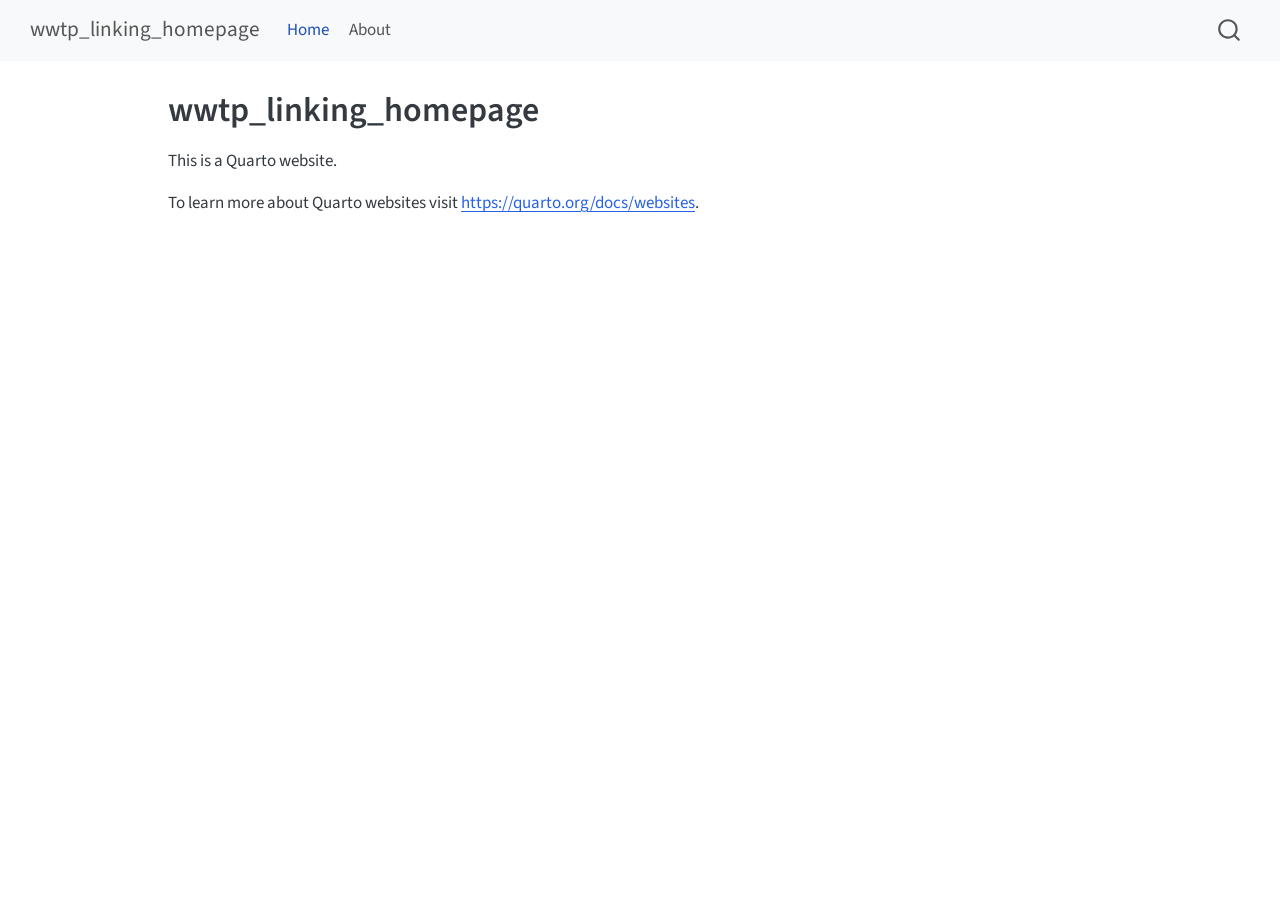
==== docs/index.html @ 34b21058 "docs created" ====
<!DOCTYPE html>
<html xmlns="http://www.w3.org/1999/xhtml" lang="en" xml:lang="en"><head>

<meta charset="utf-8">
<meta name="generator" content="quarto-1.5.57">

<meta name="viewport" content="width=device-width, initial-scale=1.0, user-scalable=yes">


<title>wwtp_linking_homepage</title>
<style>
code{white-space: pre-wrap;}
span.smallcaps{font-variant: small-caps;}
div.columns{display: flex; gap: min(4vw, 1.5em);}
div.column{flex: auto; overflow-x: auto;}
div.hanging-indent{margin-left: 1.5em; text-indent: -1.5em;}
ul.task-list{list-style: none;}
ul.task-list li input[type="checkbox"] {
  width: 0.8em;
  margin: 0 0.8em 0.2em -1em; /* quarto-specific, see https://github.com/quarto-dev/quarto-cli/issues/4556 */ 
  vertical-align: middle;
}
</style>


<script src="site_libs/quarto-nav/quarto-nav.js"></script>
<script src="site_libs/quarto-nav/headroom.min.js"></script>
<script src="site_libs/clipboard/clipboard.min.js"></script>
<script src="site_libs/quarto-search/autocomplete.umd.js"></script>
<script src="site_libs/quarto-search/fuse.min.js"></script>
<script src="site_libs/quarto-search/quarto-search.js"></script>
<meta name="quarto:offset" content="./">
<script src="site_libs/quarto-html/quarto.js"></script>
<script src="site_libs/quarto-html/popper.min.js"></script>
<script src="site_libs/quarto-html/tippy.umd.min.js"></script>
<script src="site_libs/quarto-html/anchor.min.js"></script>
<link href="site_libs/quarto-html/tippy.css" rel="stylesheet">
<link href="site_libs/quarto-html/quarto-syntax-highlighting.css" rel="stylesheet" id="quarto-text-highlighting-styles">
<script src="site_libs/bootstrap/bootstrap.min.js"></script>
<link href="site_libs/bootstrap/bootstrap-icons.css" rel="stylesheet">
<link href="site_libs/bootstrap/bootstrap.min.css" rel="stylesheet" id="quarto-bootstrap" data-mode="light">
<script id="quarto-search-options" type="application/json">{
  "location": "navbar",
  "copy-button": false,
  "collapse-after": 3,
  "panel-placement": "end",
  "type": "overlay",
  "limit": 50,
  "keyboard-shortcut": [
    "f",
    "/",
    "s"
  ],
  "show-item-context": false,
  "language": {
    "search-no-results-text": "No results",
    "search-matching-documents-text": "matching documents",
    "search-copy-link-title": "Copy link to search",
    "search-hide-matches-text": "Hide additional matches",
    "search-more-match-text": "more match in this document",
    "search-more-matches-text": "more matches in this document",
    "search-clear-button-title": "Clear",
    "search-text-placeholder": "",
    "search-detached-cancel-button-title": "Cancel",
    "search-submit-button-title": "Submit",
    "search-label": "Search"
  }
}</script>


<link rel="stylesheet" href="styles.css">
</head>

<body class="nav-fixed">

<div id="quarto-search-results"></div>
  <header id="quarto-header" class="headroom fixed-top">
    <nav class="navbar navbar-expand-lg " data-bs-theme="dark">
      <div class="navbar-container container-fluid">
      <div class="navbar-brand-container mx-auto">
    <a class="navbar-brand" href="./index.html">
    <span class="navbar-title">wwtp_linking_homepage</span>
    </a>
  </div>
            <div id="quarto-search" class="" title="Search"></div>
          <button class="navbar-toggler" type="button" data-bs-toggle="collapse" data-bs-target="#navbarCollapse" aria-controls="navbarCollapse" role="menu" aria-expanded="false" aria-label="Toggle navigation" onclick="if (window.quartoToggleHeadroom) { window.quartoToggleHeadroom(); }">
  <span class="navbar-toggler-icon"></span>
</button>
          <div class="collapse navbar-collapse" id="navbarCollapse">
            <ul class="navbar-nav navbar-nav-scroll me-auto">
  <li class="nav-item">
    <a class="nav-link active" href="./index.html" aria-current="page"> 
<span class="menu-text">Home</span></a>
  </li>  
  <li class="nav-item">
    <a class="nav-link" href="./about.html"> 
<span class="menu-text">About</span></a>
  </li>  
</ul>
          </div> <!-- /navcollapse -->
            <div class="quarto-navbar-tools">
</div>
      </div> <!-- /container-fluid -->
    </nav>
</header>
<!-- content -->
<div id="quarto-content" class="quarto-container page-columns page-rows-contents page-layout-article page-navbar">
<!-- sidebar -->
<!-- margin-sidebar -->
    <div id="quarto-margin-sidebar" class="sidebar margin-sidebar zindex-bottom">
        
    </div>
<!-- main -->
<main class="content" id="quarto-document-content">

<header id="title-block-header" class="quarto-title-block default">
<div class="quarto-title">
<h1 class="title">wwtp_linking_homepage</h1>
</div>



<div class="quarto-title-meta">

    
  
    
  </div>
  


</header>


<p>This is a Quarto website.</p>
<p>To learn more about Quarto websites visit <a href="https://quarto.org/docs/websites" class="uri">https://quarto.org/docs/websites</a>.</p>



</main> <!-- /main -->
<script id="quarto-html-after-body" type="application/javascript">
window.document.addEventListener("DOMContentLoaded", function (event) {
  const toggleBodyColorMode = (bsSheetEl) => {
    const mode = bsSheetEl.getAttribute("data-mode");
    const bodyEl = window.document.querySelector("body");
    if (mode === "dark") {
      bodyEl.classList.add("quarto-dark");
      bodyEl.classList.remove("quarto-light");
    } else {
      bodyEl.classList.add("quarto-light");
      bodyEl.classList.remove("quarto-dark");
    }
  }
  const toggleBodyColorPrimary = () => {
    const bsSheetEl = window.document.querySelector("link#quarto-bootstrap");
    if (bsSheetEl) {
      toggleBodyColorMode(bsSheetEl);
    }
  }
  toggleBodyColorPrimary();  
  const icon = "";
  const anchorJS = new window.AnchorJS();
  anchorJS.options = {
    placement: 'right',
    icon: icon
  };
  anchorJS.add('.anchored');
  const isCodeAnnotation = (el) => {
    for (const clz of el.classList) {
      if (clz.startsWith('code-annotation-')) {                     
        return true;
      }
    }
    return false;
  }
  const onCopySuccess = function(e) {
    // button target
    const button = e.trigger;
    // don't keep focus
    button.blur();
    // flash "checked"
    button.classList.add('code-copy-button-checked');
    var currentTitle = button.getAttribute("title");
    button.setAttribute("title", "Copied!");
    let tooltip;
    if (window.bootstrap) {
      button.setAttribute("data-bs-toggle", "tooltip");
      button.setAttribute("data-bs-placement", "left");
      button.setAttribute("data-bs-title", "Copied!");
      tooltip = new bootstrap.Tooltip(button, 
        { trigger: "manual", 
          customClass: "code-copy-button-tooltip",
          offset: [0, -8]});
      tooltip.show();    
    }
    setTimeout(function() {
      if (tooltip) {
        tooltip.hide();
        button.removeAttribute("data-bs-title");
        button.removeAttribute("data-bs-toggle");
        button.removeAttribute("data-bs-placement");
      }
      button.setAttribute("title", currentTitle);
      button.classList.remove('code-copy-button-checked');
    }, 1000);
    // clear code selection
    e.clearSelection();
  }
  const getTextToCopy = function(trigger) {
      const codeEl = trigger.previousElementSibling.cloneNode(true);
      for (const childEl of codeEl.children) {
        if (isCodeAnnotation(childEl)) {
          childEl.remove();
        }
      }
      return codeEl.innerText;
  }
  const clipboard = new window.ClipboardJS('.code-copy-button:not([data-in-quarto-modal])', {
    text: getTextToCopy
  });
  clipboard.on('success', onCopySuccess);
  if (window.document.getElementById('quarto-embedded-source-code-modal')) {
    // For code content inside modals, clipBoardJS needs to be initialized with a container option
    // TODO: Check when it could be a function (https://github.com/zenorocha/clipboard.js/issues/860)
    const clipboardModal = new window.ClipboardJS('.code-copy-button[data-in-quarto-modal]', {
      text: getTextToCopy,
      container: window.document.getElementById('quarto-embedded-source-code-modal')
    });
    clipboardModal.on('success', onCopySuccess);
  }
    var localhostRegex = new RegExp(/^(?:http|https):\/\/localhost\:?[0-9]*\//);
    var mailtoRegex = new RegExp(/^mailto:/);
      var filterRegex = new RegExp('/' + window.location.host + '/');
    var isInternal = (href) => {
        return filterRegex.test(href) || localhostRegex.test(href) || mailtoRegex.test(href);
    }
    // Inspect non-navigation links and adorn them if external
 	var links = window.document.querySelectorAll('a[href]:not(.nav-link):not(.navbar-brand):not(.toc-action):not(.sidebar-link):not(.sidebar-item-toggle):not(.pagination-link):not(.no-external):not([aria-hidden]):not(.dropdown-item):not(.quarto-navigation-tool):not(.about-link)');
    for (var i=0; i<links.length; i++) {
      const link = links[i];
      if (!isInternal(link.href)) {
        // undo the damage that might have been done by quarto-nav.js in the case of
        // links that we want to consider external
        if (link.dataset.originalHref !== undefined) {
          link.href = link.dataset.originalHref;
        }
      }
    }
  function tippyHover(el, contentFn, onTriggerFn, onUntriggerFn) {
    const config = {
      allowHTML: true,
      maxWidth: 500,
      delay: 100,
      arrow: false,
      appendTo: function(el) {
          return el.parentElement;
      },
      interactive: true,
      interactiveBorder: 10,
      theme: 'quarto',
      placement: 'bottom-start',
    };
    if (contentFn) {
      config.content = contentFn;
    }
    if (onTriggerFn) {
      config.onTrigger = onTriggerFn;
    }
    if (onUntriggerFn) {
      config.onUntrigger = onUntriggerFn;
    }
    window.tippy(el, config); 
  }
  const noterefs = window.document.querySelectorAll('a[role="doc-noteref"]');
  for (var i=0; i<noterefs.length; i++) {
    const ref = noterefs[i];
    tippyHover(ref, function() {
      // use id or data attribute instead here
      let href = ref.getAttribute('data-footnote-href') || ref.getAttribute('href');
      try { href = new URL(href).hash; } catch {}
      const id = href.replace(/^#\/?/, "");
      const note = window.document.getElementById(id);
      if (note) {
        return note.innerHTML;
      } else {
        return "";
      }
    });
  }
  const xrefs = window.document.querySelectorAll('a.quarto-xref');
  const processXRef = (id, note) => {
    // Strip column container classes
    const stripColumnClz = (el) => {
      el.classList.remove("page-full", "page-columns");
      if (el.children) {
        for (const child of el.children) {
          stripColumnClz(child);
        }
      }
    }
    stripColumnClz(note)
    if (id === null || id.startsWith('sec-')) {
      // Special case sections, only their first couple elements
      const container = document.createElement("div");
      if (note.children && note.children.length > 2) {
        container.appendChild(note.children[0].cloneNode(true));
        for (let i = 1; i < note.children.length; i++) {
          const child = note.children[i];
          if (child.tagName === "P" && child.innerText === "") {
            continue;
          } else {
            container.appendChild(child.cloneNode(true));
            break;
          }
        }
        if (window.Quarto?.typesetMath) {
          window.Quarto.typesetMath(container);
        }
        return container.innerHTML
      } else {
        if (window.Quarto?.typesetMath) {
          window.Quarto.typesetMath(note);
        }
        return note.innerHTML;
      }
    } else {
      // Remove any anchor links if they are present
      const anchorLink = note.querySelector('a.anchorjs-link');
      if (anchorLink) {
        anchorLink.remove();
      }
      if (window.Quarto?.typesetMath) {
        window.Quarto.typesetMath(note);
      }
      // TODO in 1.5, we should make sure this works without a callout special case
      if (note.classList.contains("callout")) {
        return note.outerHTML;
      } else {
        return note.innerHTML;
      }
    }
  }
  for (var i=0; i<xrefs.length; i++) {
    const xref = xrefs[i];
    tippyHover(xref, undefined, function(instance) {
      instance.disable();
      let url = xref.getAttribute('href');
      let hash = undefined; 
      if (url.startsWith('#')) {
        hash = url;
      } else {
        try { hash = new URL(url).hash; } catch {}
      }
      if (hash) {
        const id = hash.replace(/^#\/?/, "");
        const note = window.document.getElementById(id);
        if (note !== null) {
          try {
            const html = processXRef(id, note.cloneNode(true));
            instance.setContent(html);
          } finally {
            instance.enable();
            instance.show();
          }
        } else {
          // See if we can fetch this
          fetch(url.split('#')[0])
          .then(res => res.text())
          .then(html => {
            const parser = new DOMParser();
            const htmlDoc = parser.parseFromString(html, "text/html");
            const note = htmlDoc.getElementById(id);
            if (note !== null) {
              const html = processXRef(id, note);
              instance.setContent(html);
            } 
          }).finally(() => {
            instance.enable();
            instance.show();
          });
        }
      } else {
        // See if we can fetch a full url (with no hash to target)
        // This is a special case and we should probably do some content thinning / targeting
        fetch(url)
        .then(res => res.text())
        .then(html => {
          const parser = new DOMParser();
          const htmlDoc = parser.parseFromString(html, "text/html");
          const note = htmlDoc.querySelector('main.content');
          if (note !== null) {
            // This should only happen for chapter cross references
            // (since there is no id in the URL)
            // remove the first header
            if (note.children.length > 0 && note.children[0].tagName === "HEADER") {
              note.children[0].remove();
            }
            const html = processXRef(null, note);
            instance.setContent(html);
          } 
        }).finally(() => {
          instance.enable();
          instance.show();
        });
      }
    }, function(instance) {
    });
  }
      let selectedAnnoteEl;
      const selectorForAnnotation = ( cell, annotation) => {
        let cellAttr = 'data-code-cell="' + cell + '"';
        let lineAttr = 'data-code-annotation="' +  annotation + '"';
        const selector = 'span[' + cellAttr + '][' + lineAttr + ']';
        return selector;
      }
      const selectCodeLines = (annoteEl) => {
        const doc = window.document;
        const targetCell = annoteEl.getAttribute("data-target-cell");
        const targetAnnotation = annoteEl.getAttribute("data-target-annotation");
        const annoteSpan = window.document.querySelector(selectorForAnnotation(targetCell, targetAnnotation));
        const lines = annoteSpan.getAttribute("data-code-lines").split(",");
        const lineIds = lines.map((line) => {
          return targetCell + "-" + line;
        })
        let top = null;
        let height = null;
        let parent = null;
        if (lineIds.length > 0) {
            //compute the position of the single el (top and bottom and make a div)
            const el = window.document.getElementById(lineIds[0]);
            top = el.offsetTop;
            height = el.offsetHeight;
            parent = el.parentElement.parentElement;
          if (lineIds.length > 1) {
            const lastEl = window.document.getElementById(lineIds[lineIds.length - 1]);
            const bottom = lastEl.offsetTop + lastEl.offsetHeight;
            height = bottom - top;
          }
          if (top !== null && height !== null && parent !== null) {
            // cook up a div (if necessary) and position it 
            let div = window.document.getElementById("code-annotation-line-highlight");
            if (div === null) {
              div = window.document.createElement("div");
              div.setAttribute("id", "code-annotation-line-highlight");
              div.style.position = 'absolute';
              parent.appendChild(div);
            }
            div.style.top = top - 2 + "px";
            div.style.height = height + 4 + "px";
            div.style.left = 0;
            let gutterDiv = window.document.getElementById("code-annotation-line-highlight-gutter");
            if (gutterDiv === null) {
              gutterDiv = window.document.createElement("div");
              gutterDiv.setAttribute("id", "code-annotation-line-highlight-gutter");
              gutterDiv.style.position = 'absolute';
              const codeCell = window.document.getElementById(targetCell);
              const gutter = codeCell.querySelector('.code-annotation-gutter');
              gutter.appendChild(gutterDiv);
            }
            gutterDiv.style.top = top - 2 + "px";
            gutterDiv.style.height = height + 4 + "px";
          }
          selectedAnnoteEl = annoteEl;
        }
      };
      const unselectCodeLines = () => {
        const elementsIds = ["code-annotation-line-highlight", "code-annotation-line-highlight-gutter"];
        elementsIds.forEach((elId) => {
          const div = window.document.getElementById(elId);
          if (div) {
            div.remove();
          }
        });
        selectedAnnoteEl = undefined;
      };
        // Handle positioning of the toggle
    window.addEventListener(
      "resize",
      throttle(() => {
        elRect = undefined;
        if (selectedAnnoteEl) {
          selectCodeLines(selectedAnnoteEl);
        }
      }, 10)
    );
    function throttle(fn, ms) {
    let throttle = false;
    let timer;
      return (...args) => {
        if(!throttle) { // first call gets through
            fn.apply(this, args);
            throttle = true;
        } else { // all the others get throttled
            if(timer) clearTimeout(timer); // cancel #2
            timer = setTimeout(() => {
              fn.apply(this, args);
              timer = throttle = false;
            }, ms);
        }
      };
    }
      // Attach click handler to the DT
      const annoteDls = window.document.querySelectorAll('dt[data-target-cell]');
      for (const annoteDlNode of annoteDls) {
        annoteDlNode.addEventListener('click', (event) => {
          const clickedEl = event.target;
          if (clickedEl !== selectedAnnoteEl) {
            unselectCodeLines();
            const activeEl = window.document.querySelector('dt[data-target-cell].code-annotation-active');
            if (activeEl) {
              activeEl.classList.remove('code-annotation-active');
            }
            selectCodeLines(clickedEl);
            clickedEl.classList.add('code-annotation-active');
          } else {
            // Unselect the line
            unselectCodeLines();
            clickedEl.classList.remove('code-annotation-active');
          }
        });
      }
  const findCites = (el) => {
    const parentEl = el.parentElement;
    if (parentEl) {
      const cites = parentEl.dataset.cites;
      if (cites) {
        return {
          el,
          cites: cites.split(' ')
        };
      } else {
        return findCites(el.parentElement)
      }
    } else {
      return undefined;
    }
  };
  var bibliorefs = window.document.querySelectorAll('a[role="doc-biblioref"]');
  for (var i=0; i<bibliorefs.length; i++) {
    const ref = bibliorefs[i];
    const citeInfo = findCites(ref);
    if (citeInfo) {
      tippyHover(citeInfo.el, function() {
        var popup = window.document.createElement('div');
        citeInfo.cites.forEach(function(cite) {
          var citeDiv = window.document.createElement('div');
          citeDiv.classList.add('hanging-indent');
          citeDiv.classList.add('csl-entry');
          var biblioDiv = window.document.getElementById('ref-' + cite);
          if (biblioDiv) {
            citeDiv.innerHTML = biblioDiv.innerHTML;
          }
          popup.appendChild(citeDiv);
        });
        return popup.innerHTML;
      });
    }
  }
});
</script>
</div> <!-- /content -->




</body></html>
---- docs/site_libs/quarto-html/tippy.css ----
.tippy-box[data-animation=fade][data-state=hidden]{opacity:0}[data-tippy-root]{max-width:calc(100vw - 10px)}.tippy-box{position:relative;background-color:#333;color:#fff;border-radius:4px;font-size:14px;line-height:1.4;white-space:normal;outline:0;transition-property:transform,visibility,opacity}.tippy-box[data-placement^=top]>.tippy-arrow{bottom:0}.tippy-box[data-placement^=top]>.tippy-arrow:before{bottom:-7px;left:0;border-width:8px 8px 0;border-top-color:initial;transform-origin:center top}.tippy-box[data-placement^=bottom]>.tippy-arrow{top:0}.tippy-box[data-placement^=bottom]>.tippy-arrow:before{top:-7px;left:0;border-width:0 8px 8px;border-bottom-color:initial;transform-origin:center bottom}.tippy-box[data-placement^=left]>.tippy-arrow{right:0}.tippy-box[data-placement^=left]>.tippy-arrow:before{border-width:8px 0 8px 8px;border-left-color:initial;right:-7px;transform-origin:center left}.tippy-box[data-placement^=right]>.tippy-arrow{left:0}.tippy-box[data-placement^=right]>.tippy-arrow:before{left:-7px;border-width:8px 8px 8px 0;border-right-color:initial;transform-origin:center right}.tippy-box[data-inertia][data-state=visible]{transition-timing-function:cubic-bezier(.54,1.5,.38,1.11)}.tippy-arrow{width:16px;height:16px;color:#333}.tippy-arrow:before{content:"";position:absolute;border-color:transparent;border-style:solid}.tippy-content{position:relative;padding:5px 9px;z-index:1}
---- docs/site_libs/quarto-html/quarto-syntax-highlighting.css ----
/* quarto syntax highlight colors */
:root {
  --quarto-hl-ot-color: #003B4F;
  --quarto-hl-at-color: #657422;
  --quarto-hl-ss-color: #20794D;
  --quarto-hl-an-color: #5E5E5E;
  --quarto-hl-fu-color: #4758AB;
  --quarto-hl-st-color: #20794D;
  --quarto-hl-cf-color: #003B4F;
  --quarto-hl-op-color: #5E5E5E;
  --quarto-hl-er-color: #AD0000;
  --quarto-hl-bn-color: #AD0000;
  --quarto-hl-al-color: #AD0000;
  --quarto-hl-va-color: #111111;
  --quarto-hl-bu-color: inherit;
  --quarto-hl-ex-color: inherit;
  --quarto-hl-pp-color: #AD0000;
  --quarto-hl-in-color: #5E5E5E;
  --quarto-hl-vs-color: #20794D;
  --quarto-hl-wa-color: #5E5E5E;
  --quarto-hl-do-color: #5E5E5E;
  --quarto-hl-im-color: #00769E;
  --quarto-hl-ch-color: #20794D;
  --quarto-hl-dt-color: #AD0000;
  --quarto-hl-fl-color: #AD0000;
  --quarto-hl-co-color: #5E5E5E;
  --quarto-hl-cv-color: #5E5E5E;
  --quarto-hl-cn-color: #8f5902;
  --quarto-hl-sc-color: #5E5E5E;
  --quarto-hl-dv-color: #AD0000;
  --quarto-hl-kw-color: #003B4F;
}

/* other quarto variables */
:root {
  --quarto-font-monospace: SFMono-Regular, Menlo, Monaco, Consolas, "Liberation Mono", "Courier New", monospace;
}

pre > code.sourceCode > span {
  color: #003B4F;
}

code span {
  color: #003B4F;
}

code.sourceCode > span {
  color: #003B4F;
}

div.sourceCode,
div.sourceCode pre.sourceCode {
  color: #003B4F;
}

code span.ot {
  color: #003B4F;
  font-style: inherit;
}

code span.at {
  color: #657422;
  font-style: inherit;
}

code span.ss {
  color: #20794D;
  font-style: inherit;
}

code span.an {
  color: #5E5E5E;
  font-style: inherit;
}

code span.fu {
  color: #4758AB;
  font-style: inherit;
}

code span.st {
  color: #20794D;
  font-style: inherit;
}

code span.cf {
  color: #003B4F;
  font-weight: bold;
  font-style: inherit;
}

code span.op {
  color: #5E5E5E;
  font-style: inherit;
}

code span.er {
  color: #AD0000;
  font-style: inherit;
}

code span.bn {
  color: #AD0000;
  font-style: inherit;
}

code span.al {
  color: #AD0000;
  font-style: inherit;
}

code span.va {
  color: #111111;
  font-style: inherit;
}

code span.bu {
  font-style: inherit;
}

code span.ex {
  font-style: inherit;
}

code span.pp {
  color: #AD0000;
  font-style: inherit;
}

code span.in {
  color: #5E5E5E;
  font-style: inherit;
}

code span.vs {
  color: #20794D;
  font-style: inherit;
}

code span.wa {
  color: #5E5E5E;
  font-style: italic;
}

code span.do {
  color: #5E5E5E;
  font-style: italic;
}

code span.im {
  color: #00769E;
  font-style: inherit;
}

code span.ch {
  color: #20794D;
  font-style: inherit;
}

code span.dt {
  color: #AD0000;
  font-style: inherit;
}

code span.fl {
  color: #AD0000;
  font-style: inherit;
}

code span.co {
  color: #5E5E5E;
  font-style: inherit;
}

code span.cv {
  color: #5E5E5E;
  font-style: italic;
}

code span.cn {
  color: #8f5902;
  font-style: inherit;
}

code span.sc {
  color: #5E5E5E;
  font-style: inherit;
}

code span.dv {
  color: #AD0000;
  font-style: inherit;
}

code span.kw {
  color: #003B4F;
  font-weight: bold;
  font-style: inherit;
}

.prevent-inlining {
  content: "</";
}

/*# sourceMappingURL=debc5d5d77c3f9108843748ff7464032.css.map */
---- docs/styles.css ----
/* css styles */
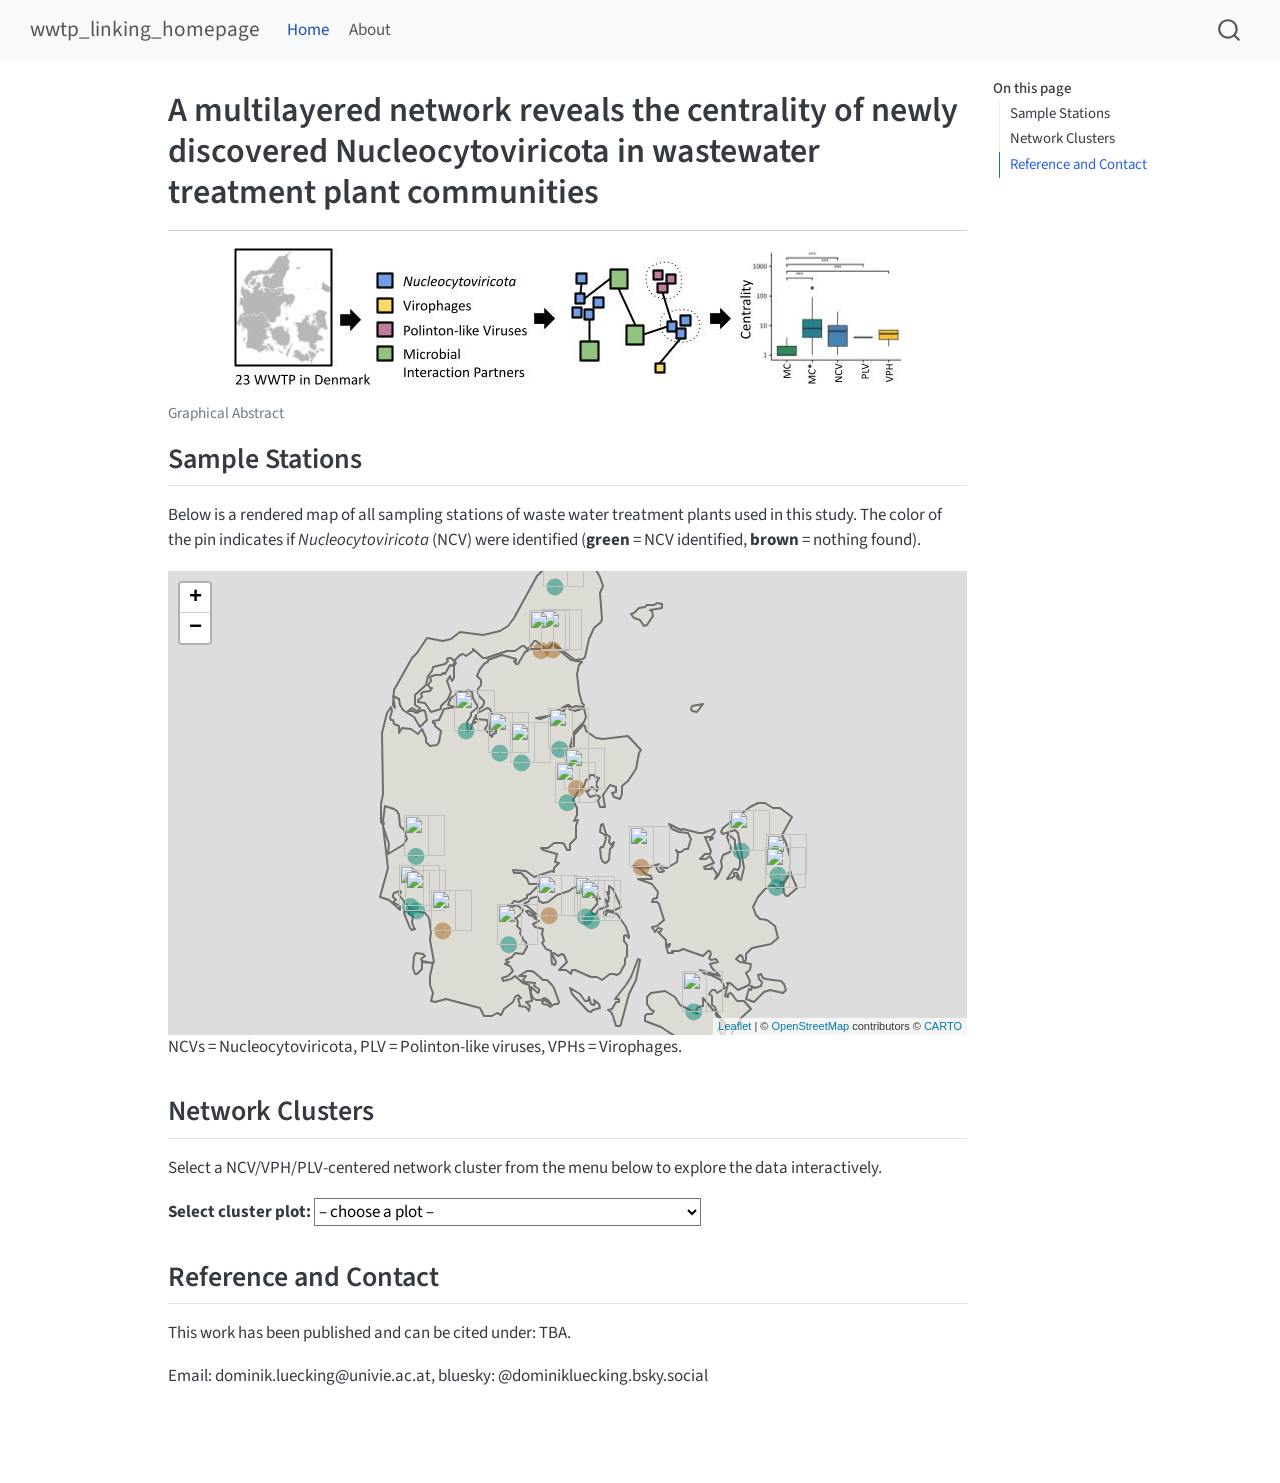
==== commit 29b48419: "included cluster plots" ====
--- a/docs/index.html
+++ b/docs/index.html
@@ -7,7 +7,7 @@
 <meta name="viewport" content="width=device-width, initial-scale=1.0, user-scalable=yes">
 
 
-<title>wwtp_linking_homepage</title>
+<title>A multilayered network reveals the centrality of newly discovered Nucleocytoviricota in wastewater treatment plant communities – wwtp_linking_homepage</title>
 <style>
 code{white-space: pre-wrap;}
 span.smallcaps{font-variant: small-caps;}
@@ -66,6 +66,18 @@
     "search-label": "Search"
   }
 }</script>
+<link href="site_libs/htmltools-fill-0.5.8.1/fill.css" rel="stylesheet">
+<script src="site_libs/htmlwidgets-1.6.4/htmlwidgets.js"></script>
+<script src="site_libs/jquery-3.6.0/jquery-3.6.0.min.js"></script>
+<link href="site_libs/leaflet-1.3.1/leaflet.css" rel="stylesheet">
+<script src="site_libs/leaflet-1.3.1/leaflet.js"></script>
+<link href="site_libs/leafletfix-1.0.0/leafletfix.css" rel="stylesheet">
+<script src="site_libs/proj4-2.6.2/proj4.min.js"></script>
+<script src="site_libs/Proj4Leaflet-1.0.1/proj4leaflet.js"></script>
+<link href="site_libs/rstudio_leaflet-1.3.1/rstudio_leaflet.css" rel="stylesheet">
+<script src="site_libs/leaflet-binding-2.2.2/leaflet.js"></script>
+<script src="site_libs/leaflet-providers-2.0.0/leaflet-providers_2.0.0.js"></script>
+<script src="site_libs/leaflet-providers-plugin-2.2.2/leaflet-providers-plugin.js"></script>
 
 
 <link rel="stylesheet" href="styles.css">
@@ -107,15 +119,23 @@
 <div id="quarto-content" class="quarto-container page-columns page-rows-contents page-layout-article page-navbar">
 <!-- sidebar -->
 <!-- margin-sidebar -->
-    <div id="quarto-margin-sidebar" class="sidebar margin-sidebar zindex-bottom">
-        
+    <div id="quarto-margin-sidebar" class="sidebar margin-sidebar">
+        <nav id="TOC" role="doc-toc" class="toc-active">
+    <h2 id="toc-title">On this page</h2>
+   
+  <ul>
+  <li><a href="#sample-stations" id="toc-sample-stations" class="nav-link active" data-scroll-target="#sample-stations">Sample Stations</a></li>
+  <li><a href="#network-clusters" id="toc-network-clusters" class="nav-link" data-scroll-target="#network-clusters">Network Clusters</a></li>
+  <li><a href="#reference-and-contact" id="toc-reference-and-contact" class="nav-link" data-scroll-target="#reference-and-contact">Reference and Contact</a></li>
+  </ul>
+</nav>
     </div>
 <!-- main -->
 <main class="content" id="quarto-document-content">
 
 <header id="title-block-header" class="quarto-title-block default">
 <div class="quarto-title">
-<h1 class="title">wwtp_linking_homepage</h1>
+<h1 class="title">A multilayered network reveals the centrality of newly discovered Nucleocytoviricota in wastewater treatment plant communities</h1>
 </div>
 
 
@@ -132,10 +152,54 @@
 </header>
 
 
-<p>This is a Quarto website.</p>
-<p>To learn more about Quarto websites visit <a href="https://quarto.org/docs/websites" class="uri">https://quarto.org/docs/websites</a>.</p>
-
-
+<hr>
+<div class="quarto-figure quarto-figure-center">
+<figure class="figure">
+<p><img src="img/Graphical Abstract.jpg" class="img-fluid figure-img"></p>
+<figcaption>Graphical Abstract</figcaption>
+</figure>
+</div>
+<section id="sample-stations" class="level2">
+<h2 class="anchored" data-anchor-id="sample-stations">Sample Stations</h2>
+<p>Below is a rendered map of all sampling stations of waste water treatment plants used in this study. The color of the pin indicates if <em>Nucleocytoviricota</em> (NCV) were identified (<strong>green</strong> = NCV identified, <strong>brown</strong> = nothing found).</p>
+<div class="cell">
+<div class="cell-output-display">
+<div class="leaflet html-widget html-fill-item" id="htmlwidget-ca2d5c9e2839600eaaa7" style="width:100%;height:464px;"></div>
+<script type="application/json" data-for="htmlwidget-ca2d5c9e2839600eaaa7">{"x":{"options":{"crs":{"crsClass":"L.CRS.EPSG3857","code":null,"proj4def":null,"projectedBounds":null,"options":{}}},"setView":[[56.12879,10.153119],7,[]],"calls":[{"method":"addMarkers","args":[[57.0527582561546,57.0476933651139,55.6055850284056,56.3716549954585,55.6828807689676,56.2156723426055,55.4313012676258,55.4601408066117,55.4882431871046,55.830814304769,55.2499408463708,57.5782804106036,57.4273995953609,55.7307331205956,55.7985073557316,54.8266672876607,55.3992822335363,55.4234773954143,56.4541135729896,55.3349946831508,56.5653049203749,56.4304696807628,56.128792701176],[9.99353217526413,9.86535315867143,12.4531804627683,9.652673595140771,12.4704261718544,10.2541400112531,9.956537732250469,8.499801156938659,8.43263104858935,12.0661360839722,9.511042286912421,10.0002986643331,10.0184130608111,10.9665538823266,8.49188321102776,11.5440079652769,10.4205337310327,10.3547622819414,10.0713675025584,8.78742097138589,9.042676474111561,9.41385526002489,10.1531187241813],null,null,null,{"interactive":true,"draggable":false,"keyboard":true,"title":"","alt":"","zIndexOffset":0,"opacity":1,"riseOnHover":false,"riseOffset":250},["<strong>Sample: <\/strong>AalE<br> \n                   <strong>Number of contigs in sample: <\/strong>61455<br> \n                   <strong>NCVs identified: <\/strong>No NCVs identified.<br> \n                   <strong>PLVs identified: <\/strong>0<br>\n                   <strong>VPHs identified: <\/strong>0<br>","<strong>Sample: <\/strong>AalW<br> \n                   <strong>Number of contigs in sample: <\/strong>99282<br> \n                   <strong>NCVs identified: <\/strong>No NCVs identified.<br> \n                   <strong>PLVs identified: <\/strong>1<br>\n                   <strong>VPHs identified: <\/strong>0<br>","<strong>Sample: <\/strong>Aved<br> \n                   <strong>Number of contigs in sample: <\/strong>92166<br> \n                   <strong>NCVs identified: <\/strong>1 (0 complete)<br> \n                   <strong>PLVs identified: <\/strong>2<br>\n                   <strong>VPHs identified: <\/strong>2<br>","<strong>Sample: <\/strong>Bjer<br> \n                   <strong>Number of contigs in sample: <\/strong>46741<br> \n                   <strong>NCVs identified: <\/strong>5 (2 complete)<br> \n                   <strong>PLVs identified: <\/strong>1<br>\n                   <strong>VPHs identified: <\/strong>0<br>","<strong>Sample: <\/strong>Damh<br> \n                   <strong>Number of contigs in sample: <\/strong>45589<br> \n                   <strong>NCVs identified: <\/strong>3 (1 complete)<br> \n                   <strong>PLVs identified: <\/strong>0<br>\n                   <strong>VPHs identified: <\/strong>3<br>","<strong>Sample: <\/strong>Ega<br> \n                   <strong>Number of contigs in sample: <\/strong>42522<br> \n                   <strong>NCVs identified: <\/strong>No NCVs identified.<br> \n                   <strong>PLVs identified: <\/strong>0<br>\n                   <strong>VPHs identified: <\/strong>0<br>","<strong>Sample: <\/strong>Ejby<br> \n                   <strong>Number of contigs in sample: <\/strong>48613<br> \n                   <strong>NCVs identified: <\/strong>No NCVs identified.<br> \n                   <strong>PLVs identified: <\/strong>1<br>\n                   <strong>VPHs identified: <\/strong>0<br>","<strong>Sample: <\/strong>EsbE<br> \n                   <strong>Number of contigs in sample: <\/strong>40649<br> \n                   <strong>NCVs identified: <\/strong>4 (3 complete)<br> \n                   <strong>PLVs identified: <\/strong>0<br>\n                   <strong>VPHs identified: <\/strong>0<br>","<strong>Sample: <\/strong>EsbW<br> \n                   <strong>Number of contigs in sample: <\/strong>61751<br> \n                   <strong>NCVs identified: <\/strong>5 (4 complete)<br> \n                   <strong>PLVs identified: <\/strong>0<br>\n                   <strong>VPHs identified: <\/strong>0<br>","<strong>Sample: <\/strong>Fred<br> \n                   <strong>Number of contigs in sample: <\/strong>85457<br> \n                   <strong>NCVs identified: <\/strong>9 (2 complete)<br> \n                   <strong>PLVs identified: <\/strong>0<br>\n                   <strong>VPHs identified: <\/strong>2<br>","<strong>Sample: <\/strong>Hade<br> \n                   <strong>Number of contigs in sample: <\/strong>95159<br> \n                   <strong>NCVs identified: <\/strong>4 (2 complete)<br> \n                   <strong>PLVs identified: <\/strong>0<br>\n                   <strong>VPHs identified: <\/strong>1<br>","<strong>Sample: <\/strong>Hirt<br> \n                   <strong>Number of contigs in sample: <\/strong>80003<br> \n                   <strong>NCVs identified: <\/strong>2 (0 complete)<br> \n                   <strong>PLVs identified: <\/strong>0<br>\n                   <strong>VPHs identified: <\/strong>0<br>","<strong>Sample: <\/strong>Hjor<br> \n                   <strong>Number of contigs in sample: <\/strong>28880<br> \n                   <strong>NCVs identified: <\/strong>4 (3 complete)<br> \n                   <strong>PLVs identified: <\/strong>0<br>\n                   <strong>VPHs identified: <\/strong>0<br>","<strong>Sample: <\/strong>Kalu<br> \n                   <strong>Number of contigs in sample: <\/strong>26033<br> \n                   <strong>NCVs identified: <\/strong>No NCVs identified.<br> \n                   <strong>PLVs identified: <\/strong>0<br>\n                   <strong>VPHs identified: <\/strong>0<br>","<strong>Sample: <\/strong>Lyne<br> \n                   <strong>Number of contigs in sample: <\/strong>79732<br> \n                   <strong>NCVs identified: <\/strong>8 (1 complete)<br> \n                   <strong>PLVs identified: <\/strong>2<br>\n                   <strong>VPHs identified: <\/strong>3<br>","<strong>Sample: <\/strong>Mari<br> \n                   <strong>Number of contigs in sample: <\/strong>50902<br> \n                   <strong>NCVs identified: <\/strong>3 (2 complete)<br> \n                   <strong>PLVs identified: <\/strong>1<br>\n                   <strong>VPHs identified: <\/strong>0<br>","<strong>Sample: <\/strong>OdNE<br> \n                   <strong>Number of contigs in sample: <\/strong>54904<br> \n                   <strong>NCVs identified: <\/strong>1 (1 complete)<br> \n                   <strong>PLVs identified: <\/strong>0<br>\n                   <strong>VPHs identified: <\/strong>0<br>","<strong>Sample: <\/strong>OdNW<br> \n                   <strong>Number of contigs in sample: <\/strong>51063<br> \n                   <strong>NCVs identified: <\/strong>4 (1 complete)<br> \n                   <strong>PLVs identified: <\/strong>0<br>\n                   <strong>VPHs identified: <\/strong>0<br>","<strong>Sample: <\/strong>Rand<br> \n                   <strong>Number of contigs in sample: <\/strong>49403<br> \n                   <strong>NCVs identified: <\/strong>2 (0 complete)<br> \n                   <strong>PLVs identified: <\/strong>3<br>\n                   <strong>VPHs identified: <\/strong>0<br>","<strong>Sample: <\/strong>Ribe<br> \n                   <strong>Number of contigs in sample: <\/strong>64558<br> \n                   <strong>NCVs identified: <\/strong>No NCVs identified.<br> \n                   <strong>PLVs identified: <\/strong>1<br>\n                   <strong>VPHs identified: <\/strong>0<br>","<strong>Sample: <\/strong>Skiv<br> \n                   <strong>Number of contigs in sample: <\/strong>71187<br> \n                   <strong>NCVs identified: <\/strong>5 (0 complete)<br> \n                   <strong>PLVs identified: <\/strong>0<br>\n                   <strong>VPHs identified: <\/strong>1<br>","<strong>Sample: <\/strong>Vibo<br> \n                   <strong>Number of contigs in sample: <\/strong>40913<br> \n                   <strong>NCVs identified: <\/strong>1 (1 complete)<br> \n                   <strong>PLVs identified: <\/strong>2<br>\n                   <strong>VPHs identified: <\/strong>1<br>","<strong>Sample: <\/strong>Viby<br> \n                   <strong>Number of contigs in sample: <\/strong>34237<br> \n                   <strong>NCVs identified: <\/strong>2 (1 complete)<br> \n                   <strong>PLVs identified: <\/strong>0<br>\n                   <strong>VPHs identified: <\/strong>1<br>"],null,null,null,["AalE","AalW","Aved","Bjer","Damh","Ega","Ejby","EsbE","EsbW","Fred","Hade","Hirt","Hjor","Kalu","Lyne","Mari","OdNE","OdNW","Rand","Ribe","Skiv","Vibo","Viby"],{"interactive":false,"permanent":false,"direction":"auto","opacity":1,"offset":[10,-10],"textsize":"14px","textOnly":false,"className":"","sticky":true},null]},{"method":"addProviderTiles","args":["CartoDB.VoyagerNoLabels",null,null,{"errorTileUrl":"","noWrap":false,"detectRetina":false}]},{"method":"addGeoJSON","args":["{\"type\":\"FeatureCollection\",\"features\":[{\"geometry\":{\"type\":\"MultiPolygon\",\"coordinates\":[[[[8.660776,54.896311],[8.668793,54.91352],[8.661388,54.920315],[8.674815,54.947943],[8.666352,54.973334],[8.650401,54.997992],[8.640961,55.023383],[8.644786,55.055732],[8.656505,55.082506],[8.670909,55.107123],[8.681895,55.133205],[8.575531,55.14411],[8.56365,55.143378],[8.559906,55.135077],[8.557384,55.096381],[8.551117,55.091376],[8.541352,55.090277],[8.528575,55.081977],[8.514822,55.070787],[8.49936,55.065579],[8.483897,55.067613],[8.470225,55.078599],[8.458832,55.103461],[8.460216,55.127387],[8.466482,55.151597],[8.470225,55.177558],[8.488943,55.19717],[8.530528,55.200751],[8.572602,55.193671],[8.593761,55.180976],[8.580333,55.178941],[8.569509,55.173774],[8.552094,55.160549],[8.555186,55.149359],[8.614757,55.144355],[8.669281,55.136908],[8.689464,55.141588],[8.687185,55.16059],[8.668793,55.194648],[8.655935,55.237494],[8.648448,55.28026],[8.650401,55.291734],[8.659353,55.305813],[8.661388,55.314439],[8.659679,55.327216],[8.648448,55.352281],[8.639415,55.397406],[8.632091,55.418769],[8.617686,55.437934],[8.59254,55.449286],[8.556651,55.454291],[8.490001,55.455308],[8.441905,55.463935],[8.401134,55.485663],[8.310395,55.56269],[8.311209,55.56977],[8.332367,55.572008],[8.332367,55.578274],[8.313162,55.582709],[8.290212,55.583808],[8.267833,55.580512],[8.250499,55.572008],[8.239024,55.557929],[8.242035,55.548529],[8.271739,55.530463],[8.262462,55.529202],[8.256358,55.526801],[8.243663,55.516791],[8.266775,55.51439],[8.293956,55.50434],[8.316742,55.489407],[8.326182,55.472113],[8.313324,55.469306],[8.193614,55.525946],[8.1692,55.534084],[8.110606,55.540229],[8.095225,55.549058],[8.094005,55.56391],[8.150238,55.649237],[8.169119,55.687934],[8.181651,55.729071],[8.18336,55.769599],[8.13559,55.96601],[8.130707,55.976142],[8.127778,55.978217],[8.126801,55.982978],[8.127778,55.987616],[8.130707,55.989732],[8.136729,55.988593],[8.139415,55.986029],[8.141124,55.983466],[8.144054,55.982327],[8.150564,55.977037],[8.175466,55.900336],[8.19337,55.873847],[8.195974,55.862779],[8.193614,55.853217],[8.183849,55.839504],[8.181651,55.828355],[8.185069,55.814643],[8.193614,55.811835],[8.238536,55.826077],[8.286306,55.84748],[8.308849,55.851996],[8.34783,55.86933],[8.387706,55.89289],[8.393321,55.909166],[8.386892,55.9265],[8.372895,55.943427],[8.356944,55.958686],[8.319509,55.986029],[8.319509,56.017035],[8.308116,56.052924],[8.2824,56.075873],[8.247732,56.08983],[8.170584,56.109565],[8.149669,56.111151],[8.140636,56.102729],[8.141612,56.060004],[8.139903,56.03974],[8.1338,56.017035],[8.137462,56.000393],[8.134776,55.993964],[8.120128,55.996568],[8.115977,56.001858],[8.111664,56.012274],[8.107921,56.024319],[8.103363,56.096869],[8.106456,56.119452],[8.130626,56.181952],[8.1338,56.205471],[8.122406,56.551663],[8.126638,56.568427],[8.1338,56.585639],[8.178722,56.672065],[8.198985,56.698879],[8.213878,56.711819],[8.219981,56.709174],[8.223969,56.700426],[8.233165,56.695461],[8.232432,56.688381],[8.209972,56.655951],[8.202159,56.64704],[8.202159,56.640204],[8.208344,56.636786],[8.215099,56.634955],[8.233165,56.633979],[8.236583,56.629706],[8.240489,56.620063],[8.245779,56.610419],[8.253917,56.606106],[8.294932,56.601996],[8.305919,56.597805],[8.291515,56.593004],[8.295177,56.583808],[8.292491,56.567694],[8.29835,56.558295],[8.307384,56.554348],[8.315196,56.556871],[8.318044,56.563625],[8.312022,56.571967],[8.312022,56.578803],[8.343516,56.58454],[8.3921,56.585273],[8.436534,56.580227],[8.455903,56.568549],[8.46518,56.566881],[8.514659,56.544664],[8.528494,56.548163],[8.541352,56.55683],[8.552094,56.56802],[8.559581,56.578803],[8.565766,56.578803],[8.596039,56.531806],[8.596853,56.524156],[8.593028,56.519924],[8.594574,56.510484],[8.601085,56.501125],[8.617442,56.493801],[8.636974,56.479722],[8.648448,56.475735],[8.665538,56.475898],[8.726573,56.483222],[8.733165,56.485053],[8.738536,56.490058],[8.742035,56.497748],[8.743419,56.507066],[8.743663,56.521674],[8.744965,56.531562],[8.750824,56.552069],[8.755138,56.557807],[8.760427,56.560126],[8.762543,56.563381],[8.757579,56.571967],[8.726573,56.585639],[8.716563,56.586168],[8.708995,56.588568],[8.704438,56.593695],[8.702973,56.602362],[8.698497,56.611233],[8.681488,56.616278],[8.681895,56.626532],[8.69516,56.633246],[8.740896,56.634955],[8.805431,56.695461],[8.820486,56.700385],[8.861583,56.707465],[8.916759,56.708808],[8.918712,56.711005],[8.894786,56.715969],[8.851085,56.716783],[8.840831,56.722357],[8.850108,56.74018],[8.864757,56.755845],[8.876638,56.764309],[8.908458,56.777411],[8.95574,56.802965],[8.974294,56.805365],[8.985199,56.804145],[9.003673,56.799058],[9.014903,56.797838],[9.026622,56.799628],[9.032725,56.803778],[9.037608,56.808539],[9.045584,56.812201],[9.063162,56.812567],[9.086111,56.808417],[9.105968,56.800116],[9.114513,56.787991],[9.120453,56.764594],[9.134451,56.750718],[9.150564,56.740912],[9.162852,56.729641],[9.176036,56.708564],[9.148204,56.704739],[9.118826,56.678778],[9.093435,56.674994],[9.093435,56.667548],[9.097504,56.658433],[9.086681,56.649604],[9.059337,56.633979],[9.049978,56.619818],[9.048839,56.607164],[9.052989,56.575385],[9.060557,56.565741],[9.076996,56.567369],[9.093435,56.57807],[9.106781,56.610785],[9.121593,56.613023],[9.139659,56.611029],[9.155447,56.612942],[9.149181,56.622504],[9.141124,56.626044],[9.131521,56.624823],[9.121349,56.620347],[9.128917,56.631252],[9.136729,56.639065],[9.143728,56.647691],[9.148611,56.661322],[9.155447,56.661322],[9.149425,56.638861],[9.175548,56.635443],[9.211192,56.638861],[9.233653,56.637152],[9.247244,56.632025],[9.262462,56.633734],[9.276215,56.632961],[9.28533,56.620347],[9.2824,56.610541],[9.259451,56.591946],[9.250336,56.578803],[9.261241,56.576361],[9.263357,56.571967],[9.264008,56.565904],[9.270844,56.558295],[9.28061,56.552802],[9.305675,56.544664],[9.309744,56.540513],[9.312185,56.535102],[9.316417,56.530829],[9.326182,56.530341],[9.340587,56.547065],[9.34669,56.552069],[9.36085,56.544745],[9.373057,56.55272],[9.372732,56.565375],[9.350352,56.571967],[9.319347,56.561713],[9.317393,56.558661],[9.312836,56.557766],[9.302257,56.558295],[9.293712,56.561021],[9.293142,56.566799],[9.296153,56.571601],[9.298839,56.571967],[9.300629,56.609117],[9.317068,56.641099],[9.32602,56.66942],[9.325938,56.669623],[9.305675,56.695461],[9.295909,56.701565],[9.290701,56.703843],[9.270844,56.702338],[9.230642,56.692084],[9.220714,56.684272],[9.199067,56.676581],[9.177908,56.675849],[9.169119,56.688666],[9.180349,56.700751],[9.22641,56.716254],[9.236827,56.733059],[9.242524,56.747056],[9.240489,56.753974],[9.215505,56.758857],[9.205251,56.763821],[9.196544,56.770453],[9.189708,56.777411],[9.184418,56.784003],[9.178722,56.794135],[9.174978,56.806057],[9.176036,56.818427],[9.181163,56.821723],[9.204112,56.84162],[9.206716,56.84634],[9.211436,56.851508],[9.210623,56.863105],[9.205903,56.874579],[9.199555,56.879828],[9.187836,56.881171],[9.178966,56.884589],[9.162852,56.89411],[9.181488,56.919094],[9.200206,56.93891],[9.22047,56.955064],[9.251475,56.972561],[9.258474,56.97484],[9.265961,56.976223],[9.274669,56.97663],[9.279959,56.979804],[9.285492,56.993964],[9.288748,56.997138],[9.437022,57.0244],[9.470063,57.02383],[9.586762,56.997138],[9.586762,56.989691],[9.573985,56.985012],[9.57309,56.978827],[9.580821,56.972968],[9.594249,56.969184],[9.607921,56.969875],[9.617686,56.975043],[9.654145,57.006781],[9.670665,57.024848],[9.688975,57.03913],[9.728201,57.047065],[9.761241,57.05858],[9.809093,57.051744],[9.915782,57.05858],[9.856619,57.08869],[9.826671,57.094875],[9.806407,57.104234],[9.795665,57.106391],[9.787608,57.103949],[9.752452,57.077786],[9.733246,57.066799],[9.711925,57.061265],[9.693207,57.069159],[9.675141,57.079169],[9.656098,57.076361],[9.621104,57.05858],[9.580821,57.049302],[9.493988,57.04857],[9.265147,57.003404],[9.245372,57.002346],[9.22641,57.007025],[9.114513,57.05858],[9.12086,57.045396],[9.112804,57.038642],[9.079845,57.031236],[9.055431,57.021145],[9.042654,57.017727],[9.025727,57.017564],[9.031993,57.02383],[9.014008,57.030178],[8.996755,57.028062],[8.979666,57.020494],[8.963145,57.010199],[8.946951,57.011176],[8.926443,57.000149],[8.909028,56.988186],[8.901622,56.986274],[8.893077,56.999661],[8.87322,57.004828],[8.850434,57.003485],[8.833344,56.997138],[8.847992,56.988471],[8.811697,56.969875],[8.762055,56.955471],[8.72641,56.961249],[8.702973,56.958441],[8.679535,56.952541],[8.668793,56.945299],[8.663341,56.92593],[8.649913,56.91413],[8.634125,56.905178],[8.621104,56.89411],[8.615408,56.865627],[8.614268,56.863349],[8.612559,56.854682],[8.607921,56.849677],[8.601329,56.845526],[8.569591,56.818427],[8.547048,56.817328],[8.536306,56.814521],[8.531749,56.808783],[8.524262,56.804755],[8.507823,56.801093],[8.491384,56.794257],[8.483897,56.781155],[8.492442,56.74726],[8.491466,56.731391],[8.47641,56.722154],[8.47641,56.715969],[8.516368,56.718207],[8.525564,56.715969],[8.533051,56.703803],[8.527029,56.695299],[8.514008,56.690253],[8.500987,56.688666],[8.489268,56.690741],[8.465831,56.700141],[8.452891,56.702338],[8.440929,56.700385],[8.420909,56.691352],[8.408214,56.688666],[8.408214,56.68122],[8.455903,56.688666],[8.470225,56.686103],[8.491222,56.676988],[8.500987,56.674994],[8.571544,56.691962],[8.586274,56.688666],[8.589041,56.681342],[8.586274,56.662299],[8.586274,56.653876],[8.601329,56.640611],[8.608084,56.631049],[8.593272,56.61636],[8.583018,56.60932],[8.569591,56.606106],[8.555431,56.604885],[8.546641,56.601711],[8.547048,56.59748],[8.559581,56.593004],[8.539317,56.59276],[8.511485,56.607001],[8.48699,56.625312],[8.47641,56.637152],[8.467296,56.652045],[8.444835,56.664049],[8.416759,56.672065],[8.391124,56.674994],[8.373383,56.680243],[8.352224,56.692939],[8.33253,56.708401],[8.319509,56.722154],[8.30836,56.758205],[8.302013,56.763739],[8.288422,56.766343],[8.260265,56.776679],[8.243663,56.777411],[8.258067,56.740546],[8.263194,56.71894],[8.260753,56.70539],[8.24586,56.704006],[8.238292,56.725043],[8.236176,56.771186],[8.247895,56.812445],[8.270356,56.843248],[8.449718,57.003974],[8.503591,57.034654],[8.586274,57.106391],[8.618012,57.12287],[8.653819,57.122504],[8.737153,57.106391],[8.783946,57.104804],[8.87436,57.116116],[8.914561,57.127427],[8.962576,57.156562],[8.980479,57.161038],[9.230642,57.141099],[9.321544,57.14704],[9.41212,57.165432],[9.497813,57.197008],[9.573253,57.242906],[9.788422,57.459296],[9.826427,57.489936],[9.895356,57.531562],[9.929861,57.56745],[9.943126,57.572496],[9.96697,57.591376],[10.015391,57.596625],[10.107677,57.592963],[10.197602,57.601223],[10.279552,57.620917],[10.350597,57.648993],[10.472504,57.716986],[10.539073,57.743842],[10.566091,57.749457],[10.596039,57.751166],[10.625011,57.747504],[10.648936,57.737006],[10.594412,57.725898],[10.542491,57.69892],[10.46046,57.630561],[10.430431,57.570543],[10.458344,57.525458],[10.508962,57.484036],[10.54656,57.435289],[10.517426,57.391303],[10.517914,57.339179],[10.539073,57.236721],[10.521983,57.221747],[10.470876,57.201158],[10.446788,57.184882],[10.411469,57.144436],[10.395518,57.117255],[10.384044,57.074205],[10.359223,57.026109],[10.347179,57.010199],[10.338715,57.003241],[10.330577,56.999335],[10.319672,56.997504],[10.272472,56.99787],[10.257986,56.995836],[10.239757,56.992825],[10.156016,57.02383],[10.094005,57.060492],[10.052745,57.069729],[10.019379,57.088446],[9.99464,57.092719],[9.974457,57.086493],[9.946137,57.061184],[9.926931,57.05858],[9.945486,57.057318],[9.966563,57.072211],[9.984141,57.079047],[10.001964,57.083889],[10.022634,57.079088],[10.121267,57.022121],[10.153982,57.013251],[10.192393,56.994045],[10.214366,56.989691],[10.295095,56.988593],[10.313731,56.982856],[10.285655,56.96369],[10.279552,56.955512],[10.27475,56.942288],[10.269298,56.915025],[10.26588,56.907701],[10.273123,56.891343],[10.284028,56.840318],[10.288341,56.800116],[10.295421,56.778876],[10.319998,56.736477],[10.328461,56.729804],[10.338227,56.723944],[10.340587,56.717353],[10.326834,56.708564],[10.318696,56.708238],[10.295177,56.714301],[10.282563,56.715969],[10.237559,56.715969],[10.221853,56.712104],[10.203868,56.702338],[10.187022,56.712226],[10.168142,56.720038],[10.146495,56.722357],[10.121267,56.715969],[10.098969,56.706122],[10.08961,56.704047],[10.073497,56.702338],[10.05836,56.698228],[10.027517,56.684272],[9.990896,56.676947],[9.945567,56.658149],[9.805919,56.64704],[9.805919,56.640204],[9.851329,56.635728],[10.001475,56.661322],[10.034923,56.672838],[10.049571,56.674994],[10.052908,56.677151],[10.053477,56.68183],[10.055431,56.68651],[10.062836,56.688666],[10.070974,56.687486],[10.084321,56.682359],[10.090587,56.68122],[10.101329,56.682685],[10.113617,56.686713],[10.12379,56.692328],[10.128103,56.698879],[10.134776,56.712388],[10.150564,56.714423],[10.18336,56.708564],[10.180837,56.704901],[10.175792,56.695461],[10.193207,56.69359],[10.241954,56.688381],[10.283539,56.689765],[10.310313,56.698879],[10.334239,56.703843],[10.352794,56.68183],[10.357677,56.648749],[10.340343,56.620347],[10.27296,56.591702],[10.223318,56.560614],[10.214366,56.558295],[10.207286,56.525784],[10.203868,56.516669],[10.211436,56.505316],[10.206798,56.490953],[10.195486,56.477688],[10.18336,56.46955],[10.214122,56.470445],[10.225597,56.475735],[10.224376,56.513617],[10.22755,56.541083],[10.237641,56.554389],[10.279552,56.571967],[10.312673,56.596625],[10.330333,56.603217],[10.350922,56.595893],[10.354503,56.589545],[10.359874,56.568101],[10.36085,56.561713],[10.365245,56.558417],[10.394867,56.544664],[10.4699,56.520901],[10.551524,56.51557],[10.789073,56.536363],[10.822276,56.534247],[10.854991,56.524156],[10.869884,56.514716],[10.90211,56.483222],[10.964122,56.448432],[10.964122,56.442206],[10.940929,56.429511],[10.928477,56.40648],[10.923513,56.379869],[10.922618,56.356269],[10.911632,56.334052],[10.819591,56.260932],[10.77296,56.242987],[10.755382,56.229315],[10.750011,56.216051],[10.752615,56.184963],[10.738617,56.154527],[10.707042,56.150865],[10.672211,56.165188],[10.648936,56.188381],[10.674653,56.190823],[10.685232,56.196234],[10.69044,56.208889],[10.687673,56.222235],[10.677582,56.226304],[10.664561,56.227607],[10.652599,56.232733],[10.628591,56.237535],[10.60377,56.221015],[10.581228,56.199205],[10.549164,56.178209],[10.556163,56.154934],[10.569347,56.129462],[10.573741,56.112616],[10.563975,56.105618],[10.548025,56.101264],[10.531016,56.100165],[10.518565,56.102729],[10.508474,56.111029],[10.498546,56.130194],[10.491222,56.13996],[10.499197,56.144721],[10.516124,56.151597],[10.525401,56.153632],[10.51824,56.164781],[10.509451,56.170111],[10.46811,56.177069],[10.458995,56.176093],[10.436697,56.167914],[10.408702,56.164862],[10.391449,56.172675],[10.376231,56.186672],[10.354666,56.202053],[10.376964,56.203315],[10.410411,56.218492],[10.42921,56.22248],[10.44337,56.21662],[10.460704,56.206204],[10.477794,56.202338],[10.491222,56.216295],[10.474294,56.232245],[10.475434,56.244696],[10.504731,56.277777],[10.491222,56.277655],[10.476817,56.280911],[10.463634,56.286851],[10.453624,56.294501],[10.442638,56.298651],[10.416759,56.291897],[10.403005,56.298245],[10.399262,56.284857],[10.393809,56.276516],[10.38502,56.272162],[10.371104,56.270941],[10.36378,56.26557],[10.336925,56.232733],[10.312511,56.215155],[10.258474,56.190253],[10.234223,56.171332],[10.220225,56.147895],[10.226899,56.133246],[10.243419,56.119574],[10.259044,56.099026],[10.265636,56.073717],[10.261485,56.054429],[10.249197,56.036933],[10.23113,56.017035],[10.255138,56.023627],[10.272716,56.024848],[10.277517,56.017768],[10.252452,55.986233],[10.250011,55.973456],[10.251638,55.948188],[10.250743,55.930732],[10.249278,55.923041],[10.245372,55.914618],[10.221365,55.896918],[10.21754,55.889838],[10.212657,55.889879],[10.201834,55.885891],[10.190196,55.879706],[10.18336,55.873725],[10.188324,55.871161],[10.195567,55.861314],[10.199392,55.850735],[10.190603,55.843492],[10.187348,55.838609],[10.18214,55.833686],[10.172699,55.831488],[10.160411,55.833319],[10.151052,55.838121],[10.135509,55.851996],[10.131033,55.858466],[10.128103,55.865871],[10.12379,55.873277],[10.114513,55.879869],[10.101817,55.882392],[10.004649,55.879869],[9.99171,55.877346],[9.983653,55.871405],[9.977387,55.864569],[9.97047,55.859442],[9.944509,55.853583],[9.891775,55.855373],[9.867442,55.851996],[9.892589,55.836249],[10.035655,55.818427],[10.045746,55.813951],[10.042166,55.803412],[10.025645,55.783026],[10.017345,55.76557],[10.019786,55.75788],[10.033702,55.756049],[10.059825,55.756415],[10.059825,55.749498],[10.018809,55.736274],[10.006847,55.725043],[10.01824,55.708564],[10.014496,55.706855],[10.005219,55.701117],[9.9817,55.709418],[9.871837,55.69123],[9.821788,55.675971],[9.792247,55.674465],[9.730968,55.688137],[9.695649,55.705797],[9.686534,55.708564],[9.583018,55.708889],[9.559581,55.715399],[9.556407,55.711575],[9.554535,55.708808],[9.553477,55.705797],[9.552745,55.701117],[9.573578,55.695461],[9.645518,55.694892],[9.658539,55.690375],[9.710297,55.660142],[9.720958,55.648261],[9.728201,55.637519],[9.738292,55.629706],[9.758149,55.626654],[9.85377,55.626654],[9.837413,55.61522],[9.785492,55.591946],[9.75766,55.571601],[9.744151,55.566352],[9.720876,55.564602],[9.712413,55.560289],[9.710623,55.55093],[9.710297,55.541571],[9.706879,55.537299],[9.643891,55.528306],[9.621104,55.518948],[9.60727,55.516791],[9.595225,55.518378],[9.572765,55.523912],[9.559581,55.523627],[9.562185,55.519517],[9.566417,55.516791],[9.551931,55.505113],[9.514903,55.498196],[9.498057,55.489447],[9.515636,55.48314],[9.534434,55.483832],[9.583669,55.491156],[9.592784,55.494289],[9.602387,55.495795],[9.660167,55.477973],[9.664236,55.466702],[9.659923,55.45303],[9.648936,55.441067],[9.635265,55.435736],[9.60141,55.43183],[9.586762,55.427436],[9.592052,55.416327],[9.60434,55.40119],[9.607921,55.393256],[9.605154,55.382025],[9.599294,55.373358],[9.600841,55.365912],[9.621104,55.358547],[9.633474,55.351996],[9.645274,55.342719],[9.648285,55.332913],[9.634613,55.325019],[9.634613,55.317572],[9.644867,55.31094],[9.681895,55.274644],[9.694184,55.271633],[9.706065,55.265082],[9.710297,55.248684],[9.706554,55.237006],[9.699474,55.229804],[9.692882,55.221015],[9.689789,55.204901],[9.684418,55.197577],[9.67156,55.19245],[9.655772,55.189439],[9.6421,55.188422],[9.583344,55.194648],[9.569835,55.192532],[9.561534,55.187201],[9.554942,55.180569],[9.545909,55.17414],[9.521821,55.165432],[9.507172,55.161933],[9.494395,55.160549],[9.486339,55.156236],[9.486339,55.147406],[9.49464,55.140082],[9.511892,55.140082],[9.511892,55.133205],[9.482432,55.133775],[9.468761,55.131781],[9.456554,55.125718],[9.466645,55.121405],[9.479177,55.119696],[9.508067,55.119534],[9.521332,55.115871],[9.535818,55.106879],[9.559581,55.085395],[9.533702,55.065823],[9.516612,55.056545],[9.498057,55.050686],[9.452403,55.045356],[9.434337,55.037543],[9.442882,55.023383],[9.455251,55.023179],[9.511892,55.036363],[9.537364,55.035386],[9.545909,55.036363],[9.553233,55.039618],[9.560232,55.04442],[9.568533,55.048774],[9.579926,55.050686],[9.601573,55.045396],[9.641856,55.019721],[9.662608,55.009711],[9.71754,55.001166],[9.730968,54.995429],[9.738617,54.980862],[9.760753,54.904975],[9.763194,54.900458],[9.761567,54.897406],[9.751964,54.893012],[9.737071,54.892768],[9.722992,54.89765],[9.711436,54.898586],[9.703461,54.886176],[9.715994,54.883775],[9.727875,54.879462],[9.737804,54.873521],[9.744477,54.866278],[9.748302,54.857856],[9.750255,54.846259],[9.745942,54.836005],[9.731212,54.831529],[9.719574,54.835842],[9.705333,54.85456],[9.696625,54.858873],[9.65504,54.857082],[9.6421,54.858873],[9.623302,54.865302],[9.624685,54.869289],[9.632823,54.873114],[9.634613,54.87934],[9.616954,54.894232],[9.610362,54.903225],[9.617524,54.907294],[9.644216,54.913275],[9.638845,54.92475],[9.615001,54.932685],[9.586762,54.92772],[9.581228,54.92178],[9.568044,54.901435],[9.556814,54.890326],[9.550548,54.882717],[9.545909,54.87934],[9.538341,54.877916],[9.522146,54.879299],[9.515147,54.875922],[9.498057,54.864325],[9.456391,54.843817],[9.442882,54.831529],[9.43629,54.810452],[9.437503,54.810411],[9.436922,54.810144],[9.422143,54.80725],[9.405193,54.808387],[9.385039,54.819394],[9.366952,54.817017],[9.355997,54.811332],[9.341734,54.809059],[9.332019,54.803219],[9.317033,54.801617],[9.244066,54.801772],[9.226392,54.805906],[9.219054,54.817792],[9.216057,54.831745],[9.21151,54.841822],[9.194766,54.8504],[8.982686,54.879339],[8.904138,54.897942],[8.824246,54.9059],[8.800889,54.903833],[8.732779,54.889054],[8.695882,54.889984],[8.660776,54.896311]]],[[[11.845225,54.73192],[11.833832,54.724555],[11.823578,54.722113],[11.814708,54.718695],[11.806977,54.707994],[11.846446,54.697821],[11.842621,54.676215],[11.81072,54.655097],[11.766124,54.646552],[11.610525,54.666409],[11.560069,54.659613],[11.512218,54.646552],[11.474376,54.626125],[11.451834,54.628363],[11.358735,54.660549],[11.297699,54.691555],[11.187755,54.732245],[11.138194,54.738593],[11.084646,54.753119],[11.030528,54.760647],[11.009288,54.771633],[10.999197,54.78677],[11.005707,54.803656],[11.030772,54.812161],[11.06129,54.809312],[11.089692,54.810614],[11.108165,54.831529],[11.09197,54.835028],[11.07838,54.841132],[11.025238,54.879462],[11.018809,54.886176],[11.018809,54.903388],[11.0324,54.919257],[11.073985,54.948188],[11.088145,54.944159],[11.2317,54.961249],[11.256033,54.954576],[11.303477,54.93244],[11.321056,54.92772],[11.338878,54.919135],[11.368907,54.88109],[11.392751,54.872504],[11.416759,54.86933],[11.594737,54.811103],[11.585134,54.828518],[11.573578,54.839342],[11.572765,54.847968],[11.594737,54.858873],[11.622081,54.858873],[11.646332,54.865383],[11.656261,54.866278],[11.647227,54.877143],[11.644786,54.889635],[11.646332,54.902289],[11.649425,54.91352],[11.725759,54.873358],[11.731944,54.858873],[11.755626,54.841132],[11.770681,54.834296],[11.787283,54.831529],[11.777192,54.825995],[11.77296,54.824693],[11.787608,54.806871],[11.837738,54.782782],[11.848643,54.773179],[11.851329,54.756822],[11.855479,54.749457],[11.855479,54.743598],[11.845225,54.73192]]],[[[10.450206,54.899807],[10.466645,54.89057],[10.485688,54.883694],[10.499197,54.874579],[10.498709,54.858873],[10.508149,54.854926],[10.518565,54.851996],[10.440115,54.841498],[10.41863,54.827826],[10.406261,54.824693],[10.383474,54.830756],[10.211436,54.939358],[10.19516,54.961859],[10.18922,54.977484],[10.203868,54.968085],[10.288748,54.940741],[10.313731,54.92772],[10.33725,54.905911],[10.34962,54.896715],[10.364268,54.893012],[10.379405,54.893052],[10.391368,54.895453],[10.395844,54.903469],[10.388845,54.920315],[10.403087,54.908393],[10.415212,54.878485],[10.426036,54.872504],[10.446788,54.872382],[10.460948,54.874498],[10.463634,54.882473],[10.450206,54.899807]]],[[[12.417166,55.030219],[12.504731,55.019761],[12.537608,55.002387],[12.553722,54.968085],[12.551768,54.95718],[12.542654,54.951158],[12.526215,54.948676],[12.502778,54.948188],[12.384613,54.96308],[12.348399,54.960028],[12.313975,54.950873],[12.28004,54.934556],[12.226817,54.892646],[12.207774,54.886176],[12.178722,54.888983],[12.115001,54.907294],[12.115001,54.91352],[12.129161,54.91352],[12.124685,54.923733],[12.128917,54.931627],[12.138194,54.937242],[12.149099,54.940823],[12.144054,54.943793],[12.134532,54.951606],[12.129161,54.954413],[12.151378,54.968899],[12.164399,54.972642],[12.177013,54.968085],[12.184337,54.975531],[12.177013,54.989203],[12.193126,54.988349],[12.217296,54.978664],[12.232188,54.975531],[12.242198,54.97663],[12.27475,54.984442],[12.286876,54.989203],[12.281505,54.999091],[12.281261,55.007148],[12.285655,55.013129],[12.2942,55.016547],[12.2942,55.023383],[12.261567,55.036811],[12.252696,55.04385],[12.247569,55.05386],[12.250987,55.060736],[12.261974,55.064276],[12.28004,55.064276],[12.301768,55.04206],[12.335297,55.033271],[12.417166,55.030219]]],[[[10.011404,54.975531],[10.02589,54.959784],[10.065115,54.890815],[10.064464,54.881008],[10.050466,54.878852],[10.021983,54.87934],[10.007091,54.874823],[9.987559,54.865912],[9.968028,54.859524],[9.953624,54.862616],[9.937185,54.870917],[9.891124,54.879299],[9.874278,54.886176],[9.874278,54.893012],[9.90089,54.900702],[9.932302,54.892808],[9.963878,54.87995],[9.991547,54.872504],[9.991547,54.87934],[9.943696,54.903632],[9.898285,54.912991],[9.88795,54.91352],[9.87794,54.911322],[9.863536,54.903062],[9.85377,54.899807],[9.814708,54.901068],[9.780935,54.916815],[9.761241,54.943061],[9.764415,54.975531],[9.758149,54.975531],[9.758149,54.981757],[9.780284,54.972846],[9.804047,54.95718],[9.827403,54.945461],[9.847504,54.948188],[9.843272,54.951728],[9.836681,54.958564],[9.832774,54.965155],[9.836681,54.968085],[9.842133,54.970282],[9.835216,54.975165],[9.793712,54.992174],[9.786794,55.000149],[9.799083,55.009711],[9.799083,55.016547],[9.720551,55.012274],[9.706879,55.013129],[9.696951,55.017524],[9.684825,55.018541],[9.674164,55.021064],[9.668793,55.030219],[9.672374,55.034654],[9.691254,55.042792],[9.696625,55.050686],[9.678233,55.050198],[9.661632,55.046536],[9.645518,55.044867],[9.628429,55.050686],[9.628429,55.058051],[9.716645,55.082221],[9.751964,55.085395],[9.793468,55.080756],[9.853038,55.040107],[9.884776,55.030219],[9.929047,55.02619],[9.960948,55.015041],[9.986583,54.997748],[10.011404,54.975531]]],[[[10.854991,55.04385],[10.86199,55.072089],[10.895518,55.121527],[10.934255,55.159654],[10.956716,55.153713],[10.908946,55.030219],[10.889903,54.997382],[10.837738,54.937242],[10.741059,54.752387],[10.731293,54.740058],[10.71754,54.735785],[10.693858,54.735297],[10.681895,54.744818],[10.656423,54.803656],[10.645518,54.814602],[10.632091,54.823432],[10.601085,54.838324],[10.625336,54.839301],[10.64088,54.843207],[10.653494,54.85163],[10.669281,54.866278],[10.678559,54.883043],[10.684418,54.887844],[10.693858,54.882758],[10.698904,54.881171],[10.724457,54.886176],[10.722179,54.896064],[10.717784,54.907294],[10.708995,54.902981],[10.700369,54.901557],[10.691905,54.902981],[10.682953,54.907294],[10.697032,54.931342],[10.718272,54.949164],[10.774099,54.986558],[10.798188,54.996568],[10.854991,55.04385]]],[[[15.151378,55.133205],[15.146658,55.128241],[15.144542,55.124823],[15.142345,55.122138],[15.137706,55.119534],[15.14503,55.104885],[15.147716,55.095608],[15.144705,55.087104],[15.134288,55.074856],[15.112804,55.054633],[15.106619,55.044664],[15.110362,55.036363],[15.110362,55.030219],[15.113242,55.018295],[15.097353,55.007823],[15.086686,54.999213],[15.072666,54.991638],[15.023664,54.999339],[14.98287,55.001013],[14.927265,55.013692],[14.858607,55.038226],[14.780833,55.051128],[14.699555,55.089179],[14.684173,55.101347],[14.697045,55.122654],[14.701427,55.1647],[14.70574,55.225653],[14.709239,55.235826],[14.71754,55.246772],[14.737071,55.266669],[14.745128,55.281562],[14.752126,55.298774],[14.760916,55.309272],[14.774587,55.3039],[14.814952,55.270413],[14.828949,55.261705],[14.851422,55.2482],[14.889008,55.233222],[14.926799,55.215799],[14.954354,55.219254],[14.973399,55.216132],[14.989757,55.196031],[15.000499,55.188422],[15.012869,55.183824],[15.084543,55.154579],[15.131602,55.145453],[15.151378,55.133205]]],[[[8.47641,55.345445],[8.451671,55.339748],[8.425304,55.355536],[8.402354,55.380032],[8.370942,55.427436],[8.364268,55.449042],[8.37436,55.463284],[8.408214,55.468411],[8.411957,55.438707],[8.428559,55.433539],[8.448904,55.435533],[8.46339,55.427436],[8.463064,55.415717],[8.450206,55.393378],[8.452891,55.383368],[8.46046,55.372382],[8.467459,55.353705],[8.47641,55.345445]]],[[[10.66627,55.064276],[10.62143,55.064276],[10.604747,55.062567],[10.586111,55.057522],[10.568858,55.049872],[10.556407,55.040107],[10.538259,55.029731],[10.516856,55.031317],[10.47755,55.04385],[10.410655,55.046942],[10.388845,55.050686],[10.379161,55.054511],[10.371349,55.059027],[10.362559,55.06273],[10.350922,55.064276],[10.325938,55.062893],[10.312755,55.063666],[10.234223,55.092231],[10.205251,55.093695],[10.197602,55.086086],[10.197032,55.064276],[10.181895,55.070868],[10.158376,55.086656],[10.141775,55.092231],[10.121267,55.092475],[10.083507,55.086982],[10.065929,55.092231],[10.142589,55.1258],[10.156016,55.140082],[10.138682,55.154283],[10.12615,55.17064],[10.112966,55.183783],[10.094005,55.188422],[10.078949,55.18594],[10.067556,55.182278],[10.055837,55.179755],[10.039317,55.180976],[10.016612,55.194281],[10.003591,55.197333],[9.991547,55.188422],[9.994477,55.172797],[10.029145,55.142401],[10.025645,55.125718],[10.020681,55.124457],[9.985525,55.127753],[9.982921,55.130601],[9.984386,55.13467],[9.984141,55.140082],[9.98699,55.13935],[9.989757,55.143378],[9.98878,55.151842],[9.974294,55.174018],[9.972016,55.184719],[9.974294,55.195258],[9.980724,55.204901],[9.979503,55.212836],[9.964122,55.218166],[9.924001,55.223944],[9.911388,55.228502],[9.900157,55.234117],[9.895356,55.239],[9.89324,55.244452],[9.883962,55.253485],[9.881684,55.259508],[9.883962,55.265611],[9.89324,55.274644],[9.895356,55.28026],[9.89324,55.291246],[9.883962,55.308783],[9.881684,55.314439],[9.884776,55.348863],[9.874522,55.353339],[9.858897,55.354071],[9.829845,55.352281],[9.81658,55.355211],[9.802419,55.362372],[9.778087,55.380276],[9.794932,55.383857],[9.81365,55.385159],[9.830089,55.388902],[9.840099,55.400092],[9.785492,55.413764],[9.793712,55.412787],[9.819591,55.413764],[9.809255,55.425482],[9.791026,55.43183],[9.751313,55.434882],[9.737315,55.438178],[9.703461,55.462144],[9.703461,55.468411],[9.730235,55.461493],[9.758474,55.447496],[9.786306,55.437201],[9.812185,55.441067],[9.71339,55.491034],[9.67628,55.495673],[9.68393,55.506049],[9.693533,55.510199],[9.704763,55.512397],[9.717784,55.516791],[9.755138,55.544135],[9.809093,55.550279],[9.827403,55.548407],[9.830821,55.543118],[9.831309,55.534735],[9.840099,55.523627],[9.888194,55.508694],[9.940278,55.519232],[10.039317,55.557766],[10.16863,55.582261],[10.212657,55.600653],[10.237315,55.605536],[10.264171,55.606635],[10.272146,55.605536],[10.272797,55.602525],[10.279063,55.588324],[10.279552,55.58511],[10.29363,55.58808],[10.29713,55.595649],[10.293793,55.616116],[10.307628,55.618232],[10.33839,55.610093],[10.4074,55.582953],[10.423025,55.572008],[10.435395,55.559719],[10.444184,55.553168],[10.453624,55.550279],[10.471934,55.549018],[10.488536,55.545478],[10.518809,55.533433],[10.502452,55.537177],[10.486827,55.537177],[10.475271,55.531968],[10.470714,55.520209],[10.474376,55.515815],[10.489106,55.509101],[10.491222,55.503119],[10.486013,55.494778],[10.477794,55.492499],[10.467784,55.492133],[10.457042,55.489447],[10.419607,55.458808],[10.436046,55.442125],[10.471528,55.443061],[10.491222,55.465277],[10.502452,55.463568],[10.566905,55.482652],[10.604747,55.489447],[10.609141,55.49258],[10.607188,55.499416],[10.602306,55.506252],[10.597667,55.509345],[10.588715,55.510688],[10.579112,55.514106],[10.571056,55.518704],[10.566905,55.523627],[10.569835,55.532416],[10.582286,55.52912],[10.595551,55.521389],[10.601085,55.516791],[10.61378,55.527899],[10.610525,55.543647],[10.600841,55.561225],[10.594249,55.578274],[10.599132,55.573676],[10.614594,55.564602],[10.615001,55.581448],[10.608409,55.606269],[10.608572,55.612982],[10.627615,55.613593],[10.656912,55.594875],[10.704112,55.550279],[10.706065,55.543891],[10.707042,55.53498],[10.709239,55.527045],[10.714366,55.523627],[10.716807,55.52143],[10.738129,55.509345],[10.744477,55.495551],[10.742361,55.487494],[10.733084,55.481879],[10.703949,55.471137],[10.657481,55.459703],[10.58839,55.463365],[10.5713,55.461249],[10.559418,55.455308],[10.554047,55.442572],[10.563324,55.436225],[10.579438,55.435858],[10.594249,55.441067],[10.58961,55.446234],[10.588552,55.449408],[10.595958,55.459662],[10.615733,55.456855],[10.682953,55.447903],[10.697927,55.440253],[10.796641,55.358547],[10.803071,55.349758],[10.82838,55.306586],[10.834321,55.290269],[10.826915,55.290269],[10.815115,55.300849],[10.796886,55.307685],[10.780284,55.304918],[10.77296,55.287095],[10.778656,55.274848],[10.805349,55.250434],[10.813324,55.235582],[10.815196,55.214057],[10.812673,55.194281],[10.806,55.177395],[10.790782,55.156928],[10.787852,55.149482],[10.786632,55.129462],[10.783376,55.124213],[10.7588,55.105292],[10.74936,55.093085],[10.742686,55.081692],[10.733653,55.071845],[10.717784,55.064276],[10.705577,55.062567],[10.66627,55.064276]]],[[[12.615733,55.688137],[12.673839,55.605536],[12.674571,55.601264],[12.639415,55.578274],[12.624197,55.575629],[12.605724,55.569281],[12.588878,55.561347],[12.577973,55.554023],[12.556326,55.550482],[12.534841,55.569322],[12.520518,55.596747],[12.520193,55.619208],[12.531016,55.631903],[12.543956,55.640367],[12.556814,55.646959],[12.567393,55.653998],[12.578136,55.666449],[12.595063,55.691352],[12.608409,55.701117],[12.612559,55.695136],[12.614106,55.69245],[12.615733,55.688137]]],[[[10.559418,55.866278],[10.57309,55.878852],[10.581065,55.894517],[10.580251,55.911526],[10.566905,55.92829],[10.548595,55.935736],[10.528331,55.940619],[10.515391,55.951239],[10.518565,55.976142],[10.528819,55.989203],[10.543956,55.997992],[10.556814,55.995795],[10.56422,55.953843],[10.580251,55.93651],[10.602794,55.925238],[10.628266,55.920844],[10.619395,55.910956],[10.615408,55.900336],[10.616384,55.889797],[10.62143,55.879869],[10.638682,55.866116],[10.650645,55.870103],[10.65919,55.880764],[10.66627,55.886705],[10.669281,55.880032],[10.65504,55.865383],[10.628266,55.845771],[10.623302,55.827704],[10.62436,55.794338],[10.614594,55.776842],[10.582205,55.759752],[10.54713,55.765204],[10.520274,55.78856],[10.511567,55.825263],[10.517263,55.845526],[10.52768,55.853909],[10.542166,55.85814],[10.559418,55.866278]]],[[[12.040375,54.893012],[12.05893,54.894355],[12.078298,54.897854],[12.096446,54.898098],[12.111827,54.889594],[12.139903,54.864936],[12.170177,54.84455],[12.170177,54.838324],[12.081716,54.796454],[12.067149,54.786811],[12.028005,54.743557],[12.022716,54.735297],[12.012706,54.731106],[11.98585,54.712307],[11.975271,54.707994],[11.960704,54.694078],[11.960216,54.66234],[11.971446,54.605618],[11.969005,54.56977],[11.949067,54.56859],[11.928233,54.58397],[11.923676,54.598131],[11.909353,54.609524],[11.876638,54.646959],[11.869151,54.659613],[11.870616,54.680365],[11.88266,54.696438],[11.910167,54.721666],[11.889903,54.724189],[11.875824,54.729722],[11.872325,54.739936],[11.882823,54.756415],[11.87143,54.760321],[11.865245,54.765448],[11.855479,54.776923],[11.809093,54.804918],[11.805431,54.809516],[11.800955,54.817857],[11.798839,54.825873],[11.800059,54.831204],[11.799815,54.836575],[11.793468,54.84455],[11.776052,54.856147],[11.76059,54.863227],[11.749685,54.873114],[11.745616,54.893012],[11.745372,54.911322],[11.742035,54.925442],[11.731944,54.935289],[11.711436,54.940823],[11.711436,54.948188],[11.749766,54.965725],[11.759288,54.968085],[11.773611,54.965033],[11.792979,54.951321],[11.803966,54.948188],[11.814789,54.952094],[11.837576,54.966132],[11.841807,54.964667],[11.848318,54.959133],[11.862478,54.96369],[11.882823,54.975531],[11.882823,54.981757],[11.872325,54.989569],[11.853526,55.020087],[11.841807,55.030219],[11.774669,55.04857],[11.755626,55.050686],[11.750255,55.052802],[11.73699,55.062201],[11.72877,55.064276],[11.665538,55.066392],[11.646658,55.072333],[11.630382,55.081122],[11.615896,55.092231],[11.669607,55.085639],[11.775238,55.05744],[11.827485,55.050686],[11.805349,55.073879],[11.743419,55.100531],[11.717621,55.125718],[11.803966,55.134833],[11.809581,55.138861],[11.806977,55.146877],[11.785411,55.157213],[11.728526,55.154771],[11.711436,55.167914],[11.726248,55.176947],[11.734711,55.188666],[11.733084,55.200141],[11.717621,55.208319],[11.695079,55.208075],[11.678233,55.199368],[11.663829,55.1883],[11.649425,55.180976],[11.636241,55.181627],[11.599376,55.191311],[11.524181,55.202094],[11.506033,55.208319],[11.492361,55.204169],[11.423188,55.22191],[11.41033,55.22012],[11.382986,55.211168],[11.368907,55.208319],[11.299978,55.208319],[11.299978,55.201483],[11.320486,55.194648],[11.285899,55.19538],[11.260997,55.200588],[11.245372,55.214789],[11.238536,55.242418],[11.253103,55.236274],[11.267833,55.235907],[11.28004,55.242336],[11.286306,55.25609],[11.276052,55.251614],[11.265391,55.249457],[11.241954,55.248684],[11.23878,55.254136],[11.241547,55.27851],[11.235118,55.284003],[11.217133,55.290229],[11.16212,55.319159],[11.152843,55.328437],[11.161957,55.330878],[11.176443,55.331855],[11.188243,55.335273],[11.190115,55.345445],[11.182302,55.350409],[11.167979,55.352769],[11.152599,55.353217],[11.142345,55.352281],[11.135427,55.346869],[11.13087,55.338446],[11.123546,55.331855],[11.108165,55.331855],[11.101899,55.33633],[11.087738,55.358547],[11.087738,55.365953],[11.114594,55.364407],[11.128917,55.36518],[11.138927,55.369371],[11.147716,55.375922],[11.15919,55.381293],[11.171723,55.385077],[11.183279,55.38642],[11.204356,55.391832],[11.214203,55.403795],[11.213145,55.415758],[11.200938,55.42121],[11.204845,55.431342],[11.196462,55.453843],[11.176443,55.489447],[11.16391,55.501899],[11.151134,55.510321],[11.13559,55.515123],[11.115001,55.516791],[11.097179,55.509508],[11.085785,55.507554],[11.080903,55.513088],[11.082774,55.526557],[11.088552,55.53384],[11.098155,55.536689],[11.111583,55.537299],[11.13795,55.542914],[11.148448,55.557318],[11.145681,55.576117],[11.132091,55.595282],[11.087901,55.626939],[11.039236,55.643459],[10.929942,55.660142],[10.929942,55.667629],[11.087738,55.660142],[11.071056,55.676947],[11.008637,55.692288],[10.98463,55.701117],[10.974294,55.710842],[10.968272,55.718411],[10.960216,55.724351],[10.943614,55.729071],[10.891449,55.731269],[10.875499,55.736518],[10.875499,55.742743],[11.033051,55.729071],[11.065684,55.732245],[11.128184,55.746324],[11.162771,55.749498],[11.162771,55.742743],[11.151703,55.743638],[11.141124,55.743232],[11.13087,55.741034],[11.121837,55.736518],[11.137543,55.719062],[11.163422,55.70539],[11.192638,55.700344],[11.218028,55.708564],[11.176443,55.729071],[11.190115,55.736518],[11.199474,55.731106],[11.216156,55.728746],[11.252208,55.729071],[11.268403,55.732733],[11.302419,55.746527],[11.336681,55.750922],[11.352224,55.755805],[11.364024,55.765123],[11.368907,55.779975],[11.369965,55.787787],[11.374685,55.801581],[11.375662,55.807929],[11.372081,55.815863],[11.354666,55.830227],[11.348399,55.838324],[11.373871,55.828762],[11.398448,55.826402],[11.421723,55.831977],[11.44337,55.845771],[11.47755,55.841539],[11.505219,55.86872],[11.510509,55.908271],[11.477387,55.941352],[11.448416,55.948188],[11.384288,55.950832],[11.304535,55.967841],[11.281912,55.978949],[11.272634,55.996568],[11.400564,55.961982],[11.426931,55.965522],[11.581065,55.95185],[11.599376,55.942084],[11.64088,55.943427],[11.711436,55.955634],[11.747813,55.968248],[11.768321,55.970526],[11.779796,55.961859],[11.775401,55.95185],[11.747325,55.932807],[11.73878,55.920844],[11.750499,55.910386],[11.743988,55.903754],[11.727875,55.902289],[11.711436,55.907172],[11.713552,55.910834],[11.717621,55.920844],[11.685802,55.919867],[11.672862,55.91592],[11.663097,55.907172],[11.712657,55.8581],[11.731619,55.830715],[11.717621,55.810981],[11.702403,55.809475],[11.671235,55.814276],[11.656261,55.810981],[11.63795,55.796088],[11.626231,55.790595],[11.607758,55.790473],[11.607758,55.783026],[11.624278,55.780015],[11.673595,55.783026],[11.687022,55.786444],[11.70281,55.793402],[11.720388,55.798651],[11.73878,55.797349],[11.745453,55.789374],[11.75587,55.772935],[11.763682,55.756822],[11.762706,55.749498],[11.682302,55.741278],[11.664561,55.737128],[11.657237,55.730862],[11.669932,55.722846],[11.684337,55.721625],[11.729259,55.723578],[11.73878,55.725979],[11.746349,55.731024],[11.763031,55.721381],[11.787283,55.701117],[11.794444,55.687934],[11.793793,55.68301],[11.787934,55.676947],[11.779796,55.660142],[11.797618,55.669623],[11.810557,55.679104],[11.852306,55.730902],[11.854421,55.732164],[11.855479,55.732815],[11.853282,55.739976],[11.844005,55.752672],[11.841807,55.756415],[11.844981,55.76789],[11.852712,55.782294],[11.869151,55.804755],[11.884044,55.813666],[11.919444,55.819403],[11.937348,55.825263],[11.953624,55.853502],[11.933116,55.886135],[11.909516,55.915473],[11.91684,55.934516],[11.934744,55.933661],[11.969981,55.912584],[11.988617,55.907172],[11.99822,55.902818],[11.997895,55.892768],[11.993826,55.881537],[11.992035,55.873725],[11.996349,55.86107],[12.000173,55.856513],[12.004893,55.853461],[12.012462,55.845771],[12.031261,55.816596],[12.049001,55.775336],[12.051931,55.73664],[12.026134,55.715399],[11.990001,55.722805],[11.972667,55.721422],[11.965343,55.704901],[11.958181,55.693427],[11.923025,55.67414],[11.910167,55.660142],[11.930431,55.65762],[11.959158,55.665107],[11.982188,55.6789],[11.985199,55.694892],[12.00115,55.698676],[12.017589,55.695705],[12.031912,55.687201],[12.040375,55.674465],[12.009288,55.680487],[12.005138,55.678168],[12.011404,55.669013],[12.026622,55.662055],[12.060313,55.653998],[12.069102,55.674954],[12.092052,55.706732],[12.095063,55.729071],[12.053477,55.838324],[12.053477,55.873725],[12.049815,55.888007],[12.026134,55.941352],[12.01059,55.955268],[11.992442,55.960598],[11.970714,55.959866],[11.894298,55.942288],[11.865489,55.939358],[11.848643,55.948188],[11.865571,55.972724],[11.917328,55.997626],[12.012462,56.030707],[12.165375,56.103705],[12.245128,56.12873],[12.328461,56.126899],[12.414887,56.099026],[12.486095,56.099026],[12.505382,56.093166],[12.540375,56.075385],[12.570079,56.068264],[12.621918,56.043769],[12.608409,56.028022],[12.567393,55.996568],[12.552745,55.979682],[12.525564,55.939887],[12.512706,55.92829],[12.512706,55.920844],[12.540294,55.898261],[12.554454,55.88288],[12.560557,55.86994],[12.565115,55.851142],[12.57602,55.829169],[12.589692,55.809475],[12.602224,55.797349],[12.597992,55.787584],[12.595876,55.774237],[12.594737,55.752997],[12.589041,55.735745],[12.587901,55.729071],[12.589203,55.72427],[12.592784,55.719143],[12.602224,55.708564],[12.581228,55.693061],[12.541026,55.648871],[12.503266,55.634019],[12.496755,55.621772],[12.487153,55.609849],[12.465017,55.605536],[12.448578,55.608873],[12.436778,55.614407],[12.423676,55.618842],[12.403575,55.619208],[12.331309,55.595404],[12.312022,55.58397],[12.248383,55.546251],[12.24822,55.546129],[12.19809,55.487494],[12.224864,55.434882],[12.273448,55.410224],[12.290538,55.406928],[12.352061,55.404446],[12.368826,55.400092],[12.41212,55.379136],[12.434744,55.363674],[12.444591,55.348863],[12.4463,55.331692],[12.450857,55.317206],[12.465017,55.290269],[12.450206,55.27969],[12.444591,55.276557],[12.392426,55.255316],[12.182791,55.2272],[12.167003,55.217353],[12.141368,55.207994],[12.121104,55.191067],[12.10906,55.170722],[12.115001,55.153713],[12.107432,55.145087],[12.098969,55.141425],[12.090099,55.142239],[12.08074,55.146877],[12.088145,55.168362],[12.076671,55.181952],[12.056407,55.185696],[12.036794,55.177558],[12.027843,55.172675],[12.02003,55.170966],[12.014659,55.167467],[12.012462,55.157131],[12.017914,55.153022],[12.046641,55.140082],[12.130544,55.135891],[12.16863,55.128485],[12.177013,55.105292],[12.171397,55.095445],[12.16505,55.091295],[12.157725,55.089179],[12.149099,55.085395],[12.128429,55.078843],[12.1185,55.073554],[12.125743,55.071112],[12.163341,55.023383],[12.162283,55.004381],[12.148936,54.994127],[12.128429,54.989976],[12.104991,54.989203],[12.089529,54.985663],[12.055919,54.970771],[12.03297,54.968085],[11.998057,54.976508],[11.943858,55.00609],[11.910167,55.009711],[11.909516,55.00495],[11.911143,55.003811],[11.913829,55.003852],[11.91684,55.002875],[11.911388,55.000922],[11.908376,54.998603],[11.904633,54.996568],[11.897146,54.995429],[11.901541,54.976386],[11.894379,54.964993],[11.88502,54.955146],[11.882823,54.940823],[11.890147,54.929633],[11.903331,54.923],[11.918468,54.921942],[11.931163,54.92772],[11.928559,54.931383],[11.923676,54.940823],[11.932384,54.941474],[11.957856,54.948188],[11.965994,54.942613],[11.980235,54.924262],[11.982188,54.920315],[11.991466,54.916327],[12.023936,54.898017],[12.040375,54.893012]]],[[[11.512218,56.695461],[11.509532,56.71015],[11.520844,56.715399],[11.60613,56.720404],[11.649425,56.729641],[11.649425,56.722154],[11.645193,56.721991],[11.641938,56.720649],[11.635753,56.715969],[11.618012,56.71133],[11.604259,56.701158],[11.59254,56.689846],[11.581065,56.68122],[11.56422,56.677436],[11.543712,56.678656],[11.524587,56.684719],[11.512218,56.695461]]],[[[8.825857,56.743842],[8.812673,56.734565],[8.771251,56.715969],[8.766124,56.698717],[8.686371,56.686591],[8.658376,56.678127],[8.648448,56.681057],[8.621755,56.713935],[8.61085,56.722154],[8.586274,56.736477],[8.562266,56.743232],[8.555919,56.743842],[8.524913,56.737291],[8.514659,56.738227],[8.518077,56.750067],[8.522797,56.755072],[8.530284,56.759345],[8.539236,56.762519],[8.548676,56.763739],[8.553233,56.768134],[8.551606,56.777777],[8.548025,56.787258],[8.545258,56.791083],[8.573009,56.802558],[8.643809,56.808051],[8.668793,56.825832],[8.656261,56.825141],[8.643809,56.825873],[8.632009,56.82807],[8.621104,56.832017],[8.62672,56.841539],[8.646739,56.85635],[8.655121,56.866848],[8.651866,56.866034],[8.64975,56.874254],[8.648448,56.890692],[8.651622,56.894192],[8.659353,56.894477],[8.668224,56.893785],[8.675059,56.89411],[8.703787,56.900051],[8.762462,56.905422],[8.791759,56.914537],[8.81365,56.910346],[8.833751,56.92475],[8.867442,56.962958],[8.890391,56.95482],[8.90504,56.96601],[8.91627,56.979071],[8.928884,56.97663],[8.923106,56.968573],[8.911388,56.956122],[8.908458,56.948717],[8.910411,56.944403],[8.920421,56.930487],[8.922699,56.922024],[8.920421,56.919908],[8.908458,56.887274],[8.900401,56.874823],[8.895274,56.870307],[8.88795,56.866848],[8.887706,56.87873],[8.88266,56.886379],[8.875011,56.891099],[8.867442,56.89411],[8.843761,56.88345],[8.83961,56.879828],[8.836436,56.869289],[8.839041,56.86286],[8.843598,56.858222],[8.847016,56.853095],[8.855154,56.81977],[8.863943,56.809516],[8.881114,56.805365],[8.874766,56.80036],[8.868419,56.798082],[8.861339,56.797553],[8.853282,56.797838],[8.860688,56.794908],[8.867442,56.791083],[8.854177,56.779934],[8.839122,56.75727],[8.825857,56.743842]]],[[[11.142345,57.332343],[11.169932,57.332709],[11.181488,57.330308],[11.190115,57.325507],[11.197276,57.313381],[11.196502,57.302821],[11.189113,57.294283],[11.166876,57.296775],[11.143231,57.301351],[11.06658,57.291327],[11.082693,57.283881],[11.094165,57.268996],[11.091101,57.252784],[11.067166,57.238362],[11.053517,57.226202],[11.045138,57.212715],[11.028835,57.201914],[10.997905,57.19791],[10.977962,57.206733],[10.951815,57.23373],[10.916537,57.237369],[10.888799,57.245344],[10.871104,57.254625],[10.854991,57.264635],[10.854991,57.270901],[10.888425,57.274865],[10.921263,57.29228],[10.946601,57.304643],[10.98687,57.305993],[11.010084,57.309873],[11.027723,57.320691],[11.101927,57.320417],[11.142345,57.332343]]]]},\"type\":\"Feature\",\"properties\":{\"NAME_LEN\":7,\"NAME_FR\":\"Danemark\",\"ISO_A3\":\"DNK\",\"ISO_A2\":\"DK\",\"ABBREV_LEN\":4,\"FIPS_10_\":\"DA\",\"ECONOMY\":\"2. Developed region: nonG7\",\"ADM0_A3_US\":\"DNK\",\"NAME_NL\":\"Denemarken\",\"NAME_SORT\":\"Denmark\",\"TINY\":-99,\"ADM0_DIF\":1,\"SUBREGION\":\"Northern Europe\",\"ADM0_A3_UN\":-99,\"NAME_RU\":\"Дания\",\"GDP_MD_EST\":264800,\"NAME_ES\":\"Dinamarca\",\"WIKIPEDIA\":-99,\"GDP_YEAR\":2016,\"NAME_EL\":\"Δανία\",\"NAME_EN\":\"Denmark\",\"BRK_DIFF\":0,\"NAME_VI\":\"Đan Mạch\",\"POP_RANK\":13,\"ISO_N3\":\"208\",\"BRK_NAME\":\"Denmark\",\"REGION_UN\":\"Europe\",\"REGION_WB\":\"Europe & Central Asia\",\"NOTE_BRK\":null,\"SUBUNIT\":\"Denmark\",\"GU_A3\":\"DNK\",\"NAME_HU\":\"Dánia\",\"MAPCOLOR7\":4,\"MAPCOLOR8\":1,\"MAPCOLOR9\":3,\"NAME_HI\":\"डेनमार्क\",\"FORMAL_FR\":null,\"SU_A3\":\"DNK\",\"POP_EST\":5605948,\"GEOUNIT\":\"Denmark\",\"HOMEPART\":1,\"NAME_ALT\":null,\"NAME_PL\":\"Dania\",\"BRK_A3\":\"DNK\",\"NAME_PT\":\"Dinamarca\",\"WOE_ID\":23424796,\"scalerank\":0,\"LASTCENSUS\":2011,\"UN_A3\":\"208\",\"LABELRANK\":4,\"NAME_SV\":\"Danmark\",\"NAME_BN\":\"ডেনমার্ক\",\"ABBREV\":\"Den.\",\"MIN_ZOOM\":0,\"ADM0_A3_IS\":\"DNK\",\"NAME_JA\":\"デンマーク\",\"ADMIN\":\"Denmark\",\"NAME_AR\":\"الدنمارك\",\"SOVEREIGNT\":\"Denmark\",\"ISO_A3_EH\":\"DNK\",\"MAX_LABEL\":8,\"NAME_IT\":\"Danimarca\",\"NAME\":\"Denmark\",\"INCOME_GRP\":\"1. High income: OECD\",\"SOV_A3\":\"DN1\",\"NOTE_ADM0\":null,\"NAME_ID\":\"Denmark\",\"TYPE\":\"Country\",\"NAME_CIAWF\":\"Denmark\",\"NAME_DE\":\"Dänemark\",\"ADM0_A3\":\"DNK\",\"WIKIDATAID\":\"Q35\",\"POSTAL\":\"DK\",\"LONG_LEN\":7,\"WOE_ID_EH\":23424796,\"LEVEL\":2,\"FORMAL_EN\":\"Kingdom of Denmark\",\"POP_YEAR\":2017,\"WOE_NOTE\":\"Exact WOE match as country\",\"ADM0_A3_WB\":-99,\"CONTINENT\":\"Europe\",\"NAME_TR\":\"Danimarka\",\"GEOU_DIF\":0,\"MAPCOLOR13\":12,\"BRK_GROUP\":null,\"SU_DIF\":0,\"featurecla\":\"Admin-0 country\",\"MIN_LABEL\":3,\"NAME_ZH\":\"丹麦\",\"WB_A2\":\"DK\",\"WB_A3\":\"DNK\",\"NAME_KO\":\"덴마크\",\"NE_ID\":1159320547,\"NAME_LONG\":\"Denmark\"}}],\"style\":{\"stroke\":\"#000000\",\"fill\":\"#3498DB\",\"stroke-width\":1,\"fill-opacity\":0.8}}",null,null,{"interactive":true,"className":"","stroke":true,"color":"black","weight":2,"opacity":0.5,"fill":true,"fillColor":"#DDD78D","fillOpacity":0.1,"smoothFactor":1,"noClip":false}]},{"method":"addCircles","args":[[57.0527582561546,57.0476933651139,55.6055850284056,56.3716549954585,55.6828807689676,56.2156723426055,55.4313012676258,55.4601408066117,55.4882431871046,55.830814304769,55.2499408463708,57.5782804106036,57.4273995953609,55.7307331205956,55.7985073557316,54.8266672876607,55.3992822335363,55.4234773954143,56.4541135729896,55.3349946831508,56.5653049203749,56.4304696807628,56.128792701176],[9.99353217526413,9.86535315867143,12.4531804627683,9.652673595140771,12.4704261718544,10.2541400112531,9.956537732250469,8.499801156938659,8.43263104858935,12.0661360839722,9.511042286912421,10.0002986643331,10.0184130608111,10.9665538823266,8.49188321102776,11.5440079652769,10.4205337310327,10.3547622819414,10.0713675025584,8.78742097138589,9.042676474111561,9.41385526002489,10.1531187241813],10,null,null,{"interactive":true,"className":"","stroke":true,"color":["#a6611a","#a6611a","#018571","#018571","#018571","#a6611a","#a6611a","#018571","#018571","#018571","#018571","#018571","#018571","#a6611a","#018571","#018571","#018571","#018571","#018571","#a6611a","#018571","#018571","#018571"],"weight":15,"opacity":0.5,"fill":true,"fillColor":["#a6611a","#a6611a","#018571","#018571","#018571","#a6611a","#a6611a","#018571","#018571","#018571","#018571","#018571","#018571","#a6611a","#018571","#018571","#018571","#018571","#018571","#a6611a","#018571","#018571","#018571"],"fillOpacity":0.5},["<strong>Sample: <\/strong>AalE<br> <strong>Number of contigs in sample: <\/strong>61455<br> <strong>GVs identified: <\/strong>No NCVs identified.<br> <strong>PLVs identified: <\/strong>0<br> <strong>Virophages identified: <\/strong>0<br> <strong>Recombinases (MGEs) identified: <\/strong>","<strong>Sample: <\/strong>AalW<br> <strong>Number of contigs in sample: <\/strong>99282<br> <strong>GVs identified: <\/strong>No NCVs identified.<br> <strong>PLVs identified: <\/strong>1<br> <strong>Virophages identified: <\/strong>0<br> <strong>Recombinases (MGEs) identified: <\/strong>","<strong>Sample: <\/strong>Aved<br> <strong>Number of contigs in sample: <\/strong>92166<br> <strong>GVs identified: <\/strong>1 (0 complete)<br> <strong>PLVs identified: <\/strong>2<br> <strong>Virophages identified: <\/strong>2<br> <strong>Recombinases (MGEs) identified: <\/strong>","<strong>Sample: <\/strong>Bjer<br> <strong>Number of contigs in sample: <\/strong>46741<br> <strong>GVs identified: <\/strong>5 (2 complete)<br> <strong>PLVs identified: <\/strong>1<br> <strong>Virophages identified: <\/strong>0<br> <strong>Recombinases (MGEs) identified: <\/strong>","<strong>Sample: <\/strong>Damh<br> <strong>Number of contigs in sample: <\/strong>45589<br> <strong>GVs identified: <\/strong>3 (1 complete)<br> <strong>PLVs identified: <\/strong>0<br> <strong>Virophages identified: <\/strong>3<br> <strong>Recombinases (MGEs) identified: <\/strong>","<strong>Sample: <\/strong>Ega<br> <strong>Number of contigs in sample: <\/strong>42522<br> <strong>GVs identified: <\/strong>No NCVs identified.<br> <strong>PLVs identified: <\/strong>0<br> <strong>Virophages identified: <\/strong>0<br> <strong>Recombinases (MGEs) identified: <\/strong>","<strong>Sample: <\/strong>Ejby<br> <strong>Number of contigs in sample: <\/strong>48613<br> <strong>GVs identified: <\/strong>No NCVs identified.<br> <strong>PLVs identified: <\/strong>1<br> <strong>Virophages identified: <\/strong>0<br> <strong>Recombinases (MGEs) identified: <\/strong>","<strong>Sample: <\/strong>EsbE<br> <strong>Number of contigs in sample: <\/strong>40649<br> <strong>GVs identified: <\/strong>4 (3 complete)<br> <strong>PLVs identified: <\/strong>0<br> <strong>Virophages identified: <\/strong>0<br> <strong>Recombinases (MGEs) identified: <\/strong>","<strong>Sample: <\/strong>EsbW<br> <strong>Number of contigs in sample: <\/strong>61751<br> <strong>GVs identified: <\/strong>5 (4 complete)<br> <strong>PLVs identified: <\/strong>0<br> <strong>Virophages identified: <\/strong>0<br> <strong>Recombinases (MGEs) identified: <\/strong>","<strong>Sample: <\/strong>Fred<br> <strong>Number of contigs in sample: <\/strong>85457<br> <strong>GVs identified: <\/strong>9 (2 complete)<br> <strong>PLVs identified: <\/strong>0<br> <strong>Virophages identified: <\/strong>2<br> <strong>Recombinases (MGEs) identified: <\/strong>","<strong>Sample: <\/strong>Hade<br> <strong>Number of contigs in sample: <\/strong>95159<br> <strong>GVs identified: <\/strong>4 (2 complete)<br> <strong>PLVs identified: <\/strong>0<br> <strong>Virophages identified: <\/strong>1<br> <strong>Recombinases (MGEs) identified: <\/strong>","<strong>Sample: <\/strong>Hirt<br> <strong>Number of contigs in sample: <\/strong>80003<br> <strong>GVs identified: <\/strong>2 (0 complete)<br> <strong>PLVs identified: <\/strong>0<br> <strong>Virophages identified: <\/strong>0<br> <strong>Recombinases (MGEs) identified: <\/strong>","<strong>Sample: <\/strong>Hjor<br> <strong>Number of contigs in sample: <\/strong>28880<br> <strong>GVs identified: <\/strong>4 (3 complete)<br> <strong>PLVs identified: <\/strong>0<br> <strong>Virophages identified: <\/strong>0<br> <strong>Recombinases (MGEs) identified: <\/strong>","<strong>Sample: <\/strong>Kalu<br> <strong>Number of contigs in sample: <\/strong>26033<br> <strong>GVs identified: <\/strong>No NCVs identified.<br> <strong>PLVs identified: <\/strong>0<br> <strong>Virophages identified: <\/strong>0<br> <strong>Recombinases (MGEs) identified: <\/strong>","<strong>Sample: <\/strong>Lyne<br> <strong>Number of contigs in sample: <\/strong>79732<br> <strong>GVs identified: <\/strong>8 (1 complete)<br> <strong>PLVs identified: <\/strong>2<br> <strong>Virophages identified: <\/strong>3<br> <strong>Recombinases (MGEs) identified: <\/strong>","<strong>Sample: <\/strong>Mari<br> <strong>Number of contigs in sample: <\/strong>50902<br> <strong>GVs identified: <\/strong>3 (2 complete)<br> <strong>PLVs identified: <\/strong>1<br> <strong>Virophages identified: <\/strong>0<br> <strong>Recombinases (MGEs) identified: <\/strong>","<strong>Sample: <\/strong>OdNE<br> <strong>Number of contigs in sample: <\/strong>54904<br> <strong>GVs identified: <\/strong>1 (1 complete)<br> <strong>PLVs identified: <\/strong>0<br> <strong>Virophages identified: <\/strong>0<br> <strong>Recombinases (MGEs) identified: <\/strong>","<strong>Sample: <\/strong>OdNW<br> <strong>Number of contigs in sample: <\/strong>51063<br> <strong>GVs identified: <\/strong>4 (1 complete)<br> <strong>PLVs identified: <\/strong>0<br> <strong>Virophages identified: <\/strong>0<br> <strong>Recombinases (MGEs) identified: <\/strong>","<strong>Sample: <\/strong>Rand<br> <strong>Number of contigs in sample: <\/strong>49403<br> <strong>GVs identified: <\/strong>2 (0 complete)<br> <strong>PLVs identified: <\/strong>3<br> <strong>Virophages identified: <\/strong>0<br> <strong>Recombinases (MGEs) identified: <\/strong>","<strong>Sample: <\/strong>Ribe<br> <strong>Number of contigs in sample: <\/strong>64558<br> <strong>GVs identified: <\/strong>No NCVs identified.<br> <strong>PLVs identified: <\/strong>1<br> <strong>Virophages identified: <\/strong>0<br> <strong>Recombinases (MGEs) identified: <\/strong>","<strong>Sample: <\/strong>Skiv<br> <strong>Number of contigs in sample: <\/strong>71187<br> <strong>GVs identified: <\/strong>5 (0 complete)<br> <strong>PLVs identified: <\/strong>0<br> <strong>Virophages identified: <\/strong>1<br> <strong>Recombinases (MGEs) identified: <\/strong>","<strong>Sample: <\/strong>Vibo<br> <strong>Number of contigs in sample: <\/strong>40913<br> <strong>GVs identified: <\/strong>1 (1 complete)<br> <strong>PLVs identified: <\/strong>2<br> <strong>Virophages identified: <\/strong>1<br> <strong>Recombinases (MGEs) identified: <\/strong>","<strong>Sample: <\/strong>Viby<br> <strong>Number of contigs in sample: <\/strong>34237<br> <strong>GVs identified: <\/strong>2 (1 complete)<br> <strong>PLVs identified: <\/strong>0<br> <strong>Virophages identified: <\/strong>1<br> <strong>Recombinases (MGEs) identified: <\/strong>"],null,null,{"interactive":false,"permanent":false,"direction":"auto","opacity":1,"offset":[0,0],"textsize":"10px","textOnly":false,"className":"","sticky":true},null,null]}],"limits":{"lat":[54.8266672876607,57.5782804106036],"lng":[8.43263104858935,12.4704261718544]}},"evals":[],"jsHooks":[]}</script>
+</div>
+</div>
+<p>NCVs = Nucleocytoviricota, PLV = Polinton-like viruses, VPHs = Virophages.</p>
+</section>
+<section id="network-clusters" class="level2">
+<h2 class="anchored" data-anchor-id="network-clusters">Network Clusters</h2>
+<p>Select a NCV/VPH/PLV-centered network cluster from the menu below to explore the data interactively.</p>
+<p><label for="plotSelector"><strong>Select cluster plot:</strong></label> <select id="plotSelector"> <option value="">– choose a plot –</option> <option value="AalW_tig00083928-10-131450_plv_interactive.html">AalW_tig00083928-10-131450_plv_interactive.html</option> <option value="Aved_1_interactive.html">Aved_1_interactive.html</option> <option value="Aved_tig00303955-10-54120_vph_interactive.html">Aved_tig00303955-10-54120_vph_interactive.html</option> <option value="Bjer_1_interactive.html">Bjer_1_interactive.html</option> <option value="Bjer_2_3_interactive.html">Bjer_2_3_interactive.html</option> <option value="Bjer_7_interactive.html">Bjer_7_interactive.html</option> <option value="Bjer_tig00027726-10-154320_plv_interactive.html">Bjer_tig00027726-10-154320_plv_interactive.html</option> <option value="Damh_1_2_interactive.html">Damh_1_2_interactive.html</option> <option value="Damh_3_interactive.html">Damh_3_interactive.html</option> <option value="Damh_4_interactive.html">Damh_4_interactive.html</option> <option value="Damh_tig00014446-10-220150_vph_interactive.html">Damh_tig00014446-10-220150_vph_interactive.html</option> <option value="Damh_tig00018526-10-141480_vph_interactive.html">Damh_tig00018526-10-141480_vph_interactive.html</option> <option value="Damh_tig00046628-10-92530_vph_interactive.html">Damh_tig00046628-10-92530_vph_interactive.html</option> <option value="EsbE_1_2_3_4_6_interactive.html">EsbE_1_2_3_4_6_interactive.html</option> <option value="EsbW_1_interactive.html">EsbW_1_interactive.html</option> <option value="Fred_1_A_interactive.html">Fred_1_A_interactive.html</option> <option value="Fred_1_B_interactive.html">Fred_1_B_interactive.html</option> <option value="Fred_11_interactive.html">Fred_11_interactive.html</option> <option value="Fred_2_3_interactive.html">Fred_2_3_interactive.html</option> <option value="Fred_4_interactive.html">Fred_4_interactive.html</option> <option value="Fred_8_interactive.html">Fred_8_interactive.html</option> <option value="Fred_tig00089364-10-137080_vph_interactive.html">Fred_tig00089364-10-137080_vph_interactive.html</option> <option value="Hade_1_interactive.html">Hade_1_interactive.html</option> <option value="Hade_5_interactive.html">Hade_5_interactive.html</option> <option value="Hade_tig00086668-10-71420_vph_interactive.html">Hade_tig00086668-10-71420_vph_interactive.html</option> <option value="Hirt_2_interactive.html">Hirt_2_interactive.html</option> <option value="Hjor_1_interactive.html">Hjor_1_interactive.html</option> <option value="Hjor_2_3_4_6_interactive.html">Hjor_2_3_4_6_interactive.html</option> <option value="Hjor_5_8_9_interactive.html">Hjor_5_8_9_interactive.html</option> <option value="Lyne_1_interactive.html">Lyne_1_interactive.html</option> <option value="Lyne_10_interactive.html">Lyne_10_interactive.html</option> <option value="Lyne_11_interactive.html">Lyne_11_interactive.html</option> <option value="Lyne_3_interactive.html">Lyne_3_interactive.html</option> <option value="Lyne_5_interactive.html">Lyne_5_interactive.html</option> <option value="Lyne_8_interactive.html">Lyne_8_interactive.html</option> <option value="Lyne_tig00033829-10-240680_vph_interactive.html">Lyne_tig00033829-10-240680_vph_interactive.html</option> <option value="Lyne_tig00044463-10-176290_vph_interactive.html">Lyne_tig00044463-10-176290_vph_interactive.html</option> <option value="Lyne_tig00046032-10-146580_plv_interactive.html">Lyne_tig00046032-10-146580_plv_interactive.html</option> <option value="Mari_1_3_interactive.html">Mari_1_3_interactive.html</option> <option value="Mari_2_5_interactive.html">Mari_2_5_interactive.html</option> <option value="Mari_tig00039850-10-191400_plv_interactive.html">Mari_tig00039850-10-191400_plv_interactive.html</option> <option value="OdNE_1_interactive.html">OdNE_1_interactive.html</option> <option value="OdNW_1_7_interactive.html">OdNW_1_7_interactive.html</option> <option value="OdNW_2_10_11_interactive.html">OdNW_2_10_11_interactive.html</option> <option value="OdNW_3_4_interactive.html">OdNW_3_4_interactive.html</option> <option value="OdNW_8_interactive.html">OdNW_8_interactive.html</option> <option value="Rand_1_2_interactive.html">Rand_1_2_interactive.html</option> <option value="Rand_3_interactive.html">Rand_3_interactive.html</option> <option value="Rand_tig00054083-10-84480_plv_interactive.html">Rand_tig00054083-10-84480_plv_interactive.html</option> <option value="Ribe_tig00030249-10-170680_plv_interactive.html">Ribe_tig00030249-10-170680_plv_interactive.html</option> <option value="Skiv_1_4_interactive.html">Skiv_1_4_interactive.html</option> <option value="Skiv_3_6_interactive.html">Skiv_3_6_interactive.html</option> <option value="Skiv_7_interactive.html">Skiv_7_interactive.html</option> <option value="test.html">test.html</option> <option value="Vibo_2_3_4_interactive.html">Vibo_2_3_4_interactive.html</option> <option value="Vibo_tig00019442-10-136670_plv_interactive.html">Vibo_tig00019442-10-136670_plv_interactive.html</option> <option value="Viby_1_2_3_4_interactive.html">Viby_1_2_3_4_interactive.html</option>
+</select></p>
+<!-- Hidden iframe initially -->
+<iframe id="plotFrame" style="border:0px solid #ccc; display:none; width:100%; height:600px">
+</iframe>
+<script>
+document.getElementById('plotSelector').addEventListener('change', function() {
+    const frame = document.getElementById('plotFrame');
+    const selected = this.value;
+
+    if (selected === "") {
+        frame.style.display = "none";
+        frame.src = "";
+    } else {
+        frame.style.display = "block";
+        frame.src = "cluster_plots/" + selected;
+    }
+});
+</script>
+</section>
+<section id="reference-and-contact" class="level2">
+<h2 class="anchored" data-anchor-id="reference-and-contact">Reference and Contact</h2>
+<p>This work has been published and can be cited under: TBA.</p>
+<p>Email: dominik.luecking@univie.ac.at, bluesky: @dominikluecking.bsky.social</p>
+
+
+</section>
 
 </main> <!-- /main -->
 <script id="quarto-html-after-body" type="application/javascript">
--- a/docs/site_libs/htmltools-fill-0.5.8.1/fill.css
+++ b/docs/site_libs/htmltools-fill-0.5.8.1/fill.css
@@ -0,0 +1,21 @@
+@layer htmltools {
+  .html-fill-container {
+    display: flex;
+    flex-direction: column;
+    /* Prevent the container from expanding vertically or horizontally beyond its
+    parent's constraints. */
+    min-height: 0;
+    min-width: 0;
+  }
+  .html-fill-container > .html-fill-item {
+    /* Fill items can grow and shrink freely within
+    available vertical space in fillable container */
+    flex: 1 1 auto;
+    min-height: 0;
+    min-width: 0;
+  }
+  .html-fill-container > :not(.html-fill-item) {
+    /* Prevent shrinking or growing of non-fill items */
+    flex: 0 0 auto;
+  }
+}
--- a/docs/site_libs/leafletfix-1.0.0/leafletfix.css
+++ b/docs/site_libs/leafletfix-1.0.0/leafletfix.css
@@ -0,0 +1,36 @@
+/* Work around CSS properties introduced on img by bootstrap */
+img.leaflet-tile {
+  padding: 0;
+  margin: 0;
+  border-radius: 0;
+  border: none;
+}
+.leaflet .info {
+  padding: 6px 8px;
+  font: 14px/16px Arial, Helvetica, sans-serif;
+  background: white;
+  background: rgba(255,255,255,0.8);
+  box-shadow: 0 0 15px rgba(0,0,0,0.2);
+  border-radius: 5px;
+}
+.leaflet .legend {
+  line-height: 18px;
+  color: #555;
+}
+.leaflet .legend svg text {
+  fill: #555;
+}
+.leaflet .legend svg line {
+  stroke: #555;
+}
+.leaflet .legend i {
+  width: 18px;
+  height: 18px;
+  margin-right: 4px;
+  opacity: 0.7;
+  display: inline-block;
+  vertical-align: top;
+  /*For IE 7*/
+  zoom: 1;
+  *display: inline;
+}
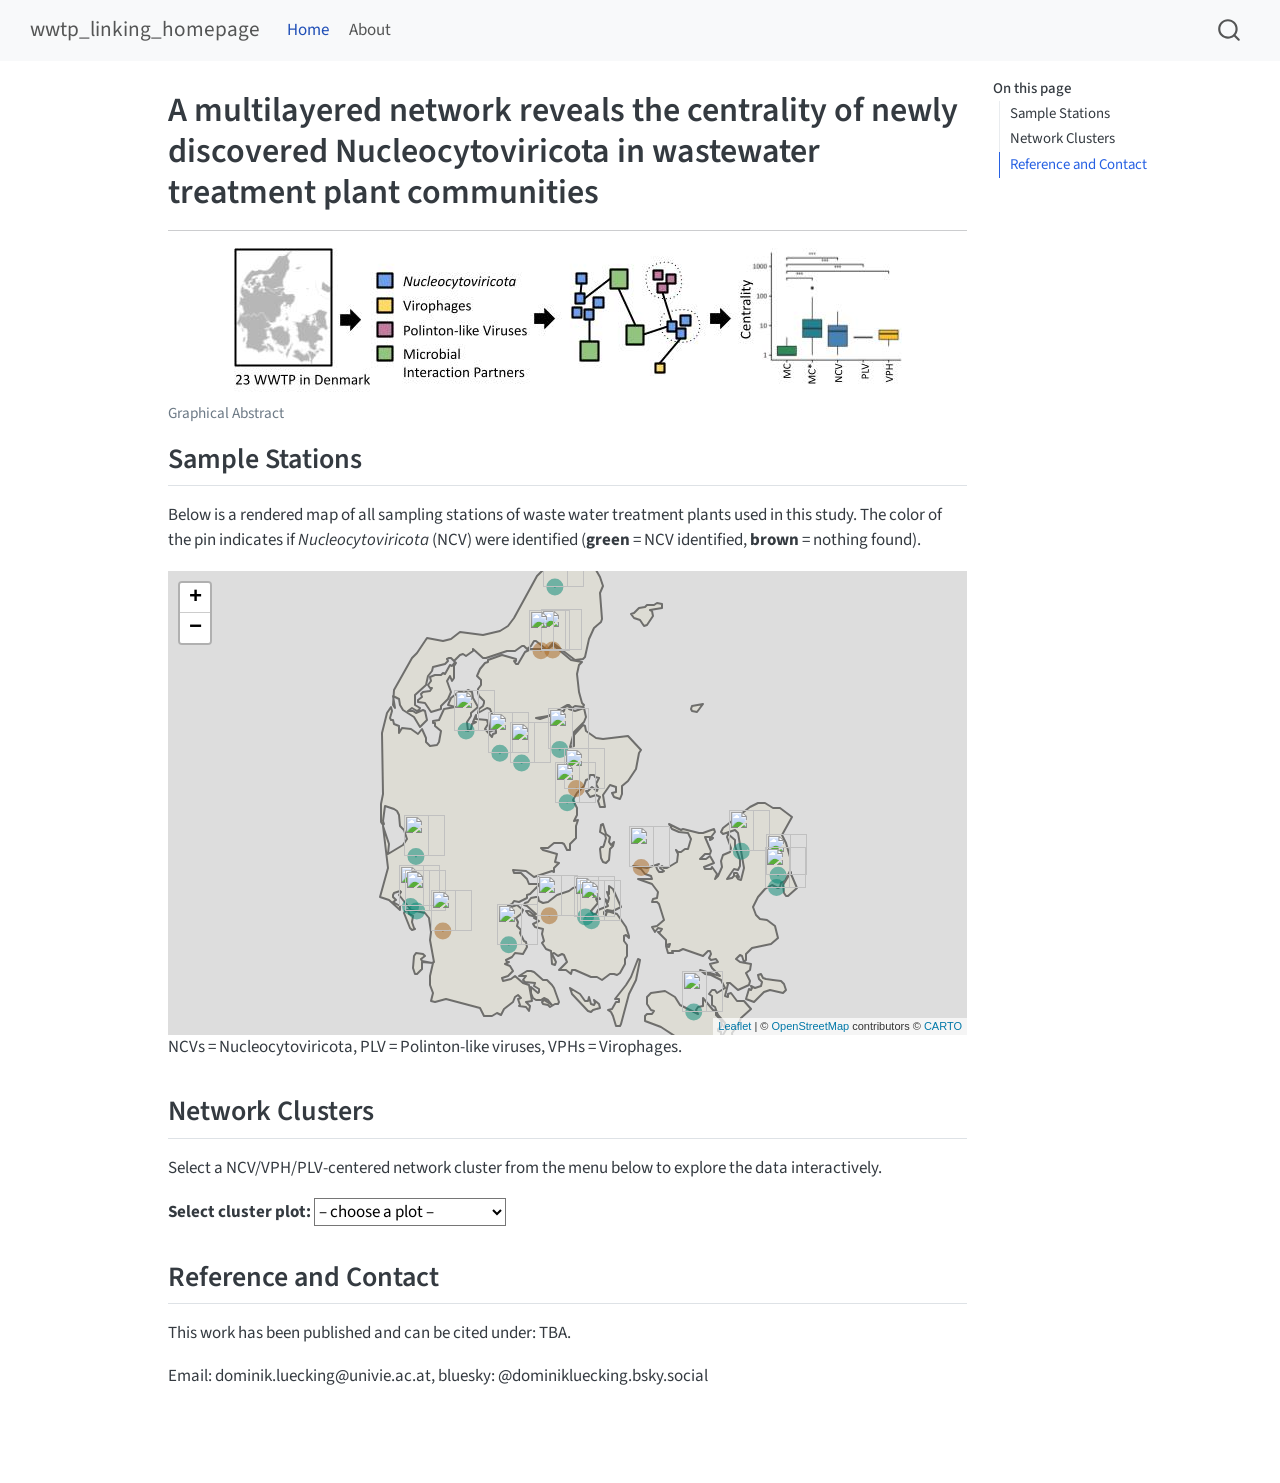
==== commit 8d7bb62b: "fix2" ====
--- a/docs/index.html
+++ b/docs/index.html
@@ -164,8 +164,8 @@
 <p>Below is a rendered map of all sampling stations of waste water treatment plants used in this study. The color of the pin indicates if <em>Nucleocytoviricota</em> (NCV) were identified (<strong>green</strong> = NCV identified, <strong>brown</strong> = nothing found).</p>
 <div class="cell">
 <div class="cell-output-display">
-<div class="leaflet html-widget html-fill-item" id="htmlwidget-ca2d5c9e2839600eaaa7" style="width:100%;height:464px;"></div>
-<script type="application/json" data-for="htmlwidget-ca2d5c9e2839600eaaa7">{"x":{"options":{"crs":{"crsClass":"L.CRS.EPSG3857","code":null,"proj4def":null,"projectedBounds":null,"options":{}}},"setView":[[56.12879,10.153119],7,[]],"calls":[{"method":"addMarkers","args":[[57.0527582561546,57.0476933651139,55.6055850284056,56.3716549954585,55.6828807689676,56.2156723426055,55.4313012676258,55.4601408066117,55.4882431871046,55.830814304769,55.2499408463708,57.5782804106036,57.4273995953609,55.7307331205956,55.7985073557316,54.8266672876607,55.3992822335363,55.4234773954143,56.4541135729896,55.3349946831508,56.5653049203749,56.4304696807628,56.128792701176],[9.99353217526413,9.86535315867143,12.4531804627683,9.652673595140771,12.4704261718544,10.2541400112531,9.956537732250469,8.499801156938659,8.43263104858935,12.0661360839722,9.511042286912421,10.0002986643331,10.0184130608111,10.9665538823266,8.49188321102776,11.5440079652769,10.4205337310327,10.3547622819414,10.0713675025584,8.78742097138589,9.042676474111561,9.41385526002489,10.1531187241813],null,null,null,{"interactive":true,"draggable":false,"keyboard":true,"title":"","alt":"","zIndexOffset":0,"opacity":1,"riseOnHover":false,"riseOffset":250},["<strong>Sample: <\/strong>AalE<br> \n                   <strong>Number of contigs in sample: <\/strong>61455<br> \n                   <strong>NCVs identified: <\/strong>No NCVs identified.<br> \n                   <strong>PLVs identified: <\/strong>0<br>\n                   <strong>VPHs identified: <\/strong>0<br>","<strong>Sample: <\/strong>AalW<br> \n                   <strong>Number of contigs in sample: <\/strong>99282<br> \n                   <strong>NCVs identified: <\/strong>No NCVs identified.<br> \n                   <strong>PLVs identified: <\/strong>1<br>\n                   <strong>VPHs identified: <\/strong>0<br>","<strong>Sample: <\/strong>Aved<br> \n                   <strong>Number of contigs in sample: <\/strong>92166<br> \n                   <strong>NCVs identified: <\/strong>1 (0 complete)<br> \n                   <strong>PLVs identified: <\/strong>2<br>\n                   <strong>VPHs identified: <\/strong>2<br>","<strong>Sample: <\/strong>Bjer<br> \n                   <strong>Number of contigs in sample: <\/strong>46741<br> \n                   <strong>NCVs identified: <\/strong>5 (2 complete)<br> \n                   <strong>PLVs identified: <\/strong>1<br>\n                   <strong>VPHs identified: <\/strong>0<br>","<strong>Sample: <\/strong>Damh<br> \n                   <strong>Number of contigs in sample: <\/strong>45589<br> \n                   <strong>NCVs identified: <\/strong>3 (1 complete)<br> \n                   <strong>PLVs identified: <\/strong>0<br>\n                   <strong>VPHs identified: <\/strong>3<br>","<strong>Sample: <\/strong>Ega<br> \n                   <strong>Number of contigs in sample: <\/strong>42522<br> \n                   <strong>NCVs identified: <\/strong>No NCVs identified.<br> \n                   <strong>PLVs identified: <\/strong>0<br>\n                   <strong>VPHs identified: <\/strong>0<br>","<strong>Sample: <\/strong>Ejby<br> \n                   <strong>Number of contigs in sample: <\/strong>48613<br> \n                   <strong>NCVs identified: <\/strong>No NCVs identified.<br> \n                   <strong>PLVs identified: <\/strong>1<br>\n                   <strong>VPHs identified: <\/strong>0<br>","<strong>Sample: <\/strong>EsbE<br> \n                   <strong>Number of contigs in sample: <\/strong>40649<br> \n                   <strong>NCVs identified: <\/strong>4 (3 complete)<br> \n                   <strong>PLVs identified: <\/strong>0<br>\n                   <strong>VPHs identified: <\/strong>0<br>","<strong>Sample: <\/strong>EsbW<br> \n                   <strong>Number of contigs in sample: <\/strong>61751<br> \n                   <strong>NCVs identified: <\/strong>5 (4 complete)<br> \n                   <strong>PLVs identified: <\/strong>0<br>\n                   <strong>VPHs identified: <\/strong>0<br>","<strong>Sample: <\/strong>Fred<br> \n                   <strong>Number of contigs in sample: <\/strong>85457<br> \n                   <strong>NCVs identified: <\/strong>9 (2 complete)<br> \n                   <strong>PLVs identified: <\/strong>0<br>\n                   <strong>VPHs identified: <\/strong>2<br>","<strong>Sample: <\/strong>Hade<br> \n                   <strong>Number of contigs in sample: <\/strong>95159<br> \n                   <strong>NCVs identified: <\/strong>4 (2 complete)<br> \n                   <strong>PLVs identified: <\/strong>0<br>\n                   <strong>VPHs identified: <\/strong>1<br>","<strong>Sample: <\/strong>Hirt<br> \n                   <strong>Number of contigs in sample: <\/strong>80003<br> \n                   <strong>NCVs identified: <\/strong>2 (0 complete)<br> \n                   <strong>PLVs identified: <\/strong>0<br>\n                   <strong>VPHs identified: <\/strong>0<br>","<strong>Sample: <\/strong>Hjor<br> \n                   <strong>Number of contigs in sample: <\/strong>28880<br> \n                   <strong>NCVs identified: <\/strong>4 (3 complete)<br> \n                   <strong>PLVs identified: <\/strong>0<br>\n                   <strong>VPHs identified: <\/strong>0<br>","<strong>Sample: <\/strong>Kalu<br> \n                   <strong>Number of contigs in sample: <\/strong>26033<br> \n                   <strong>NCVs identified: <\/strong>No NCVs identified.<br> \n                   <strong>PLVs identified: <\/strong>0<br>\n                   <strong>VPHs identified: <\/strong>0<br>","<strong>Sample: <\/strong>Lyne<br> \n                   <strong>Number of contigs in sample: <\/strong>79732<br> \n                   <strong>NCVs identified: <\/strong>8 (1 complete)<br> \n                   <strong>PLVs identified: <\/strong>2<br>\n                   <strong>VPHs identified: <\/strong>3<br>","<strong>Sample: <\/strong>Mari<br> \n                   <strong>Number of contigs in sample: <\/strong>50902<br> \n                   <strong>NCVs identified: <\/strong>3 (2 complete)<br> \n                   <strong>PLVs identified: <\/strong>1<br>\n                   <strong>VPHs identified: <\/strong>0<br>","<strong>Sample: <\/strong>OdNE<br> \n                   <strong>Number of contigs in sample: <\/strong>54904<br> \n                   <strong>NCVs identified: <\/strong>1 (1 complete)<br> \n                   <strong>PLVs identified: <\/strong>0<br>\n                   <strong>VPHs identified: <\/strong>0<br>","<strong>Sample: <\/strong>OdNW<br> \n                   <strong>Number of contigs in sample: <\/strong>51063<br> \n                   <strong>NCVs identified: <\/strong>4 (1 complete)<br> \n                   <strong>PLVs identified: <\/strong>0<br>\n                   <strong>VPHs identified: <\/strong>0<br>","<strong>Sample: <\/strong>Rand<br> \n                   <strong>Number of contigs in sample: <\/strong>49403<br> \n                   <strong>NCVs identified: <\/strong>2 (0 complete)<br> \n                   <strong>PLVs identified: <\/strong>3<br>\n                   <strong>VPHs identified: <\/strong>0<br>","<strong>Sample: <\/strong>Ribe<br> \n                   <strong>Number of contigs in sample: <\/strong>64558<br> \n                   <strong>NCVs identified: <\/strong>No NCVs identified.<br> \n                   <strong>PLVs identified: <\/strong>1<br>\n                   <strong>VPHs identified: <\/strong>0<br>","<strong>Sample: <\/strong>Skiv<br> \n                   <strong>Number of contigs in sample: <\/strong>71187<br> \n                   <strong>NCVs identified: <\/strong>5 (0 complete)<br> \n                   <strong>PLVs identified: <\/strong>0<br>\n                   <strong>VPHs identified: <\/strong>1<br>","<strong>Sample: <\/strong>Vibo<br> \n                   <strong>Number of contigs in sample: <\/strong>40913<br> \n                   <strong>NCVs identified: <\/strong>1 (1 complete)<br> \n                   <strong>PLVs identified: <\/strong>2<br>\n                   <strong>VPHs identified: <\/strong>1<br>","<strong>Sample: <\/strong>Viby<br> \n                   <strong>Number of contigs in sample: <\/strong>34237<br> \n                   <strong>NCVs identified: <\/strong>2 (1 complete)<br> \n                   <strong>PLVs identified: <\/strong>0<br>\n                   <strong>VPHs identified: <\/strong>1<br>"],null,null,null,["AalE","AalW","Aved","Bjer","Damh","Ega","Ejby","EsbE","EsbW","Fred","Hade","Hirt","Hjor","Kalu","Lyne","Mari","OdNE","OdNW","Rand","Ribe","Skiv","Vibo","Viby"],{"interactive":false,"permanent":false,"direction":"auto","opacity":1,"offset":[10,-10],"textsize":"14px","textOnly":false,"className":"","sticky":true},null]},{"method":"addProviderTiles","args":["CartoDB.VoyagerNoLabels",null,null,{"errorTileUrl":"","noWrap":false,"detectRetina":false}]},{"method":"addGeoJSON","args":["{\"type\":\"FeatureCollection\",\"features\":[{\"geometry\":{\"type\":\"MultiPolygon\",\"coordinates\":[[[[8.660776,54.896311],[8.668793,54.91352],[8.661388,54.920315],[8.674815,54.947943],[8.666352,54.973334],[8.650401,54.997992],[8.640961,55.023383],[8.644786,55.055732],[8.656505,55.082506],[8.670909,55.107123],[8.681895,55.133205],[8.575531,55.14411],[8.56365,55.143378],[8.559906,55.135077],[8.557384,55.096381],[8.551117,55.091376],[8.541352,55.090277],[8.528575,55.081977],[8.514822,55.070787],[8.49936,55.065579],[8.483897,55.067613],[8.470225,55.078599],[8.458832,55.103461],[8.460216,55.127387],[8.466482,55.151597],[8.470225,55.177558],[8.488943,55.19717],[8.530528,55.200751],[8.572602,55.193671],[8.593761,55.180976],[8.580333,55.178941],[8.569509,55.173774],[8.552094,55.160549],[8.555186,55.149359],[8.614757,55.144355],[8.669281,55.136908],[8.689464,55.141588],[8.687185,55.16059],[8.668793,55.194648],[8.655935,55.237494],[8.648448,55.28026],[8.650401,55.291734],[8.659353,55.305813],[8.661388,55.314439],[8.659679,55.327216],[8.648448,55.352281],[8.639415,55.397406],[8.632091,55.418769],[8.617686,55.437934],[8.59254,55.449286],[8.556651,55.454291],[8.490001,55.455308],[8.441905,55.463935],[8.401134,55.485663],[8.310395,55.56269],[8.311209,55.56977],[8.332367,55.572008],[8.332367,55.578274],[8.313162,55.582709],[8.290212,55.583808],[8.267833,55.580512],[8.250499,55.572008],[8.239024,55.557929],[8.242035,55.548529],[8.271739,55.530463],[8.262462,55.529202],[8.256358,55.526801],[8.243663,55.516791],[8.266775,55.51439],[8.293956,55.50434],[8.316742,55.489407],[8.326182,55.472113],[8.313324,55.469306],[8.193614,55.525946],[8.1692,55.534084],[8.110606,55.540229],[8.095225,55.549058],[8.094005,55.56391],[8.150238,55.649237],[8.169119,55.687934],[8.181651,55.729071],[8.18336,55.769599],[8.13559,55.96601],[8.130707,55.976142],[8.127778,55.978217],[8.126801,55.982978],[8.127778,55.987616],[8.130707,55.989732],[8.136729,55.988593],[8.139415,55.986029],[8.141124,55.983466],[8.144054,55.982327],[8.150564,55.977037],[8.175466,55.900336],[8.19337,55.873847],[8.195974,55.862779],[8.193614,55.853217],[8.183849,55.839504],[8.181651,55.828355],[8.185069,55.814643],[8.193614,55.811835],[8.238536,55.826077],[8.286306,55.84748],[8.308849,55.851996],[8.34783,55.86933],[8.387706,55.89289],[8.393321,55.909166],[8.386892,55.9265],[8.372895,55.943427],[8.356944,55.958686],[8.319509,55.986029],[8.319509,56.017035],[8.308116,56.052924],[8.2824,56.075873],[8.247732,56.08983],[8.170584,56.109565],[8.149669,56.111151],[8.140636,56.102729],[8.141612,56.060004],[8.139903,56.03974],[8.1338,56.017035],[8.137462,56.000393],[8.134776,55.993964],[8.120128,55.996568],[8.115977,56.001858],[8.111664,56.012274],[8.107921,56.024319],[8.103363,56.096869],[8.106456,56.119452],[8.130626,56.181952],[8.1338,56.205471],[8.122406,56.551663],[8.126638,56.568427],[8.1338,56.585639],[8.178722,56.672065],[8.198985,56.698879],[8.213878,56.711819],[8.219981,56.709174],[8.223969,56.700426],[8.233165,56.695461],[8.232432,56.688381],[8.209972,56.655951],[8.202159,56.64704],[8.202159,56.640204],[8.208344,56.636786],[8.215099,56.634955],[8.233165,56.633979],[8.236583,56.629706],[8.240489,56.620063],[8.245779,56.610419],[8.253917,56.606106],[8.294932,56.601996],[8.305919,56.597805],[8.291515,56.593004],[8.295177,56.583808],[8.292491,56.567694],[8.29835,56.558295],[8.307384,56.554348],[8.315196,56.556871],[8.318044,56.563625],[8.312022,56.571967],[8.312022,56.578803],[8.343516,56.58454],[8.3921,56.585273],[8.436534,56.580227],[8.455903,56.568549],[8.46518,56.566881],[8.514659,56.544664],[8.528494,56.548163],[8.541352,56.55683],[8.552094,56.56802],[8.559581,56.578803],[8.565766,56.578803],[8.596039,56.531806],[8.596853,56.524156],[8.593028,56.519924],[8.594574,56.510484],[8.601085,56.501125],[8.617442,56.493801],[8.636974,56.479722],[8.648448,56.475735],[8.665538,56.475898],[8.726573,56.483222],[8.733165,56.485053],[8.738536,56.490058],[8.742035,56.497748],[8.743419,56.507066],[8.743663,56.521674],[8.744965,56.531562],[8.750824,56.552069],[8.755138,56.557807],[8.760427,56.560126],[8.762543,56.563381],[8.757579,56.571967],[8.726573,56.585639],[8.716563,56.586168],[8.708995,56.588568],[8.704438,56.593695],[8.702973,56.602362],[8.698497,56.611233],[8.681488,56.616278],[8.681895,56.626532],[8.69516,56.633246],[8.740896,56.634955],[8.805431,56.695461],[8.820486,56.700385],[8.861583,56.707465],[8.916759,56.708808],[8.918712,56.711005],[8.894786,56.715969],[8.851085,56.716783],[8.840831,56.722357],[8.850108,56.74018],[8.864757,56.755845],[8.876638,56.764309],[8.908458,56.777411],[8.95574,56.802965],[8.974294,56.805365],[8.985199,56.804145],[9.003673,56.799058],[9.014903,56.797838],[9.026622,56.799628],[9.032725,56.803778],[9.037608,56.808539],[9.045584,56.812201],[9.063162,56.812567],[9.086111,56.808417],[9.105968,56.800116],[9.114513,56.787991],[9.120453,56.764594],[9.134451,56.750718],[9.150564,56.740912],[9.162852,56.729641],[9.176036,56.708564],[9.148204,56.704739],[9.118826,56.678778],[9.093435,56.674994],[9.093435,56.667548],[9.097504,56.658433],[9.086681,56.649604],[9.059337,56.633979],[9.049978,56.619818],[9.048839,56.607164],[9.052989,56.575385],[9.060557,56.565741],[9.076996,56.567369],[9.093435,56.57807],[9.106781,56.610785],[9.121593,56.613023],[9.139659,56.611029],[9.155447,56.612942],[9.149181,56.622504],[9.141124,56.626044],[9.131521,56.624823],[9.121349,56.620347],[9.128917,56.631252],[9.136729,56.639065],[9.143728,56.647691],[9.148611,56.661322],[9.155447,56.661322],[9.149425,56.638861],[9.175548,56.635443],[9.211192,56.638861],[9.233653,56.637152],[9.247244,56.632025],[9.262462,56.633734],[9.276215,56.632961],[9.28533,56.620347],[9.2824,56.610541],[9.259451,56.591946],[9.250336,56.578803],[9.261241,56.576361],[9.263357,56.571967],[9.264008,56.565904],[9.270844,56.558295],[9.28061,56.552802],[9.305675,56.544664],[9.309744,56.540513],[9.312185,56.535102],[9.316417,56.530829],[9.326182,56.530341],[9.340587,56.547065],[9.34669,56.552069],[9.36085,56.544745],[9.373057,56.55272],[9.372732,56.565375],[9.350352,56.571967],[9.319347,56.561713],[9.317393,56.558661],[9.312836,56.557766],[9.302257,56.558295],[9.293712,56.561021],[9.293142,56.566799],[9.296153,56.571601],[9.298839,56.571967],[9.300629,56.609117],[9.317068,56.641099],[9.32602,56.66942],[9.325938,56.669623],[9.305675,56.695461],[9.295909,56.701565],[9.290701,56.703843],[9.270844,56.702338],[9.230642,56.692084],[9.220714,56.684272],[9.199067,56.676581],[9.177908,56.675849],[9.169119,56.688666],[9.180349,56.700751],[9.22641,56.716254],[9.236827,56.733059],[9.242524,56.747056],[9.240489,56.753974],[9.215505,56.758857],[9.205251,56.763821],[9.196544,56.770453],[9.189708,56.777411],[9.184418,56.784003],[9.178722,56.794135],[9.174978,56.806057],[9.176036,56.818427],[9.181163,56.821723],[9.204112,56.84162],[9.206716,56.84634],[9.211436,56.851508],[9.210623,56.863105],[9.205903,56.874579],[9.199555,56.879828],[9.187836,56.881171],[9.178966,56.884589],[9.162852,56.89411],[9.181488,56.919094],[9.200206,56.93891],[9.22047,56.955064],[9.251475,56.972561],[9.258474,56.97484],[9.265961,56.976223],[9.274669,56.97663],[9.279959,56.979804],[9.285492,56.993964],[9.288748,56.997138],[9.437022,57.0244],[9.470063,57.02383],[9.586762,56.997138],[9.586762,56.989691],[9.573985,56.985012],[9.57309,56.978827],[9.580821,56.972968],[9.594249,56.969184],[9.607921,56.969875],[9.617686,56.975043],[9.654145,57.006781],[9.670665,57.024848],[9.688975,57.03913],[9.728201,57.047065],[9.761241,57.05858],[9.809093,57.051744],[9.915782,57.05858],[9.856619,57.08869],[9.826671,57.094875],[9.806407,57.104234],[9.795665,57.106391],[9.787608,57.103949],[9.752452,57.077786],[9.733246,57.066799],[9.711925,57.061265],[9.693207,57.069159],[9.675141,57.079169],[9.656098,57.076361],[9.621104,57.05858],[9.580821,57.049302],[9.493988,57.04857],[9.265147,57.003404],[9.245372,57.002346],[9.22641,57.007025],[9.114513,57.05858],[9.12086,57.045396],[9.112804,57.038642],[9.079845,57.031236],[9.055431,57.021145],[9.042654,57.017727],[9.025727,57.017564],[9.031993,57.02383],[9.014008,57.030178],[8.996755,57.028062],[8.979666,57.020494],[8.963145,57.010199],[8.946951,57.011176],[8.926443,57.000149],[8.909028,56.988186],[8.901622,56.986274],[8.893077,56.999661],[8.87322,57.004828],[8.850434,57.003485],[8.833344,56.997138],[8.847992,56.988471],[8.811697,56.969875],[8.762055,56.955471],[8.72641,56.961249],[8.702973,56.958441],[8.679535,56.952541],[8.668793,56.945299],[8.663341,56.92593],[8.649913,56.91413],[8.634125,56.905178],[8.621104,56.89411],[8.615408,56.865627],[8.614268,56.863349],[8.612559,56.854682],[8.607921,56.849677],[8.601329,56.845526],[8.569591,56.818427],[8.547048,56.817328],[8.536306,56.814521],[8.531749,56.808783],[8.524262,56.804755],[8.507823,56.801093],[8.491384,56.794257],[8.483897,56.781155],[8.492442,56.74726],[8.491466,56.731391],[8.47641,56.722154],[8.47641,56.715969],[8.516368,56.718207],[8.525564,56.715969],[8.533051,56.703803],[8.527029,56.695299],[8.514008,56.690253],[8.500987,56.688666],[8.489268,56.690741],[8.465831,56.700141],[8.452891,56.702338],[8.440929,56.700385],[8.420909,56.691352],[8.408214,56.688666],[8.408214,56.68122],[8.455903,56.688666],[8.470225,56.686103],[8.491222,56.676988],[8.500987,56.674994],[8.571544,56.691962],[8.586274,56.688666],[8.589041,56.681342],[8.586274,56.662299],[8.586274,56.653876],[8.601329,56.640611],[8.608084,56.631049],[8.593272,56.61636],[8.583018,56.60932],[8.569591,56.606106],[8.555431,56.604885],[8.546641,56.601711],[8.547048,56.59748],[8.559581,56.593004],[8.539317,56.59276],[8.511485,56.607001],[8.48699,56.625312],[8.47641,56.637152],[8.467296,56.652045],[8.444835,56.664049],[8.416759,56.672065],[8.391124,56.674994],[8.373383,56.680243],[8.352224,56.692939],[8.33253,56.708401],[8.319509,56.722154],[8.30836,56.758205],[8.302013,56.763739],[8.288422,56.766343],[8.260265,56.776679],[8.243663,56.777411],[8.258067,56.740546],[8.263194,56.71894],[8.260753,56.70539],[8.24586,56.704006],[8.238292,56.725043],[8.236176,56.771186],[8.247895,56.812445],[8.270356,56.843248],[8.449718,57.003974],[8.503591,57.034654],[8.586274,57.106391],[8.618012,57.12287],[8.653819,57.122504],[8.737153,57.106391],[8.783946,57.104804],[8.87436,57.116116],[8.914561,57.127427],[8.962576,57.156562],[8.980479,57.161038],[9.230642,57.141099],[9.321544,57.14704],[9.41212,57.165432],[9.497813,57.197008],[9.573253,57.242906],[9.788422,57.459296],[9.826427,57.489936],[9.895356,57.531562],[9.929861,57.56745],[9.943126,57.572496],[9.96697,57.591376],[10.015391,57.596625],[10.107677,57.592963],[10.197602,57.601223],[10.279552,57.620917],[10.350597,57.648993],[10.472504,57.716986],[10.539073,57.743842],[10.566091,57.749457],[10.596039,57.751166],[10.625011,57.747504],[10.648936,57.737006],[10.594412,57.725898],[10.542491,57.69892],[10.46046,57.630561],[10.430431,57.570543],[10.458344,57.525458],[10.508962,57.484036],[10.54656,57.435289],[10.517426,57.391303],[10.517914,57.339179],[10.539073,57.236721],[10.521983,57.221747],[10.470876,57.201158],[10.446788,57.184882],[10.411469,57.144436],[10.395518,57.117255],[10.384044,57.074205],[10.359223,57.026109],[10.347179,57.010199],[10.338715,57.003241],[10.330577,56.999335],[10.319672,56.997504],[10.272472,56.99787],[10.257986,56.995836],[10.239757,56.992825],[10.156016,57.02383],[10.094005,57.060492],[10.052745,57.069729],[10.019379,57.088446],[9.99464,57.092719],[9.974457,57.086493],[9.946137,57.061184],[9.926931,57.05858],[9.945486,57.057318],[9.966563,57.072211],[9.984141,57.079047],[10.001964,57.083889],[10.022634,57.079088],[10.121267,57.022121],[10.153982,57.013251],[10.192393,56.994045],[10.214366,56.989691],[10.295095,56.988593],[10.313731,56.982856],[10.285655,56.96369],[10.279552,56.955512],[10.27475,56.942288],[10.269298,56.915025],[10.26588,56.907701],[10.273123,56.891343],[10.284028,56.840318],[10.288341,56.800116],[10.295421,56.778876],[10.319998,56.736477],[10.328461,56.729804],[10.338227,56.723944],[10.340587,56.717353],[10.326834,56.708564],[10.318696,56.708238],[10.295177,56.714301],[10.282563,56.715969],[10.237559,56.715969],[10.221853,56.712104],[10.203868,56.702338],[10.187022,56.712226],[10.168142,56.720038],[10.146495,56.722357],[10.121267,56.715969],[10.098969,56.706122],[10.08961,56.704047],[10.073497,56.702338],[10.05836,56.698228],[10.027517,56.684272],[9.990896,56.676947],[9.945567,56.658149],[9.805919,56.64704],[9.805919,56.640204],[9.851329,56.635728],[10.001475,56.661322],[10.034923,56.672838],[10.049571,56.674994],[10.052908,56.677151],[10.053477,56.68183],[10.055431,56.68651],[10.062836,56.688666],[10.070974,56.687486],[10.084321,56.682359],[10.090587,56.68122],[10.101329,56.682685],[10.113617,56.686713],[10.12379,56.692328],[10.128103,56.698879],[10.134776,56.712388],[10.150564,56.714423],[10.18336,56.708564],[10.180837,56.704901],[10.175792,56.695461],[10.193207,56.69359],[10.241954,56.688381],[10.283539,56.689765],[10.310313,56.698879],[10.334239,56.703843],[10.352794,56.68183],[10.357677,56.648749],[10.340343,56.620347],[10.27296,56.591702],[10.223318,56.560614],[10.214366,56.558295],[10.207286,56.525784],[10.203868,56.516669],[10.211436,56.505316],[10.206798,56.490953],[10.195486,56.477688],[10.18336,56.46955],[10.214122,56.470445],[10.225597,56.475735],[10.224376,56.513617],[10.22755,56.541083],[10.237641,56.554389],[10.279552,56.571967],[10.312673,56.596625],[10.330333,56.603217],[10.350922,56.595893],[10.354503,56.589545],[10.359874,56.568101],[10.36085,56.561713],[10.365245,56.558417],[10.394867,56.544664],[10.4699,56.520901],[10.551524,56.51557],[10.789073,56.536363],[10.822276,56.534247],[10.854991,56.524156],[10.869884,56.514716],[10.90211,56.483222],[10.964122,56.448432],[10.964122,56.442206],[10.940929,56.429511],[10.928477,56.40648],[10.923513,56.379869],[10.922618,56.356269],[10.911632,56.334052],[10.819591,56.260932],[10.77296,56.242987],[10.755382,56.229315],[10.750011,56.216051],[10.752615,56.184963],[10.738617,56.154527],[10.707042,56.150865],[10.672211,56.165188],[10.648936,56.188381],[10.674653,56.190823],[10.685232,56.196234],[10.69044,56.208889],[10.687673,56.222235],[10.677582,56.226304],[10.664561,56.227607],[10.652599,56.232733],[10.628591,56.237535],[10.60377,56.221015],[10.581228,56.199205],[10.549164,56.178209],[10.556163,56.154934],[10.569347,56.129462],[10.573741,56.112616],[10.563975,56.105618],[10.548025,56.101264],[10.531016,56.100165],[10.518565,56.102729],[10.508474,56.111029],[10.498546,56.130194],[10.491222,56.13996],[10.499197,56.144721],[10.516124,56.151597],[10.525401,56.153632],[10.51824,56.164781],[10.509451,56.170111],[10.46811,56.177069],[10.458995,56.176093],[10.436697,56.167914],[10.408702,56.164862],[10.391449,56.172675],[10.376231,56.186672],[10.354666,56.202053],[10.376964,56.203315],[10.410411,56.218492],[10.42921,56.22248],[10.44337,56.21662],[10.460704,56.206204],[10.477794,56.202338],[10.491222,56.216295],[10.474294,56.232245],[10.475434,56.244696],[10.504731,56.277777],[10.491222,56.277655],[10.476817,56.280911],[10.463634,56.286851],[10.453624,56.294501],[10.442638,56.298651],[10.416759,56.291897],[10.403005,56.298245],[10.399262,56.284857],[10.393809,56.276516],[10.38502,56.272162],[10.371104,56.270941],[10.36378,56.26557],[10.336925,56.232733],[10.312511,56.215155],[10.258474,56.190253],[10.234223,56.171332],[10.220225,56.147895],[10.226899,56.133246],[10.243419,56.119574],[10.259044,56.099026],[10.265636,56.073717],[10.261485,56.054429],[10.249197,56.036933],[10.23113,56.017035],[10.255138,56.023627],[10.272716,56.024848],[10.277517,56.017768],[10.252452,55.986233],[10.250011,55.973456],[10.251638,55.948188],[10.250743,55.930732],[10.249278,55.923041],[10.245372,55.914618],[10.221365,55.896918],[10.21754,55.889838],[10.212657,55.889879],[10.201834,55.885891],[10.190196,55.879706],[10.18336,55.873725],[10.188324,55.871161],[10.195567,55.861314],[10.199392,55.850735],[10.190603,55.843492],[10.187348,55.838609],[10.18214,55.833686],[10.172699,55.831488],[10.160411,55.833319],[10.151052,55.838121],[10.135509,55.851996],[10.131033,55.858466],[10.128103,55.865871],[10.12379,55.873277],[10.114513,55.879869],[10.101817,55.882392],[10.004649,55.879869],[9.99171,55.877346],[9.983653,55.871405],[9.977387,55.864569],[9.97047,55.859442],[9.944509,55.853583],[9.891775,55.855373],[9.867442,55.851996],[9.892589,55.836249],[10.035655,55.818427],[10.045746,55.813951],[10.042166,55.803412],[10.025645,55.783026],[10.017345,55.76557],[10.019786,55.75788],[10.033702,55.756049],[10.059825,55.756415],[10.059825,55.749498],[10.018809,55.736274],[10.006847,55.725043],[10.01824,55.708564],[10.014496,55.706855],[10.005219,55.701117],[9.9817,55.709418],[9.871837,55.69123],[9.821788,55.675971],[9.792247,55.674465],[9.730968,55.688137],[9.695649,55.705797],[9.686534,55.708564],[9.583018,55.708889],[9.559581,55.715399],[9.556407,55.711575],[9.554535,55.708808],[9.553477,55.705797],[9.552745,55.701117],[9.573578,55.695461],[9.645518,55.694892],[9.658539,55.690375],[9.710297,55.660142],[9.720958,55.648261],[9.728201,55.637519],[9.738292,55.629706],[9.758149,55.626654],[9.85377,55.626654],[9.837413,55.61522],[9.785492,55.591946],[9.75766,55.571601],[9.744151,55.566352],[9.720876,55.564602],[9.712413,55.560289],[9.710623,55.55093],[9.710297,55.541571],[9.706879,55.537299],[9.643891,55.528306],[9.621104,55.518948],[9.60727,55.516791],[9.595225,55.518378],[9.572765,55.523912],[9.559581,55.523627],[9.562185,55.519517],[9.566417,55.516791],[9.551931,55.505113],[9.514903,55.498196],[9.498057,55.489447],[9.515636,55.48314],[9.534434,55.483832],[9.583669,55.491156],[9.592784,55.494289],[9.602387,55.495795],[9.660167,55.477973],[9.664236,55.466702],[9.659923,55.45303],[9.648936,55.441067],[9.635265,55.435736],[9.60141,55.43183],[9.586762,55.427436],[9.592052,55.416327],[9.60434,55.40119],[9.607921,55.393256],[9.605154,55.382025],[9.599294,55.373358],[9.600841,55.365912],[9.621104,55.358547],[9.633474,55.351996],[9.645274,55.342719],[9.648285,55.332913],[9.634613,55.325019],[9.634613,55.317572],[9.644867,55.31094],[9.681895,55.274644],[9.694184,55.271633],[9.706065,55.265082],[9.710297,55.248684],[9.706554,55.237006],[9.699474,55.229804],[9.692882,55.221015],[9.689789,55.204901],[9.684418,55.197577],[9.67156,55.19245],[9.655772,55.189439],[9.6421,55.188422],[9.583344,55.194648],[9.569835,55.192532],[9.561534,55.187201],[9.554942,55.180569],[9.545909,55.17414],[9.521821,55.165432],[9.507172,55.161933],[9.494395,55.160549],[9.486339,55.156236],[9.486339,55.147406],[9.49464,55.140082],[9.511892,55.140082],[9.511892,55.133205],[9.482432,55.133775],[9.468761,55.131781],[9.456554,55.125718],[9.466645,55.121405],[9.479177,55.119696],[9.508067,55.119534],[9.521332,55.115871],[9.535818,55.106879],[9.559581,55.085395],[9.533702,55.065823],[9.516612,55.056545],[9.498057,55.050686],[9.452403,55.045356],[9.434337,55.037543],[9.442882,55.023383],[9.455251,55.023179],[9.511892,55.036363],[9.537364,55.035386],[9.545909,55.036363],[9.553233,55.039618],[9.560232,55.04442],[9.568533,55.048774],[9.579926,55.050686],[9.601573,55.045396],[9.641856,55.019721],[9.662608,55.009711],[9.71754,55.001166],[9.730968,54.995429],[9.738617,54.980862],[9.760753,54.904975],[9.763194,54.900458],[9.761567,54.897406],[9.751964,54.893012],[9.737071,54.892768],[9.722992,54.89765],[9.711436,54.898586],[9.703461,54.886176],[9.715994,54.883775],[9.727875,54.879462],[9.737804,54.873521],[9.744477,54.866278],[9.748302,54.857856],[9.750255,54.846259],[9.745942,54.836005],[9.731212,54.831529],[9.719574,54.835842],[9.705333,54.85456],[9.696625,54.858873],[9.65504,54.857082],[9.6421,54.858873],[9.623302,54.865302],[9.624685,54.869289],[9.632823,54.873114],[9.634613,54.87934],[9.616954,54.894232],[9.610362,54.903225],[9.617524,54.907294],[9.644216,54.913275],[9.638845,54.92475],[9.615001,54.932685],[9.586762,54.92772],[9.581228,54.92178],[9.568044,54.901435],[9.556814,54.890326],[9.550548,54.882717],[9.545909,54.87934],[9.538341,54.877916],[9.522146,54.879299],[9.515147,54.875922],[9.498057,54.864325],[9.456391,54.843817],[9.442882,54.831529],[9.43629,54.810452],[9.437503,54.810411],[9.436922,54.810144],[9.422143,54.80725],[9.405193,54.808387],[9.385039,54.819394],[9.366952,54.817017],[9.355997,54.811332],[9.341734,54.809059],[9.332019,54.803219],[9.317033,54.801617],[9.244066,54.801772],[9.226392,54.805906],[9.219054,54.817792],[9.216057,54.831745],[9.21151,54.841822],[9.194766,54.8504],[8.982686,54.879339],[8.904138,54.897942],[8.824246,54.9059],[8.800889,54.903833],[8.732779,54.889054],[8.695882,54.889984],[8.660776,54.896311]]],[[[11.845225,54.73192],[11.833832,54.724555],[11.823578,54.722113],[11.814708,54.718695],[11.806977,54.707994],[11.846446,54.697821],[11.842621,54.676215],[11.81072,54.655097],[11.766124,54.646552],[11.610525,54.666409],[11.560069,54.659613],[11.512218,54.646552],[11.474376,54.626125],[11.451834,54.628363],[11.358735,54.660549],[11.297699,54.691555],[11.187755,54.732245],[11.138194,54.738593],[11.084646,54.753119],[11.030528,54.760647],[11.009288,54.771633],[10.999197,54.78677],[11.005707,54.803656],[11.030772,54.812161],[11.06129,54.809312],[11.089692,54.810614],[11.108165,54.831529],[11.09197,54.835028],[11.07838,54.841132],[11.025238,54.879462],[11.018809,54.886176],[11.018809,54.903388],[11.0324,54.919257],[11.073985,54.948188],[11.088145,54.944159],[11.2317,54.961249],[11.256033,54.954576],[11.303477,54.93244],[11.321056,54.92772],[11.338878,54.919135],[11.368907,54.88109],[11.392751,54.872504],[11.416759,54.86933],[11.594737,54.811103],[11.585134,54.828518],[11.573578,54.839342],[11.572765,54.847968],[11.594737,54.858873],[11.622081,54.858873],[11.646332,54.865383],[11.656261,54.866278],[11.647227,54.877143],[11.644786,54.889635],[11.646332,54.902289],[11.649425,54.91352],[11.725759,54.873358],[11.731944,54.858873],[11.755626,54.841132],[11.770681,54.834296],[11.787283,54.831529],[11.777192,54.825995],[11.77296,54.824693],[11.787608,54.806871],[11.837738,54.782782],[11.848643,54.773179],[11.851329,54.756822],[11.855479,54.749457],[11.855479,54.743598],[11.845225,54.73192]]],[[[10.450206,54.899807],[10.466645,54.89057],[10.485688,54.883694],[10.499197,54.874579],[10.498709,54.858873],[10.508149,54.854926],[10.518565,54.851996],[10.440115,54.841498],[10.41863,54.827826],[10.406261,54.824693],[10.383474,54.830756],[10.211436,54.939358],[10.19516,54.961859],[10.18922,54.977484],[10.203868,54.968085],[10.288748,54.940741],[10.313731,54.92772],[10.33725,54.905911],[10.34962,54.896715],[10.364268,54.893012],[10.379405,54.893052],[10.391368,54.895453],[10.395844,54.903469],[10.388845,54.920315],[10.403087,54.908393],[10.415212,54.878485],[10.426036,54.872504],[10.446788,54.872382],[10.460948,54.874498],[10.463634,54.882473],[10.450206,54.899807]]],[[[12.417166,55.030219],[12.504731,55.019761],[12.537608,55.002387],[12.553722,54.968085],[12.551768,54.95718],[12.542654,54.951158],[12.526215,54.948676],[12.502778,54.948188],[12.384613,54.96308],[12.348399,54.960028],[12.313975,54.950873],[12.28004,54.934556],[12.226817,54.892646],[12.207774,54.886176],[12.178722,54.888983],[12.115001,54.907294],[12.115001,54.91352],[12.129161,54.91352],[12.124685,54.923733],[12.128917,54.931627],[12.138194,54.937242],[12.149099,54.940823],[12.144054,54.943793],[12.134532,54.951606],[12.129161,54.954413],[12.151378,54.968899],[12.164399,54.972642],[12.177013,54.968085],[12.184337,54.975531],[12.177013,54.989203],[12.193126,54.988349],[12.217296,54.978664],[12.232188,54.975531],[12.242198,54.97663],[12.27475,54.984442],[12.286876,54.989203],[12.281505,54.999091],[12.281261,55.007148],[12.285655,55.013129],[12.2942,55.016547],[12.2942,55.023383],[12.261567,55.036811],[12.252696,55.04385],[12.247569,55.05386],[12.250987,55.060736],[12.261974,55.064276],[12.28004,55.064276],[12.301768,55.04206],[12.335297,55.033271],[12.417166,55.030219]]],[[[10.011404,54.975531],[10.02589,54.959784],[10.065115,54.890815],[10.064464,54.881008],[10.050466,54.878852],[10.021983,54.87934],[10.007091,54.874823],[9.987559,54.865912],[9.968028,54.859524],[9.953624,54.862616],[9.937185,54.870917],[9.891124,54.879299],[9.874278,54.886176],[9.874278,54.893012],[9.90089,54.900702],[9.932302,54.892808],[9.963878,54.87995],[9.991547,54.872504],[9.991547,54.87934],[9.943696,54.903632],[9.898285,54.912991],[9.88795,54.91352],[9.87794,54.911322],[9.863536,54.903062],[9.85377,54.899807],[9.814708,54.901068],[9.780935,54.916815],[9.761241,54.943061],[9.764415,54.975531],[9.758149,54.975531],[9.758149,54.981757],[9.780284,54.972846],[9.804047,54.95718],[9.827403,54.945461],[9.847504,54.948188],[9.843272,54.951728],[9.836681,54.958564],[9.832774,54.965155],[9.836681,54.968085],[9.842133,54.970282],[9.835216,54.975165],[9.793712,54.992174],[9.786794,55.000149],[9.799083,55.009711],[9.799083,55.016547],[9.720551,55.012274],[9.706879,55.013129],[9.696951,55.017524],[9.684825,55.018541],[9.674164,55.021064],[9.668793,55.030219],[9.672374,55.034654],[9.691254,55.042792],[9.696625,55.050686],[9.678233,55.050198],[9.661632,55.046536],[9.645518,55.044867],[9.628429,55.050686],[9.628429,55.058051],[9.716645,55.082221],[9.751964,55.085395],[9.793468,55.080756],[9.853038,55.040107],[9.884776,55.030219],[9.929047,55.02619],[9.960948,55.015041],[9.986583,54.997748],[10.011404,54.975531]]],[[[10.854991,55.04385],[10.86199,55.072089],[10.895518,55.121527],[10.934255,55.159654],[10.956716,55.153713],[10.908946,55.030219],[10.889903,54.997382],[10.837738,54.937242],[10.741059,54.752387],[10.731293,54.740058],[10.71754,54.735785],[10.693858,54.735297],[10.681895,54.744818],[10.656423,54.803656],[10.645518,54.814602],[10.632091,54.823432],[10.601085,54.838324],[10.625336,54.839301],[10.64088,54.843207],[10.653494,54.85163],[10.669281,54.866278],[10.678559,54.883043],[10.684418,54.887844],[10.693858,54.882758],[10.698904,54.881171],[10.724457,54.886176],[10.722179,54.896064],[10.717784,54.907294],[10.708995,54.902981],[10.700369,54.901557],[10.691905,54.902981],[10.682953,54.907294],[10.697032,54.931342],[10.718272,54.949164],[10.774099,54.986558],[10.798188,54.996568],[10.854991,55.04385]]],[[[15.151378,55.133205],[15.146658,55.128241],[15.144542,55.124823],[15.142345,55.122138],[15.137706,55.119534],[15.14503,55.104885],[15.147716,55.095608],[15.144705,55.087104],[15.134288,55.074856],[15.112804,55.054633],[15.106619,55.044664],[15.110362,55.036363],[15.110362,55.030219],[15.113242,55.018295],[15.097353,55.007823],[15.086686,54.999213],[15.072666,54.991638],[15.023664,54.999339],[14.98287,55.001013],[14.927265,55.013692],[14.858607,55.038226],[14.780833,55.051128],[14.699555,55.089179],[14.684173,55.101347],[14.697045,55.122654],[14.701427,55.1647],[14.70574,55.225653],[14.709239,55.235826],[14.71754,55.246772],[14.737071,55.266669],[14.745128,55.281562],[14.752126,55.298774],[14.760916,55.309272],[14.774587,55.3039],[14.814952,55.270413],[14.828949,55.261705],[14.851422,55.2482],[14.889008,55.233222],[14.926799,55.215799],[14.954354,55.219254],[14.973399,55.216132],[14.989757,55.196031],[15.000499,55.188422],[15.012869,55.183824],[15.084543,55.154579],[15.131602,55.145453],[15.151378,55.133205]]],[[[8.47641,55.345445],[8.451671,55.339748],[8.425304,55.355536],[8.402354,55.380032],[8.370942,55.427436],[8.364268,55.449042],[8.37436,55.463284],[8.408214,55.468411],[8.411957,55.438707],[8.428559,55.433539],[8.448904,55.435533],[8.46339,55.427436],[8.463064,55.415717],[8.450206,55.393378],[8.452891,55.383368],[8.46046,55.372382],[8.467459,55.353705],[8.47641,55.345445]]],[[[10.66627,55.064276],[10.62143,55.064276],[10.604747,55.062567],[10.586111,55.057522],[10.568858,55.049872],[10.556407,55.040107],[10.538259,55.029731],[10.516856,55.031317],[10.47755,55.04385],[10.410655,55.046942],[10.388845,55.050686],[10.379161,55.054511],[10.371349,55.059027],[10.362559,55.06273],[10.350922,55.064276],[10.325938,55.062893],[10.312755,55.063666],[10.234223,55.092231],[10.205251,55.093695],[10.197602,55.086086],[10.197032,55.064276],[10.181895,55.070868],[10.158376,55.086656],[10.141775,55.092231],[10.121267,55.092475],[10.083507,55.086982],[10.065929,55.092231],[10.142589,55.1258],[10.156016,55.140082],[10.138682,55.154283],[10.12615,55.17064],[10.112966,55.183783],[10.094005,55.188422],[10.078949,55.18594],[10.067556,55.182278],[10.055837,55.179755],[10.039317,55.180976],[10.016612,55.194281],[10.003591,55.197333],[9.991547,55.188422],[9.994477,55.172797],[10.029145,55.142401],[10.025645,55.125718],[10.020681,55.124457],[9.985525,55.127753],[9.982921,55.130601],[9.984386,55.13467],[9.984141,55.140082],[9.98699,55.13935],[9.989757,55.143378],[9.98878,55.151842],[9.974294,55.174018],[9.972016,55.184719],[9.974294,55.195258],[9.980724,55.204901],[9.979503,55.212836],[9.964122,55.218166],[9.924001,55.223944],[9.911388,55.228502],[9.900157,55.234117],[9.895356,55.239],[9.89324,55.244452],[9.883962,55.253485],[9.881684,55.259508],[9.883962,55.265611],[9.89324,55.274644],[9.895356,55.28026],[9.89324,55.291246],[9.883962,55.308783],[9.881684,55.314439],[9.884776,55.348863],[9.874522,55.353339],[9.858897,55.354071],[9.829845,55.352281],[9.81658,55.355211],[9.802419,55.362372],[9.778087,55.380276],[9.794932,55.383857],[9.81365,55.385159],[9.830089,55.388902],[9.840099,55.400092],[9.785492,55.413764],[9.793712,55.412787],[9.819591,55.413764],[9.809255,55.425482],[9.791026,55.43183],[9.751313,55.434882],[9.737315,55.438178],[9.703461,55.462144],[9.703461,55.468411],[9.730235,55.461493],[9.758474,55.447496],[9.786306,55.437201],[9.812185,55.441067],[9.71339,55.491034],[9.67628,55.495673],[9.68393,55.506049],[9.693533,55.510199],[9.704763,55.512397],[9.717784,55.516791],[9.755138,55.544135],[9.809093,55.550279],[9.827403,55.548407],[9.830821,55.543118],[9.831309,55.534735],[9.840099,55.523627],[9.888194,55.508694],[9.940278,55.519232],[10.039317,55.557766],[10.16863,55.582261],[10.212657,55.600653],[10.237315,55.605536],[10.264171,55.606635],[10.272146,55.605536],[10.272797,55.602525],[10.279063,55.588324],[10.279552,55.58511],[10.29363,55.58808],[10.29713,55.595649],[10.293793,55.616116],[10.307628,55.618232],[10.33839,55.610093],[10.4074,55.582953],[10.423025,55.572008],[10.435395,55.559719],[10.444184,55.553168],[10.453624,55.550279],[10.471934,55.549018],[10.488536,55.545478],[10.518809,55.533433],[10.502452,55.537177],[10.486827,55.537177],[10.475271,55.531968],[10.470714,55.520209],[10.474376,55.515815],[10.489106,55.509101],[10.491222,55.503119],[10.486013,55.494778],[10.477794,55.492499],[10.467784,55.492133],[10.457042,55.489447],[10.419607,55.458808],[10.436046,55.442125],[10.471528,55.443061],[10.491222,55.465277],[10.502452,55.463568],[10.566905,55.482652],[10.604747,55.489447],[10.609141,55.49258],[10.607188,55.499416],[10.602306,55.506252],[10.597667,55.509345],[10.588715,55.510688],[10.579112,55.514106],[10.571056,55.518704],[10.566905,55.523627],[10.569835,55.532416],[10.582286,55.52912],[10.595551,55.521389],[10.601085,55.516791],[10.61378,55.527899],[10.610525,55.543647],[10.600841,55.561225],[10.594249,55.578274],[10.599132,55.573676],[10.614594,55.564602],[10.615001,55.581448],[10.608409,55.606269],[10.608572,55.612982],[10.627615,55.613593],[10.656912,55.594875],[10.704112,55.550279],[10.706065,55.543891],[10.707042,55.53498],[10.709239,55.527045],[10.714366,55.523627],[10.716807,55.52143],[10.738129,55.509345],[10.744477,55.495551],[10.742361,55.487494],[10.733084,55.481879],[10.703949,55.471137],[10.657481,55.459703],[10.58839,55.463365],[10.5713,55.461249],[10.559418,55.455308],[10.554047,55.442572],[10.563324,55.436225],[10.579438,55.435858],[10.594249,55.441067],[10.58961,55.446234],[10.588552,55.449408],[10.595958,55.459662],[10.615733,55.456855],[10.682953,55.447903],[10.697927,55.440253],[10.796641,55.358547],[10.803071,55.349758],[10.82838,55.306586],[10.834321,55.290269],[10.826915,55.290269],[10.815115,55.300849],[10.796886,55.307685],[10.780284,55.304918],[10.77296,55.287095],[10.778656,55.274848],[10.805349,55.250434],[10.813324,55.235582],[10.815196,55.214057],[10.812673,55.194281],[10.806,55.177395],[10.790782,55.156928],[10.787852,55.149482],[10.786632,55.129462],[10.783376,55.124213],[10.7588,55.105292],[10.74936,55.093085],[10.742686,55.081692],[10.733653,55.071845],[10.717784,55.064276],[10.705577,55.062567],[10.66627,55.064276]]],[[[12.615733,55.688137],[12.673839,55.605536],[12.674571,55.601264],[12.639415,55.578274],[12.624197,55.575629],[12.605724,55.569281],[12.588878,55.561347],[12.577973,55.554023],[12.556326,55.550482],[12.534841,55.569322],[12.520518,55.596747],[12.520193,55.619208],[12.531016,55.631903],[12.543956,55.640367],[12.556814,55.646959],[12.567393,55.653998],[12.578136,55.666449],[12.595063,55.691352],[12.608409,55.701117],[12.612559,55.695136],[12.614106,55.69245],[12.615733,55.688137]]],[[[10.559418,55.866278],[10.57309,55.878852],[10.581065,55.894517],[10.580251,55.911526],[10.566905,55.92829],[10.548595,55.935736],[10.528331,55.940619],[10.515391,55.951239],[10.518565,55.976142],[10.528819,55.989203],[10.543956,55.997992],[10.556814,55.995795],[10.56422,55.953843],[10.580251,55.93651],[10.602794,55.925238],[10.628266,55.920844],[10.619395,55.910956],[10.615408,55.900336],[10.616384,55.889797],[10.62143,55.879869],[10.638682,55.866116],[10.650645,55.870103],[10.65919,55.880764],[10.66627,55.886705],[10.669281,55.880032],[10.65504,55.865383],[10.628266,55.845771],[10.623302,55.827704],[10.62436,55.794338],[10.614594,55.776842],[10.582205,55.759752],[10.54713,55.765204],[10.520274,55.78856],[10.511567,55.825263],[10.517263,55.845526],[10.52768,55.853909],[10.542166,55.85814],[10.559418,55.866278]]],[[[12.040375,54.893012],[12.05893,54.894355],[12.078298,54.897854],[12.096446,54.898098],[12.111827,54.889594],[12.139903,54.864936],[12.170177,54.84455],[12.170177,54.838324],[12.081716,54.796454],[12.067149,54.786811],[12.028005,54.743557],[12.022716,54.735297],[12.012706,54.731106],[11.98585,54.712307],[11.975271,54.707994],[11.960704,54.694078],[11.960216,54.66234],[11.971446,54.605618],[11.969005,54.56977],[11.949067,54.56859],[11.928233,54.58397],[11.923676,54.598131],[11.909353,54.609524],[11.876638,54.646959],[11.869151,54.659613],[11.870616,54.680365],[11.88266,54.696438],[11.910167,54.721666],[11.889903,54.724189],[11.875824,54.729722],[11.872325,54.739936],[11.882823,54.756415],[11.87143,54.760321],[11.865245,54.765448],[11.855479,54.776923],[11.809093,54.804918],[11.805431,54.809516],[11.800955,54.817857],[11.798839,54.825873],[11.800059,54.831204],[11.799815,54.836575],[11.793468,54.84455],[11.776052,54.856147],[11.76059,54.863227],[11.749685,54.873114],[11.745616,54.893012],[11.745372,54.911322],[11.742035,54.925442],[11.731944,54.935289],[11.711436,54.940823],[11.711436,54.948188],[11.749766,54.965725],[11.759288,54.968085],[11.773611,54.965033],[11.792979,54.951321],[11.803966,54.948188],[11.814789,54.952094],[11.837576,54.966132],[11.841807,54.964667],[11.848318,54.959133],[11.862478,54.96369],[11.882823,54.975531],[11.882823,54.981757],[11.872325,54.989569],[11.853526,55.020087],[11.841807,55.030219],[11.774669,55.04857],[11.755626,55.050686],[11.750255,55.052802],[11.73699,55.062201],[11.72877,55.064276],[11.665538,55.066392],[11.646658,55.072333],[11.630382,55.081122],[11.615896,55.092231],[11.669607,55.085639],[11.775238,55.05744],[11.827485,55.050686],[11.805349,55.073879],[11.743419,55.100531],[11.717621,55.125718],[11.803966,55.134833],[11.809581,55.138861],[11.806977,55.146877],[11.785411,55.157213],[11.728526,55.154771],[11.711436,55.167914],[11.726248,55.176947],[11.734711,55.188666],[11.733084,55.200141],[11.717621,55.208319],[11.695079,55.208075],[11.678233,55.199368],[11.663829,55.1883],[11.649425,55.180976],[11.636241,55.181627],[11.599376,55.191311],[11.524181,55.202094],[11.506033,55.208319],[11.492361,55.204169],[11.423188,55.22191],[11.41033,55.22012],[11.382986,55.211168],[11.368907,55.208319],[11.299978,55.208319],[11.299978,55.201483],[11.320486,55.194648],[11.285899,55.19538],[11.260997,55.200588],[11.245372,55.214789],[11.238536,55.242418],[11.253103,55.236274],[11.267833,55.235907],[11.28004,55.242336],[11.286306,55.25609],[11.276052,55.251614],[11.265391,55.249457],[11.241954,55.248684],[11.23878,55.254136],[11.241547,55.27851],[11.235118,55.284003],[11.217133,55.290229],[11.16212,55.319159],[11.152843,55.328437],[11.161957,55.330878],[11.176443,55.331855],[11.188243,55.335273],[11.190115,55.345445],[11.182302,55.350409],[11.167979,55.352769],[11.152599,55.353217],[11.142345,55.352281],[11.135427,55.346869],[11.13087,55.338446],[11.123546,55.331855],[11.108165,55.331855],[11.101899,55.33633],[11.087738,55.358547],[11.087738,55.365953],[11.114594,55.364407],[11.128917,55.36518],[11.138927,55.369371],[11.147716,55.375922],[11.15919,55.381293],[11.171723,55.385077],[11.183279,55.38642],[11.204356,55.391832],[11.214203,55.403795],[11.213145,55.415758],[11.200938,55.42121],[11.204845,55.431342],[11.196462,55.453843],[11.176443,55.489447],[11.16391,55.501899],[11.151134,55.510321],[11.13559,55.515123],[11.115001,55.516791],[11.097179,55.509508],[11.085785,55.507554],[11.080903,55.513088],[11.082774,55.526557],[11.088552,55.53384],[11.098155,55.536689],[11.111583,55.537299],[11.13795,55.542914],[11.148448,55.557318],[11.145681,55.576117],[11.132091,55.595282],[11.087901,55.626939],[11.039236,55.643459],[10.929942,55.660142],[10.929942,55.667629],[11.087738,55.660142],[11.071056,55.676947],[11.008637,55.692288],[10.98463,55.701117],[10.974294,55.710842],[10.968272,55.718411],[10.960216,55.724351],[10.943614,55.729071],[10.891449,55.731269],[10.875499,55.736518],[10.875499,55.742743],[11.033051,55.729071],[11.065684,55.732245],[11.128184,55.746324],[11.162771,55.749498],[11.162771,55.742743],[11.151703,55.743638],[11.141124,55.743232],[11.13087,55.741034],[11.121837,55.736518],[11.137543,55.719062],[11.163422,55.70539],[11.192638,55.700344],[11.218028,55.708564],[11.176443,55.729071],[11.190115,55.736518],[11.199474,55.731106],[11.216156,55.728746],[11.252208,55.729071],[11.268403,55.732733],[11.302419,55.746527],[11.336681,55.750922],[11.352224,55.755805],[11.364024,55.765123],[11.368907,55.779975],[11.369965,55.787787],[11.374685,55.801581],[11.375662,55.807929],[11.372081,55.815863],[11.354666,55.830227],[11.348399,55.838324],[11.373871,55.828762],[11.398448,55.826402],[11.421723,55.831977],[11.44337,55.845771],[11.47755,55.841539],[11.505219,55.86872],[11.510509,55.908271],[11.477387,55.941352],[11.448416,55.948188],[11.384288,55.950832],[11.304535,55.967841],[11.281912,55.978949],[11.272634,55.996568],[11.400564,55.961982],[11.426931,55.965522],[11.581065,55.95185],[11.599376,55.942084],[11.64088,55.943427],[11.711436,55.955634],[11.747813,55.968248],[11.768321,55.970526],[11.779796,55.961859],[11.775401,55.95185],[11.747325,55.932807],[11.73878,55.920844],[11.750499,55.910386],[11.743988,55.903754],[11.727875,55.902289],[11.711436,55.907172],[11.713552,55.910834],[11.717621,55.920844],[11.685802,55.919867],[11.672862,55.91592],[11.663097,55.907172],[11.712657,55.8581],[11.731619,55.830715],[11.717621,55.810981],[11.702403,55.809475],[11.671235,55.814276],[11.656261,55.810981],[11.63795,55.796088],[11.626231,55.790595],[11.607758,55.790473],[11.607758,55.783026],[11.624278,55.780015],[11.673595,55.783026],[11.687022,55.786444],[11.70281,55.793402],[11.720388,55.798651],[11.73878,55.797349],[11.745453,55.789374],[11.75587,55.772935],[11.763682,55.756822],[11.762706,55.749498],[11.682302,55.741278],[11.664561,55.737128],[11.657237,55.730862],[11.669932,55.722846],[11.684337,55.721625],[11.729259,55.723578],[11.73878,55.725979],[11.746349,55.731024],[11.763031,55.721381],[11.787283,55.701117],[11.794444,55.687934],[11.793793,55.68301],[11.787934,55.676947],[11.779796,55.660142],[11.797618,55.669623],[11.810557,55.679104],[11.852306,55.730902],[11.854421,55.732164],[11.855479,55.732815],[11.853282,55.739976],[11.844005,55.752672],[11.841807,55.756415],[11.844981,55.76789],[11.852712,55.782294],[11.869151,55.804755],[11.884044,55.813666],[11.919444,55.819403],[11.937348,55.825263],[11.953624,55.853502],[11.933116,55.886135],[11.909516,55.915473],[11.91684,55.934516],[11.934744,55.933661],[11.969981,55.912584],[11.988617,55.907172],[11.99822,55.902818],[11.997895,55.892768],[11.993826,55.881537],[11.992035,55.873725],[11.996349,55.86107],[12.000173,55.856513],[12.004893,55.853461],[12.012462,55.845771],[12.031261,55.816596],[12.049001,55.775336],[12.051931,55.73664],[12.026134,55.715399],[11.990001,55.722805],[11.972667,55.721422],[11.965343,55.704901],[11.958181,55.693427],[11.923025,55.67414],[11.910167,55.660142],[11.930431,55.65762],[11.959158,55.665107],[11.982188,55.6789],[11.985199,55.694892],[12.00115,55.698676],[12.017589,55.695705],[12.031912,55.687201],[12.040375,55.674465],[12.009288,55.680487],[12.005138,55.678168],[12.011404,55.669013],[12.026622,55.662055],[12.060313,55.653998],[12.069102,55.674954],[12.092052,55.706732],[12.095063,55.729071],[12.053477,55.838324],[12.053477,55.873725],[12.049815,55.888007],[12.026134,55.941352],[12.01059,55.955268],[11.992442,55.960598],[11.970714,55.959866],[11.894298,55.942288],[11.865489,55.939358],[11.848643,55.948188],[11.865571,55.972724],[11.917328,55.997626],[12.012462,56.030707],[12.165375,56.103705],[12.245128,56.12873],[12.328461,56.126899],[12.414887,56.099026],[12.486095,56.099026],[12.505382,56.093166],[12.540375,56.075385],[12.570079,56.068264],[12.621918,56.043769],[12.608409,56.028022],[12.567393,55.996568],[12.552745,55.979682],[12.525564,55.939887],[12.512706,55.92829],[12.512706,55.920844],[12.540294,55.898261],[12.554454,55.88288],[12.560557,55.86994],[12.565115,55.851142],[12.57602,55.829169],[12.589692,55.809475],[12.602224,55.797349],[12.597992,55.787584],[12.595876,55.774237],[12.594737,55.752997],[12.589041,55.735745],[12.587901,55.729071],[12.589203,55.72427],[12.592784,55.719143],[12.602224,55.708564],[12.581228,55.693061],[12.541026,55.648871],[12.503266,55.634019],[12.496755,55.621772],[12.487153,55.609849],[12.465017,55.605536],[12.448578,55.608873],[12.436778,55.614407],[12.423676,55.618842],[12.403575,55.619208],[12.331309,55.595404],[12.312022,55.58397],[12.248383,55.546251],[12.24822,55.546129],[12.19809,55.487494],[12.224864,55.434882],[12.273448,55.410224],[12.290538,55.406928],[12.352061,55.404446],[12.368826,55.400092],[12.41212,55.379136],[12.434744,55.363674],[12.444591,55.348863],[12.4463,55.331692],[12.450857,55.317206],[12.465017,55.290269],[12.450206,55.27969],[12.444591,55.276557],[12.392426,55.255316],[12.182791,55.2272],[12.167003,55.217353],[12.141368,55.207994],[12.121104,55.191067],[12.10906,55.170722],[12.115001,55.153713],[12.107432,55.145087],[12.098969,55.141425],[12.090099,55.142239],[12.08074,55.146877],[12.088145,55.168362],[12.076671,55.181952],[12.056407,55.185696],[12.036794,55.177558],[12.027843,55.172675],[12.02003,55.170966],[12.014659,55.167467],[12.012462,55.157131],[12.017914,55.153022],[12.046641,55.140082],[12.130544,55.135891],[12.16863,55.128485],[12.177013,55.105292],[12.171397,55.095445],[12.16505,55.091295],[12.157725,55.089179],[12.149099,55.085395],[12.128429,55.078843],[12.1185,55.073554],[12.125743,55.071112],[12.163341,55.023383],[12.162283,55.004381],[12.148936,54.994127],[12.128429,54.989976],[12.104991,54.989203],[12.089529,54.985663],[12.055919,54.970771],[12.03297,54.968085],[11.998057,54.976508],[11.943858,55.00609],[11.910167,55.009711],[11.909516,55.00495],[11.911143,55.003811],[11.913829,55.003852],[11.91684,55.002875],[11.911388,55.000922],[11.908376,54.998603],[11.904633,54.996568],[11.897146,54.995429],[11.901541,54.976386],[11.894379,54.964993],[11.88502,54.955146],[11.882823,54.940823],[11.890147,54.929633],[11.903331,54.923],[11.918468,54.921942],[11.931163,54.92772],[11.928559,54.931383],[11.923676,54.940823],[11.932384,54.941474],[11.957856,54.948188],[11.965994,54.942613],[11.980235,54.924262],[11.982188,54.920315],[11.991466,54.916327],[12.023936,54.898017],[12.040375,54.893012]]],[[[11.512218,56.695461],[11.509532,56.71015],[11.520844,56.715399],[11.60613,56.720404],[11.649425,56.729641],[11.649425,56.722154],[11.645193,56.721991],[11.641938,56.720649],[11.635753,56.715969],[11.618012,56.71133],[11.604259,56.701158],[11.59254,56.689846],[11.581065,56.68122],[11.56422,56.677436],[11.543712,56.678656],[11.524587,56.684719],[11.512218,56.695461]]],[[[8.825857,56.743842],[8.812673,56.734565],[8.771251,56.715969],[8.766124,56.698717],[8.686371,56.686591],[8.658376,56.678127],[8.648448,56.681057],[8.621755,56.713935],[8.61085,56.722154],[8.586274,56.736477],[8.562266,56.743232],[8.555919,56.743842],[8.524913,56.737291],[8.514659,56.738227],[8.518077,56.750067],[8.522797,56.755072],[8.530284,56.759345],[8.539236,56.762519],[8.548676,56.763739],[8.553233,56.768134],[8.551606,56.777777],[8.548025,56.787258],[8.545258,56.791083],[8.573009,56.802558],[8.643809,56.808051],[8.668793,56.825832],[8.656261,56.825141],[8.643809,56.825873],[8.632009,56.82807],[8.621104,56.832017],[8.62672,56.841539],[8.646739,56.85635],[8.655121,56.866848],[8.651866,56.866034],[8.64975,56.874254],[8.648448,56.890692],[8.651622,56.894192],[8.659353,56.894477],[8.668224,56.893785],[8.675059,56.89411],[8.703787,56.900051],[8.762462,56.905422],[8.791759,56.914537],[8.81365,56.910346],[8.833751,56.92475],[8.867442,56.962958],[8.890391,56.95482],[8.90504,56.96601],[8.91627,56.979071],[8.928884,56.97663],[8.923106,56.968573],[8.911388,56.956122],[8.908458,56.948717],[8.910411,56.944403],[8.920421,56.930487],[8.922699,56.922024],[8.920421,56.919908],[8.908458,56.887274],[8.900401,56.874823],[8.895274,56.870307],[8.88795,56.866848],[8.887706,56.87873],[8.88266,56.886379],[8.875011,56.891099],[8.867442,56.89411],[8.843761,56.88345],[8.83961,56.879828],[8.836436,56.869289],[8.839041,56.86286],[8.843598,56.858222],[8.847016,56.853095],[8.855154,56.81977],[8.863943,56.809516],[8.881114,56.805365],[8.874766,56.80036],[8.868419,56.798082],[8.861339,56.797553],[8.853282,56.797838],[8.860688,56.794908],[8.867442,56.791083],[8.854177,56.779934],[8.839122,56.75727],[8.825857,56.743842]]],[[[11.142345,57.332343],[11.169932,57.332709],[11.181488,57.330308],[11.190115,57.325507],[11.197276,57.313381],[11.196502,57.302821],[11.189113,57.294283],[11.166876,57.296775],[11.143231,57.301351],[11.06658,57.291327],[11.082693,57.283881],[11.094165,57.268996],[11.091101,57.252784],[11.067166,57.238362],[11.053517,57.226202],[11.045138,57.212715],[11.028835,57.201914],[10.997905,57.19791],[10.977962,57.206733],[10.951815,57.23373],[10.916537,57.237369],[10.888799,57.245344],[10.871104,57.254625],[10.854991,57.264635],[10.854991,57.270901],[10.888425,57.274865],[10.921263,57.29228],[10.946601,57.304643],[10.98687,57.305993],[11.010084,57.309873],[11.027723,57.320691],[11.101927,57.320417],[11.142345,57.332343]]]]},\"type\":\"Feature\",\"properties\":{\"NAME_LEN\":7,\"NAME_FR\":\"Danemark\",\"ISO_A3\":\"DNK\",\"ISO_A2\":\"DK\",\"ABBREV_LEN\":4,\"FIPS_10_\":\"DA\",\"ECONOMY\":\"2. Developed region: nonG7\",\"ADM0_A3_US\":\"DNK\",\"NAME_NL\":\"Denemarken\",\"NAME_SORT\":\"Denmark\",\"TINY\":-99,\"ADM0_DIF\":1,\"SUBREGION\":\"Northern Europe\",\"ADM0_A3_UN\":-99,\"NAME_RU\":\"Дания\",\"GDP_MD_EST\":264800,\"NAME_ES\":\"Dinamarca\",\"WIKIPEDIA\":-99,\"GDP_YEAR\":2016,\"NAME_EL\":\"Δανία\",\"NAME_EN\":\"Denmark\",\"BRK_DIFF\":0,\"NAME_VI\":\"Đan Mạch\",\"POP_RANK\":13,\"ISO_N3\":\"208\",\"BRK_NAME\":\"Denmark\",\"REGION_UN\":\"Europe\",\"REGION_WB\":\"Europe & Central Asia\",\"NOTE_BRK\":null,\"SUBUNIT\":\"Denmark\",\"GU_A3\":\"DNK\",\"NAME_HU\":\"Dánia\",\"MAPCOLOR7\":4,\"MAPCOLOR8\":1,\"MAPCOLOR9\":3,\"NAME_HI\":\"डेनमार्क\",\"FORMAL_FR\":null,\"SU_A3\":\"DNK\",\"POP_EST\":5605948,\"GEOUNIT\":\"Denmark\",\"HOMEPART\":1,\"NAME_ALT\":null,\"NAME_PL\":\"Dania\",\"BRK_A3\":\"DNK\",\"NAME_PT\":\"Dinamarca\",\"WOE_ID\":23424796,\"scalerank\":0,\"LASTCENSUS\":2011,\"UN_A3\":\"208\",\"LABELRANK\":4,\"NAME_SV\":\"Danmark\",\"NAME_BN\":\"ডেনমার্ক\",\"ABBREV\":\"Den.\",\"MIN_ZOOM\":0,\"ADM0_A3_IS\":\"DNK\",\"NAME_JA\":\"デンマーク\",\"ADMIN\":\"Denmark\",\"NAME_AR\":\"الدنمارك\",\"SOVEREIGNT\":\"Denmark\",\"ISO_A3_EH\":\"DNK\",\"MAX_LABEL\":8,\"NAME_IT\":\"Danimarca\",\"NAME\":\"Denmark\",\"INCOME_GRP\":\"1. High income: OECD\",\"SOV_A3\":\"DN1\",\"NOTE_ADM0\":null,\"NAME_ID\":\"Denmark\",\"TYPE\":\"Country\",\"NAME_CIAWF\":\"Denmark\",\"NAME_DE\":\"Dänemark\",\"ADM0_A3\":\"DNK\",\"WIKIDATAID\":\"Q35\",\"POSTAL\":\"DK\",\"LONG_LEN\":7,\"WOE_ID_EH\":23424796,\"LEVEL\":2,\"FORMAL_EN\":\"Kingdom of Denmark\",\"POP_YEAR\":2017,\"WOE_NOTE\":\"Exact WOE match as country\",\"ADM0_A3_WB\":-99,\"CONTINENT\":\"Europe\",\"NAME_TR\":\"Danimarka\",\"GEOU_DIF\":0,\"MAPCOLOR13\":12,\"BRK_GROUP\":null,\"SU_DIF\":0,\"featurecla\":\"Admin-0 country\",\"MIN_LABEL\":3,\"NAME_ZH\":\"丹麦\",\"WB_A2\":\"DK\",\"WB_A3\":\"DNK\",\"NAME_KO\":\"덴마크\",\"NE_ID\":1159320547,\"NAME_LONG\":\"Denmark\"}}],\"style\":{\"stroke\":\"#000000\",\"fill\":\"#3498DB\",\"stroke-width\":1,\"fill-opacity\":0.8}}",null,null,{"interactive":true,"className":"","stroke":true,"color":"black","weight":2,"opacity":0.5,"fill":true,"fillColor":"#DDD78D","fillOpacity":0.1,"smoothFactor":1,"noClip":false}]},{"method":"addCircles","args":[[57.0527582561546,57.0476933651139,55.6055850284056,56.3716549954585,55.6828807689676,56.2156723426055,55.4313012676258,55.4601408066117,55.4882431871046,55.830814304769,55.2499408463708,57.5782804106036,57.4273995953609,55.7307331205956,55.7985073557316,54.8266672876607,55.3992822335363,55.4234773954143,56.4541135729896,55.3349946831508,56.5653049203749,56.4304696807628,56.128792701176],[9.99353217526413,9.86535315867143,12.4531804627683,9.652673595140771,12.4704261718544,10.2541400112531,9.956537732250469,8.499801156938659,8.43263104858935,12.0661360839722,9.511042286912421,10.0002986643331,10.0184130608111,10.9665538823266,8.49188321102776,11.5440079652769,10.4205337310327,10.3547622819414,10.0713675025584,8.78742097138589,9.042676474111561,9.41385526002489,10.1531187241813],10,null,null,{"interactive":true,"className":"","stroke":true,"color":["#a6611a","#a6611a","#018571","#018571","#018571","#a6611a","#a6611a","#018571","#018571","#018571","#018571","#018571","#018571","#a6611a","#018571","#018571","#018571","#018571","#018571","#a6611a","#018571","#018571","#018571"],"weight":15,"opacity":0.5,"fill":true,"fillColor":["#a6611a","#a6611a","#018571","#018571","#018571","#a6611a","#a6611a","#018571","#018571","#018571","#018571","#018571","#018571","#a6611a","#018571","#018571","#018571","#018571","#018571","#a6611a","#018571","#018571","#018571"],"fillOpacity":0.5},["<strong>Sample: <\/strong>AalE<br> <strong>Number of contigs in sample: <\/strong>61455<br> <strong>GVs identified: <\/strong>No NCVs identified.<br> <strong>PLVs identified: <\/strong>0<br> <strong>Virophages identified: <\/strong>0<br> <strong>Recombinases (MGEs) identified: <\/strong>","<strong>Sample: <\/strong>AalW<br> <strong>Number of contigs in sample: <\/strong>99282<br> <strong>GVs identified: <\/strong>No NCVs identified.<br> <strong>PLVs identified: <\/strong>1<br> <strong>Virophages identified: <\/strong>0<br> <strong>Recombinases (MGEs) identified: <\/strong>","<strong>Sample: <\/strong>Aved<br> <strong>Number of contigs in sample: <\/strong>92166<br> <strong>GVs identified: <\/strong>1 (0 complete)<br> <strong>PLVs identified: <\/strong>2<br> <strong>Virophages identified: <\/strong>2<br> <strong>Recombinases (MGEs) identified: <\/strong>","<strong>Sample: <\/strong>Bjer<br> <strong>Number of contigs in sample: <\/strong>46741<br> <strong>GVs identified: <\/strong>5 (2 complete)<br> <strong>PLVs identified: <\/strong>1<br> <strong>Virophages identified: <\/strong>0<br> <strong>Recombinases (MGEs) identified: <\/strong>","<strong>Sample: <\/strong>Damh<br> <strong>Number of contigs in sample: <\/strong>45589<br> <strong>GVs identified: <\/strong>3 (1 complete)<br> <strong>PLVs identified: <\/strong>0<br> <strong>Virophages identified: <\/strong>3<br> <strong>Recombinases (MGEs) identified: <\/strong>","<strong>Sample: <\/strong>Ega<br> <strong>Number of contigs in sample: <\/strong>42522<br> <strong>GVs identified: <\/strong>No NCVs identified.<br> <strong>PLVs identified: <\/strong>0<br> <strong>Virophages identified: <\/strong>0<br> <strong>Recombinases (MGEs) identified: <\/strong>","<strong>Sample: <\/strong>Ejby<br> <strong>Number of contigs in sample: <\/strong>48613<br> <strong>GVs identified: <\/strong>No NCVs identified.<br> <strong>PLVs identified: <\/strong>1<br> <strong>Virophages identified: <\/strong>0<br> <strong>Recombinases (MGEs) identified: <\/strong>","<strong>Sample: <\/strong>EsbE<br> <strong>Number of contigs in sample: <\/strong>40649<br> <strong>GVs identified: <\/strong>4 (3 complete)<br> <strong>PLVs identified: <\/strong>0<br> <strong>Virophages identified: <\/strong>0<br> <strong>Recombinases (MGEs) identified: <\/strong>","<strong>Sample: <\/strong>EsbW<br> <strong>Number of contigs in sample: <\/strong>61751<br> <strong>GVs identified: <\/strong>5 (4 complete)<br> <strong>PLVs identified: <\/strong>0<br> <strong>Virophages identified: <\/strong>0<br> <strong>Recombinases (MGEs) identified: <\/strong>","<strong>Sample: <\/strong>Fred<br> <strong>Number of contigs in sample: <\/strong>85457<br> <strong>GVs identified: <\/strong>9 (2 complete)<br> <strong>PLVs identified: <\/strong>0<br> <strong>Virophages identified: <\/strong>2<br> <strong>Recombinases (MGEs) identified: <\/strong>","<strong>Sample: <\/strong>Hade<br> <strong>Number of contigs in sample: <\/strong>95159<br> <strong>GVs identified: <\/strong>4 (2 complete)<br> <strong>PLVs identified: <\/strong>0<br> <strong>Virophages identified: <\/strong>1<br> <strong>Recombinases (MGEs) identified: <\/strong>","<strong>Sample: <\/strong>Hirt<br> <strong>Number of contigs in sample: <\/strong>80003<br> <strong>GVs identified: <\/strong>2 (0 complete)<br> <strong>PLVs identified: <\/strong>0<br> <strong>Virophages identified: <\/strong>0<br> <strong>Recombinases (MGEs) identified: <\/strong>","<strong>Sample: <\/strong>Hjor<br> <strong>Number of contigs in sample: <\/strong>28880<br> <strong>GVs identified: <\/strong>4 (3 complete)<br> <strong>PLVs identified: <\/strong>0<br> <strong>Virophages identified: <\/strong>0<br> <strong>Recombinases (MGEs) identified: <\/strong>","<strong>Sample: <\/strong>Kalu<br> <strong>Number of contigs in sample: <\/strong>26033<br> <strong>GVs identified: <\/strong>No NCVs identified.<br> <strong>PLVs identified: <\/strong>0<br> <strong>Virophages identified: <\/strong>0<br> <strong>Recombinases (MGEs) identified: <\/strong>","<strong>Sample: <\/strong>Lyne<br> <strong>Number of contigs in sample: <\/strong>79732<br> <strong>GVs identified: <\/strong>8 (1 complete)<br> <strong>PLVs identified: <\/strong>2<br> <strong>Virophages identified: <\/strong>3<br> <strong>Recombinases (MGEs) identified: <\/strong>","<strong>Sample: <\/strong>Mari<br> <strong>Number of contigs in sample: <\/strong>50902<br> <strong>GVs identified: <\/strong>3 (2 complete)<br> <strong>PLVs identified: <\/strong>1<br> <strong>Virophages identified: <\/strong>0<br> <strong>Recombinases (MGEs) identified: <\/strong>","<strong>Sample: <\/strong>OdNE<br> <strong>Number of contigs in sample: <\/strong>54904<br> <strong>GVs identified: <\/strong>1 (1 complete)<br> <strong>PLVs identified: <\/strong>0<br> <strong>Virophages identified: <\/strong>0<br> <strong>Recombinases (MGEs) identified: <\/strong>","<strong>Sample: <\/strong>OdNW<br> <strong>Number of contigs in sample: <\/strong>51063<br> <strong>GVs identified: <\/strong>4 (1 complete)<br> <strong>PLVs identified: <\/strong>0<br> <strong>Virophages identified: <\/strong>0<br> <strong>Recombinases (MGEs) identified: <\/strong>","<strong>Sample: <\/strong>Rand<br> <strong>Number of contigs in sample: <\/strong>49403<br> <strong>GVs identified: <\/strong>2 (0 complete)<br> <strong>PLVs identified: <\/strong>3<br> <strong>Virophages identified: <\/strong>0<br> <strong>Recombinases (MGEs) identified: <\/strong>","<strong>Sample: <\/strong>Ribe<br> <strong>Number of contigs in sample: <\/strong>64558<br> <strong>GVs identified: <\/strong>No NCVs identified.<br> <strong>PLVs identified: <\/strong>1<br> <strong>Virophages identified: <\/strong>0<br> <strong>Recombinases (MGEs) identified: <\/strong>","<strong>Sample: <\/strong>Skiv<br> <strong>Number of contigs in sample: <\/strong>71187<br> <strong>GVs identified: <\/strong>5 (0 complete)<br> <strong>PLVs identified: <\/strong>0<br> <strong>Virophages identified: <\/strong>1<br> <strong>Recombinases (MGEs) identified: <\/strong>","<strong>Sample: <\/strong>Vibo<br> <strong>Number of contigs in sample: <\/strong>40913<br> <strong>GVs identified: <\/strong>1 (1 complete)<br> <strong>PLVs identified: <\/strong>2<br> <strong>Virophages identified: <\/strong>1<br> <strong>Recombinases (MGEs) identified: <\/strong>","<strong>Sample: <\/strong>Viby<br> <strong>Number of contigs in sample: <\/strong>34237<br> <strong>GVs identified: <\/strong>2 (1 complete)<br> <strong>PLVs identified: <\/strong>0<br> <strong>Virophages identified: <\/strong>1<br> <strong>Recombinases (MGEs) identified: <\/strong>"],null,null,{"interactive":false,"permanent":false,"direction":"auto","opacity":1,"offset":[0,0],"textsize":"10px","textOnly":false,"className":"","sticky":true},null,null]}],"limits":{"lat":[54.8266672876607,57.5782804106036],"lng":[8.43263104858935,12.4704261718544]}},"evals":[],"jsHooks":[]}</script>
+<div class="leaflet html-widget html-fill-item" id="htmlwidget-fe502de2f0a9d14ce6db" style="width:100%;height:464px;"></div>
+<script type="application/json" data-for="htmlwidget-fe502de2f0a9d14ce6db">{"x":{"options":{"crs":{"crsClass":"L.CRS.EPSG3857","code":null,"proj4def":null,"projectedBounds":null,"options":{}}},"setView":[[56.12879,10.153119],7,[]],"calls":[{"method":"addMarkers","args":[[57.0527582561546,57.0476933651139,55.6055850284056,56.3716549954585,55.6828807689676,56.2156723426055,55.4313012676258,55.4601408066117,55.4882431871046,55.830814304769,55.2499408463708,57.5782804106036,57.4273995953609,55.7307331205956,55.7985073557316,54.8266672876607,55.3992822335363,55.4234773954143,56.4541135729896,55.3349946831508,56.5653049203749,56.4304696807628,56.128792701176],[9.99353217526413,9.86535315867143,12.4531804627683,9.652673595140771,12.4704261718544,10.2541400112531,9.956537732250469,8.499801156938659,8.43263104858935,12.0661360839722,9.511042286912421,10.0002986643331,10.0184130608111,10.9665538823266,8.49188321102776,11.5440079652769,10.4205337310327,10.3547622819414,10.0713675025584,8.78742097138589,9.042676474111561,9.41385526002489,10.1531187241813],null,null,null,{"interactive":true,"draggable":false,"keyboard":true,"title":"","alt":"","zIndexOffset":0,"opacity":1,"riseOnHover":false,"riseOffset":250},["<strong>Sample: <\/strong>AalE<br> \n                   <strong>Number of contigs in sample: <\/strong>61455<br> \n                   <strong>NCVs identified: <\/strong>No NCVs identified.<br> \n                   <strong>PLVs identified: <\/strong>0<br>\n                   <strong>VPHs identified: <\/strong>1<br>","<strong>Sample: <\/strong>AalW<br> \n                   <strong>Number of contigs in sample: <\/strong>99282<br> \n                   <strong>NCVs identified: <\/strong>No NCVs identified.<br> \n                   <strong>PLVs identified: <\/strong>1<br>\n                   <strong>VPHs identified: <\/strong>0<br>","<strong>Sample: <\/strong>Aved<br> \n                   <strong>Number of contigs in sample: <\/strong>92166<br> \n                   <strong>NCVs identified: <\/strong>1 (0 complete)<br> \n                   <strong>PLVs identified: <\/strong>2<br>\n                   <strong>VPHs identified: <\/strong>2<br>","<strong>Sample: <\/strong>Bjer<br> \n                   <strong>Number of contigs in sample: <\/strong>46741<br> \n                   <strong>NCVs identified: <\/strong>5 (2 complete)<br> \n                   <strong>PLVs identified: <\/strong>1<br>\n                   <strong>VPHs identified: <\/strong>0<br>","<strong>Sample: <\/strong>Damh<br> \n                   <strong>Number of contigs in sample: <\/strong>45589<br> \n                   <strong>NCVs identified: <\/strong>3 (1 complete)<br> \n                   <strong>PLVs identified: <\/strong>0<br>\n                   <strong>VPHs identified: <\/strong>3<br>","<strong>Sample: <\/strong>Ega<br> \n                   <strong>Number of contigs in sample: <\/strong>42522<br> \n                   <strong>NCVs identified: <\/strong>No NCVs identified.<br> \n                   <strong>PLVs identified: <\/strong>0<br>\n                   <strong>VPHs identified: <\/strong>0<br>","<strong>Sample: <\/strong>Ejby<br> \n                   <strong>Number of contigs in sample: <\/strong>48613<br> \n                   <strong>NCVs identified: <\/strong>No NCVs identified.<br> \n                   <strong>PLVs identified: <\/strong>1<br>\n                   <strong>VPHs identified: <\/strong>0<br>","<strong>Sample: <\/strong>EsbE<br> \n                   <strong>Number of contigs in sample: <\/strong>40649<br> \n                   <strong>NCVs identified: <\/strong>4 (2 complete)<br> \n                   <strong>PLVs identified: <\/strong>0<br>\n                   <strong>VPHs identified: <\/strong>0<br>","<strong>Sample: <\/strong>EsbW<br> \n                   <strong>Number of contigs in sample: <\/strong>61751<br> \n                   <strong>NCVs identified: <\/strong>5 (4 complete)<br> \n                   <strong>PLVs identified: <\/strong>0<br>\n                   <strong>VPHs identified: <\/strong>0<br>","<strong>Sample: <\/strong>Fred<br> \n                   <strong>Number of contigs in sample: <\/strong>85457<br> \n                   <strong>NCVs identified: <\/strong>9 (2 complete)<br> \n                   <strong>PLVs identified: <\/strong>0<br>\n                   <strong>VPHs identified: <\/strong>2<br>","<strong>Sample: <\/strong>Hade<br> \n                   <strong>Number of contigs in sample: <\/strong>95159<br> \n                   <strong>NCVs identified: <\/strong>4 (2 complete)<br> \n                   <strong>PLVs identified: <\/strong>0<br>\n                   <strong>VPHs identified: <\/strong>1<br>","<strong>Sample: <\/strong>Hirt<br> \n                   <strong>Number of contigs in sample: <\/strong>80003<br> \n                   <strong>NCVs identified: <\/strong>2 (0 complete)<br> \n                   <strong>PLVs identified: <\/strong>0<br>\n                   <strong>VPHs identified: <\/strong>0<br>","<strong>Sample: <\/strong>Hjor<br> \n                   <strong>Number of contigs in sample: <\/strong>28880<br> \n                   <strong>NCVs identified: <\/strong>4 (3 complete)<br> \n                   <strong>PLVs identified: <\/strong>0<br>\n                   <strong>VPHs identified: <\/strong>0<br>","<strong>Sample: <\/strong>Kalu<br> \n                   <strong>Number of contigs in sample: <\/strong>26033<br> \n                   <strong>NCVs identified: <\/strong>No NCVs identified.<br> \n                   <strong>PLVs identified: <\/strong>0<br>\n                   <strong>VPHs identified: <\/strong>0<br>","<strong>Sample: <\/strong>Lyne<br> \n                   <strong>Number of contigs in sample: <\/strong>79732<br> \n                   <strong>NCVs identified: <\/strong>8 (1 complete)<br> \n                   <strong>PLVs identified: <\/strong>2<br>\n                   <strong>VPHs identified: <\/strong>3<br>","<strong>Sample: <\/strong>Mari<br> \n                   <strong>Number of contigs in sample: <\/strong>50902<br> \n                   <strong>NCVs identified: <\/strong>3 (2 complete)<br> \n                   <strong>PLVs identified: <\/strong>1<br>\n                   <strong>VPHs identified: <\/strong>0<br>","<strong>Sample: <\/strong>OdNE<br> \n                   <strong>Number of contigs in sample: <\/strong>54904<br> \n                   <strong>NCVs identified: <\/strong>1 (1 complete)<br> \n                   <strong>PLVs identified: <\/strong>0<br>\n                   <strong>VPHs identified: <\/strong>0<br>","<strong>Sample: <\/strong>OdNW<br> \n                   <strong>Number of contigs in sample: <\/strong>51063<br> \n                   <strong>NCVs identified: <\/strong>4 (1 complete)<br> \n                   <strong>PLVs identified: <\/strong>0<br>\n                   <strong>VPHs identified: <\/strong>0<br>","<strong>Sample: <\/strong>Rand<br> \n                   <strong>Number of contigs in sample: <\/strong>49403<br> \n                   <strong>NCVs identified: <\/strong>2 (0 complete)<br> \n                   <strong>PLVs identified: <\/strong>3<br>\n                   <strong>VPHs identified: <\/strong>0<br>","<strong>Sample: <\/strong>Ribe<br> \n                   <strong>Number of contigs in sample: <\/strong>64558<br> \n                   <strong>NCVs identified: <\/strong>No NCVs identified.<br> \n                   <strong>PLVs identified: <\/strong>1<br>\n                   <strong>VPHs identified: <\/strong>0<br>","<strong>Sample: <\/strong>Skiv<br> \n                   <strong>Number of contigs in sample: <\/strong>71187<br> \n                   <strong>NCVs identified: <\/strong>5 (0 complete)<br> \n                   <strong>PLVs identified: <\/strong>0<br>\n                   <strong>VPHs identified: <\/strong>1<br>","<strong>Sample: <\/strong>Vibo<br> \n                   <strong>Number of contigs in sample: <\/strong>40913<br> \n                   <strong>NCVs identified: <\/strong>1 (1 complete)<br> \n                   <strong>PLVs identified: <\/strong>2<br>\n                   <strong>VPHs identified: <\/strong>1<br>","<strong>Sample: <\/strong>Viby<br> \n                   <strong>Number of contigs in sample: <\/strong>34237<br> \n                   <strong>NCVs identified: <\/strong>2 (1 complete)<br> \n                   <strong>PLVs identified: <\/strong>0<br>\n                   <strong>VPHs identified: <\/strong>1<br>"],null,null,null,["AalE","AalW","Aved","Bjer","Damh","Ega","Ejby","EsbE","EsbW","Fred","Hade","Hirt","Hjor","Kalu","Lyne","Mari","OdNE","OdNW","Rand","Ribe","Skiv","Vibo","Viby"],{"interactive":false,"permanent":false,"direction":"auto","opacity":1,"offset":[10,-10],"textsize":"14px","textOnly":false,"className":"","sticky":true},null]},{"method":"addProviderTiles","args":["CartoDB.VoyagerNoLabels",null,null,{"errorTileUrl":"","noWrap":false,"detectRetina":false}]},{"method":"addGeoJSON","args":["{\"type\":\"FeatureCollection\",\"features\":[{\"geometry\":{\"type\":\"MultiPolygon\",\"coordinates\":[[[[8.660776,54.896311],[8.668793,54.91352],[8.661388,54.920315],[8.674815,54.947943],[8.666352,54.973334],[8.650401,54.997992],[8.640961,55.023383],[8.644786,55.055732],[8.656505,55.082506],[8.670909,55.107123],[8.681895,55.133205],[8.575531,55.14411],[8.56365,55.143378],[8.559906,55.135077],[8.557384,55.096381],[8.551117,55.091376],[8.541352,55.090277],[8.528575,55.081977],[8.514822,55.070787],[8.49936,55.065579],[8.483897,55.067613],[8.470225,55.078599],[8.458832,55.103461],[8.460216,55.127387],[8.466482,55.151597],[8.470225,55.177558],[8.488943,55.19717],[8.530528,55.200751],[8.572602,55.193671],[8.593761,55.180976],[8.580333,55.178941],[8.569509,55.173774],[8.552094,55.160549],[8.555186,55.149359],[8.614757,55.144355],[8.669281,55.136908],[8.689464,55.141588],[8.687185,55.16059],[8.668793,55.194648],[8.655935,55.237494],[8.648448,55.28026],[8.650401,55.291734],[8.659353,55.305813],[8.661388,55.314439],[8.659679,55.327216],[8.648448,55.352281],[8.639415,55.397406],[8.632091,55.418769],[8.617686,55.437934],[8.59254,55.449286],[8.556651,55.454291],[8.490001,55.455308],[8.441905,55.463935],[8.401134,55.485663],[8.310395,55.56269],[8.311209,55.56977],[8.332367,55.572008],[8.332367,55.578274],[8.313162,55.582709],[8.290212,55.583808],[8.267833,55.580512],[8.250499,55.572008],[8.239024,55.557929],[8.242035,55.548529],[8.271739,55.530463],[8.262462,55.529202],[8.256358,55.526801],[8.243663,55.516791],[8.266775,55.51439],[8.293956,55.50434],[8.316742,55.489407],[8.326182,55.472113],[8.313324,55.469306],[8.193614,55.525946],[8.1692,55.534084],[8.110606,55.540229],[8.095225,55.549058],[8.094005,55.56391],[8.150238,55.649237],[8.169119,55.687934],[8.181651,55.729071],[8.18336,55.769599],[8.13559,55.96601],[8.130707,55.976142],[8.127778,55.978217],[8.126801,55.982978],[8.127778,55.987616],[8.130707,55.989732],[8.136729,55.988593],[8.139415,55.986029],[8.141124,55.983466],[8.144054,55.982327],[8.150564,55.977037],[8.175466,55.900336],[8.19337,55.873847],[8.195974,55.862779],[8.193614,55.853217],[8.183849,55.839504],[8.181651,55.828355],[8.185069,55.814643],[8.193614,55.811835],[8.238536,55.826077],[8.286306,55.84748],[8.308849,55.851996],[8.34783,55.86933],[8.387706,55.89289],[8.393321,55.909166],[8.386892,55.9265],[8.372895,55.943427],[8.356944,55.958686],[8.319509,55.986029],[8.319509,56.017035],[8.308116,56.052924],[8.2824,56.075873],[8.247732,56.08983],[8.170584,56.109565],[8.149669,56.111151],[8.140636,56.102729],[8.141612,56.060004],[8.139903,56.03974],[8.1338,56.017035],[8.137462,56.000393],[8.134776,55.993964],[8.120128,55.996568],[8.115977,56.001858],[8.111664,56.012274],[8.107921,56.024319],[8.103363,56.096869],[8.106456,56.119452],[8.130626,56.181952],[8.1338,56.205471],[8.122406,56.551663],[8.126638,56.568427],[8.1338,56.585639],[8.178722,56.672065],[8.198985,56.698879],[8.213878,56.711819],[8.219981,56.709174],[8.223969,56.700426],[8.233165,56.695461],[8.232432,56.688381],[8.209972,56.655951],[8.202159,56.64704],[8.202159,56.640204],[8.208344,56.636786],[8.215099,56.634955],[8.233165,56.633979],[8.236583,56.629706],[8.240489,56.620063],[8.245779,56.610419],[8.253917,56.606106],[8.294932,56.601996],[8.305919,56.597805],[8.291515,56.593004],[8.295177,56.583808],[8.292491,56.567694],[8.29835,56.558295],[8.307384,56.554348],[8.315196,56.556871],[8.318044,56.563625],[8.312022,56.571967],[8.312022,56.578803],[8.343516,56.58454],[8.3921,56.585273],[8.436534,56.580227],[8.455903,56.568549],[8.46518,56.566881],[8.514659,56.544664],[8.528494,56.548163],[8.541352,56.55683],[8.552094,56.56802],[8.559581,56.578803],[8.565766,56.578803],[8.596039,56.531806],[8.596853,56.524156],[8.593028,56.519924],[8.594574,56.510484],[8.601085,56.501125],[8.617442,56.493801],[8.636974,56.479722],[8.648448,56.475735],[8.665538,56.475898],[8.726573,56.483222],[8.733165,56.485053],[8.738536,56.490058],[8.742035,56.497748],[8.743419,56.507066],[8.743663,56.521674],[8.744965,56.531562],[8.750824,56.552069],[8.755138,56.557807],[8.760427,56.560126],[8.762543,56.563381],[8.757579,56.571967],[8.726573,56.585639],[8.716563,56.586168],[8.708995,56.588568],[8.704438,56.593695],[8.702973,56.602362],[8.698497,56.611233],[8.681488,56.616278],[8.681895,56.626532],[8.69516,56.633246],[8.740896,56.634955],[8.805431,56.695461],[8.820486,56.700385],[8.861583,56.707465],[8.916759,56.708808],[8.918712,56.711005],[8.894786,56.715969],[8.851085,56.716783],[8.840831,56.722357],[8.850108,56.74018],[8.864757,56.755845],[8.876638,56.764309],[8.908458,56.777411],[8.95574,56.802965],[8.974294,56.805365],[8.985199,56.804145],[9.003673,56.799058],[9.014903,56.797838],[9.026622,56.799628],[9.032725,56.803778],[9.037608,56.808539],[9.045584,56.812201],[9.063162,56.812567],[9.086111,56.808417],[9.105968,56.800116],[9.114513,56.787991],[9.120453,56.764594],[9.134451,56.750718],[9.150564,56.740912],[9.162852,56.729641],[9.176036,56.708564],[9.148204,56.704739],[9.118826,56.678778],[9.093435,56.674994],[9.093435,56.667548],[9.097504,56.658433],[9.086681,56.649604],[9.059337,56.633979],[9.049978,56.619818],[9.048839,56.607164],[9.052989,56.575385],[9.060557,56.565741],[9.076996,56.567369],[9.093435,56.57807],[9.106781,56.610785],[9.121593,56.613023],[9.139659,56.611029],[9.155447,56.612942],[9.149181,56.622504],[9.141124,56.626044],[9.131521,56.624823],[9.121349,56.620347],[9.128917,56.631252],[9.136729,56.639065],[9.143728,56.647691],[9.148611,56.661322],[9.155447,56.661322],[9.149425,56.638861],[9.175548,56.635443],[9.211192,56.638861],[9.233653,56.637152],[9.247244,56.632025],[9.262462,56.633734],[9.276215,56.632961],[9.28533,56.620347],[9.2824,56.610541],[9.259451,56.591946],[9.250336,56.578803],[9.261241,56.576361],[9.263357,56.571967],[9.264008,56.565904],[9.270844,56.558295],[9.28061,56.552802],[9.305675,56.544664],[9.309744,56.540513],[9.312185,56.535102],[9.316417,56.530829],[9.326182,56.530341],[9.340587,56.547065],[9.34669,56.552069],[9.36085,56.544745],[9.373057,56.55272],[9.372732,56.565375],[9.350352,56.571967],[9.319347,56.561713],[9.317393,56.558661],[9.312836,56.557766],[9.302257,56.558295],[9.293712,56.561021],[9.293142,56.566799],[9.296153,56.571601],[9.298839,56.571967],[9.300629,56.609117],[9.317068,56.641099],[9.32602,56.66942],[9.325938,56.669623],[9.305675,56.695461],[9.295909,56.701565],[9.290701,56.703843],[9.270844,56.702338],[9.230642,56.692084],[9.220714,56.684272],[9.199067,56.676581],[9.177908,56.675849],[9.169119,56.688666],[9.180349,56.700751],[9.22641,56.716254],[9.236827,56.733059],[9.242524,56.747056],[9.240489,56.753974],[9.215505,56.758857],[9.205251,56.763821],[9.196544,56.770453],[9.189708,56.777411],[9.184418,56.784003],[9.178722,56.794135],[9.174978,56.806057],[9.176036,56.818427],[9.181163,56.821723],[9.204112,56.84162],[9.206716,56.84634],[9.211436,56.851508],[9.210623,56.863105],[9.205903,56.874579],[9.199555,56.879828],[9.187836,56.881171],[9.178966,56.884589],[9.162852,56.89411],[9.181488,56.919094],[9.200206,56.93891],[9.22047,56.955064],[9.251475,56.972561],[9.258474,56.97484],[9.265961,56.976223],[9.274669,56.97663],[9.279959,56.979804],[9.285492,56.993964],[9.288748,56.997138],[9.437022,57.0244],[9.470063,57.02383],[9.586762,56.997138],[9.586762,56.989691],[9.573985,56.985012],[9.57309,56.978827],[9.580821,56.972968],[9.594249,56.969184],[9.607921,56.969875],[9.617686,56.975043],[9.654145,57.006781],[9.670665,57.024848],[9.688975,57.03913],[9.728201,57.047065],[9.761241,57.05858],[9.809093,57.051744],[9.915782,57.05858],[9.856619,57.08869],[9.826671,57.094875],[9.806407,57.104234],[9.795665,57.106391],[9.787608,57.103949],[9.752452,57.077786],[9.733246,57.066799],[9.711925,57.061265],[9.693207,57.069159],[9.675141,57.079169],[9.656098,57.076361],[9.621104,57.05858],[9.580821,57.049302],[9.493988,57.04857],[9.265147,57.003404],[9.245372,57.002346],[9.22641,57.007025],[9.114513,57.05858],[9.12086,57.045396],[9.112804,57.038642],[9.079845,57.031236],[9.055431,57.021145],[9.042654,57.017727],[9.025727,57.017564],[9.031993,57.02383],[9.014008,57.030178],[8.996755,57.028062],[8.979666,57.020494],[8.963145,57.010199],[8.946951,57.011176],[8.926443,57.000149],[8.909028,56.988186],[8.901622,56.986274],[8.893077,56.999661],[8.87322,57.004828],[8.850434,57.003485],[8.833344,56.997138],[8.847992,56.988471],[8.811697,56.969875],[8.762055,56.955471],[8.72641,56.961249],[8.702973,56.958441],[8.679535,56.952541],[8.668793,56.945299],[8.663341,56.92593],[8.649913,56.91413],[8.634125,56.905178],[8.621104,56.89411],[8.615408,56.865627],[8.614268,56.863349],[8.612559,56.854682],[8.607921,56.849677],[8.601329,56.845526],[8.569591,56.818427],[8.547048,56.817328],[8.536306,56.814521],[8.531749,56.808783],[8.524262,56.804755],[8.507823,56.801093],[8.491384,56.794257],[8.483897,56.781155],[8.492442,56.74726],[8.491466,56.731391],[8.47641,56.722154],[8.47641,56.715969],[8.516368,56.718207],[8.525564,56.715969],[8.533051,56.703803],[8.527029,56.695299],[8.514008,56.690253],[8.500987,56.688666],[8.489268,56.690741],[8.465831,56.700141],[8.452891,56.702338],[8.440929,56.700385],[8.420909,56.691352],[8.408214,56.688666],[8.408214,56.68122],[8.455903,56.688666],[8.470225,56.686103],[8.491222,56.676988],[8.500987,56.674994],[8.571544,56.691962],[8.586274,56.688666],[8.589041,56.681342],[8.586274,56.662299],[8.586274,56.653876],[8.601329,56.640611],[8.608084,56.631049],[8.593272,56.61636],[8.583018,56.60932],[8.569591,56.606106],[8.555431,56.604885],[8.546641,56.601711],[8.547048,56.59748],[8.559581,56.593004],[8.539317,56.59276],[8.511485,56.607001],[8.48699,56.625312],[8.47641,56.637152],[8.467296,56.652045],[8.444835,56.664049],[8.416759,56.672065],[8.391124,56.674994],[8.373383,56.680243],[8.352224,56.692939],[8.33253,56.708401],[8.319509,56.722154],[8.30836,56.758205],[8.302013,56.763739],[8.288422,56.766343],[8.260265,56.776679],[8.243663,56.777411],[8.258067,56.740546],[8.263194,56.71894],[8.260753,56.70539],[8.24586,56.704006],[8.238292,56.725043],[8.236176,56.771186],[8.247895,56.812445],[8.270356,56.843248],[8.449718,57.003974],[8.503591,57.034654],[8.586274,57.106391],[8.618012,57.12287],[8.653819,57.122504],[8.737153,57.106391],[8.783946,57.104804],[8.87436,57.116116],[8.914561,57.127427],[8.962576,57.156562],[8.980479,57.161038],[9.230642,57.141099],[9.321544,57.14704],[9.41212,57.165432],[9.497813,57.197008],[9.573253,57.242906],[9.788422,57.459296],[9.826427,57.489936],[9.895356,57.531562],[9.929861,57.56745],[9.943126,57.572496],[9.96697,57.591376],[10.015391,57.596625],[10.107677,57.592963],[10.197602,57.601223],[10.279552,57.620917],[10.350597,57.648993],[10.472504,57.716986],[10.539073,57.743842],[10.566091,57.749457],[10.596039,57.751166],[10.625011,57.747504],[10.648936,57.737006],[10.594412,57.725898],[10.542491,57.69892],[10.46046,57.630561],[10.430431,57.570543],[10.458344,57.525458],[10.508962,57.484036],[10.54656,57.435289],[10.517426,57.391303],[10.517914,57.339179],[10.539073,57.236721],[10.521983,57.221747],[10.470876,57.201158],[10.446788,57.184882],[10.411469,57.144436],[10.395518,57.117255],[10.384044,57.074205],[10.359223,57.026109],[10.347179,57.010199],[10.338715,57.003241],[10.330577,56.999335],[10.319672,56.997504],[10.272472,56.99787],[10.257986,56.995836],[10.239757,56.992825],[10.156016,57.02383],[10.094005,57.060492],[10.052745,57.069729],[10.019379,57.088446],[9.99464,57.092719],[9.974457,57.086493],[9.946137,57.061184],[9.926931,57.05858],[9.945486,57.057318],[9.966563,57.072211],[9.984141,57.079047],[10.001964,57.083889],[10.022634,57.079088],[10.121267,57.022121],[10.153982,57.013251],[10.192393,56.994045],[10.214366,56.989691],[10.295095,56.988593],[10.313731,56.982856],[10.285655,56.96369],[10.279552,56.955512],[10.27475,56.942288],[10.269298,56.915025],[10.26588,56.907701],[10.273123,56.891343],[10.284028,56.840318],[10.288341,56.800116],[10.295421,56.778876],[10.319998,56.736477],[10.328461,56.729804],[10.338227,56.723944],[10.340587,56.717353],[10.326834,56.708564],[10.318696,56.708238],[10.295177,56.714301],[10.282563,56.715969],[10.237559,56.715969],[10.221853,56.712104],[10.203868,56.702338],[10.187022,56.712226],[10.168142,56.720038],[10.146495,56.722357],[10.121267,56.715969],[10.098969,56.706122],[10.08961,56.704047],[10.073497,56.702338],[10.05836,56.698228],[10.027517,56.684272],[9.990896,56.676947],[9.945567,56.658149],[9.805919,56.64704],[9.805919,56.640204],[9.851329,56.635728],[10.001475,56.661322],[10.034923,56.672838],[10.049571,56.674994],[10.052908,56.677151],[10.053477,56.68183],[10.055431,56.68651],[10.062836,56.688666],[10.070974,56.687486],[10.084321,56.682359],[10.090587,56.68122],[10.101329,56.682685],[10.113617,56.686713],[10.12379,56.692328],[10.128103,56.698879],[10.134776,56.712388],[10.150564,56.714423],[10.18336,56.708564],[10.180837,56.704901],[10.175792,56.695461],[10.193207,56.69359],[10.241954,56.688381],[10.283539,56.689765],[10.310313,56.698879],[10.334239,56.703843],[10.352794,56.68183],[10.357677,56.648749],[10.340343,56.620347],[10.27296,56.591702],[10.223318,56.560614],[10.214366,56.558295],[10.207286,56.525784],[10.203868,56.516669],[10.211436,56.505316],[10.206798,56.490953],[10.195486,56.477688],[10.18336,56.46955],[10.214122,56.470445],[10.225597,56.475735],[10.224376,56.513617],[10.22755,56.541083],[10.237641,56.554389],[10.279552,56.571967],[10.312673,56.596625],[10.330333,56.603217],[10.350922,56.595893],[10.354503,56.589545],[10.359874,56.568101],[10.36085,56.561713],[10.365245,56.558417],[10.394867,56.544664],[10.4699,56.520901],[10.551524,56.51557],[10.789073,56.536363],[10.822276,56.534247],[10.854991,56.524156],[10.869884,56.514716],[10.90211,56.483222],[10.964122,56.448432],[10.964122,56.442206],[10.940929,56.429511],[10.928477,56.40648],[10.923513,56.379869],[10.922618,56.356269],[10.911632,56.334052],[10.819591,56.260932],[10.77296,56.242987],[10.755382,56.229315],[10.750011,56.216051],[10.752615,56.184963],[10.738617,56.154527],[10.707042,56.150865],[10.672211,56.165188],[10.648936,56.188381],[10.674653,56.190823],[10.685232,56.196234],[10.69044,56.208889],[10.687673,56.222235],[10.677582,56.226304],[10.664561,56.227607],[10.652599,56.232733],[10.628591,56.237535],[10.60377,56.221015],[10.581228,56.199205],[10.549164,56.178209],[10.556163,56.154934],[10.569347,56.129462],[10.573741,56.112616],[10.563975,56.105618],[10.548025,56.101264],[10.531016,56.100165],[10.518565,56.102729],[10.508474,56.111029],[10.498546,56.130194],[10.491222,56.13996],[10.499197,56.144721],[10.516124,56.151597],[10.525401,56.153632],[10.51824,56.164781],[10.509451,56.170111],[10.46811,56.177069],[10.458995,56.176093],[10.436697,56.167914],[10.408702,56.164862],[10.391449,56.172675],[10.376231,56.186672],[10.354666,56.202053],[10.376964,56.203315],[10.410411,56.218492],[10.42921,56.22248],[10.44337,56.21662],[10.460704,56.206204],[10.477794,56.202338],[10.491222,56.216295],[10.474294,56.232245],[10.475434,56.244696],[10.504731,56.277777],[10.491222,56.277655],[10.476817,56.280911],[10.463634,56.286851],[10.453624,56.294501],[10.442638,56.298651],[10.416759,56.291897],[10.403005,56.298245],[10.399262,56.284857],[10.393809,56.276516],[10.38502,56.272162],[10.371104,56.270941],[10.36378,56.26557],[10.336925,56.232733],[10.312511,56.215155],[10.258474,56.190253],[10.234223,56.171332],[10.220225,56.147895],[10.226899,56.133246],[10.243419,56.119574],[10.259044,56.099026],[10.265636,56.073717],[10.261485,56.054429],[10.249197,56.036933],[10.23113,56.017035],[10.255138,56.023627],[10.272716,56.024848],[10.277517,56.017768],[10.252452,55.986233],[10.250011,55.973456],[10.251638,55.948188],[10.250743,55.930732],[10.249278,55.923041],[10.245372,55.914618],[10.221365,55.896918],[10.21754,55.889838],[10.212657,55.889879],[10.201834,55.885891],[10.190196,55.879706],[10.18336,55.873725],[10.188324,55.871161],[10.195567,55.861314],[10.199392,55.850735],[10.190603,55.843492],[10.187348,55.838609],[10.18214,55.833686],[10.172699,55.831488],[10.160411,55.833319],[10.151052,55.838121],[10.135509,55.851996],[10.131033,55.858466],[10.128103,55.865871],[10.12379,55.873277],[10.114513,55.879869],[10.101817,55.882392],[10.004649,55.879869],[9.99171,55.877346],[9.983653,55.871405],[9.977387,55.864569],[9.97047,55.859442],[9.944509,55.853583],[9.891775,55.855373],[9.867442,55.851996],[9.892589,55.836249],[10.035655,55.818427],[10.045746,55.813951],[10.042166,55.803412],[10.025645,55.783026],[10.017345,55.76557],[10.019786,55.75788],[10.033702,55.756049],[10.059825,55.756415],[10.059825,55.749498],[10.018809,55.736274],[10.006847,55.725043],[10.01824,55.708564],[10.014496,55.706855],[10.005219,55.701117],[9.9817,55.709418],[9.871837,55.69123],[9.821788,55.675971],[9.792247,55.674465],[9.730968,55.688137],[9.695649,55.705797],[9.686534,55.708564],[9.583018,55.708889],[9.559581,55.715399],[9.556407,55.711575],[9.554535,55.708808],[9.553477,55.705797],[9.552745,55.701117],[9.573578,55.695461],[9.645518,55.694892],[9.658539,55.690375],[9.710297,55.660142],[9.720958,55.648261],[9.728201,55.637519],[9.738292,55.629706],[9.758149,55.626654],[9.85377,55.626654],[9.837413,55.61522],[9.785492,55.591946],[9.75766,55.571601],[9.744151,55.566352],[9.720876,55.564602],[9.712413,55.560289],[9.710623,55.55093],[9.710297,55.541571],[9.706879,55.537299],[9.643891,55.528306],[9.621104,55.518948],[9.60727,55.516791],[9.595225,55.518378],[9.572765,55.523912],[9.559581,55.523627],[9.562185,55.519517],[9.566417,55.516791],[9.551931,55.505113],[9.514903,55.498196],[9.498057,55.489447],[9.515636,55.48314],[9.534434,55.483832],[9.583669,55.491156],[9.592784,55.494289],[9.602387,55.495795],[9.660167,55.477973],[9.664236,55.466702],[9.659923,55.45303],[9.648936,55.441067],[9.635265,55.435736],[9.60141,55.43183],[9.586762,55.427436],[9.592052,55.416327],[9.60434,55.40119],[9.607921,55.393256],[9.605154,55.382025],[9.599294,55.373358],[9.600841,55.365912],[9.621104,55.358547],[9.633474,55.351996],[9.645274,55.342719],[9.648285,55.332913],[9.634613,55.325019],[9.634613,55.317572],[9.644867,55.31094],[9.681895,55.274644],[9.694184,55.271633],[9.706065,55.265082],[9.710297,55.248684],[9.706554,55.237006],[9.699474,55.229804],[9.692882,55.221015],[9.689789,55.204901],[9.684418,55.197577],[9.67156,55.19245],[9.655772,55.189439],[9.6421,55.188422],[9.583344,55.194648],[9.569835,55.192532],[9.561534,55.187201],[9.554942,55.180569],[9.545909,55.17414],[9.521821,55.165432],[9.507172,55.161933],[9.494395,55.160549],[9.486339,55.156236],[9.486339,55.147406],[9.49464,55.140082],[9.511892,55.140082],[9.511892,55.133205],[9.482432,55.133775],[9.468761,55.131781],[9.456554,55.125718],[9.466645,55.121405],[9.479177,55.119696],[9.508067,55.119534],[9.521332,55.115871],[9.535818,55.106879],[9.559581,55.085395],[9.533702,55.065823],[9.516612,55.056545],[9.498057,55.050686],[9.452403,55.045356],[9.434337,55.037543],[9.442882,55.023383],[9.455251,55.023179],[9.511892,55.036363],[9.537364,55.035386],[9.545909,55.036363],[9.553233,55.039618],[9.560232,55.04442],[9.568533,55.048774],[9.579926,55.050686],[9.601573,55.045396],[9.641856,55.019721],[9.662608,55.009711],[9.71754,55.001166],[9.730968,54.995429],[9.738617,54.980862],[9.760753,54.904975],[9.763194,54.900458],[9.761567,54.897406],[9.751964,54.893012],[9.737071,54.892768],[9.722992,54.89765],[9.711436,54.898586],[9.703461,54.886176],[9.715994,54.883775],[9.727875,54.879462],[9.737804,54.873521],[9.744477,54.866278],[9.748302,54.857856],[9.750255,54.846259],[9.745942,54.836005],[9.731212,54.831529],[9.719574,54.835842],[9.705333,54.85456],[9.696625,54.858873],[9.65504,54.857082],[9.6421,54.858873],[9.623302,54.865302],[9.624685,54.869289],[9.632823,54.873114],[9.634613,54.87934],[9.616954,54.894232],[9.610362,54.903225],[9.617524,54.907294],[9.644216,54.913275],[9.638845,54.92475],[9.615001,54.932685],[9.586762,54.92772],[9.581228,54.92178],[9.568044,54.901435],[9.556814,54.890326],[9.550548,54.882717],[9.545909,54.87934],[9.538341,54.877916],[9.522146,54.879299],[9.515147,54.875922],[9.498057,54.864325],[9.456391,54.843817],[9.442882,54.831529],[9.43629,54.810452],[9.437503,54.810411],[9.436922,54.810144],[9.422143,54.80725],[9.405193,54.808387],[9.385039,54.819394],[9.366952,54.817017],[9.355997,54.811332],[9.341734,54.809059],[9.332019,54.803219],[9.317033,54.801617],[9.244066,54.801772],[9.226392,54.805906],[9.219054,54.817792],[9.216057,54.831745],[9.21151,54.841822],[9.194766,54.8504],[8.982686,54.879339],[8.904138,54.897942],[8.824246,54.9059],[8.800889,54.903833],[8.732779,54.889054],[8.695882,54.889984],[8.660776,54.896311]]],[[[11.845225,54.73192],[11.833832,54.724555],[11.823578,54.722113],[11.814708,54.718695],[11.806977,54.707994],[11.846446,54.697821],[11.842621,54.676215],[11.81072,54.655097],[11.766124,54.646552],[11.610525,54.666409],[11.560069,54.659613],[11.512218,54.646552],[11.474376,54.626125],[11.451834,54.628363],[11.358735,54.660549],[11.297699,54.691555],[11.187755,54.732245],[11.138194,54.738593],[11.084646,54.753119],[11.030528,54.760647],[11.009288,54.771633],[10.999197,54.78677],[11.005707,54.803656],[11.030772,54.812161],[11.06129,54.809312],[11.089692,54.810614],[11.108165,54.831529],[11.09197,54.835028],[11.07838,54.841132],[11.025238,54.879462],[11.018809,54.886176],[11.018809,54.903388],[11.0324,54.919257],[11.073985,54.948188],[11.088145,54.944159],[11.2317,54.961249],[11.256033,54.954576],[11.303477,54.93244],[11.321056,54.92772],[11.338878,54.919135],[11.368907,54.88109],[11.392751,54.872504],[11.416759,54.86933],[11.594737,54.811103],[11.585134,54.828518],[11.573578,54.839342],[11.572765,54.847968],[11.594737,54.858873],[11.622081,54.858873],[11.646332,54.865383],[11.656261,54.866278],[11.647227,54.877143],[11.644786,54.889635],[11.646332,54.902289],[11.649425,54.91352],[11.725759,54.873358],[11.731944,54.858873],[11.755626,54.841132],[11.770681,54.834296],[11.787283,54.831529],[11.777192,54.825995],[11.77296,54.824693],[11.787608,54.806871],[11.837738,54.782782],[11.848643,54.773179],[11.851329,54.756822],[11.855479,54.749457],[11.855479,54.743598],[11.845225,54.73192]]],[[[10.450206,54.899807],[10.466645,54.89057],[10.485688,54.883694],[10.499197,54.874579],[10.498709,54.858873],[10.508149,54.854926],[10.518565,54.851996],[10.440115,54.841498],[10.41863,54.827826],[10.406261,54.824693],[10.383474,54.830756],[10.211436,54.939358],[10.19516,54.961859],[10.18922,54.977484],[10.203868,54.968085],[10.288748,54.940741],[10.313731,54.92772],[10.33725,54.905911],[10.34962,54.896715],[10.364268,54.893012],[10.379405,54.893052],[10.391368,54.895453],[10.395844,54.903469],[10.388845,54.920315],[10.403087,54.908393],[10.415212,54.878485],[10.426036,54.872504],[10.446788,54.872382],[10.460948,54.874498],[10.463634,54.882473],[10.450206,54.899807]]],[[[12.417166,55.030219],[12.504731,55.019761],[12.537608,55.002387],[12.553722,54.968085],[12.551768,54.95718],[12.542654,54.951158],[12.526215,54.948676],[12.502778,54.948188],[12.384613,54.96308],[12.348399,54.960028],[12.313975,54.950873],[12.28004,54.934556],[12.226817,54.892646],[12.207774,54.886176],[12.178722,54.888983],[12.115001,54.907294],[12.115001,54.91352],[12.129161,54.91352],[12.124685,54.923733],[12.128917,54.931627],[12.138194,54.937242],[12.149099,54.940823],[12.144054,54.943793],[12.134532,54.951606],[12.129161,54.954413],[12.151378,54.968899],[12.164399,54.972642],[12.177013,54.968085],[12.184337,54.975531],[12.177013,54.989203],[12.193126,54.988349],[12.217296,54.978664],[12.232188,54.975531],[12.242198,54.97663],[12.27475,54.984442],[12.286876,54.989203],[12.281505,54.999091],[12.281261,55.007148],[12.285655,55.013129],[12.2942,55.016547],[12.2942,55.023383],[12.261567,55.036811],[12.252696,55.04385],[12.247569,55.05386],[12.250987,55.060736],[12.261974,55.064276],[12.28004,55.064276],[12.301768,55.04206],[12.335297,55.033271],[12.417166,55.030219]]],[[[10.011404,54.975531],[10.02589,54.959784],[10.065115,54.890815],[10.064464,54.881008],[10.050466,54.878852],[10.021983,54.87934],[10.007091,54.874823],[9.987559,54.865912],[9.968028,54.859524],[9.953624,54.862616],[9.937185,54.870917],[9.891124,54.879299],[9.874278,54.886176],[9.874278,54.893012],[9.90089,54.900702],[9.932302,54.892808],[9.963878,54.87995],[9.991547,54.872504],[9.991547,54.87934],[9.943696,54.903632],[9.898285,54.912991],[9.88795,54.91352],[9.87794,54.911322],[9.863536,54.903062],[9.85377,54.899807],[9.814708,54.901068],[9.780935,54.916815],[9.761241,54.943061],[9.764415,54.975531],[9.758149,54.975531],[9.758149,54.981757],[9.780284,54.972846],[9.804047,54.95718],[9.827403,54.945461],[9.847504,54.948188],[9.843272,54.951728],[9.836681,54.958564],[9.832774,54.965155],[9.836681,54.968085],[9.842133,54.970282],[9.835216,54.975165],[9.793712,54.992174],[9.786794,55.000149],[9.799083,55.009711],[9.799083,55.016547],[9.720551,55.012274],[9.706879,55.013129],[9.696951,55.017524],[9.684825,55.018541],[9.674164,55.021064],[9.668793,55.030219],[9.672374,55.034654],[9.691254,55.042792],[9.696625,55.050686],[9.678233,55.050198],[9.661632,55.046536],[9.645518,55.044867],[9.628429,55.050686],[9.628429,55.058051],[9.716645,55.082221],[9.751964,55.085395],[9.793468,55.080756],[9.853038,55.040107],[9.884776,55.030219],[9.929047,55.02619],[9.960948,55.015041],[9.986583,54.997748],[10.011404,54.975531]]],[[[10.854991,55.04385],[10.86199,55.072089],[10.895518,55.121527],[10.934255,55.159654],[10.956716,55.153713],[10.908946,55.030219],[10.889903,54.997382],[10.837738,54.937242],[10.741059,54.752387],[10.731293,54.740058],[10.71754,54.735785],[10.693858,54.735297],[10.681895,54.744818],[10.656423,54.803656],[10.645518,54.814602],[10.632091,54.823432],[10.601085,54.838324],[10.625336,54.839301],[10.64088,54.843207],[10.653494,54.85163],[10.669281,54.866278],[10.678559,54.883043],[10.684418,54.887844],[10.693858,54.882758],[10.698904,54.881171],[10.724457,54.886176],[10.722179,54.896064],[10.717784,54.907294],[10.708995,54.902981],[10.700369,54.901557],[10.691905,54.902981],[10.682953,54.907294],[10.697032,54.931342],[10.718272,54.949164],[10.774099,54.986558],[10.798188,54.996568],[10.854991,55.04385]]],[[[15.151378,55.133205],[15.146658,55.128241],[15.144542,55.124823],[15.142345,55.122138],[15.137706,55.119534],[15.14503,55.104885],[15.147716,55.095608],[15.144705,55.087104],[15.134288,55.074856],[15.112804,55.054633],[15.106619,55.044664],[15.110362,55.036363],[15.110362,55.030219],[15.113242,55.018295],[15.097353,55.007823],[15.086686,54.999213],[15.072666,54.991638],[15.023664,54.999339],[14.98287,55.001013],[14.927265,55.013692],[14.858607,55.038226],[14.780833,55.051128],[14.699555,55.089179],[14.684173,55.101347],[14.697045,55.122654],[14.701427,55.1647],[14.70574,55.225653],[14.709239,55.235826],[14.71754,55.246772],[14.737071,55.266669],[14.745128,55.281562],[14.752126,55.298774],[14.760916,55.309272],[14.774587,55.3039],[14.814952,55.270413],[14.828949,55.261705],[14.851422,55.2482],[14.889008,55.233222],[14.926799,55.215799],[14.954354,55.219254],[14.973399,55.216132],[14.989757,55.196031],[15.000499,55.188422],[15.012869,55.183824],[15.084543,55.154579],[15.131602,55.145453],[15.151378,55.133205]]],[[[8.47641,55.345445],[8.451671,55.339748],[8.425304,55.355536],[8.402354,55.380032],[8.370942,55.427436],[8.364268,55.449042],[8.37436,55.463284],[8.408214,55.468411],[8.411957,55.438707],[8.428559,55.433539],[8.448904,55.435533],[8.46339,55.427436],[8.463064,55.415717],[8.450206,55.393378],[8.452891,55.383368],[8.46046,55.372382],[8.467459,55.353705],[8.47641,55.345445]]],[[[10.66627,55.064276],[10.62143,55.064276],[10.604747,55.062567],[10.586111,55.057522],[10.568858,55.049872],[10.556407,55.040107],[10.538259,55.029731],[10.516856,55.031317],[10.47755,55.04385],[10.410655,55.046942],[10.388845,55.050686],[10.379161,55.054511],[10.371349,55.059027],[10.362559,55.06273],[10.350922,55.064276],[10.325938,55.062893],[10.312755,55.063666],[10.234223,55.092231],[10.205251,55.093695],[10.197602,55.086086],[10.197032,55.064276],[10.181895,55.070868],[10.158376,55.086656],[10.141775,55.092231],[10.121267,55.092475],[10.083507,55.086982],[10.065929,55.092231],[10.142589,55.1258],[10.156016,55.140082],[10.138682,55.154283],[10.12615,55.17064],[10.112966,55.183783],[10.094005,55.188422],[10.078949,55.18594],[10.067556,55.182278],[10.055837,55.179755],[10.039317,55.180976],[10.016612,55.194281],[10.003591,55.197333],[9.991547,55.188422],[9.994477,55.172797],[10.029145,55.142401],[10.025645,55.125718],[10.020681,55.124457],[9.985525,55.127753],[9.982921,55.130601],[9.984386,55.13467],[9.984141,55.140082],[9.98699,55.13935],[9.989757,55.143378],[9.98878,55.151842],[9.974294,55.174018],[9.972016,55.184719],[9.974294,55.195258],[9.980724,55.204901],[9.979503,55.212836],[9.964122,55.218166],[9.924001,55.223944],[9.911388,55.228502],[9.900157,55.234117],[9.895356,55.239],[9.89324,55.244452],[9.883962,55.253485],[9.881684,55.259508],[9.883962,55.265611],[9.89324,55.274644],[9.895356,55.28026],[9.89324,55.291246],[9.883962,55.308783],[9.881684,55.314439],[9.884776,55.348863],[9.874522,55.353339],[9.858897,55.354071],[9.829845,55.352281],[9.81658,55.355211],[9.802419,55.362372],[9.778087,55.380276],[9.794932,55.383857],[9.81365,55.385159],[9.830089,55.388902],[9.840099,55.400092],[9.785492,55.413764],[9.793712,55.412787],[9.819591,55.413764],[9.809255,55.425482],[9.791026,55.43183],[9.751313,55.434882],[9.737315,55.438178],[9.703461,55.462144],[9.703461,55.468411],[9.730235,55.461493],[9.758474,55.447496],[9.786306,55.437201],[9.812185,55.441067],[9.71339,55.491034],[9.67628,55.495673],[9.68393,55.506049],[9.693533,55.510199],[9.704763,55.512397],[9.717784,55.516791],[9.755138,55.544135],[9.809093,55.550279],[9.827403,55.548407],[9.830821,55.543118],[9.831309,55.534735],[9.840099,55.523627],[9.888194,55.508694],[9.940278,55.519232],[10.039317,55.557766],[10.16863,55.582261],[10.212657,55.600653],[10.237315,55.605536],[10.264171,55.606635],[10.272146,55.605536],[10.272797,55.602525],[10.279063,55.588324],[10.279552,55.58511],[10.29363,55.58808],[10.29713,55.595649],[10.293793,55.616116],[10.307628,55.618232],[10.33839,55.610093],[10.4074,55.582953],[10.423025,55.572008],[10.435395,55.559719],[10.444184,55.553168],[10.453624,55.550279],[10.471934,55.549018],[10.488536,55.545478],[10.518809,55.533433],[10.502452,55.537177],[10.486827,55.537177],[10.475271,55.531968],[10.470714,55.520209],[10.474376,55.515815],[10.489106,55.509101],[10.491222,55.503119],[10.486013,55.494778],[10.477794,55.492499],[10.467784,55.492133],[10.457042,55.489447],[10.419607,55.458808],[10.436046,55.442125],[10.471528,55.443061],[10.491222,55.465277],[10.502452,55.463568],[10.566905,55.482652],[10.604747,55.489447],[10.609141,55.49258],[10.607188,55.499416],[10.602306,55.506252],[10.597667,55.509345],[10.588715,55.510688],[10.579112,55.514106],[10.571056,55.518704],[10.566905,55.523627],[10.569835,55.532416],[10.582286,55.52912],[10.595551,55.521389],[10.601085,55.516791],[10.61378,55.527899],[10.610525,55.543647],[10.600841,55.561225],[10.594249,55.578274],[10.599132,55.573676],[10.614594,55.564602],[10.615001,55.581448],[10.608409,55.606269],[10.608572,55.612982],[10.627615,55.613593],[10.656912,55.594875],[10.704112,55.550279],[10.706065,55.543891],[10.707042,55.53498],[10.709239,55.527045],[10.714366,55.523627],[10.716807,55.52143],[10.738129,55.509345],[10.744477,55.495551],[10.742361,55.487494],[10.733084,55.481879],[10.703949,55.471137],[10.657481,55.459703],[10.58839,55.463365],[10.5713,55.461249],[10.559418,55.455308],[10.554047,55.442572],[10.563324,55.436225],[10.579438,55.435858],[10.594249,55.441067],[10.58961,55.446234],[10.588552,55.449408],[10.595958,55.459662],[10.615733,55.456855],[10.682953,55.447903],[10.697927,55.440253],[10.796641,55.358547],[10.803071,55.349758],[10.82838,55.306586],[10.834321,55.290269],[10.826915,55.290269],[10.815115,55.300849],[10.796886,55.307685],[10.780284,55.304918],[10.77296,55.287095],[10.778656,55.274848],[10.805349,55.250434],[10.813324,55.235582],[10.815196,55.214057],[10.812673,55.194281],[10.806,55.177395],[10.790782,55.156928],[10.787852,55.149482],[10.786632,55.129462],[10.783376,55.124213],[10.7588,55.105292],[10.74936,55.093085],[10.742686,55.081692],[10.733653,55.071845],[10.717784,55.064276],[10.705577,55.062567],[10.66627,55.064276]]],[[[12.615733,55.688137],[12.673839,55.605536],[12.674571,55.601264],[12.639415,55.578274],[12.624197,55.575629],[12.605724,55.569281],[12.588878,55.561347],[12.577973,55.554023],[12.556326,55.550482],[12.534841,55.569322],[12.520518,55.596747],[12.520193,55.619208],[12.531016,55.631903],[12.543956,55.640367],[12.556814,55.646959],[12.567393,55.653998],[12.578136,55.666449],[12.595063,55.691352],[12.608409,55.701117],[12.612559,55.695136],[12.614106,55.69245],[12.615733,55.688137]]],[[[10.559418,55.866278],[10.57309,55.878852],[10.581065,55.894517],[10.580251,55.911526],[10.566905,55.92829],[10.548595,55.935736],[10.528331,55.940619],[10.515391,55.951239],[10.518565,55.976142],[10.528819,55.989203],[10.543956,55.997992],[10.556814,55.995795],[10.56422,55.953843],[10.580251,55.93651],[10.602794,55.925238],[10.628266,55.920844],[10.619395,55.910956],[10.615408,55.900336],[10.616384,55.889797],[10.62143,55.879869],[10.638682,55.866116],[10.650645,55.870103],[10.65919,55.880764],[10.66627,55.886705],[10.669281,55.880032],[10.65504,55.865383],[10.628266,55.845771],[10.623302,55.827704],[10.62436,55.794338],[10.614594,55.776842],[10.582205,55.759752],[10.54713,55.765204],[10.520274,55.78856],[10.511567,55.825263],[10.517263,55.845526],[10.52768,55.853909],[10.542166,55.85814],[10.559418,55.866278]]],[[[12.040375,54.893012],[12.05893,54.894355],[12.078298,54.897854],[12.096446,54.898098],[12.111827,54.889594],[12.139903,54.864936],[12.170177,54.84455],[12.170177,54.838324],[12.081716,54.796454],[12.067149,54.786811],[12.028005,54.743557],[12.022716,54.735297],[12.012706,54.731106],[11.98585,54.712307],[11.975271,54.707994],[11.960704,54.694078],[11.960216,54.66234],[11.971446,54.605618],[11.969005,54.56977],[11.949067,54.56859],[11.928233,54.58397],[11.923676,54.598131],[11.909353,54.609524],[11.876638,54.646959],[11.869151,54.659613],[11.870616,54.680365],[11.88266,54.696438],[11.910167,54.721666],[11.889903,54.724189],[11.875824,54.729722],[11.872325,54.739936],[11.882823,54.756415],[11.87143,54.760321],[11.865245,54.765448],[11.855479,54.776923],[11.809093,54.804918],[11.805431,54.809516],[11.800955,54.817857],[11.798839,54.825873],[11.800059,54.831204],[11.799815,54.836575],[11.793468,54.84455],[11.776052,54.856147],[11.76059,54.863227],[11.749685,54.873114],[11.745616,54.893012],[11.745372,54.911322],[11.742035,54.925442],[11.731944,54.935289],[11.711436,54.940823],[11.711436,54.948188],[11.749766,54.965725],[11.759288,54.968085],[11.773611,54.965033],[11.792979,54.951321],[11.803966,54.948188],[11.814789,54.952094],[11.837576,54.966132],[11.841807,54.964667],[11.848318,54.959133],[11.862478,54.96369],[11.882823,54.975531],[11.882823,54.981757],[11.872325,54.989569],[11.853526,55.020087],[11.841807,55.030219],[11.774669,55.04857],[11.755626,55.050686],[11.750255,55.052802],[11.73699,55.062201],[11.72877,55.064276],[11.665538,55.066392],[11.646658,55.072333],[11.630382,55.081122],[11.615896,55.092231],[11.669607,55.085639],[11.775238,55.05744],[11.827485,55.050686],[11.805349,55.073879],[11.743419,55.100531],[11.717621,55.125718],[11.803966,55.134833],[11.809581,55.138861],[11.806977,55.146877],[11.785411,55.157213],[11.728526,55.154771],[11.711436,55.167914],[11.726248,55.176947],[11.734711,55.188666],[11.733084,55.200141],[11.717621,55.208319],[11.695079,55.208075],[11.678233,55.199368],[11.663829,55.1883],[11.649425,55.180976],[11.636241,55.181627],[11.599376,55.191311],[11.524181,55.202094],[11.506033,55.208319],[11.492361,55.204169],[11.423188,55.22191],[11.41033,55.22012],[11.382986,55.211168],[11.368907,55.208319],[11.299978,55.208319],[11.299978,55.201483],[11.320486,55.194648],[11.285899,55.19538],[11.260997,55.200588],[11.245372,55.214789],[11.238536,55.242418],[11.253103,55.236274],[11.267833,55.235907],[11.28004,55.242336],[11.286306,55.25609],[11.276052,55.251614],[11.265391,55.249457],[11.241954,55.248684],[11.23878,55.254136],[11.241547,55.27851],[11.235118,55.284003],[11.217133,55.290229],[11.16212,55.319159],[11.152843,55.328437],[11.161957,55.330878],[11.176443,55.331855],[11.188243,55.335273],[11.190115,55.345445],[11.182302,55.350409],[11.167979,55.352769],[11.152599,55.353217],[11.142345,55.352281],[11.135427,55.346869],[11.13087,55.338446],[11.123546,55.331855],[11.108165,55.331855],[11.101899,55.33633],[11.087738,55.358547],[11.087738,55.365953],[11.114594,55.364407],[11.128917,55.36518],[11.138927,55.369371],[11.147716,55.375922],[11.15919,55.381293],[11.171723,55.385077],[11.183279,55.38642],[11.204356,55.391832],[11.214203,55.403795],[11.213145,55.415758],[11.200938,55.42121],[11.204845,55.431342],[11.196462,55.453843],[11.176443,55.489447],[11.16391,55.501899],[11.151134,55.510321],[11.13559,55.515123],[11.115001,55.516791],[11.097179,55.509508],[11.085785,55.507554],[11.080903,55.513088],[11.082774,55.526557],[11.088552,55.53384],[11.098155,55.536689],[11.111583,55.537299],[11.13795,55.542914],[11.148448,55.557318],[11.145681,55.576117],[11.132091,55.595282],[11.087901,55.626939],[11.039236,55.643459],[10.929942,55.660142],[10.929942,55.667629],[11.087738,55.660142],[11.071056,55.676947],[11.008637,55.692288],[10.98463,55.701117],[10.974294,55.710842],[10.968272,55.718411],[10.960216,55.724351],[10.943614,55.729071],[10.891449,55.731269],[10.875499,55.736518],[10.875499,55.742743],[11.033051,55.729071],[11.065684,55.732245],[11.128184,55.746324],[11.162771,55.749498],[11.162771,55.742743],[11.151703,55.743638],[11.141124,55.743232],[11.13087,55.741034],[11.121837,55.736518],[11.137543,55.719062],[11.163422,55.70539],[11.192638,55.700344],[11.218028,55.708564],[11.176443,55.729071],[11.190115,55.736518],[11.199474,55.731106],[11.216156,55.728746],[11.252208,55.729071],[11.268403,55.732733],[11.302419,55.746527],[11.336681,55.750922],[11.352224,55.755805],[11.364024,55.765123],[11.368907,55.779975],[11.369965,55.787787],[11.374685,55.801581],[11.375662,55.807929],[11.372081,55.815863],[11.354666,55.830227],[11.348399,55.838324],[11.373871,55.828762],[11.398448,55.826402],[11.421723,55.831977],[11.44337,55.845771],[11.47755,55.841539],[11.505219,55.86872],[11.510509,55.908271],[11.477387,55.941352],[11.448416,55.948188],[11.384288,55.950832],[11.304535,55.967841],[11.281912,55.978949],[11.272634,55.996568],[11.400564,55.961982],[11.426931,55.965522],[11.581065,55.95185],[11.599376,55.942084],[11.64088,55.943427],[11.711436,55.955634],[11.747813,55.968248],[11.768321,55.970526],[11.779796,55.961859],[11.775401,55.95185],[11.747325,55.932807],[11.73878,55.920844],[11.750499,55.910386],[11.743988,55.903754],[11.727875,55.902289],[11.711436,55.907172],[11.713552,55.910834],[11.717621,55.920844],[11.685802,55.919867],[11.672862,55.91592],[11.663097,55.907172],[11.712657,55.8581],[11.731619,55.830715],[11.717621,55.810981],[11.702403,55.809475],[11.671235,55.814276],[11.656261,55.810981],[11.63795,55.796088],[11.626231,55.790595],[11.607758,55.790473],[11.607758,55.783026],[11.624278,55.780015],[11.673595,55.783026],[11.687022,55.786444],[11.70281,55.793402],[11.720388,55.798651],[11.73878,55.797349],[11.745453,55.789374],[11.75587,55.772935],[11.763682,55.756822],[11.762706,55.749498],[11.682302,55.741278],[11.664561,55.737128],[11.657237,55.730862],[11.669932,55.722846],[11.684337,55.721625],[11.729259,55.723578],[11.73878,55.725979],[11.746349,55.731024],[11.763031,55.721381],[11.787283,55.701117],[11.794444,55.687934],[11.793793,55.68301],[11.787934,55.676947],[11.779796,55.660142],[11.797618,55.669623],[11.810557,55.679104],[11.852306,55.730902],[11.854421,55.732164],[11.855479,55.732815],[11.853282,55.739976],[11.844005,55.752672],[11.841807,55.756415],[11.844981,55.76789],[11.852712,55.782294],[11.869151,55.804755],[11.884044,55.813666],[11.919444,55.819403],[11.937348,55.825263],[11.953624,55.853502],[11.933116,55.886135],[11.909516,55.915473],[11.91684,55.934516],[11.934744,55.933661],[11.969981,55.912584],[11.988617,55.907172],[11.99822,55.902818],[11.997895,55.892768],[11.993826,55.881537],[11.992035,55.873725],[11.996349,55.86107],[12.000173,55.856513],[12.004893,55.853461],[12.012462,55.845771],[12.031261,55.816596],[12.049001,55.775336],[12.051931,55.73664],[12.026134,55.715399],[11.990001,55.722805],[11.972667,55.721422],[11.965343,55.704901],[11.958181,55.693427],[11.923025,55.67414],[11.910167,55.660142],[11.930431,55.65762],[11.959158,55.665107],[11.982188,55.6789],[11.985199,55.694892],[12.00115,55.698676],[12.017589,55.695705],[12.031912,55.687201],[12.040375,55.674465],[12.009288,55.680487],[12.005138,55.678168],[12.011404,55.669013],[12.026622,55.662055],[12.060313,55.653998],[12.069102,55.674954],[12.092052,55.706732],[12.095063,55.729071],[12.053477,55.838324],[12.053477,55.873725],[12.049815,55.888007],[12.026134,55.941352],[12.01059,55.955268],[11.992442,55.960598],[11.970714,55.959866],[11.894298,55.942288],[11.865489,55.939358],[11.848643,55.948188],[11.865571,55.972724],[11.917328,55.997626],[12.012462,56.030707],[12.165375,56.103705],[12.245128,56.12873],[12.328461,56.126899],[12.414887,56.099026],[12.486095,56.099026],[12.505382,56.093166],[12.540375,56.075385],[12.570079,56.068264],[12.621918,56.043769],[12.608409,56.028022],[12.567393,55.996568],[12.552745,55.979682],[12.525564,55.939887],[12.512706,55.92829],[12.512706,55.920844],[12.540294,55.898261],[12.554454,55.88288],[12.560557,55.86994],[12.565115,55.851142],[12.57602,55.829169],[12.589692,55.809475],[12.602224,55.797349],[12.597992,55.787584],[12.595876,55.774237],[12.594737,55.752997],[12.589041,55.735745],[12.587901,55.729071],[12.589203,55.72427],[12.592784,55.719143],[12.602224,55.708564],[12.581228,55.693061],[12.541026,55.648871],[12.503266,55.634019],[12.496755,55.621772],[12.487153,55.609849],[12.465017,55.605536],[12.448578,55.608873],[12.436778,55.614407],[12.423676,55.618842],[12.403575,55.619208],[12.331309,55.595404],[12.312022,55.58397],[12.248383,55.546251],[12.24822,55.546129],[12.19809,55.487494],[12.224864,55.434882],[12.273448,55.410224],[12.290538,55.406928],[12.352061,55.404446],[12.368826,55.400092],[12.41212,55.379136],[12.434744,55.363674],[12.444591,55.348863],[12.4463,55.331692],[12.450857,55.317206],[12.465017,55.290269],[12.450206,55.27969],[12.444591,55.276557],[12.392426,55.255316],[12.182791,55.2272],[12.167003,55.217353],[12.141368,55.207994],[12.121104,55.191067],[12.10906,55.170722],[12.115001,55.153713],[12.107432,55.145087],[12.098969,55.141425],[12.090099,55.142239],[12.08074,55.146877],[12.088145,55.168362],[12.076671,55.181952],[12.056407,55.185696],[12.036794,55.177558],[12.027843,55.172675],[12.02003,55.170966],[12.014659,55.167467],[12.012462,55.157131],[12.017914,55.153022],[12.046641,55.140082],[12.130544,55.135891],[12.16863,55.128485],[12.177013,55.105292],[12.171397,55.095445],[12.16505,55.091295],[12.157725,55.089179],[12.149099,55.085395],[12.128429,55.078843],[12.1185,55.073554],[12.125743,55.071112],[12.163341,55.023383],[12.162283,55.004381],[12.148936,54.994127],[12.128429,54.989976],[12.104991,54.989203],[12.089529,54.985663],[12.055919,54.970771],[12.03297,54.968085],[11.998057,54.976508],[11.943858,55.00609],[11.910167,55.009711],[11.909516,55.00495],[11.911143,55.003811],[11.913829,55.003852],[11.91684,55.002875],[11.911388,55.000922],[11.908376,54.998603],[11.904633,54.996568],[11.897146,54.995429],[11.901541,54.976386],[11.894379,54.964993],[11.88502,54.955146],[11.882823,54.940823],[11.890147,54.929633],[11.903331,54.923],[11.918468,54.921942],[11.931163,54.92772],[11.928559,54.931383],[11.923676,54.940823],[11.932384,54.941474],[11.957856,54.948188],[11.965994,54.942613],[11.980235,54.924262],[11.982188,54.920315],[11.991466,54.916327],[12.023936,54.898017],[12.040375,54.893012]]],[[[11.512218,56.695461],[11.509532,56.71015],[11.520844,56.715399],[11.60613,56.720404],[11.649425,56.729641],[11.649425,56.722154],[11.645193,56.721991],[11.641938,56.720649],[11.635753,56.715969],[11.618012,56.71133],[11.604259,56.701158],[11.59254,56.689846],[11.581065,56.68122],[11.56422,56.677436],[11.543712,56.678656],[11.524587,56.684719],[11.512218,56.695461]]],[[[8.825857,56.743842],[8.812673,56.734565],[8.771251,56.715969],[8.766124,56.698717],[8.686371,56.686591],[8.658376,56.678127],[8.648448,56.681057],[8.621755,56.713935],[8.61085,56.722154],[8.586274,56.736477],[8.562266,56.743232],[8.555919,56.743842],[8.524913,56.737291],[8.514659,56.738227],[8.518077,56.750067],[8.522797,56.755072],[8.530284,56.759345],[8.539236,56.762519],[8.548676,56.763739],[8.553233,56.768134],[8.551606,56.777777],[8.548025,56.787258],[8.545258,56.791083],[8.573009,56.802558],[8.643809,56.808051],[8.668793,56.825832],[8.656261,56.825141],[8.643809,56.825873],[8.632009,56.82807],[8.621104,56.832017],[8.62672,56.841539],[8.646739,56.85635],[8.655121,56.866848],[8.651866,56.866034],[8.64975,56.874254],[8.648448,56.890692],[8.651622,56.894192],[8.659353,56.894477],[8.668224,56.893785],[8.675059,56.89411],[8.703787,56.900051],[8.762462,56.905422],[8.791759,56.914537],[8.81365,56.910346],[8.833751,56.92475],[8.867442,56.962958],[8.890391,56.95482],[8.90504,56.96601],[8.91627,56.979071],[8.928884,56.97663],[8.923106,56.968573],[8.911388,56.956122],[8.908458,56.948717],[8.910411,56.944403],[8.920421,56.930487],[8.922699,56.922024],[8.920421,56.919908],[8.908458,56.887274],[8.900401,56.874823],[8.895274,56.870307],[8.88795,56.866848],[8.887706,56.87873],[8.88266,56.886379],[8.875011,56.891099],[8.867442,56.89411],[8.843761,56.88345],[8.83961,56.879828],[8.836436,56.869289],[8.839041,56.86286],[8.843598,56.858222],[8.847016,56.853095],[8.855154,56.81977],[8.863943,56.809516],[8.881114,56.805365],[8.874766,56.80036],[8.868419,56.798082],[8.861339,56.797553],[8.853282,56.797838],[8.860688,56.794908],[8.867442,56.791083],[8.854177,56.779934],[8.839122,56.75727],[8.825857,56.743842]]],[[[11.142345,57.332343],[11.169932,57.332709],[11.181488,57.330308],[11.190115,57.325507],[11.197276,57.313381],[11.196502,57.302821],[11.189113,57.294283],[11.166876,57.296775],[11.143231,57.301351],[11.06658,57.291327],[11.082693,57.283881],[11.094165,57.268996],[11.091101,57.252784],[11.067166,57.238362],[11.053517,57.226202],[11.045138,57.212715],[11.028835,57.201914],[10.997905,57.19791],[10.977962,57.206733],[10.951815,57.23373],[10.916537,57.237369],[10.888799,57.245344],[10.871104,57.254625],[10.854991,57.264635],[10.854991,57.270901],[10.888425,57.274865],[10.921263,57.29228],[10.946601,57.304643],[10.98687,57.305993],[11.010084,57.309873],[11.027723,57.320691],[11.101927,57.320417],[11.142345,57.332343]]]]},\"type\":\"Feature\",\"properties\":{\"NAME_LEN\":7,\"NAME_FR\":\"Danemark\",\"ISO_A3\":\"DNK\",\"ISO_A2\":\"DK\",\"ABBREV_LEN\":4,\"FIPS_10_\":\"DA\",\"ECONOMY\":\"2. Developed region: nonG7\",\"ADM0_A3_US\":\"DNK\",\"NAME_NL\":\"Denemarken\",\"NAME_SORT\":\"Denmark\",\"TINY\":-99,\"ADM0_DIF\":1,\"SUBREGION\":\"Northern Europe\",\"ADM0_A3_UN\":-99,\"NAME_RU\":\"Дания\",\"GDP_MD_EST\":264800,\"NAME_ES\":\"Dinamarca\",\"WIKIPEDIA\":-99,\"GDP_YEAR\":2016,\"NAME_EL\":\"Δανία\",\"NAME_EN\":\"Denmark\",\"BRK_DIFF\":0,\"NAME_VI\":\"Đan Mạch\",\"POP_RANK\":13,\"ISO_N3\":\"208\",\"BRK_NAME\":\"Denmark\",\"REGION_UN\":\"Europe\",\"REGION_WB\":\"Europe & Central Asia\",\"NOTE_BRK\":null,\"SUBUNIT\":\"Denmark\",\"GU_A3\":\"DNK\",\"NAME_HU\":\"Dánia\",\"MAPCOLOR7\":4,\"MAPCOLOR8\":1,\"MAPCOLOR9\":3,\"NAME_HI\":\"डेनमार्क\",\"FORMAL_FR\":null,\"SU_A3\":\"DNK\",\"POP_EST\":5605948,\"GEOUNIT\":\"Denmark\",\"HOMEPART\":1,\"NAME_ALT\":null,\"NAME_PL\":\"Dania\",\"BRK_A3\":\"DNK\",\"NAME_PT\":\"Dinamarca\",\"WOE_ID\":23424796,\"scalerank\":0,\"LASTCENSUS\":2011,\"UN_A3\":\"208\",\"LABELRANK\":4,\"NAME_SV\":\"Danmark\",\"NAME_BN\":\"ডেনমার্ক\",\"ABBREV\":\"Den.\",\"MIN_ZOOM\":0,\"ADM0_A3_IS\":\"DNK\",\"NAME_JA\":\"デンマーク\",\"ADMIN\":\"Denmark\",\"NAME_AR\":\"الدنمارك\",\"SOVEREIGNT\":\"Denmark\",\"ISO_A3_EH\":\"DNK\",\"MAX_LABEL\":8,\"NAME_IT\":\"Danimarca\",\"NAME\":\"Denmark\",\"INCOME_GRP\":\"1. High income: OECD\",\"SOV_A3\":\"DN1\",\"NOTE_ADM0\":null,\"NAME_ID\":\"Denmark\",\"TYPE\":\"Country\",\"NAME_CIAWF\":\"Denmark\",\"NAME_DE\":\"Dänemark\",\"ADM0_A3\":\"DNK\",\"WIKIDATAID\":\"Q35\",\"POSTAL\":\"DK\",\"LONG_LEN\":7,\"WOE_ID_EH\":23424796,\"LEVEL\":2,\"FORMAL_EN\":\"Kingdom of Denmark\",\"POP_YEAR\":2017,\"WOE_NOTE\":\"Exact WOE match as country\",\"ADM0_A3_WB\":-99,\"CONTINENT\":\"Europe\",\"NAME_TR\":\"Danimarka\",\"GEOU_DIF\":0,\"MAPCOLOR13\":12,\"BRK_GROUP\":null,\"SU_DIF\":0,\"featurecla\":\"Admin-0 country\",\"MIN_LABEL\":3,\"NAME_ZH\":\"丹麦\",\"WB_A2\":\"DK\",\"WB_A3\":\"DNK\",\"NAME_KO\":\"덴마크\",\"NE_ID\":1159320547,\"NAME_LONG\":\"Denmark\"}}],\"style\":{\"stroke\":\"#000000\",\"fill\":\"#3498DB\",\"stroke-width\":1,\"fill-opacity\":0.8}}",null,null,{"interactive":true,"className":"","stroke":true,"color":"black","weight":2,"opacity":0.5,"fill":true,"fillColor":"#DDD78D","fillOpacity":0.1,"smoothFactor":1,"noClip":false}]},{"method":"addCircles","args":[[57.0527582561546,57.0476933651139,55.6055850284056,56.3716549954585,55.6828807689676,56.2156723426055,55.4313012676258,55.4601408066117,55.4882431871046,55.830814304769,55.2499408463708,57.5782804106036,57.4273995953609,55.7307331205956,55.7985073557316,54.8266672876607,55.3992822335363,55.4234773954143,56.4541135729896,55.3349946831508,56.5653049203749,56.4304696807628,56.128792701176],[9.99353217526413,9.86535315867143,12.4531804627683,9.652673595140771,12.4704261718544,10.2541400112531,9.956537732250469,8.499801156938659,8.43263104858935,12.0661360839722,9.511042286912421,10.0002986643331,10.0184130608111,10.9665538823266,8.49188321102776,11.5440079652769,10.4205337310327,10.3547622819414,10.0713675025584,8.78742097138589,9.042676474111561,9.41385526002489,10.1531187241813],10,null,null,{"interactive":true,"className":"","stroke":true,"color":["#a6611a","#a6611a","#018571","#018571","#018571","#a6611a","#a6611a","#018571","#018571","#018571","#018571","#018571","#018571","#a6611a","#018571","#018571","#018571","#018571","#018571","#a6611a","#018571","#018571","#018571"],"weight":15,"opacity":0.5,"fill":true,"fillColor":["#a6611a","#a6611a","#018571","#018571","#018571","#a6611a","#a6611a","#018571","#018571","#018571","#018571","#018571","#018571","#a6611a","#018571","#018571","#018571","#018571","#018571","#a6611a","#018571","#018571","#018571"],"fillOpacity":0.5},["<strong>Sample: <\/strong>AalE<br> <strong>Number of contigs in sample: <\/strong>61455<br> <strong>GVs identified: <\/strong>No NCVs identified.<br> <strong>PLVs identified: <\/strong>0<br> <strong>Virophages identified: <\/strong>1<br> <strong>Recombinases (MGEs) identified: <\/strong>","<strong>Sample: <\/strong>AalW<br> <strong>Number of contigs in sample: <\/strong>99282<br> <strong>GVs identified: <\/strong>No NCVs identified.<br> <strong>PLVs identified: <\/strong>1<br> <strong>Virophages identified: <\/strong>0<br> <strong>Recombinases (MGEs) identified: <\/strong>","<strong>Sample: <\/strong>Aved<br> <strong>Number of contigs in sample: <\/strong>92166<br> <strong>GVs identified: <\/strong>1 (0 complete)<br> <strong>PLVs identified: <\/strong>2<br> <strong>Virophages identified: <\/strong>2<br> <strong>Recombinases (MGEs) identified: <\/strong>","<strong>Sample: <\/strong>Bjer<br> <strong>Number of contigs in sample: <\/strong>46741<br> <strong>GVs identified: <\/strong>5 (2 complete)<br> <strong>PLVs identified: <\/strong>1<br> <strong>Virophages identified: <\/strong>0<br> <strong>Recombinases (MGEs) identified: <\/strong>","<strong>Sample: <\/strong>Damh<br> <strong>Number of contigs in sample: <\/strong>45589<br> <strong>GVs identified: <\/strong>3 (1 complete)<br> <strong>PLVs identified: <\/strong>0<br> <strong>Virophages identified: <\/strong>3<br> <strong>Recombinases (MGEs) identified: <\/strong>","<strong>Sample: <\/strong>Ega<br> <strong>Number of contigs in sample: <\/strong>42522<br> <strong>GVs identified: <\/strong>No NCVs identified.<br> <strong>PLVs identified: <\/strong>0<br> <strong>Virophages identified: <\/strong>0<br> <strong>Recombinases (MGEs) identified: <\/strong>","<strong>Sample: <\/strong>Ejby<br> <strong>Number of contigs in sample: <\/strong>48613<br> <strong>GVs identified: <\/strong>No NCVs identified.<br> <strong>PLVs identified: <\/strong>1<br> <strong>Virophages identified: <\/strong>0<br> <strong>Recombinases (MGEs) identified: <\/strong>","<strong>Sample: <\/strong>EsbE<br> <strong>Number of contigs in sample: <\/strong>40649<br> <strong>GVs identified: <\/strong>4 (2 complete)<br> <strong>PLVs identified: <\/strong>0<br> <strong>Virophages identified: <\/strong>0<br> <strong>Recombinases (MGEs) identified: <\/strong>","<strong>Sample: <\/strong>EsbW<br> <strong>Number of contigs in sample: <\/strong>61751<br> <strong>GVs identified: <\/strong>5 (4 complete)<br> <strong>PLVs identified: <\/strong>0<br> <strong>Virophages identified: <\/strong>0<br> <strong>Recombinases (MGEs) identified: <\/strong>","<strong>Sample: <\/strong>Fred<br> <strong>Number of contigs in sample: <\/strong>85457<br> <strong>GVs identified: <\/strong>9 (2 complete)<br> <strong>PLVs identified: <\/strong>0<br> <strong>Virophages identified: <\/strong>2<br> <strong>Recombinases (MGEs) identified: <\/strong>","<strong>Sample: <\/strong>Hade<br> <strong>Number of contigs in sample: <\/strong>95159<br> <strong>GVs identified: <\/strong>4 (2 complete)<br> <strong>PLVs identified: <\/strong>0<br> <strong>Virophages identified: <\/strong>1<br> <strong>Recombinases (MGEs) identified: <\/strong>","<strong>Sample: <\/strong>Hirt<br> <strong>Number of contigs in sample: <\/strong>80003<br> <strong>GVs identified: <\/strong>2 (0 complete)<br> <strong>PLVs identified: <\/strong>0<br> <strong>Virophages identified: <\/strong>0<br> <strong>Recombinases (MGEs) identified: <\/strong>","<strong>Sample: <\/strong>Hjor<br> <strong>Number of contigs in sample: <\/strong>28880<br> <strong>GVs identified: <\/strong>4 (3 complete)<br> <strong>PLVs identified: <\/strong>0<br> <strong>Virophages identified: <\/strong>0<br> <strong>Recombinases (MGEs) identified: <\/strong>","<strong>Sample: <\/strong>Kalu<br> <strong>Number of contigs in sample: <\/strong>26033<br> <strong>GVs identified: <\/strong>No NCVs identified.<br> <strong>PLVs identified: <\/strong>0<br> <strong>Virophages identified: <\/strong>0<br> <strong>Recombinases (MGEs) identified: <\/strong>","<strong>Sample: <\/strong>Lyne<br> <strong>Number of contigs in sample: <\/strong>79732<br> <strong>GVs identified: <\/strong>8 (1 complete)<br> <strong>PLVs identified: <\/strong>2<br> <strong>Virophages identified: <\/strong>3<br> <strong>Recombinases (MGEs) identified: <\/strong>","<strong>Sample: <\/strong>Mari<br> <strong>Number of contigs in sample: <\/strong>50902<br> <strong>GVs identified: <\/strong>3 (2 complete)<br> <strong>PLVs identified: <\/strong>1<br> <strong>Virophages identified: <\/strong>0<br> <strong>Recombinases (MGEs) identified: <\/strong>","<strong>Sample: <\/strong>OdNE<br> <strong>Number of contigs in sample: <\/strong>54904<br> <strong>GVs identified: <\/strong>1 (1 complete)<br> <strong>PLVs identified: <\/strong>0<br> <strong>Virophages identified: <\/strong>0<br> <strong>Recombinases (MGEs) identified: <\/strong>","<strong>Sample: <\/strong>OdNW<br> <strong>Number of contigs in sample: <\/strong>51063<br> <strong>GVs identified: <\/strong>4 (1 complete)<br> <strong>PLVs identified: <\/strong>0<br> <strong>Virophages identified: <\/strong>0<br> <strong>Recombinases (MGEs) identified: <\/strong>","<strong>Sample: <\/strong>Rand<br> <strong>Number of contigs in sample: <\/strong>49403<br> <strong>GVs identified: <\/strong>2 (0 complete)<br> <strong>PLVs identified: <\/strong>3<br> <strong>Virophages identified: <\/strong>0<br> <strong>Recombinases (MGEs) identified: <\/strong>","<strong>Sample: <\/strong>Ribe<br> <strong>Number of contigs in sample: <\/strong>64558<br> <strong>GVs identified: <\/strong>No NCVs identified.<br> <strong>PLVs identified: <\/strong>1<br> <strong>Virophages identified: <\/strong>0<br> <strong>Recombinases (MGEs) identified: <\/strong>","<strong>Sample: <\/strong>Skiv<br> <strong>Number of contigs in sample: <\/strong>71187<br> <strong>GVs identified: <\/strong>5 (0 complete)<br> <strong>PLVs identified: <\/strong>0<br> <strong>Virophages identified: <\/strong>1<br> <strong>Recombinases (MGEs) identified: <\/strong>","<strong>Sample: <\/strong>Vibo<br> <strong>Number of contigs in sample: <\/strong>40913<br> <strong>GVs identified: <\/strong>1 (1 complete)<br> <strong>PLVs identified: <\/strong>2<br> <strong>Virophages identified: <\/strong>1<br> <strong>Recombinases (MGEs) identified: <\/strong>","<strong>Sample: <\/strong>Viby<br> <strong>Number of contigs in sample: <\/strong>34237<br> <strong>GVs identified: <\/strong>2 (1 complete)<br> <strong>PLVs identified: <\/strong>0<br> <strong>Virophages identified: <\/strong>1<br> <strong>Recombinases (MGEs) identified: <\/strong>"],null,null,{"interactive":false,"permanent":false,"direction":"auto","opacity":1,"offset":[0,0],"textsize":"10px","textOnly":false,"className":"","sticky":true},null,null]}],"limits":{"lat":[54.8266672876607,57.5782804106036],"lng":[8.43263104858935,12.4704261718544]}},"evals":[],"jsHooks":[]}</script>
 </div>
 </div>
 <p>NCVs = Nucleocytoviricota, PLV = Polinton-like viruses, VPHs = Virophages.</p>
@@ -173,7 +173,7 @@
 <section id="network-clusters" class="level2">
 <h2 class="anchored" data-anchor-id="network-clusters">Network Clusters</h2>
 <p>Select a NCV/VPH/PLV-centered network cluster from the menu below to explore the data interactively.</p>
-<p><label for="plotSelector"><strong>Select cluster plot:</strong></label> <select id="plotSelector"> <option value="">– choose a plot –</option> <option value="AalW_tig00083928-10-131450_plv_interactive.html">AalW_tig00083928-10-131450_plv_interactive.html</option> <option value="Aved_1_interactive.html">Aved_1_interactive.html</option> <option value="Aved_tig00303955-10-54120_vph_interactive.html">Aved_tig00303955-10-54120_vph_interactive.html</option> <option value="Bjer_1_interactive.html">Bjer_1_interactive.html</option> <option value="Bjer_2_3_interactive.html">Bjer_2_3_interactive.html</option> <option value="Bjer_7_interactive.html">Bjer_7_interactive.html</option> <option value="Bjer_tig00027726-10-154320_plv_interactive.html">Bjer_tig00027726-10-154320_plv_interactive.html</option> <option value="Damh_1_2_interactive.html">Damh_1_2_interactive.html</option> <option value="Damh_3_interactive.html">Damh_3_interactive.html</option> <option value="Damh_4_interactive.html">Damh_4_interactive.html</option> <option value="Damh_tig00014446-10-220150_vph_interactive.html">Damh_tig00014446-10-220150_vph_interactive.html</option> <option value="Damh_tig00018526-10-141480_vph_interactive.html">Damh_tig00018526-10-141480_vph_interactive.html</option> <option value="Damh_tig00046628-10-92530_vph_interactive.html">Damh_tig00046628-10-92530_vph_interactive.html</option> <option value="EsbE_1_2_3_4_6_interactive.html">EsbE_1_2_3_4_6_interactive.html</option> <option value="EsbW_1_interactive.html">EsbW_1_interactive.html</option> <option value="Fred_1_A_interactive.html">Fred_1_A_interactive.html</option> <option value="Fred_1_B_interactive.html">Fred_1_B_interactive.html</option> <option value="Fred_11_interactive.html">Fred_11_interactive.html</option> <option value="Fred_2_3_interactive.html">Fred_2_3_interactive.html</option> <option value="Fred_4_interactive.html">Fred_4_interactive.html</option> <option value="Fred_8_interactive.html">Fred_8_interactive.html</option> <option value="Fred_tig00089364-10-137080_vph_interactive.html">Fred_tig00089364-10-137080_vph_interactive.html</option> <option value="Hade_1_interactive.html">Hade_1_interactive.html</option> <option value="Hade_5_interactive.html">Hade_5_interactive.html</option> <option value="Hade_tig00086668-10-71420_vph_interactive.html">Hade_tig00086668-10-71420_vph_interactive.html</option> <option value="Hirt_2_interactive.html">Hirt_2_interactive.html</option> <option value="Hjor_1_interactive.html">Hjor_1_interactive.html</option> <option value="Hjor_2_3_4_6_interactive.html">Hjor_2_3_4_6_interactive.html</option> <option value="Hjor_5_8_9_interactive.html">Hjor_5_8_9_interactive.html</option> <option value="Lyne_1_interactive.html">Lyne_1_interactive.html</option> <option value="Lyne_10_interactive.html">Lyne_10_interactive.html</option> <option value="Lyne_11_interactive.html">Lyne_11_interactive.html</option> <option value="Lyne_3_interactive.html">Lyne_3_interactive.html</option> <option value="Lyne_5_interactive.html">Lyne_5_interactive.html</option> <option value="Lyne_8_interactive.html">Lyne_8_interactive.html</option> <option value="Lyne_tig00033829-10-240680_vph_interactive.html">Lyne_tig00033829-10-240680_vph_interactive.html</option> <option value="Lyne_tig00044463-10-176290_vph_interactive.html">Lyne_tig00044463-10-176290_vph_interactive.html</option> <option value="Lyne_tig00046032-10-146580_plv_interactive.html">Lyne_tig00046032-10-146580_plv_interactive.html</option> <option value="Mari_1_3_interactive.html">Mari_1_3_interactive.html</option> <option value="Mari_2_5_interactive.html">Mari_2_5_interactive.html</option> <option value="Mari_tig00039850-10-191400_plv_interactive.html">Mari_tig00039850-10-191400_plv_interactive.html</option> <option value="OdNE_1_interactive.html">OdNE_1_interactive.html</option> <option value="OdNW_1_7_interactive.html">OdNW_1_7_interactive.html</option> <option value="OdNW_2_10_11_interactive.html">OdNW_2_10_11_interactive.html</option> <option value="OdNW_3_4_interactive.html">OdNW_3_4_interactive.html</option> <option value="OdNW_8_interactive.html">OdNW_8_interactive.html</option> <option value="Rand_1_2_interactive.html">Rand_1_2_interactive.html</option> <option value="Rand_3_interactive.html">Rand_3_interactive.html</option> <option value="Rand_tig00054083-10-84480_plv_interactive.html">Rand_tig00054083-10-84480_plv_interactive.html</option> <option value="Ribe_tig00030249-10-170680_plv_interactive.html">Ribe_tig00030249-10-170680_plv_interactive.html</option> <option value="Skiv_1_4_interactive.html">Skiv_1_4_interactive.html</option> <option value="Skiv_3_6_interactive.html">Skiv_3_6_interactive.html</option> <option value="Skiv_7_interactive.html">Skiv_7_interactive.html</option> <option value="test.html">test.html</option> <option value="Vibo_2_3_4_interactive.html">Vibo_2_3_4_interactive.html</option> <option value="Vibo_tig00019442-10-136670_plv_interactive.html">Vibo_tig00019442-10-136670_plv_interactive.html</option> <option value="Viby_1_2_3_4_interactive.html">Viby_1_2_3_4_interactive.html</option>
+<p><label for="plotSelector"><strong>Select cluster plot:</strong></label> <select id="plotSelector"> <option value="">– choose a plot –</option> # <option value="Fred_8_interactive.html">Fred_8_interactive.html</option> <option value="AalW_tig00083928-10-131450_plv_interactive.html">AalW_PLV_1</option> <option value="Aved_1_interactive.html">Aved_NCV-As_1</option> <option value="Aved_tig00303955-10-54120_vph_interactive.html">Aved_VPH_2</option> <option value="Bjer_1_interactive.html">Bjer_NCV-As_1</option> <option value="Bjer_2_3_interactive.html">Bjer_NCV-Pi_1</option> <option value="Bjer_7_interactive.html">Bjer_NCV-As_3</option> <option value="Bjer_tig00027726-10-154320_plv_interactive.html">Bjer_PLV_1</option> <option value="Damh_1_2_interactive.html">Damh_NCV-As_1</option> <option value="Damh_3_interactive.html">Damh_NCV-As_2</option> <option value="Damh_4_interactive.html">Damh_NCV-As_3</option> <option value="Damh_tig00014446-10-220150_vph_interactive.html">Damh_VPH_1</option> <option value="Damh_tig00018526-10-141480_vph_interactive.html">Damh_VPH_2</option> <option value="Damh_tig00046628-10-92530_vph_interactive.html">Damh_VPH_3</option> <option value="EsbE_1_2_3_4_6_interactive.html">EsbE_NCV-Pi_1</option> <option value="EsbW_1_interactive.html">EsbW_NCV-Pi_1</option> <option value="Fred_1_A_interactive.html">Fred_NCV-Pa_1</option> <option value="Fred_1_B_interactive.html">Fred_NCV-Pa_2</option> <option value="Fred_11_interactive.html">Fred_NCV-Im_2</option> <option value="Fred_2_3_interactive.html">Fred_NCV-Pa_3</option> <option value="Fred_4_interactive.html">Fred_NCV-Im_4</option> <option value="Fred_8_interactive.html">Fred_NCV-Im_5</option> <option value="Fred_tig00089364-10-137080_vph_interactive.html">Fred_VPH_2</option> <option value="Hade_1_interactive.html">Hade_NCV-Pi_1</option> <option value="Hade_5_interactive.html">Hade_NCV-Im_6</option> <option value="Hade_tig00086668-10-71420_vph_interactive.html">Hade_VPH_1</option> <option value="Hirt_2_interactive.html">Hirt_NCV-Im_1</option> <option value="Hjor_1_interactive.html">Hjor_NCV-Pi_1</option> <option value="Hjor_2_3_4_6_interactive.html">Hjor_NCV-Im_2</option> <option value="Hjor_5_8_9_interactive.html">Hjor_NCV-Pi_2</option> <option value="Lyne_1_interactive.html">Lyne_NCV-Im_1</option> <option value="Lyne_10_interactive.html">Lyne_NCV-Im_2</option> <option value="Lyne_11_interactive.html">Lyne_NCV-Im_3</option> <option value="Lyne_3_interactive.html">Lyne_NCV-un_1</option> <option value="Lyne_5_interactive.html">Lyne_NCV-Im_4</option> <option value="Lyne_8_interactive.html">Lyne_NCV-un_3</option> <option value="Lyne_tig00033829-10-240680_vph_interactive.html">Lyne_VPH_2</option> <option value="Lyne_tig00044463-10-176290_vph_interactive.html">Lyne_VPH_3</option> <option value="Lyne_tig00046032-10-146580_plv_interactive.html">Lyne_PLV_1</option> <option value="Mari_1_3_interactive.html">Mari_NCV-Pi_1</option> <option value="Mari_2_5_interactive.html">Mari_NCV-As_1</option> <option value="Mari_tig00039850-10-191400_plv_interactive.html">Mari_PLV_1</option> <option value="OdNE_1_interactive.html">OdNE_NCV-Im_1</option> <option value="OdNW_1_7_interactive.html">OdNW_NCV-Pi_1</option> <option value="OdNW_2_10_11_interactive.html">OdNW_NCV-Pi_2</option> <option value="OdNW_3_4_interactive.html">OdNW_NCV-Pa_1</option> <option value="OdNW_8_interactive.html">OdNW_NCV-Pa_2</option> <option value="Rand_1_2_interactive.html">Rand_NCV-Im_1</option> <option value="Rand_3_interactive.html">Rand_NCV-Im_2</option> <option value="Rand_tig00054083-10-84480_plv_interactive.html">Rand_PLV_1</option> <option value="Ribe_tig00030249-10-170680_plv_interactive.html">Ribe_PLV_1</option> <option value="Skiv_1_4_interactive.html">Skiv_NCV-As_1</option> <option value="Skiv_3_6_interactive.html">Skiv_NCV-Im_1</option> <option value="Skiv_7_interactive.html">Skiv_NCV-Im_2</option> <option value="Vibo_2_3_4_interactive.html">Vibo_NCV-As_1</option> <option value="Vibo_tig00019442-10-136670_plv_interactive.html">Vibo_PLV_1</option> <option value="Viby_1_2_3_4_interactive.html">Viby_NCV-Im_1</option>
 </select></p>
 <!-- Hidden iframe initially -->
 <iframe id="plotFrame" style="border:0px solid #ccc; display:none; width:100%; height:600px">
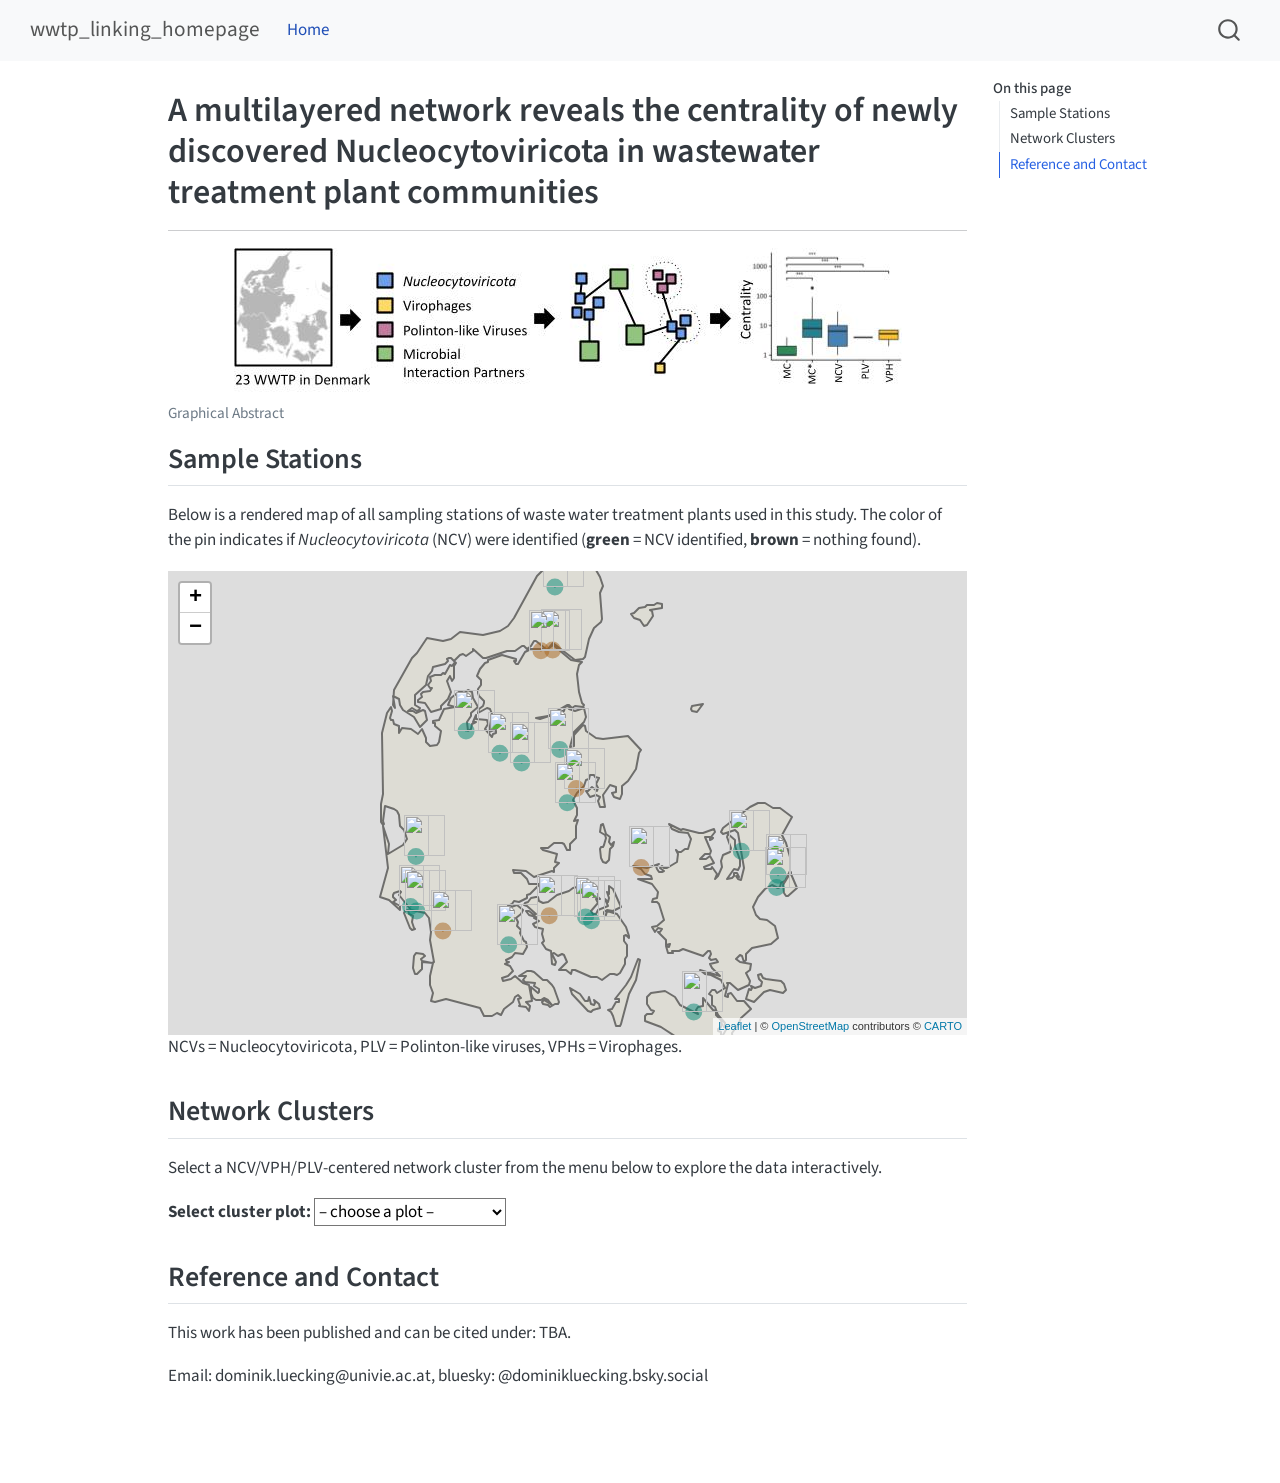
==== commit 9bfb21b2: "removed about.qmd" ====
--- a/docs/index.html
+++ b/docs/index.html
@@ -103,10 +103,6 @@
   <li class="nav-item">
     <a class="nav-link active" href="./index.html" aria-current="page"> 
 <span class="menu-text">Home</span></a>
-  </li>  
-  <li class="nav-item">
-    <a class="nav-link" href="./about.html"> 
-<span class="menu-text">About</span></a>
   </li>  
 </ul>
           </div> <!-- /navcollapse -->
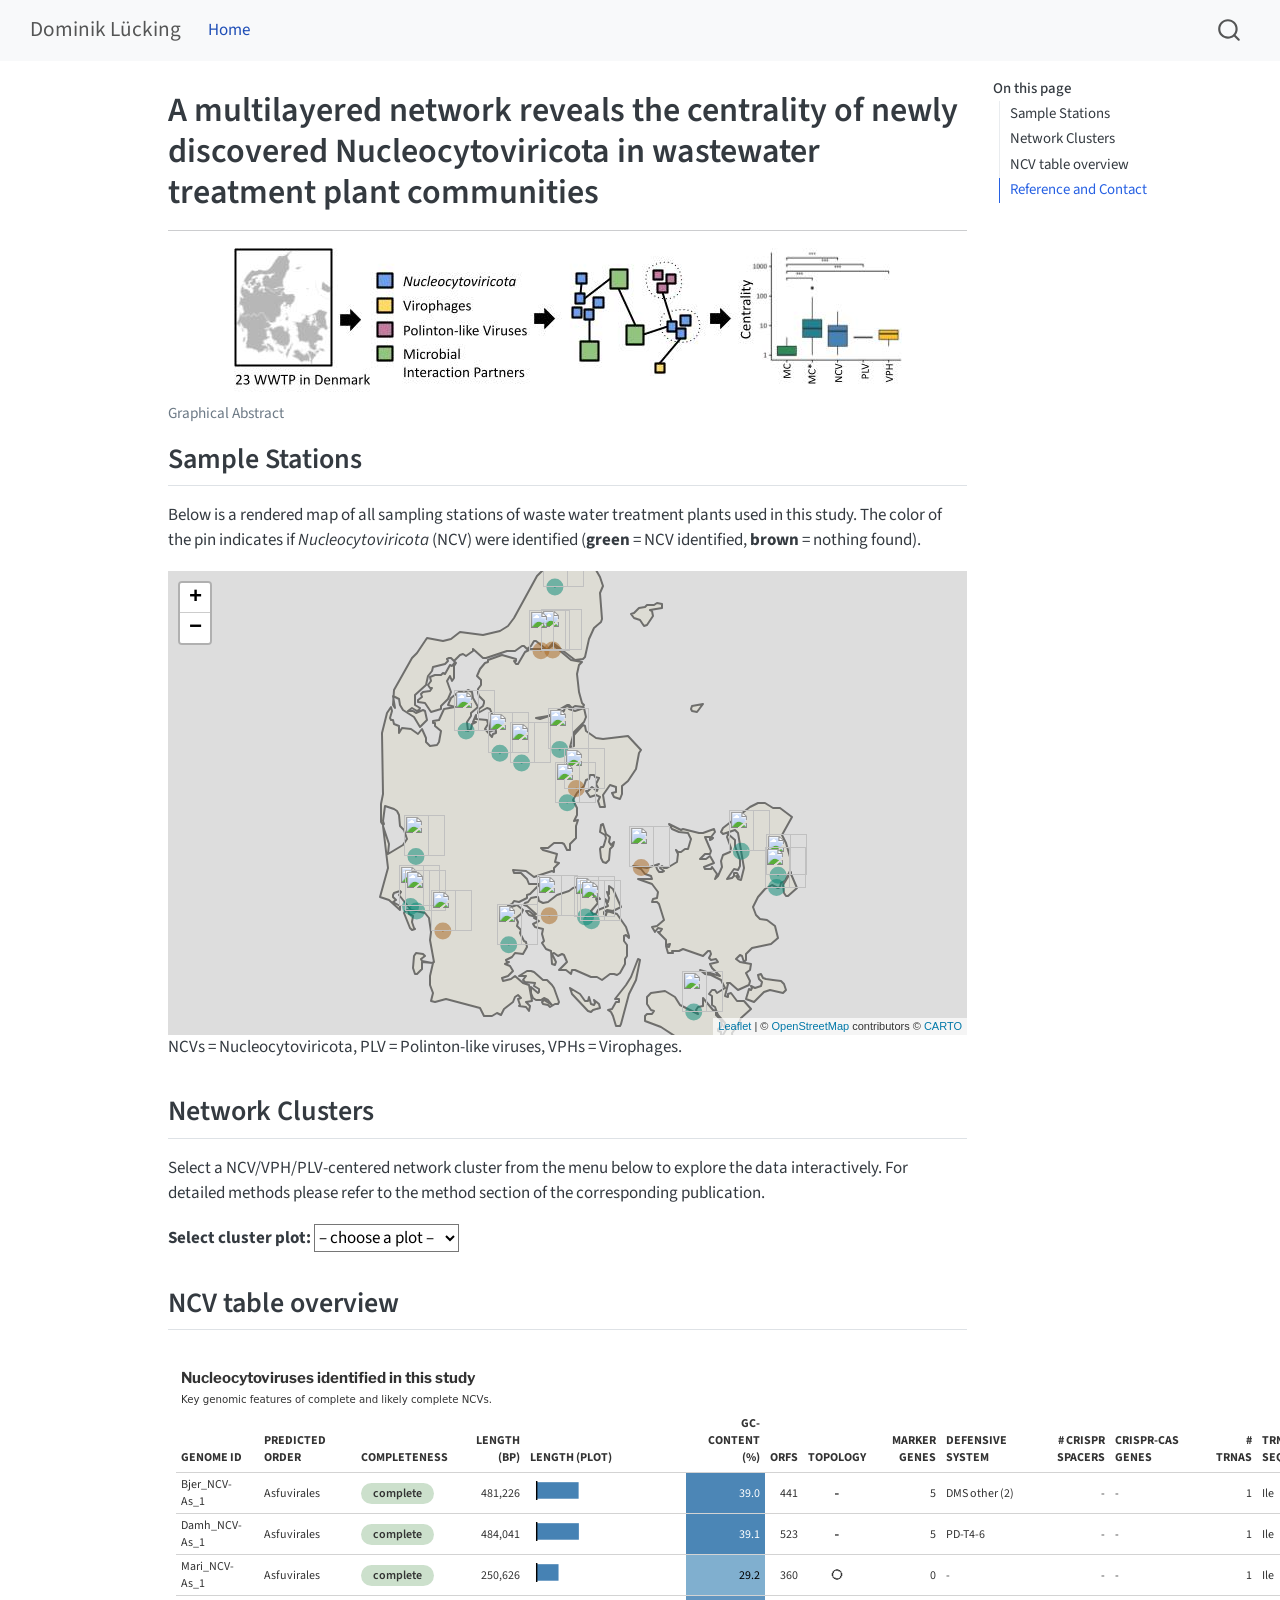
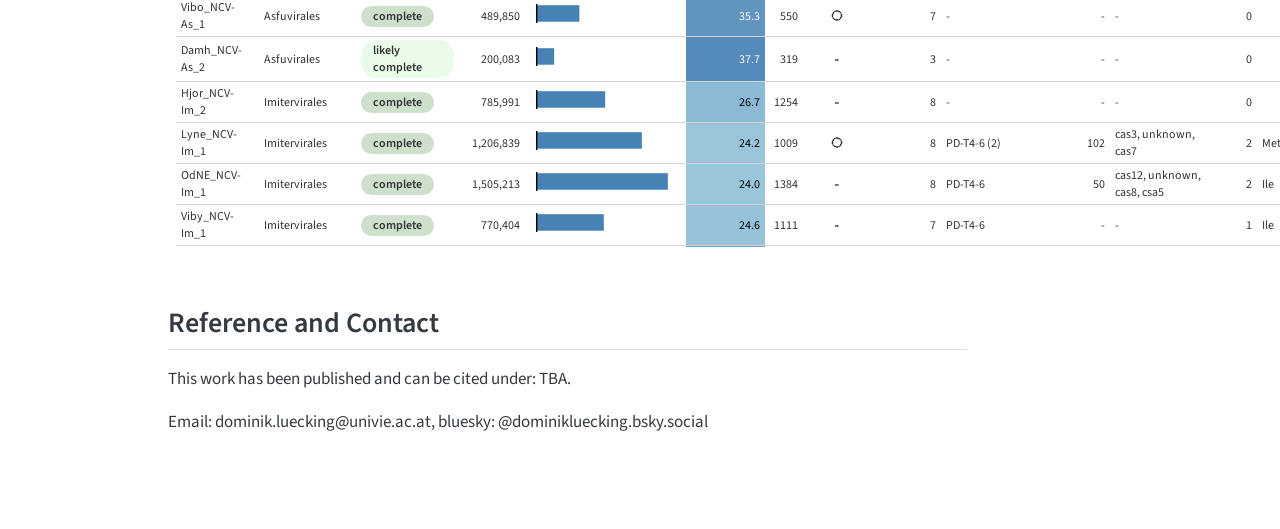
==== commit f8ad19dc: "final?" ====
--- a/docs/index.html
+++ b/docs/index.html
@@ -7,7 +7,7 @@
 <meta name="viewport" content="width=device-width, initial-scale=1.0, user-scalable=yes">
 
 
-<title>A multilayered network reveals the centrality of newly discovered Nucleocytoviricota in wastewater treatment plant communities – wwtp_linking_homepage</title>
+<title>A multilayered network reveals the centrality of newly discovered Nucleocytoviricota in wastewater treatment plant communities – Dominik Lücking</title>
 <style>
 code{white-space: pre-wrap;}
 span.smallcaps{font-variant: small-caps;}
@@ -91,7 +91,7 @@
       <div class="navbar-container container-fluid">
       <div class="navbar-brand-container mx-auto">
     <a class="navbar-brand" href="./index.html">
-    <span class="navbar-title">wwtp_linking_homepage</span>
+    <span class="navbar-title">Dominik Lücking</span>
     </a>
   </div>
             <div id="quarto-search" class="" title="Search"></div>
@@ -122,6 +122,7 @@
   <ul>
   <li><a href="#sample-stations" id="toc-sample-stations" class="nav-link active" data-scroll-target="#sample-stations">Sample Stations</a></li>
   <li><a href="#network-clusters" id="toc-network-clusters" class="nav-link" data-scroll-target="#network-clusters">Network Clusters</a></li>
+  <li><a href="#ncv-table-overview" id="toc-ncv-table-overview" class="nav-link" data-scroll-target="#ncv-table-overview">NCV table overview</a></li>
   <li><a href="#reference-and-contact" id="toc-reference-and-contact" class="nav-link" data-scroll-target="#reference-and-contact">Reference and Contact</a></li>
   </ul>
 </nav>
@@ -160,34 +161,51 @@
 <p>Below is a rendered map of all sampling stations of waste water treatment plants used in this study. The color of the pin indicates if <em>Nucleocytoviricota</em> (NCV) were identified (<strong>green</strong> = NCV identified, <strong>brown</strong> = nothing found).</p>
 <div class="cell">
 <div class="cell-output-display">
-<div class="leaflet html-widget html-fill-item" id="htmlwidget-fe502de2f0a9d14ce6db" style="width:100%;height:464px;"></div>
-<script type="application/json" data-for="htmlwidget-fe502de2f0a9d14ce6db">{"x":{"options":{"crs":{"crsClass":"L.CRS.EPSG3857","code":null,"proj4def":null,"projectedBounds":null,"options":{}}},"setView":[[56.12879,10.153119],7,[]],"calls":[{"method":"addMarkers","args":[[57.0527582561546,57.0476933651139,55.6055850284056,56.3716549954585,55.6828807689676,56.2156723426055,55.4313012676258,55.4601408066117,55.4882431871046,55.830814304769,55.2499408463708,57.5782804106036,57.4273995953609,55.7307331205956,55.7985073557316,54.8266672876607,55.3992822335363,55.4234773954143,56.4541135729896,55.3349946831508,56.5653049203749,56.4304696807628,56.128792701176],[9.99353217526413,9.86535315867143,12.4531804627683,9.652673595140771,12.4704261718544,10.2541400112531,9.956537732250469,8.499801156938659,8.43263104858935,12.0661360839722,9.511042286912421,10.0002986643331,10.0184130608111,10.9665538823266,8.49188321102776,11.5440079652769,10.4205337310327,10.3547622819414,10.0713675025584,8.78742097138589,9.042676474111561,9.41385526002489,10.1531187241813],null,null,null,{"interactive":true,"draggable":false,"keyboard":true,"title":"","alt":"","zIndexOffset":0,"opacity":1,"riseOnHover":false,"riseOffset":250},["<strong>Sample: <\/strong>AalE<br> \n                   <strong>Number of contigs in sample: <\/strong>61455<br> \n                   <strong>NCVs identified: <\/strong>No NCVs identified.<br> \n                   <strong>PLVs identified: <\/strong>0<br>\n                   <strong>VPHs identified: <\/strong>1<br>","<strong>Sample: <\/strong>AalW<br> \n                   <strong>Number of contigs in sample: <\/strong>99282<br> \n                   <strong>NCVs identified: <\/strong>No NCVs identified.<br> \n                   <strong>PLVs identified: <\/strong>1<br>\n                   <strong>VPHs identified: <\/strong>0<br>","<strong>Sample: <\/strong>Aved<br> \n                   <strong>Number of contigs in sample: <\/strong>92166<br> \n                   <strong>NCVs identified: <\/strong>1 (0 complete)<br> \n                   <strong>PLVs identified: <\/strong>2<br>\n                   <strong>VPHs identified: <\/strong>2<br>","<strong>Sample: <\/strong>Bjer<br> \n                   <strong>Number of contigs in sample: <\/strong>46741<br> \n                   <strong>NCVs identified: <\/strong>5 (2 complete)<br> \n                   <strong>PLVs identified: <\/strong>1<br>\n                   <strong>VPHs identified: <\/strong>0<br>","<strong>Sample: <\/strong>Damh<br> \n                   <strong>Number of contigs in sample: <\/strong>45589<br> \n                   <strong>NCVs identified: <\/strong>3 (1 complete)<br> \n                   <strong>PLVs identified: <\/strong>0<br>\n                   <strong>VPHs identified: <\/strong>3<br>","<strong>Sample: <\/strong>Ega<br> \n                   <strong>Number of contigs in sample: <\/strong>42522<br> \n                   <strong>NCVs identified: <\/strong>No NCVs identified.<br> \n                   <strong>PLVs identified: <\/strong>0<br>\n                   <strong>VPHs identified: <\/strong>0<br>","<strong>Sample: <\/strong>Ejby<br> \n                   <strong>Number of contigs in sample: <\/strong>48613<br> \n                   <strong>NCVs identified: <\/strong>No NCVs identified.<br> \n                   <strong>PLVs identified: <\/strong>1<br>\n                   <strong>VPHs identified: <\/strong>0<br>","<strong>Sample: <\/strong>EsbE<br> \n                   <strong>Number of contigs in sample: <\/strong>40649<br> \n                   <strong>NCVs identified: <\/strong>4 (2 complete)<br> \n                   <strong>PLVs identified: <\/strong>0<br>\n                   <strong>VPHs identified: <\/strong>0<br>","<strong>Sample: <\/strong>EsbW<br> \n                   <strong>Number of contigs in sample: <\/strong>61751<br> \n                   <strong>NCVs identified: <\/strong>5 (4 complete)<br> \n                   <strong>PLVs identified: <\/strong>0<br>\n                   <strong>VPHs identified: <\/strong>0<br>","<strong>Sample: <\/strong>Fred<br> \n                   <strong>Number of contigs in sample: <\/strong>85457<br> \n                   <strong>NCVs identified: <\/strong>9 (2 complete)<br> \n                   <strong>PLVs identified: <\/strong>0<br>\n                   <strong>VPHs identified: <\/strong>2<br>","<strong>Sample: <\/strong>Hade<br> \n                   <strong>Number of contigs in sample: <\/strong>95159<br> \n                   <strong>NCVs identified: <\/strong>4 (2 complete)<br> \n                   <strong>PLVs identified: <\/strong>0<br>\n                   <strong>VPHs identified: <\/strong>1<br>","<strong>Sample: <\/strong>Hirt<br> \n                   <strong>Number of contigs in sample: <\/strong>80003<br> \n                   <strong>NCVs identified: <\/strong>2 (0 complete)<br> \n                   <strong>PLVs identified: <\/strong>0<br>\n                   <strong>VPHs identified: <\/strong>0<br>","<strong>Sample: <\/strong>Hjor<br> \n                   <strong>Number of contigs in sample: <\/strong>28880<br> \n                   <strong>NCVs identified: <\/strong>4 (3 complete)<br> \n                   <strong>PLVs identified: <\/strong>0<br>\n                   <strong>VPHs identified: <\/strong>0<br>","<strong>Sample: <\/strong>Kalu<br> \n                   <strong>Number of contigs in sample: <\/strong>26033<br> \n                   <strong>NCVs identified: <\/strong>No NCVs identified.<br> \n                   <strong>PLVs identified: <\/strong>0<br>\n                   <strong>VPHs identified: <\/strong>0<br>","<strong>Sample: <\/strong>Lyne<br> \n                   <strong>Number of contigs in sample: <\/strong>79732<br> \n                   <strong>NCVs identified: <\/strong>8 (1 complete)<br> \n                   <strong>PLVs identified: <\/strong>2<br>\n                   <strong>VPHs identified: <\/strong>3<br>","<strong>Sample: <\/strong>Mari<br> \n                   <strong>Number of contigs in sample: <\/strong>50902<br> \n                   <strong>NCVs identified: <\/strong>3 (2 complete)<br> \n                   <strong>PLVs identified: <\/strong>1<br>\n                   <strong>VPHs identified: <\/strong>0<br>","<strong>Sample: <\/strong>OdNE<br> \n                   <strong>Number of contigs in sample: <\/strong>54904<br> \n                   <strong>NCVs identified: <\/strong>1 (1 complete)<br> \n                   <strong>PLVs identified: <\/strong>0<br>\n                   <strong>VPHs identified: <\/strong>0<br>","<strong>Sample: <\/strong>OdNW<br> \n                   <strong>Number of contigs in sample: <\/strong>51063<br> \n                   <strong>NCVs identified: <\/strong>4 (1 complete)<br> \n                   <strong>PLVs identified: <\/strong>0<br>\n                   <strong>VPHs identified: <\/strong>0<br>","<strong>Sample: <\/strong>Rand<br> \n                   <strong>Number of contigs in sample: <\/strong>49403<br> \n                   <strong>NCVs identified: <\/strong>2 (0 complete)<br> \n                   <strong>PLVs identified: <\/strong>3<br>\n                   <strong>VPHs identified: <\/strong>0<br>","<strong>Sample: <\/strong>Ribe<br> \n                   <strong>Number of contigs in sample: <\/strong>64558<br> \n                   <strong>NCVs identified: <\/strong>No NCVs identified.<br> \n                   <strong>PLVs identified: <\/strong>1<br>\n                   <strong>VPHs identified: <\/strong>0<br>","<strong>Sample: <\/strong>Skiv<br> \n                   <strong>Number of contigs in sample: <\/strong>71187<br> \n                   <strong>NCVs identified: <\/strong>5 (0 complete)<br> \n                   <strong>PLVs identified: <\/strong>0<br>\n                   <strong>VPHs identified: <\/strong>1<br>","<strong>Sample: <\/strong>Vibo<br> \n                   <strong>Number of contigs in sample: <\/strong>40913<br> \n                   <strong>NCVs identified: <\/strong>1 (1 complete)<br> \n                   <strong>PLVs identified: <\/strong>2<br>\n                   <strong>VPHs identified: <\/strong>1<br>","<strong>Sample: <\/strong>Viby<br> \n                   <strong>Number of contigs in sample: <\/strong>34237<br> \n                   <strong>NCVs identified: <\/strong>2 (1 complete)<br> \n                   <strong>PLVs identified: <\/strong>0<br>\n                   <strong>VPHs identified: <\/strong>1<br>"],null,null,null,["AalE","AalW","Aved","Bjer","Damh","Ega","Ejby","EsbE","EsbW","Fred","Hade","Hirt","Hjor","Kalu","Lyne","Mari","OdNE","OdNW","Rand","Ribe","Skiv","Vibo","Viby"],{"interactive":false,"permanent":false,"direction":"auto","opacity":1,"offset":[10,-10],"textsize":"14px","textOnly":false,"className":"","sticky":true},null]},{"method":"addProviderTiles","args":["CartoDB.VoyagerNoLabels",null,null,{"errorTileUrl":"","noWrap":false,"detectRetina":false}]},{"method":"addGeoJSON","args":["{\"type\":\"FeatureCollection\",\"features\":[{\"geometry\":{\"type\":\"MultiPolygon\",\"coordinates\":[[[[8.660776,54.896311],[8.668793,54.91352],[8.661388,54.920315],[8.674815,54.947943],[8.666352,54.973334],[8.650401,54.997992],[8.640961,55.023383],[8.644786,55.055732],[8.656505,55.082506],[8.670909,55.107123],[8.681895,55.133205],[8.575531,55.14411],[8.56365,55.143378],[8.559906,55.135077],[8.557384,55.096381],[8.551117,55.091376],[8.541352,55.090277],[8.528575,55.081977],[8.514822,55.070787],[8.49936,55.065579],[8.483897,55.067613],[8.470225,55.078599],[8.458832,55.103461],[8.460216,55.127387],[8.466482,55.151597],[8.470225,55.177558],[8.488943,55.19717],[8.530528,55.200751],[8.572602,55.193671],[8.593761,55.180976],[8.580333,55.178941],[8.569509,55.173774],[8.552094,55.160549],[8.555186,55.149359],[8.614757,55.144355],[8.669281,55.136908],[8.689464,55.141588],[8.687185,55.16059],[8.668793,55.194648],[8.655935,55.237494],[8.648448,55.28026],[8.650401,55.291734],[8.659353,55.305813],[8.661388,55.314439],[8.659679,55.327216],[8.648448,55.352281],[8.639415,55.397406],[8.632091,55.418769],[8.617686,55.437934],[8.59254,55.449286],[8.556651,55.454291],[8.490001,55.455308],[8.441905,55.463935],[8.401134,55.485663],[8.310395,55.56269],[8.311209,55.56977],[8.332367,55.572008],[8.332367,55.578274],[8.313162,55.582709],[8.290212,55.583808],[8.267833,55.580512],[8.250499,55.572008],[8.239024,55.557929],[8.242035,55.548529],[8.271739,55.530463],[8.262462,55.529202],[8.256358,55.526801],[8.243663,55.516791],[8.266775,55.51439],[8.293956,55.50434],[8.316742,55.489407],[8.326182,55.472113],[8.313324,55.469306],[8.193614,55.525946],[8.1692,55.534084],[8.110606,55.540229],[8.095225,55.549058],[8.094005,55.56391],[8.150238,55.649237],[8.169119,55.687934],[8.181651,55.729071],[8.18336,55.769599],[8.13559,55.96601],[8.130707,55.976142],[8.127778,55.978217],[8.126801,55.982978],[8.127778,55.987616],[8.130707,55.989732],[8.136729,55.988593],[8.139415,55.986029],[8.141124,55.983466],[8.144054,55.982327],[8.150564,55.977037],[8.175466,55.900336],[8.19337,55.873847],[8.195974,55.862779],[8.193614,55.853217],[8.183849,55.839504],[8.181651,55.828355],[8.185069,55.814643],[8.193614,55.811835],[8.238536,55.826077],[8.286306,55.84748],[8.308849,55.851996],[8.34783,55.86933],[8.387706,55.89289],[8.393321,55.909166],[8.386892,55.9265],[8.372895,55.943427],[8.356944,55.958686],[8.319509,55.986029],[8.319509,56.017035],[8.308116,56.052924],[8.2824,56.075873],[8.247732,56.08983],[8.170584,56.109565],[8.149669,56.111151],[8.140636,56.102729],[8.141612,56.060004],[8.139903,56.03974],[8.1338,56.017035],[8.137462,56.000393],[8.134776,55.993964],[8.120128,55.996568],[8.115977,56.001858],[8.111664,56.012274],[8.107921,56.024319],[8.103363,56.096869],[8.106456,56.119452],[8.130626,56.181952],[8.1338,56.205471],[8.122406,56.551663],[8.126638,56.568427],[8.1338,56.585639],[8.178722,56.672065],[8.198985,56.698879],[8.213878,56.711819],[8.219981,56.709174],[8.223969,56.700426],[8.233165,56.695461],[8.232432,56.688381],[8.209972,56.655951],[8.202159,56.64704],[8.202159,56.640204],[8.208344,56.636786],[8.215099,56.634955],[8.233165,56.633979],[8.236583,56.629706],[8.240489,56.620063],[8.245779,56.610419],[8.253917,56.606106],[8.294932,56.601996],[8.305919,56.597805],[8.291515,56.593004],[8.295177,56.583808],[8.292491,56.567694],[8.29835,56.558295],[8.307384,56.554348],[8.315196,56.556871],[8.318044,56.563625],[8.312022,56.571967],[8.312022,56.578803],[8.343516,56.58454],[8.3921,56.585273],[8.436534,56.580227],[8.455903,56.568549],[8.46518,56.566881],[8.514659,56.544664],[8.528494,56.548163],[8.541352,56.55683],[8.552094,56.56802],[8.559581,56.578803],[8.565766,56.578803],[8.596039,56.531806],[8.596853,56.524156],[8.593028,56.519924],[8.594574,56.510484],[8.601085,56.501125],[8.617442,56.493801],[8.636974,56.479722],[8.648448,56.475735],[8.665538,56.475898],[8.726573,56.483222],[8.733165,56.485053],[8.738536,56.490058],[8.742035,56.497748],[8.743419,56.507066],[8.743663,56.521674],[8.744965,56.531562],[8.750824,56.552069],[8.755138,56.557807],[8.760427,56.560126],[8.762543,56.563381],[8.757579,56.571967],[8.726573,56.585639],[8.716563,56.586168],[8.708995,56.588568],[8.704438,56.593695],[8.702973,56.602362],[8.698497,56.611233],[8.681488,56.616278],[8.681895,56.626532],[8.69516,56.633246],[8.740896,56.634955],[8.805431,56.695461],[8.820486,56.700385],[8.861583,56.707465],[8.916759,56.708808],[8.918712,56.711005],[8.894786,56.715969],[8.851085,56.716783],[8.840831,56.722357],[8.850108,56.74018],[8.864757,56.755845],[8.876638,56.764309],[8.908458,56.777411],[8.95574,56.802965],[8.974294,56.805365],[8.985199,56.804145],[9.003673,56.799058],[9.014903,56.797838],[9.026622,56.799628],[9.032725,56.803778],[9.037608,56.808539],[9.045584,56.812201],[9.063162,56.812567],[9.086111,56.808417],[9.105968,56.800116],[9.114513,56.787991],[9.120453,56.764594],[9.134451,56.750718],[9.150564,56.740912],[9.162852,56.729641],[9.176036,56.708564],[9.148204,56.704739],[9.118826,56.678778],[9.093435,56.674994],[9.093435,56.667548],[9.097504,56.658433],[9.086681,56.649604],[9.059337,56.633979],[9.049978,56.619818],[9.048839,56.607164],[9.052989,56.575385],[9.060557,56.565741],[9.076996,56.567369],[9.093435,56.57807],[9.106781,56.610785],[9.121593,56.613023],[9.139659,56.611029],[9.155447,56.612942],[9.149181,56.622504],[9.141124,56.626044],[9.131521,56.624823],[9.121349,56.620347],[9.128917,56.631252],[9.136729,56.639065],[9.143728,56.647691],[9.148611,56.661322],[9.155447,56.661322],[9.149425,56.638861],[9.175548,56.635443],[9.211192,56.638861],[9.233653,56.637152],[9.247244,56.632025],[9.262462,56.633734],[9.276215,56.632961],[9.28533,56.620347],[9.2824,56.610541],[9.259451,56.591946],[9.250336,56.578803],[9.261241,56.576361],[9.263357,56.571967],[9.264008,56.565904],[9.270844,56.558295],[9.28061,56.552802],[9.305675,56.544664],[9.309744,56.540513],[9.312185,56.535102],[9.316417,56.530829],[9.326182,56.530341],[9.340587,56.547065],[9.34669,56.552069],[9.36085,56.544745],[9.373057,56.55272],[9.372732,56.565375],[9.350352,56.571967],[9.319347,56.561713],[9.317393,56.558661],[9.312836,56.557766],[9.302257,56.558295],[9.293712,56.561021],[9.293142,56.566799],[9.296153,56.571601],[9.298839,56.571967],[9.300629,56.609117],[9.317068,56.641099],[9.32602,56.66942],[9.325938,56.669623],[9.305675,56.695461],[9.295909,56.701565],[9.290701,56.703843],[9.270844,56.702338],[9.230642,56.692084],[9.220714,56.684272],[9.199067,56.676581],[9.177908,56.675849],[9.169119,56.688666],[9.180349,56.700751],[9.22641,56.716254],[9.236827,56.733059],[9.242524,56.747056],[9.240489,56.753974],[9.215505,56.758857],[9.205251,56.763821],[9.196544,56.770453],[9.189708,56.777411],[9.184418,56.784003],[9.178722,56.794135],[9.174978,56.806057],[9.176036,56.818427],[9.181163,56.821723],[9.204112,56.84162],[9.206716,56.84634],[9.211436,56.851508],[9.210623,56.863105],[9.205903,56.874579],[9.199555,56.879828],[9.187836,56.881171],[9.178966,56.884589],[9.162852,56.89411],[9.181488,56.919094],[9.200206,56.93891],[9.22047,56.955064],[9.251475,56.972561],[9.258474,56.97484],[9.265961,56.976223],[9.274669,56.97663],[9.279959,56.979804],[9.285492,56.993964],[9.288748,56.997138],[9.437022,57.0244],[9.470063,57.02383],[9.586762,56.997138],[9.586762,56.989691],[9.573985,56.985012],[9.57309,56.978827],[9.580821,56.972968],[9.594249,56.969184],[9.607921,56.969875],[9.617686,56.975043],[9.654145,57.006781],[9.670665,57.024848],[9.688975,57.03913],[9.728201,57.047065],[9.761241,57.05858],[9.809093,57.051744],[9.915782,57.05858],[9.856619,57.08869],[9.826671,57.094875],[9.806407,57.104234],[9.795665,57.106391],[9.787608,57.103949],[9.752452,57.077786],[9.733246,57.066799],[9.711925,57.061265],[9.693207,57.069159],[9.675141,57.079169],[9.656098,57.076361],[9.621104,57.05858],[9.580821,57.049302],[9.493988,57.04857],[9.265147,57.003404],[9.245372,57.002346],[9.22641,57.007025],[9.114513,57.05858],[9.12086,57.045396],[9.112804,57.038642],[9.079845,57.031236],[9.055431,57.021145],[9.042654,57.017727],[9.025727,57.017564],[9.031993,57.02383],[9.014008,57.030178],[8.996755,57.028062],[8.979666,57.020494],[8.963145,57.010199],[8.946951,57.011176],[8.926443,57.000149],[8.909028,56.988186],[8.901622,56.986274],[8.893077,56.999661],[8.87322,57.004828],[8.850434,57.003485],[8.833344,56.997138],[8.847992,56.988471],[8.811697,56.969875],[8.762055,56.955471],[8.72641,56.961249],[8.702973,56.958441],[8.679535,56.952541],[8.668793,56.945299],[8.663341,56.92593],[8.649913,56.91413],[8.634125,56.905178],[8.621104,56.89411],[8.615408,56.865627],[8.614268,56.863349],[8.612559,56.854682],[8.607921,56.849677],[8.601329,56.845526],[8.569591,56.818427],[8.547048,56.817328],[8.536306,56.814521],[8.531749,56.808783],[8.524262,56.804755],[8.507823,56.801093],[8.491384,56.794257],[8.483897,56.781155],[8.492442,56.74726],[8.491466,56.731391],[8.47641,56.722154],[8.47641,56.715969],[8.516368,56.718207],[8.525564,56.715969],[8.533051,56.703803],[8.527029,56.695299],[8.514008,56.690253],[8.500987,56.688666],[8.489268,56.690741],[8.465831,56.700141],[8.452891,56.702338],[8.440929,56.700385],[8.420909,56.691352],[8.408214,56.688666],[8.408214,56.68122],[8.455903,56.688666],[8.470225,56.686103],[8.491222,56.676988],[8.500987,56.674994],[8.571544,56.691962],[8.586274,56.688666],[8.589041,56.681342],[8.586274,56.662299],[8.586274,56.653876],[8.601329,56.640611],[8.608084,56.631049],[8.593272,56.61636],[8.583018,56.60932],[8.569591,56.606106],[8.555431,56.604885],[8.546641,56.601711],[8.547048,56.59748],[8.559581,56.593004],[8.539317,56.59276],[8.511485,56.607001],[8.48699,56.625312],[8.47641,56.637152],[8.467296,56.652045],[8.444835,56.664049],[8.416759,56.672065],[8.391124,56.674994],[8.373383,56.680243],[8.352224,56.692939],[8.33253,56.708401],[8.319509,56.722154],[8.30836,56.758205],[8.302013,56.763739],[8.288422,56.766343],[8.260265,56.776679],[8.243663,56.777411],[8.258067,56.740546],[8.263194,56.71894],[8.260753,56.70539],[8.24586,56.704006],[8.238292,56.725043],[8.236176,56.771186],[8.247895,56.812445],[8.270356,56.843248],[8.449718,57.003974],[8.503591,57.034654],[8.586274,57.106391],[8.618012,57.12287],[8.653819,57.122504],[8.737153,57.106391],[8.783946,57.104804],[8.87436,57.116116],[8.914561,57.127427],[8.962576,57.156562],[8.980479,57.161038],[9.230642,57.141099],[9.321544,57.14704],[9.41212,57.165432],[9.497813,57.197008],[9.573253,57.242906],[9.788422,57.459296],[9.826427,57.489936],[9.895356,57.531562],[9.929861,57.56745],[9.943126,57.572496],[9.96697,57.591376],[10.015391,57.596625],[10.107677,57.592963],[10.197602,57.601223],[10.279552,57.620917],[10.350597,57.648993],[10.472504,57.716986],[10.539073,57.743842],[10.566091,57.749457],[10.596039,57.751166],[10.625011,57.747504],[10.648936,57.737006],[10.594412,57.725898],[10.542491,57.69892],[10.46046,57.630561],[10.430431,57.570543],[10.458344,57.525458],[10.508962,57.484036],[10.54656,57.435289],[10.517426,57.391303],[10.517914,57.339179],[10.539073,57.236721],[10.521983,57.221747],[10.470876,57.201158],[10.446788,57.184882],[10.411469,57.144436],[10.395518,57.117255],[10.384044,57.074205],[10.359223,57.026109],[10.347179,57.010199],[10.338715,57.003241],[10.330577,56.999335],[10.319672,56.997504],[10.272472,56.99787],[10.257986,56.995836],[10.239757,56.992825],[10.156016,57.02383],[10.094005,57.060492],[10.052745,57.069729],[10.019379,57.088446],[9.99464,57.092719],[9.974457,57.086493],[9.946137,57.061184],[9.926931,57.05858],[9.945486,57.057318],[9.966563,57.072211],[9.984141,57.079047],[10.001964,57.083889],[10.022634,57.079088],[10.121267,57.022121],[10.153982,57.013251],[10.192393,56.994045],[10.214366,56.989691],[10.295095,56.988593],[10.313731,56.982856],[10.285655,56.96369],[10.279552,56.955512],[10.27475,56.942288],[10.269298,56.915025],[10.26588,56.907701],[10.273123,56.891343],[10.284028,56.840318],[10.288341,56.800116],[10.295421,56.778876],[10.319998,56.736477],[10.328461,56.729804],[10.338227,56.723944],[10.340587,56.717353],[10.326834,56.708564],[10.318696,56.708238],[10.295177,56.714301],[10.282563,56.715969],[10.237559,56.715969],[10.221853,56.712104],[10.203868,56.702338],[10.187022,56.712226],[10.168142,56.720038],[10.146495,56.722357],[10.121267,56.715969],[10.098969,56.706122],[10.08961,56.704047],[10.073497,56.702338],[10.05836,56.698228],[10.027517,56.684272],[9.990896,56.676947],[9.945567,56.658149],[9.805919,56.64704],[9.805919,56.640204],[9.851329,56.635728],[10.001475,56.661322],[10.034923,56.672838],[10.049571,56.674994],[10.052908,56.677151],[10.053477,56.68183],[10.055431,56.68651],[10.062836,56.688666],[10.070974,56.687486],[10.084321,56.682359],[10.090587,56.68122],[10.101329,56.682685],[10.113617,56.686713],[10.12379,56.692328],[10.128103,56.698879],[10.134776,56.712388],[10.150564,56.714423],[10.18336,56.708564],[10.180837,56.704901],[10.175792,56.695461],[10.193207,56.69359],[10.241954,56.688381],[10.283539,56.689765],[10.310313,56.698879],[10.334239,56.703843],[10.352794,56.68183],[10.357677,56.648749],[10.340343,56.620347],[10.27296,56.591702],[10.223318,56.560614],[10.214366,56.558295],[10.207286,56.525784],[10.203868,56.516669],[10.211436,56.505316],[10.206798,56.490953],[10.195486,56.477688],[10.18336,56.46955],[10.214122,56.470445],[10.225597,56.475735],[10.224376,56.513617],[10.22755,56.541083],[10.237641,56.554389],[10.279552,56.571967],[10.312673,56.596625],[10.330333,56.603217],[10.350922,56.595893],[10.354503,56.589545],[10.359874,56.568101],[10.36085,56.561713],[10.365245,56.558417],[10.394867,56.544664],[10.4699,56.520901],[10.551524,56.51557],[10.789073,56.536363],[10.822276,56.534247],[10.854991,56.524156],[10.869884,56.514716],[10.90211,56.483222],[10.964122,56.448432],[10.964122,56.442206],[10.940929,56.429511],[10.928477,56.40648],[10.923513,56.379869],[10.922618,56.356269],[10.911632,56.334052],[10.819591,56.260932],[10.77296,56.242987],[10.755382,56.229315],[10.750011,56.216051],[10.752615,56.184963],[10.738617,56.154527],[10.707042,56.150865],[10.672211,56.165188],[10.648936,56.188381],[10.674653,56.190823],[10.685232,56.196234],[10.69044,56.208889],[10.687673,56.222235],[10.677582,56.226304],[10.664561,56.227607],[10.652599,56.232733],[10.628591,56.237535],[10.60377,56.221015],[10.581228,56.199205],[10.549164,56.178209],[10.556163,56.154934],[10.569347,56.129462],[10.573741,56.112616],[10.563975,56.105618],[10.548025,56.101264],[10.531016,56.100165],[10.518565,56.102729],[10.508474,56.111029],[10.498546,56.130194],[10.491222,56.13996],[10.499197,56.144721],[10.516124,56.151597],[10.525401,56.153632],[10.51824,56.164781],[10.509451,56.170111],[10.46811,56.177069],[10.458995,56.176093],[10.436697,56.167914],[10.408702,56.164862],[10.391449,56.172675],[10.376231,56.186672],[10.354666,56.202053],[10.376964,56.203315],[10.410411,56.218492],[10.42921,56.22248],[10.44337,56.21662],[10.460704,56.206204],[10.477794,56.202338],[10.491222,56.216295],[10.474294,56.232245],[10.475434,56.244696],[10.504731,56.277777],[10.491222,56.277655],[10.476817,56.280911],[10.463634,56.286851],[10.453624,56.294501],[10.442638,56.298651],[10.416759,56.291897],[10.403005,56.298245],[10.399262,56.284857],[10.393809,56.276516],[10.38502,56.272162],[10.371104,56.270941],[10.36378,56.26557],[10.336925,56.232733],[10.312511,56.215155],[10.258474,56.190253],[10.234223,56.171332],[10.220225,56.147895],[10.226899,56.133246],[10.243419,56.119574],[10.259044,56.099026],[10.265636,56.073717],[10.261485,56.054429],[10.249197,56.036933],[10.23113,56.017035],[10.255138,56.023627],[10.272716,56.024848],[10.277517,56.017768],[10.252452,55.986233],[10.250011,55.973456],[10.251638,55.948188],[10.250743,55.930732],[10.249278,55.923041],[10.245372,55.914618],[10.221365,55.896918],[10.21754,55.889838],[10.212657,55.889879],[10.201834,55.885891],[10.190196,55.879706],[10.18336,55.873725],[10.188324,55.871161],[10.195567,55.861314],[10.199392,55.850735],[10.190603,55.843492],[10.187348,55.838609],[10.18214,55.833686],[10.172699,55.831488],[10.160411,55.833319],[10.151052,55.838121],[10.135509,55.851996],[10.131033,55.858466],[10.128103,55.865871],[10.12379,55.873277],[10.114513,55.879869],[10.101817,55.882392],[10.004649,55.879869],[9.99171,55.877346],[9.983653,55.871405],[9.977387,55.864569],[9.97047,55.859442],[9.944509,55.853583],[9.891775,55.855373],[9.867442,55.851996],[9.892589,55.836249],[10.035655,55.818427],[10.045746,55.813951],[10.042166,55.803412],[10.025645,55.783026],[10.017345,55.76557],[10.019786,55.75788],[10.033702,55.756049],[10.059825,55.756415],[10.059825,55.749498],[10.018809,55.736274],[10.006847,55.725043],[10.01824,55.708564],[10.014496,55.706855],[10.005219,55.701117],[9.9817,55.709418],[9.871837,55.69123],[9.821788,55.675971],[9.792247,55.674465],[9.730968,55.688137],[9.695649,55.705797],[9.686534,55.708564],[9.583018,55.708889],[9.559581,55.715399],[9.556407,55.711575],[9.554535,55.708808],[9.553477,55.705797],[9.552745,55.701117],[9.573578,55.695461],[9.645518,55.694892],[9.658539,55.690375],[9.710297,55.660142],[9.720958,55.648261],[9.728201,55.637519],[9.738292,55.629706],[9.758149,55.626654],[9.85377,55.626654],[9.837413,55.61522],[9.785492,55.591946],[9.75766,55.571601],[9.744151,55.566352],[9.720876,55.564602],[9.712413,55.560289],[9.710623,55.55093],[9.710297,55.541571],[9.706879,55.537299],[9.643891,55.528306],[9.621104,55.518948],[9.60727,55.516791],[9.595225,55.518378],[9.572765,55.523912],[9.559581,55.523627],[9.562185,55.519517],[9.566417,55.516791],[9.551931,55.505113],[9.514903,55.498196],[9.498057,55.489447],[9.515636,55.48314],[9.534434,55.483832],[9.583669,55.491156],[9.592784,55.494289],[9.602387,55.495795],[9.660167,55.477973],[9.664236,55.466702],[9.659923,55.45303],[9.648936,55.441067],[9.635265,55.435736],[9.60141,55.43183],[9.586762,55.427436],[9.592052,55.416327],[9.60434,55.40119],[9.607921,55.393256],[9.605154,55.382025],[9.599294,55.373358],[9.600841,55.365912],[9.621104,55.358547],[9.633474,55.351996],[9.645274,55.342719],[9.648285,55.332913],[9.634613,55.325019],[9.634613,55.317572],[9.644867,55.31094],[9.681895,55.274644],[9.694184,55.271633],[9.706065,55.265082],[9.710297,55.248684],[9.706554,55.237006],[9.699474,55.229804],[9.692882,55.221015],[9.689789,55.204901],[9.684418,55.197577],[9.67156,55.19245],[9.655772,55.189439],[9.6421,55.188422],[9.583344,55.194648],[9.569835,55.192532],[9.561534,55.187201],[9.554942,55.180569],[9.545909,55.17414],[9.521821,55.165432],[9.507172,55.161933],[9.494395,55.160549],[9.486339,55.156236],[9.486339,55.147406],[9.49464,55.140082],[9.511892,55.140082],[9.511892,55.133205],[9.482432,55.133775],[9.468761,55.131781],[9.456554,55.125718],[9.466645,55.121405],[9.479177,55.119696],[9.508067,55.119534],[9.521332,55.115871],[9.535818,55.106879],[9.559581,55.085395],[9.533702,55.065823],[9.516612,55.056545],[9.498057,55.050686],[9.452403,55.045356],[9.434337,55.037543],[9.442882,55.023383],[9.455251,55.023179],[9.511892,55.036363],[9.537364,55.035386],[9.545909,55.036363],[9.553233,55.039618],[9.560232,55.04442],[9.568533,55.048774],[9.579926,55.050686],[9.601573,55.045396],[9.641856,55.019721],[9.662608,55.009711],[9.71754,55.001166],[9.730968,54.995429],[9.738617,54.980862],[9.760753,54.904975],[9.763194,54.900458],[9.761567,54.897406],[9.751964,54.893012],[9.737071,54.892768],[9.722992,54.89765],[9.711436,54.898586],[9.703461,54.886176],[9.715994,54.883775],[9.727875,54.879462],[9.737804,54.873521],[9.744477,54.866278],[9.748302,54.857856],[9.750255,54.846259],[9.745942,54.836005],[9.731212,54.831529],[9.719574,54.835842],[9.705333,54.85456],[9.696625,54.858873],[9.65504,54.857082],[9.6421,54.858873],[9.623302,54.865302],[9.624685,54.869289],[9.632823,54.873114],[9.634613,54.87934],[9.616954,54.894232],[9.610362,54.903225],[9.617524,54.907294],[9.644216,54.913275],[9.638845,54.92475],[9.615001,54.932685],[9.586762,54.92772],[9.581228,54.92178],[9.568044,54.901435],[9.556814,54.890326],[9.550548,54.882717],[9.545909,54.87934],[9.538341,54.877916],[9.522146,54.879299],[9.515147,54.875922],[9.498057,54.864325],[9.456391,54.843817],[9.442882,54.831529],[9.43629,54.810452],[9.437503,54.810411],[9.436922,54.810144],[9.422143,54.80725],[9.405193,54.808387],[9.385039,54.819394],[9.366952,54.817017],[9.355997,54.811332],[9.341734,54.809059],[9.332019,54.803219],[9.317033,54.801617],[9.244066,54.801772],[9.226392,54.805906],[9.219054,54.817792],[9.216057,54.831745],[9.21151,54.841822],[9.194766,54.8504],[8.982686,54.879339],[8.904138,54.897942],[8.824246,54.9059],[8.800889,54.903833],[8.732779,54.889054],[8.695882,54.889984],[8.660776,54.896311]]],[[[11.845225,54.73192],[11.833832,54.724555],[11.823578,54.722113],[11.814708,54.718695],[11.806977,54.707994],[11.846446,54.697821],[11.842621,54.676215],[11.81072,54.655097],[11.766124,54.646552],[11.610525,54.666409],[11.560069,54.659613],[11.512218,54.646552],[11.474376,54.626125],[11.451834,54.628363],[11.358735,54.660549],[11.297699,54.691555],[11.187755,54.732245],[11.138194,54.738593],[11.084646,54.753119],[11.030528,54.760647],[11.009288,54.771633],[10.999197,54.78677],[11.005707,54.803656],[11.030772,54.812161],[11.06129,54.809312],[11.089692,54.810614],[11.108165,54.831529],[11.09197,54.835028],[11.07838,54.841132],[11.025238,54.879462],[11.018809,54.886176],[11.018809,54.903388],[11.0324,54.919257],[11.073985,54.948188],[11.088145,54.944159],[11.2317,54.961249],[11.256033,54.954576],[11.303477,54.93244],[11.321056,54.92772],[11.338878,54.919135],[11.368907,54.88109],[11.392751,54.872504],[11.416759,54.86933],[11.594737,54.811103],[11.585134,54.828518],[11.573578,54.839342],[11.572765,54.847968],[11.594737,54.858873],[11.622081,54.858873],[11.646332,54.865383],[11.656261,54.866278],[11.647227,54.877143],[11.644786,54.889635],[11.646332,54.902289],[11.649425,54.91352],[11.725759,54.873358],[11.731944,54.858873],[11.755626,54.841132],[11.770681,54.834296],[11.787283,54.831529],[11.777192,54.825995],[11.77296,54.824693],[11.787608,54.806871],[11.837738,54.782782],[11.848643,54.773179],[11.851329,54.756822],[11.855479,54.749457],[11.855479,54.743598],[11.845225,54.73192]]],[[[10.450206,54.899807],[10.466645,54.89057],[10.485688,54.883694],[10.499197,54.874579],[10.498709,54.858873],[10.508149,54.854926],[10.518565,54.851996],[10.440115,54.841498],[10.41863,54.827826],[10.406261,54.824693],[10.383474,54.830756],[10.211436,54.939358],[10.19516,54.961859],[10.18922,54.977484],[10.203868,54.968085],[10.288748,54.940741],[10.313731,54.92772],[10.33725,54.905911],[10.34962,54.896715],[10.364268,54.893012],[10.379405,54.893052],[10.391368,54.895453],[10.395844,54.903469],[10.388845,54.920315],[10.403087,54.908393],[10.415212,54.878485],[10.426036,54.872504],[10.446788,54.872382],[10.460948,54.874498],[10.463634,54.882473],[10.450206,54.899807]]],[[[12.417166,55.030219],[12.504731,55.019761],[12.537608,55.002387],[12.553722,54.968085],[12.551768,54.95718],[12.542654,54.951158],[12.526215,54.948676],[12.502778,54.948188],[12.384613,54.96308],[12.348399,54.960028],[12.313975,54.950873],[12.28004,54.934556],[12.226817,54.892646],[12.207774,54.886176],[12.178722,54.888983],[12.115001,54.907294],[12.115001,54.91352],[12.129161,54.91352],[12.124685,54.923733],[12.128917,54.931627],[12.138194,54.937242],[12.149099,54.940823],[12.144054,54.943793],[12.134532,54.951606],[12.129161,54.954413],[12.151378,54.968899],[12.164399,54.972642],[12.177013,54.968085],[12.184337,54.975531],[12.177013,54.989203],[12.193126,54.988349],[12.217296,54.978664],[12.232188,54.975531],[12.242198,54.97663],[12.27475,54.984442],[12.286876,54.989203],[12.281505,54.999091],[12.281261,55.007148],[12.285655,55.013129],[12.2942,55.016547],[12.2942,55.023383],[12.261567,55.036811],[12.252696,55.04385],[12.247569,55.05386],[12.250987,55.060736],[12.261974,55.064276],[12.28004,55.064276],[12.301768,55.04206],[12.335297,55.033271],[12.417166,55.030219]]],[[[10.011404,54.975531],[10.02589,54.959784],[10.065115,54.890815],[10.064464,54.881008],[10.050466,54.878852],[10.021983,54.87934],[10.007091,54.874823],[9.987559,54.865912],[9.968028,54.859524],[9.953624,54.862616],[9.937185,54.870917],[9.891124,54.879299],[9.874278,54.886176],[9.874278,54.893012],[9.90089,54.900702],[9.932302,54.892808],[9.963878,54.87995],[9.991547,54.872504],[9.991547,54.87934],[9.943696,54.903632],[9.898285,54.912991],[9.88795,54.91352],[9.87794,54.911322],[9.863536,54.903062],[9.85377,54.899807],[9.814708,54.901068],[9.780935,54.916815],[9.761241,54.943061],[9.764415,54.975531],[9.758149,54.975531],[9.758149,54.981757],[9.780284,54.972846],[9.804047,54.95718],[9.827403,54.945461],[9.847504,54.948188],[9.843272,54.951728],[9.836681,54.958564],[9.832774,54.965155],[9.836681,54.968085],[9.842133,54.970282],[9.835216,54.975165],[9.793712,54.992174],[9.786794,55.000149],[9.799083,55.009711],[9.799083,55.016547],[9.720551,55.012274],[9.706879,55.013129],[9.696951,55.017524],[9.684825,55.018541],[9.674164,55.021064],[9.668793,55.030219],[9.672374,55.034654],[9.691254,55.042792],[9.696625,55.050686],[9.678233,55.050198],[9.661632,55.046536],[9.645518,55.044867],[9.628429,55.050686],[9.628429,55.058051],[9.716645,55.082221],[9.751964,55.085395],[9.793468,55.080756],[9.853038,55.040107],[9.884776,55.030219],[9.929047,55.02619],[9.960948,55.015041],[9.986583,54.997748],[10.011404,54.975531]]],[[[10.854991,55.04385],[10.86199,55.072089],[10.895518,55.121527],[10.934255,55.159654],[10.956716,55.153713],[10.908946,55.030219],[10.889903,54.997382],[10.837738,54.937242],[10.741059,54.752387],[10.731293,54.740058],[10.71754,54.735785],[10.693858,54.735297],[10.681895,54.744818],[10.656423,54.803656],[10.645518,54.814602],[10.632091,54.823432],[10.601085,54.838324],[10.625336,54.839301],[10.64088,54.843207],[10.653494,54.85163],[10.669281,54.866278],[10.678559,54.883043],[10.684418,54.887844],[10.693858,54.882758],[10.698904,54.881171],[10.724457,54.886176],[10.722179,54.896064],[10.717784,54.907294],[10.708995,54.902981],[10.700369,54.901557],[10.691905,54.902981],[10.682953,54.907294],[10.697032,54.931342],[10.718272,54.949164],[10.774099,54.986558],[10.798188,54.996568],[10.854991,55.04385]]],[[[15.151378,55.133205],[15.146658,55.128241],[15.144542,55.124823],[15.142345,55.122138],[15.137706,55.119534],[15.14503,55.104885],[15.147716,55.095608],[15.144705,55.087104],[15.134288,55.074856],[15.112804,55.054633],[15.106619,55.044664],[15.110362,55.036363],[15.110362,55.030219],[15.113242,55.018295],[15.097353,55.007823],[15.086686,54.999213],[15.072666,54.991638],[15.023664,54.999339],[14.98287,55.001013],[14.927265,55.013692],[14.858607,55.038226],[14.780833,55.051128],[14.699555,55.089179],[14.684173,55.101347],[14.697045,55.122654],[14.701427,55.1647],[14.70574,55.225653],[14.709239,55.235826],[14.71754,55.246772],[14.737071,55.266669],[14.745128,55.281562],[14.752126,55.298774],[14.760916,55.309272],[14.774587,55.3039],[14.814952,55.270413],[14.828949,55.261705],[14.851422,55.2482],[14.889008,55.233222],[14.926799,55.215799],[14.954354,55.219254],[14.973399,55.216132],[14.989757,55.196031],[15.000499,55.188422],[15.012869,55.183824],[15.084543,55.154579],[15.131602,55.145453],[15.151378,55.133205]]],[[[8.47641,55.345445],[8.451671,55.339748],[8.425304,55.355536],[8.402354,55.380032],[8.370942,55.427436],[8.364268,55.449042],[8.37436,55.463284],[8.408214,55.468411],[8.411957,55.438707],[8.428559,55.433539],[8.448904,55.435533],[8.46339,55.427436],[8.463064,55.415717],[8.450206,55.393378],[8.452891,55.383368],[8.46046,55.372382],[8.467459,55.353705],[8.47641,55.345445]]],[[[10.66627,55.064276],[10.62143,55.064276],[10.604747,55.062567],[10.586111,55.057522],[10.568858,55.049872],[10.556407,55.040107],[10.538259,55.029731],[10.516856,55.031317],[10.47755,55.04385],[10.410655,55.046942],[10.388845,55.050686],[10.379161,55.054511],[10.371349,55.059027],[10.362559,55.06273],[10.350922,55.064276],[10.325938,55.062893],[10.312755,55.063666],[10.234223,55.092231],[10.205251,55.093695],[10.197602,55.086086],[10.197032,55.064276],[10.181895,55.070868],[10.158376,55.086656],[10.141775,55.092231],[10.121267,55.092475],[10.083507,55.086982],[10.065929,55.092231],[10.142589,55.1258],[10.156016,55.140082],[10.138682,55.154283],[10.12615,55.17064],[10.112966,55.183783],[10.094005,55.188422],[10.078949,55.18594],[10.067556,55.182278],[10.055837,55.179755],[10.039317,55.180976],[10.016612,55.194281],[10.003591,55.197333],[9.991547,55.188422],[9.994477,55.172797],[10.029145,55.142401],[10.025645,55.125718],[10.020681,55.124457],[9.985525,55.127753],[9.982921,55.130601],[9.984386,55.13467],[9.984141,55.140082],[9.98699,55.13935],[9.989757,55.143378],[9.98878,55.151842],[9.974294,55.174018],[9.972016,55.184719],[9.974294,55.195258],[9.980724,55.204901],[9.979503,55.212836],[9.964122,55.218166],[9.924001,55.223944],[9.911388,55.228502],[9.900157,55.234117],[9.895356,55.239],[9.89324,55.244452],[9.883962,55.253485],[9.881684,55.259508],[9.883962,55.265611],[9.89324,55.274644],[9.895356,55.28026],[9.89324,55.291246],[9.883962,55.308783],[9.881684,55.314439],[9.884776,55.348863],[9.874522,55.353339],[9.858897,55.354071],[9.829845,55.352281],[9.81658,55.355211],[9.802419,55.362372],[9.778087,55.380276],[9.794932,55.383857],[9.81365,55.385159],[9.830089,55.388902],[9.840099,55.400092],[9.785492,55.413764],[9.793712,55.412787],[9.819591,55.413764],[9.809255,55.425482],[9.791026,55.43183],[9.751313,55.434882],[9.737315,55.438178],[9.703461,55.462144],[9.703461,55.468411],[9.730235,55.461493],[9.758474,55.447496],[9.786306,55.437201],[9.812185,55.441067],[9.71339,55.491034],[9.67628,55.495673],[9.68393,55.506049],[9.693533,55.510199],[9.704763,55.512397],[9.717784,55.516791],[9.755138,55.544135],[9.809093,55.550279],[9.827403,55.548407],[9.830821,55.543118],[9.831309,55.534735],[9.840099,55.523627],[9.888194,55.508694],[9.940278,55.519232],[10.039317,55.557766],[10.16863,55.582261],[10.212657,55.600653],[10.237315,55.605536],[10.264171,55.606635],[10.272146,55.605536],[10.272797,55.602525],[10.279063,55.588324],[10.279552,55.58511],[10.29363,55.58808],[10.29713,55.595649],[10.293793,55.616116],[10.307628,55.618232],[10.33839,55.610093],[10.4074,55.582953],[10.423025,55.572008],[10.435395,55.559719],[10.444184,55.553168],[10.453624,55.550279],[10.471934,55.549018],[10.488536,55.545478],[10.518809,55.533433],[10.502452,55.537177],[10.486827,55.537177],[10.475271,55.531968],[10.470714,55.520209],[10.474376,55.515815],[10.489106,55.509101],[10.491222,55.503119],[10.486013,55.494778],[10.477794,55.492499],[10.467784,55.492133],[10.457042,55.489447],[10.419607,55.458808],[10.436046,55.442125],[10.471528,55.443061],[10.491222,55.465277],[10.502452,55.463568],[10.566905,55.482652],[10.604747,55.489447],[10.609141,55.49258],[10.607188,55.499416],[10.602306,55.506252],[10.597667,55.509345],[10.588715,55.510688],[10.579112,55.514106],[10.571056,55.518704],[10.566905,55.523627],[10.569835,55.532416],[10.582286,55.52912],[10.595551,55.521389],[10.601085,55.516791],[10.61378,55.527899],[10.610525,55.543647],[10.600841,55.561225],[10.594249,55.578274],[10.599132,55.573676],[10.614594,55.564602],[10.615001,55.581448],[10.608409,55.606269],[10.608572,55.612982],[10.627615,55.613593],[10.656912,55.594875],[10.704112,55.550279],[10.706065,55.543891],[10.707042,55.53498],[10.709239,55.527045],[10.714366,55.523627],[10.716807,55.52143],[10.738129,55.509345],[10.744477,55.495551],[10.742361,55.487494],[10.733084,55.481879],[10.703949,55.471137],[10.657481,55.459703],[10.58839,55.463365],[10.5713,55.461249],[10.559418,55.455308],[10.554047,55.442572],[10.563324,55.436225],[10.579438,55.435858],[10.594249,55.441067],[10.58961,55.446234],[10.588552,55.449408],[10.595958,55.459662],[10.615733,55.456855],[10.682953,55.447903],[10.697927,55.440253],[10.796641,55.358547],[10.803071,55.349758],[10.82838,55.306586],[10.834321,55.290269],[10.826915,55.290269],[10.815115,55.300849],[10.796886,55.307685],[10.780284,55.304918],[10.77296,55.287095],[10.778656,55.274848],[10.805349,55.250434],[10.813324,55.235582],[10.815196,55.214057],[10.812673,55.194281],[10.806,55.177395],[10.790782,55.156928],[10.787852,55.149482],[10.786632,55.129462],[10.783376,55.124213],[10.7588,55.105292],[10.74936,55.093085],[10.742686,55.081692],[10.733653,55.071845],[10.717784,55.064276],[10.705577,55.062567],[10.66627,55.064276]]],[[[12.615733,55.688137],[12.673839,55.605536],[12.674571,55.601264],[12.639415,55.578274],[12.624197,55.575629],[12.605724,55.569281],[12.588878,55.561347],[12.577973,55.554023],[12.556326,55.550482],[12.534841,55.569322],[12.520518,55.596747],[12.520193,55.619208],[12.531016,55.631903],[12.543956,55.640367],[12.556814,55.646959],[12.567393,55.653998],[12.578136,55.666449],[12.595063,55.691352],[12.608409,55.701117],[12.612559,55.695136],[12.614106,55.69245],[12.615733,55.688137]]],[[[10.559418,55.866278],[10.57309,55.878852],[10.581065,55.894517],[10.580251,55.911526],[10.566905,55.92829],[10.548595,55.935736],[10.528331,55.940619],[10.515391,55.951239],[10.518565,55.976142],[10.528819,55.989203],[10.543956,55.997992],[10.556814,55.995795],[10.56422,55.953843],[10.580251,55.93651],[10.602794,55.925238],[10.628266,55.920844],[10.619395,55.910956],[10.615408,55.900336],[10.616384,55.889797],[10.62143,55.879869],[10.638682,55.866116],[10.650645,55.870103],[10.65919,55.880764],[10.66627,55.886705],[10.669281,55.880032],[10.65504,55.865383],[10.628266,55.845771],[10.623302,55.827704],[10.62436,55.794338],[10.614594,55.776842],[10.582205,55.759752],[10.54713,55.765204],[10.520274,55.78856],[10.511567,55.825263],[10.517263,55.845526],[10.52768,55.853909],[10.542166,55.85814],[10.559418,55.866278]]],[[[12.040375,54.893012],[12.05893,54.894355],[12.078298,54.897854],[12.096446,54.898098],[12.111827,54.889594],[12.139903,54.864936],[12.170177,54.84455],[12.170177,54.838324],[12.081716,54.796454],[12.067149,54.786811],[12.028005,54.743557],[12.022716,54.735297],[12.012706,54.731106],[11.98585,54.712307],[11.975271,54.707994],[11.960704,54.694078],[11.960216,54.66234],[11.971446,54.605618],[11.969005,54.56977],[11.949067,54.56859],[11.928233,54.58397],[11.923676,54.598131],[11.909353,54.609524],[11.876638,54.646959],[11.869151,54.659613],[11.870616,54.680365],[11.88266,54.696438],[11.910167,54.721666],[11.889903,54.724189],[11.875824,54.729722],[11.872325,54.739936],[11.882823,54.756415],[11.87143,54.760321],[11.865245,54.765448],[11.855479,54.776923],[11.809093,54.804918],[11.805431,54.809516],[11.800955,54.817857],[11.798839,54.825873],[11.800059,54.831204],[11.799815,54.836575],[11.793468,54.84455],[11.776052,54.856147],[11.76059,54.863227],[11.749685,54.873114],[11.745616,54.893012],[11.745372,54.911322],[11.742035,54.925442],[11.731944,54.935289],[11.711436,54.940823],[11.711436,54.948188],[11.749766,54.965725],[11.759288,54.968085],[11.773611,54.965033],[11.792979,54.951321],[11.803966,54.948188],[11.814789,54.952094],[11.837576,54.966132],[11.841807,54.964667],[11.848318,54.959133],[11.862478,54.96369],[11.882823,54.975531],[11.882823,54.981757],[11.872325,54.989569],[11.853526,55.020087],[11.841807,55.030219],[11.774669,55.04857],[11.755626,55.050686],[11.750255,55.052802],[11.73699,55.062201],[11.72877,55.064276],[11.665538,55.066392],[11.646658,55.072333],[11.630382,55.081122],[11.615896,55.092231],[11.669607,55.085639],[11.775238,55.05744],[11.827485,55.050686],[11.805349,55.073879],[11.743419,55.100531],[11.717621,55.125718],[11.803966,55.134833],[11.809581,55.138861],[11.806977,55.146877],[11.785411,55.157213],[11.728526,55.154771],[11.711436,55.167914],[11.726248,55.176947],[11.734711,55.188666],[11.733084,55.200141],[11.717621,55.208319],[11.695079,55.208075],[11.678233,55.199368],[11.663829,55.1883],[11.649425,55.180976],[11.636241,55.181627],[11.599376,55.191311],[11.524181,55.202094],[11.506033,55.208319],[11.492361,55.204169],[11.423188,55.22191],[11.41033,55.22012],[11.382986,55.211168],[11.368907,55.208319],[11.299978,55.208319],[11.299978,55.201483],[11.320486,55.194648],[11.285899,55.19538],[11.260997,55.200588],[11.245372,55.214789],[11.238536,55.242418],[11.253103,55.236274],[11.267833,55.235907],[11.28004,55.242336],[11.286306,55.25609],[11.276052,55.251614],[11.265391,55.249457],[11.241954,55.248684],[11.23878,55.254136],[11.241547,55.27851],[11.235118,55.284003],[11.217133,55.290229],[11.16212,55.319159],[11.152843,55.328437],[11.161957,55.330878],[11.176443,55.331855],[11.188243,55.335273],[11.190115,55.345445],[11.182302,55.350409],[11.167979,55.352769],[11.152599,55.353217],[11.142345,55.352281],[11.135427,55.346869],[11.13087,55.338446],[11.123546,55.331855],[11.108165,55.331855],[11.101899,55.33633],[11.087738,55.358547],[11.087738,55.365953],[11.114594,55.364407],[11.128917,55.36518],[11.138927,55.369371],[11.147716,55.375922],[11.15919,55.381293],[11.171723,55.385077],[11.183279,55.38642],[11.204356,55.391832],[11.214203,55.403795],[11.213145,55.415758],[11.200938,55.42121],[11.204845,55.431342],[11.196462,55.453843],[11.176443,55.489447],[11.16391,55.501899],[11.151134,55.510321],[11.13559,55.515123],[11.115001,55.516791],[11.097179,55.509508],[11.085785,55.507554],[11.080903,55.513088],[11.082774,55.526557],[11.088552,55.53384],[11.098155,55.536689],[11.111583,55.537299],[11.13795,55.542914],[11.148448,55.557318],[11.145681,55.576117],[11.132091,55.595282],[11.087901,55.626939],[11.039236,55.643459],[10.929942,55.660142],[10.929942,55.667629],[11.087738,55.660142],[11.071056,55.676947],[11.008637,55.692288],[10.98463,55.701117],[10.974294,55.710842],[10.968272,55.718411],[10.960216,55.724351],[10.943614,55.729071],[10.891449,55.731269],[10.875499,55.736518],[10.875499,55.742743],[11.033051,55.729071],[11.065684,55.732245],[11.128184,55.746324],[11.162771,55.749498],[11.162771,55.742743],[11.151703,55.743638],[11.141124,55.743232],[11.13087,55.741034],[11.121837,55.736518],[11.137543,55.719062],[11.163422,55.70539],[11.192638,55.700344],[11.218028,55.708564],[11.176443,55.729071],[11.190115,55.736518],[11.199474,55.731106],[11.216156,55.728746],[11.252208,55.729071],[11.268403,55.732733],[11.302419,55.746527],[11.336681,55.750922],[11.352224,55.755805],[11.364024,55.765123],[11.368907,55.779975],[11.369965,55.787787],[11.374685,55.801581],[11.375662,55.807929],[11.372081,55.815863],[11.354666,55.830227],[11.348399,55.838324],[11.373871,55.828762],[11.398448,55.826402],[11.421723,55.831977],[11.44337,55.845771],[11.47755,55.841539],[11.505219,55.86872],[11.510509,55.908271],[11.477387,55.941352],[11.448416,55.948188],[11.384288,55.950832],[11.304535,55.967841],[11.281912,55.978949],[11.272634,55.996568],[11.400564,55.961982],[11.426931,55.965522],[11.581065,55.95185],[11.599376,55.942084],[11.64088,55.943427],[11.711436,55.955634],[11.747813,55.968248],[11.768321,55.970526],[11.779796,55.961859],[11.775401,55.95185],[11.747325,55.932807],[11.73878,55.920844],[11.750499,55.910386],[11.743988,55.903754],[11.727875,55.902289],[11.711436,55.907172],[11.713552,55.910834],[11.717621,55.920844],[11.685802,55.919867],[11.672862,55.91592],[11.663097,55.907172],[11.712657,55.8581],[11.731619,55.830715],[11.717621,55.810981],[11.702403,55.809475],[11.671235,55.814276],[11.656261,55.810981],[11.63795,55.796088],[11.626231,55.790595],[11.607758,55.790473],[11.607758,55.783026],[11.624278,55.780015],[11.673595,55.783026],[11.687022,55.786444],[11.70281,55.793402],[11.720388,55.798651],[11.73878,55.797349],[11.745453,55.789374],[11.75587,55.772935],[11.763682,55.756822],[11.762706,55.749498],[11.682302,55.741278],[11.664561,55.737128],[11.657237,55.730862],[11.669932,55.722846],[11.684337,55.721625],[11.729259,55.723578],[11.73878,55.725979],[11.746349,55.731024],[11.763031,55.721381],[11.787283,55.701117],[11.794444,55.687934],[11.793793,55.68301],[11.787934,55.676947],[11.779796,55.660142],[11.797618,55.669623],[11.810557,55.679104],[11.852306,55.730902],[11.854421,55.732164],[11.855479,55.732815],[11.853282,55.739976],[11.844005,55.752672],[11.841807,55.756415],[11.844981,55.76789],[11.852712,55.782294],[11.869151,55.804755],[11.884044,55.813666],[11.919444,55.819403],[11.937348,55.825263],[11.953624,55.853502],[11.933116,55.886135],[11.909516,55.915473],[11.91684,55.934516],[11.934744,55.933661],[11.969981,55.912584],[11.988617,55.907172],[11.99822,55.902818],[11.997895,55.892768],[11.993826,55.881537],[11.992035,55.873725],[11.996349,55.86107],[12.000173,55.856513],[12.004893,55.853461],[12.012462,55.845771],[12.031261,55.816596],[12.049001,55.775336],[12.051931,55.73664],[12.026134,55.715399],[11.990001,55.722805],[11.972667,55.721422],[11.965343,55.704901],[11.958181,55.693427],[11.923025,55.67414],[11.910167,55.660142],[11.930431,55.65762],[11.959158,55.665107],[11.982188,55.6789],[11.985199,55.694892],[12.00115,55.698676],[12.017589,55.695705],[12.031912,55.687201],[12.040375,55.674465],[12.009288,55.680487],[12.005138,55.678168],[12.011404,55.669013],[12.026622,55.662055],[12.060313,55.653998],[12.069102,55.674954],[12.092052,55.706732],[12.095063,55.729071],[12.053477,55.838324],[12.053477,55.873725],[12.049815,55.888007],[12.026134,55.941352],[12.01059,55.955268],[11.992442,55.960598],[11.970714,55.959866],[11.894298,55.942288],[11.865489,55.939358],[11.848643,55.948188],[11.865571,55.972724],[11.917328,55.997626],[12.012462,56.030707],[12.165375,56.103705],[12.245128,56.12873],[12.328461,56.126899],[12.414887,56.099026],[12.486095,56.099026],[12.505382,56.093166],[12.540375,56.075385],[12.570079,56.068264],[12.621918,56.043769],[12.608409,56.028022],[12.567393,55.996568],[12.552745,55.979682],[12.525564,55.939887],[12.512706,55.92829],[12.512706,55.920844],[12.540294,55.898261],[12.554454,55.88288],[12.560557,55.86994],[12.565115,55.851142],[12.57602,55.829169],[12.589692,55.809475],[12.602224,55.797349],[12.597992,55.787584],[12.595876,55.774237],[12.594737,55.752997],[12.589041,55.735745],[12.587901,55.729071],[12.589203,55.72427],[12.592784,55.719143],[12.602224,55.708564],[12.581228,55.693061],[12.541026,55.648871],[12.503266,55.634019],[12.496755,55.621772],[12.487153,55.609849],[12.465017,55.605536],[12.448578,55.608873],[12.436778,55.614407],[12.423676,55.618842],[12.403575,55.619208],[12.331309,55.595404],[12.312022,55.58397],[12.248383,55.546251],[12.24822,55.546129],[12.19809,55.487494],[12.224864,55.434882],[12.273448,55.410224],[12.290538,55.406928],[12.352061,55.404446],[12.368826,55.400092],[12.41212,55.379136],[12.434744,55.363674],[12.444591,55.348863],[12.4463,55.331692],[12.450857,55.317206],[12.465017,55.290269],[12.450206,55.27969],[12.444591,55.276557],[12.392426,55.255316],[12.182791,55.2272],[12.167003,55.217353],[12.141368,55.207994],[12.121104,55.191067],[12.10906,55.170722],[12.115001,55.153713],[12.107432,55.145087],[12.098969,55.141425],[12.090099,55.142239],[12.08074,55.146877],[12.088145,55.168362],[12.076671,55.181952],[12.056407,55.185696],[12.036794,55.177558],[12.027843,55.172675],[12.02003,55.170966],[12.014659,55.167467],[12.012462,55.157131],[12.017914,55.153022],[12.046641,55.140082],[12.130544,55.135891],[12.16863,55.128485],[12.177013,55.105292],[12.171397,55.095445],[12.16505,55.091295],[12.157725,55.089179],[12.149099,55.085395],[12.128429,55.078843],[12.1185,55.073554],[12.125743,55.071112],[12.163341,55.023383],[12.162283,55.004381],[12.148936,54.994127],[12.128429,54.989976],[12.104991,54.989203],[12.089529,54.985663],[12.055919,54.970771],[12.03297,54.968085],[11.998057,54.976508],[11.943858,55.00609],[11.910167,55.009711],[11.909516,55.00495],[11.911143,55.003811],[11.913829,55.003852],[11.91684,55.002875],[11.911388,55.000922],[11.908376,54.998603],[11.904633,54.996568],[11.897146,54.995429],[11.901541,54.976386],[11.894379,54.964993],[11.88502,54.955146],[11.882823,54.940823],[11.890147,54.929633],[11.903331,54.923],[11.918468,54.921942],[11.931163,54.92772],[11.928559,54.931383],[11.923676,54.940823],[11.932384,54.941474],[11.957856,54.948188],[11.965994,54.942613],[11.980235,54.924262],[11.982188,54.920315],[11.991466,54.916327],[12.023936,54.898017],[12.040375,54.893012]]],[[[11.512218,56.695461],[11.509532,56.71015],[11.520844,56.715399],[11.60613,56.720404],[11.649425,56.729641],[11.649425,56.722154],[11.645193,56.721991],[11.641938,56.720649],[11.635753,56.715969],[11.618012,56.71133],[11.604259,56.701158],[11.59254,56.689846],[11.581065,56.68122],[11.56422,56.677436],[11.543712,56.678656],[11.524587,56.684719],[11.512218,56.695461]]],[[[8.825857,56.743842],[8.812673,56.734565],[8.771251,56.715969],[8.766124,56.698717],[8.686371,56.686591],[8.658376,56.678127],[8.648448,56.681057],[8.621755,56.713935],[8.61085,56.722154],[8.586274,56.736477],[8.562266,56.743232],[8.555919,56.743842],[8.524913,56.737291],[8.514659,56.738227],[8.518077,56.750067],[8.522797,56.755072],[8.530284,56.759345],[8.539236,56.762519],[8.548676,56.763739],[8.553233,56.768134],[8.551606,56.777777],[8.548025,56.787258],[8.545258,56.791083],[8.573009,56.802558],[8.643809,56.808051],[8.668793,56.825832],[8.656261,56.825141],[8.643809,56.825873],[8.632009,56.82807],[8.621104,56.832017],[8.62672,56.841539],[8.646739,56.85635],[8.655121,56.866848],[8.651866,56.866034],[8.64975,56.874254],[8.648448,56.890692],[8.651622,56.894192],[8.659353,56.894477],[8.668224,56.893785],[8.675059,56.89411],[8.703787,56.900051],[8.762462,56.905422],[8.791759,56.914537],[8.81365,56.910346],[8.833751,56.92475],[8.867442,56.962958],[8.890391,56.95482],[8.90504,56.96601],[8.91627,56.979071],[8.928884,56.97663],[8.923106,56.968573],[8.911388,56.956122],[8.908458,56.948717],[8.910411,56.944403],[8.920421,56.930487],[8.922699,56.922024],[8.920421,56.919908],[8.908458,56.887274],[8.900401,56.874823],[8.895274,56.870307],[8.88795,56.866848],[8.887706,56.87873],[8.88266,56.886379],[8.875011,56.891099],[8.867442,56.89411],[8.843761,56.88345],[8.83961,56.879828],[8.836436,56.869289],[8.839041,56.86286],[8.843598,56.858222],[8.847016,56.853095],[8.855154,56.81977],[8.863943,56.809516],[8.881114,56.805365],[8.874766,56.80036],[8.868419,56.798082],[8.861339,56.797553],[8.853282,56.797838],[8.860688,56.794908],[8.867442,56.791083],[8.854177,56.779934],[8.839122,56.75727],[8.825857,56.743842]]],[[[11.142345,57.332343],[11.169932,57.332709],[11.181488,57.330308],[11.190115,57.325507],[11.197276,57.313381],[11.196502,57.302821],[11.189113,57.294283],[11.166876,57.296775],[11.143231,57.301351],[11.06658,57.291327],[11.082693,57.283881],[11.094165,57.268996],[11.091101,57.252784],[11.067166,57.238362],[11.053517,57.226202],[11.045138,57.212715],[11.028835,57.201914],[10.997905,57.19791],[10.977962,57.206733],[10.951815,57.23373],[10.916537,57.237369],[10.888799,57.245344],[10.871104,57.254625],[10.854991,57.264635],[10.854991,57.270901],[10.888425,57.274865],[10.921263,57.29228],[10.946601,57.304643],[10.98687,57.305993],[11.010084,57.309873],[11.027723,57.320691],[11.101927,57.320417],[11.142345,57.332343]]]]},\"type\":\"Feature\",\"properties\":{\"NAME_LEN\":7,\"NAME_FR\":\"Danemark\",\"ISO_A3\":\"DNK\",\"ISO_A2\":\"DK\",\"ABBREV_LEN\":4,\"FIPS_10_\":\"DA\",\"ECONOMY\":\"2. Developed region: nonG7\",\"ADM0_A3_US\":\"DNK\",\"NAME_NL\":\"Denemarken\",\"NAME_SORT\":\"Denmark\",\"TINY\":-99,\"ADM0_DIF\":1,\"SUBREGION\":\"Northern Europe\",\"ADM0_A3_UN\":-99,\"NAME_RU\":\"Дания\",\"GDP_MD_EST\":264800,\"NAME_ES\":\"Dinamarca\",\"WIKIPEDIA\":-99,\"GDP_YEAR\":2016,\"NAME_EL\":\"Δανία\",\"NAME_EN\":\"Denmark\",\"BRK_DIFF\":0,\"NAME_VI\":\"Đan Mạch\",\"POP_RANK\":13,\"ISO_N3\":\"208\",\"BRK_NAME\":\"Denmark\",\"REGION_UN\":\"Europe\",\"REGION_WB\":\"Europe & Central Asia\",\"NOTE_BRK\":null,\"SUBUNIT\":\"Denmark\",\"GU_A3\":\"DNK\",\"NAME_HU\":\"Dánia\",\"MAPCOLOR7\":4,\"MAPCOLOR8\":1,\"MAPCOLOR9\":3,\"NAME_HI\":\"डेनमार्क\",\"FORMAL_FR\":null,\"SU_A3\":\"DNK\",\"POP_EST\":5605948,\"GEOUNIT\":\"Denmark\",\"HOMEPART\":1,\"NAME_ALT\":null,\"NAME_PL\":\"Dania\",\"BRK_A3\":\"DNK\",\"NAME_PT\":\"Dinamarca\",\"WOE_ID\":23424796,\"scalerank\":0,\"LASTCENSUS\":2011,\"UN_A3\":\"208\",\"LABELRANK\":4,\"NAME_SV\":\"Danmark\",\"NAME_BN\":\"ডেনমার্ক\",\"ABBREV\":\"Den.\",\"MIN_ZOOM\":0,\"ADM0_A3_IS\":\"DNK\",\"NAME_JA\":\"デンマーク\",\"ADMIN\":\"Denmark\",\"NAME_AR\":\"الدنمارك\",\"SOVEREIGNT\":\"Denmark\",\"ISO_A3_EH\":\"DNK\",\"MAX_LABEL\":8,\"NAME_IT\":\"Danimarca\",\"NAME\":\"Denmark\",\"INCOME_GRP\":\"1. High income: OECD\",\"SOV_A3\":\"DN1\",\"NOTE_ADM0\":null,\"NAME_ID\":\"Denmark\",\"TYPE\":\"Country\",\"NAME_CIAWF\":\"Denmark\",\"NAME_DE\":\"Dänemark\",\"ADM0_A3\":\"DNK\",\"WIKIDATAID\":\"Q35\",\"POSTAL\":\"DK\",\"LONG_LEN\":7,\"WOE_ID_EH\":23424796,\"LEVEL\":2,\"FORMAL_EN\":\"Kingdom of Denmark\",\"POP_YEAR\":2017,\"WOE_NOTE\":\"Exact WOE match as country\",\"ADM0_A3_WB\":-99,\"CONTINENT\":\"Europe\",\"NAME_TR\":\"Danimarka\",\"GEOU_DIF\":0,\"MAPCOLOR13\":12,\"BRK_GROUP\":null,\"SU_DIF\":0,\"featurecla\":\"Admin-0 country\",\"MIN_LABEL\":3,\"NAME_ZH\":\"丹麦\",\"WB_A2\":\"DK\",\"WB_A3\":\"DNK\",\"NAME_KO\":\"덴마크\",\"NE_ID\":1159320547,\"NAME_LONG\":\"Denmark\"}}],\"style\":{\"stroke\":\"#000000\",\"fill\":\"#3498DB\",\"stroke-width\":1,\"fill-opacity\":0.8}}",null,null,{"interactive":true,"className":"","stroke":true,"color":"black","weight":2,"opacity":0.5,"fill":true,"fillColor":"#DDD78D","fillOpacity":0.1,"smoothFactor":1,"noClip":false}]},{"method":"addCircles","args":[[57.0527582561546,57.0476933651139,55.6055850284056,56.3716549954585,55.6828807689676,56.2156723426055,55.4313012676258,55.4601408066117,55.4882431871046,55.830814304769,55.2499408463708,57.5782804106036,57.4273995953609,55.7307331205956,55.7985073557316,54.8266672876607,55.3992822335363,55.4234773954143,56.4541135729896,55.3349946831508,56.5653049203749,56.4304696807628,56.128792701176],[9.99353217526413,9.86535315867143,12.4531804627683,9.652673595140771,12.4704261718544,10.2541400112531,9.956537732250469,8.499801156938659,8.43263104858935,12.0661360839722,9.511042286912421,10.0002986643331,10.0184130608111,10.9665538823266,8.49188321102776,11.5440079652769,10.4205337310327,10.3547622819414,10.0713675025584,8.78742097138589,9.042676474111561,9.41385526002489,10.1531187241813],10,null,null,{"interactive":true,"className":"","stroke":true,"color":["#a6611a","#a6611a","#018571","#018571","#018571","#a6611a","#a6611a","#018571","#018571","#018571","#018571","#018571","#018571","#a6611a","#018571","#018571","#018571","#018571","#018571","#a6611a","#018571","#018571","#018571"],"weight":15,"opacity":0.5,"fill":true,"fillColor":["#a6611a","#a6611a","#018571","#018571","#018571","#a6611a","#a6611a","#018571","#018571","#018571","#018571","#018571","#018571","#a6611a","#018571","#018571","#018571","#018571","#018571","#a6611a","#018571","#018571","#018571"],"fillOpacity":0.5},["<strong>Sample: <\/strong>AalE<br> <strong>Number of contigs in sample: <\/strong>61455<br> <strong>GVs identified: <\/strong>No NCVs identified.<br> <strong>PLVs identified: <\/strong>0<br> <strong>Virophages identified: <\/strong>1<br> <strong>Recombinases (MGEs) identified: <\/strong>","<strong>Sample: <\/strong>AalW<br> <strong>Number of contigs in sample: <\/strong>99282<br> <strong>GVs identified: <\/strong>No NCVs identified.<br> <strong>PLVs identified: <\/strong>1<br> <strong>Virophages identified: <\/strong>0<br> <strong>Recombinases (MGEs) identified: <\/strong>","<strong>Sample: <\/strong>Aved<br> <strong>Number of contigs in sample: <\/strong>92166<br> <strong>GVs identified: <\/strong>1 (0 complete)<br> <strong>PLVs identified: <\/strong>2<br> <strong>Virophages identified: <\/strong>2<br> <strong>Recombinases (MGEs) identified: <\/strong>","<strong>Sample: <\/strong>Bjer<br> <strong>Number of contigs in sample: <\/strong>46741<br> <strong>GVs identified: <\/strong>5 (2 complete)<br> <strong>PLVs identified: <\/strong>1<br> <strong>Virophages identified: <\/strong>0<br> <strong>Recombinases (MGEs) identified: <\/strong>","<strong>Sample: <\/strong>Damh<br> <strong>Number of contigs in sample: <\/strong>45589<br> <strong>GVs identified: <\/strong>3 (1 complete)<br> <strong>PLVs identified: <\/strong>0<br> <strong>Virophages identified: <\/strong>3<br> <strong>Recombinases (MGEs) identified: <\/strong>","<strong>Sample: <\/strong>Ega<br> <strong>Number of contigs in sample: <\/strong>42522<br> <strong>GVs identified: <\/strong>No NCVs identified.<br> <strong>PLVs identified: <\/strong>0<br> <strong>Virophages identified: <\/strong>0<br> <strong>Recombinases (MGEs) identified: <\/strong>","<strong>Sample: <\/strong>Ejby<br> <strong>Number of contigs in sample: <\/strong>48613<br> <strong>GVs identified: <\/strong>No NCVs identified.<br> <strong>PLVs identified: <\/strong>1<br> <strong>Virophages identified: <\/strong>0<br> <strong>Recombinases (MGEs) identified: <\/strong>","<strong>Sample: <\/strong>EsbE<br> <strong>Number of contigs in sample: <\/strong>40649<br> <strong>GVs identified: <\/strong>4 (2 complete)<br> <strong>PLVs identified: <\/strong>0<br> <strong>Virophages identified: <\/strong>0<br> <strong>Recombinases (MGEs) identified: <\/strong>","<strong>Sample: <\/strong>EsbW<br> <strong>Number of contigs in sample: <\/strong>61751<br> <strong>GVs identified: <\/strong>5 (4 complete)<br> <strong>PLVs identified: <\/strong>0<br> <strong>Virophages identified: <\/strong>0<br> <strong>Recombinases (MGEs) identified: <\/strong>","<strong>Sample: <\/strong>Fred<br> <strong>Number of contigs in sample: <\/strong>85457<br> <strong>GVs identified: <\/strong>9 (2 complete)<br> <strong>PLVs identified: <\/strong>0<br> <strong>Virophages identified: <\/strong>2<br> <strong>Recombinases (MGEs) identified: <\/strong>","<strong>Sample: <\/strong>Hade<br> <strong>Number of contigs in sample: <\/strong>95159<br> <strong>GVs identified: <\/strong>4 (2 complete)<br> <strong>PLVs identified: <\/strong>0<br> <strong>Virophages identified: <\/strong>1<br> <strong>Recombinases (MGEs) identified: <\/strong>","<strong>Sample: <\/strong>Hirt<br> <strong>Number of contigs in sample: <\/strong>80003<br> <strong>GVs identified: <\/strong>2 (0 complete)<br> <strong>PLVs identified: <\/strong>0<br> <strong>Virophages identified: <\/strong>0<br> <strong>Recombinases (MGEs) identified: <\/strong>","<strong>Sample: <\/strong>Hjor<br> <strong>Number of contigs in sample: <\/strong>28880<br> <strong>GVs identified: <\/strong>4 (3 complete)<br> <strong>PLVs identified: <\/strong>0<br> <strong>Virophages identified: <\/strong>0<br> <strong>Recombinases (MGEs) identified: <\/strong>","<strong>Sample: <\/strong>Kalu<br> <strong>Number of contigs in sample: <\/strong>26033<br> <strong>GVs identified: <\/strong>No NCVs identified.<br> <strong>PLVs identified: <\/strong>0<br> <strong>Virophages identified: <\/strong>0<br> <strong>Recombinases (MGEs) identified: <\/strong>","<strong>Sample: <\/strong>Lyne<br> <strong>Number of contigs in sample: <\/strong>79732<br> <strong>GVs identified: <\/strong>8 (1 complete)<br> <strong>PLVs identified: <\/strong>2<br> <strong>Virophages identified: <\/strong>3<br> <strong>Recombinases (MGEs) identified: <\/strong>","<strong>Sample: <\/strong>Mari<br> <strong>Number of contigs in sample: <\/strong>50902<br> <strong>GVs identified: <\/strong>3 (2 complete)<br> <strong>PLVs identified: <\/strong>1<br> <strong>Virophages identified: <\/strong>0<br> <strong>Recombinases (MGEs) identified: <\/strong>","<strong>Sample: <\/strong>OdNE<br> <strong>Number of contigs in sample: <\/strong>54904<br> <strong>GVs identified: <\/strong>1 (1 complete)<br> <strong>PLVs identified: <\/strong>0<br> <strong>Virophages identified: <\/strong>0<br> <strong>Recombinases (MGEs) identified: <\/strong>","<strong>Sample: <\/strong>OdNW<br> <strong>Number of contigs in sample: <\/strong>51063<br> <strong>GVs identified: <\/strong>4 (1 complete)<br> <strong>PLVs identified: <\/strong>0<br> <strong>Virophages identified: <\/strong>0<br> <strong>Recombinases (MGEs) identified: <\/strong>","<strong>Sample: <\/strong>Rand<br> <strong>Number of contigs in sample: <\/strong>49403<br> <strong>GVs identified: <\/strong>2 (0 complete)<br> <strong>PLVs identified: <\/strong>3<br> <strong>Virophages identified: <\/strong>0<br> <strong>Recombinases (MGEs) identified: <\/strong>","<strong>Sample: <\/strong>Ribe<br> <strong>Number of contigs in sample: <\/strong>64558<br> <strong>GVs identified: <\/strong>No NCVs identified.<br> <strong>PLVs identified: <\/strong>1<br> <strong>Virophages identified: <\/strong>0<br> <strong>Recombinases (MGEs) identified: <\/strong>","<strong>Sample: <\/strong>Skiv<br> <strong>Number of contigs in sample: <\/strong>71187<br> <strong>GVs identified: <\/strong>5 (0 complete)<br> <strong>PLVs identified: <\/strong>0<br> <strong>Virophages identified: <\/strong>1<br> <strong>Recombinases (MGEs) identified: <\/strong>","<strong>Sample: <\/strong>Vibo<br> <strong>Number of contigs in sample: <\/strong>40913<br> <strong>GVs identified: <\/strong>1 (1 complete)<br> <strong>PLVs identified: <\/strong>2<br> <strong>Virophages identified: <\/strong>1<br> <strong>Recombinases (MGEs) identified: <\/strong>","<strong>Sample: <\/strong>Viby<br> <strong>Number of contigs in sample: <\/strong>34237<br> <strong>GVs identified: <\/strong>2 (1 complete)<br> <strong>PLVs identified: <\/strong>0<br> <strong>Virophages identified: <\/strong>1<br> <strong>Recombinases (MGEs) identified: <\/strong>"],null,null,{"interactive":false,"permanent":false,"direction":"auto","opacity":1,"offset":[0,0],"textsize":"10px","textOnly":false,"className":"","sticky":true},null,null]}],"limits":{"lat":[54.8266672876607,57.5782804106036],"lng":[8.43263104858935,12.4704261718544]}},"evals":[],"jsHooks":[]}</script>
+<div class="leaflet html-widget html-fill-item" id="htmlwidget-3fc0ffafa00a9dfee0b3" style="width:100%;height:464px;"></div>
+<script type="application/json" data-for="htmlwidget-3fc0ffafa00a9dfee0b3">{"x":{"options":{"crs":{"crsClass":"L.CRS.EPSG3857","code":null,"proj4def":null,"projectedBounds":null,"options":{}}},"setView":[[56.12879,10.153119],7,[]],"calls":[{"method":"addMarkers","args":[[57.0527582561546,57.0476933651139,55.6055850284056,56.3716549954585,55.6828807689676,56.2156723426055,55.4313012676258,55.4601408066117,55.4882431871046,55.830814304769,55.2499408463708,57.5782804106036,57.4273995953609,55.7307331205956,55.7985073557316,54.8266672876607,55.3992822335363,55.4234773954143,56.4541135729896,55.3349946831508,56.5653049203749,56.4304696807628,56.128792701176],[9.99353217526413,9.86535315867143,12.4531804627683,9.652673595140771,12.4704261718544,10.2541400112531,9.956537732250469,8.499801156938659,8.43263104858935,12.0661360839722,9.511042286912421,10.0002986643331,10.0184130608111,10.9665538823266,8.49188321102776,11.5440079652769,10.4205337310327,10.3547622819414,10.0713675025584,8.78742097138589,9.042676474111561,9.41385526002489,10.1531187241813],null,null,null,{"interactive":true,"draggable":false,"keyboard":true,"title":"","alt":"","zIndexOffset":0,"opacity":1,"riseOnHover":false,"riseOffset":250},["<strong>Sample: <\/strong>AalE<br> \n                   <strong>Number of contigs in sample: <\/strong>61455<br> \n                   <strong>NCVs identified: <\/strong>No NCVs identified.<br> \n                   <strong>PLVs identified: <\/strong>0<br>\n                   <strong>VPHs identified: <\/strong>1<br>","<strong>Sample: <\/strong>AalW<br> \n                   <strong>Number of contigs in sample: <\/strong>99282<br> \n                   <strong>NCVs identified: <\/strong>No NCVs identified.<br> \n                   <strong>PLVs identified: <\/strong>1<br>\n                   <strong>VPHs identified: <\/strong>0<br>","<strong>Sample: <\/strong>Aved<br> \n                   <strong>Number of contigs in sample: <\/strong>92166<br> \n                   <strong>NCVs identified: <\/strong>1 (0 complete)<br> \n                   <strong>PLVs identified: <\/strong>2<br>\n                   <strong>VPHs identified: <\/strong>2<br>","<strong>Sample: <\/strong>Bjer<br> \n                   <strong>Number of contigs in sample: <\/strong>46741<br> \n                   <strong>NCVs identified: <\/strong>5 (2 complete)<br> \n                   <strong>PLVs identified: <\/strong>1<br>\n                   <strong>VPHs identified: <\/strong>0<br>","<strong>Sample: <\/strong>Damh<br> \n                   <strong>Number of contigs in sample: <\/strong>45589<br> \n                   <strong>NCVs identified: <\/strong>3 (1 complete)<br> \n                   <strong>PLVs identified: <\/strong>0<br>\n                   <strong>VPHs identified: <\/strong>3<br>","<strong>Sample: <\/strong>Ega<br> \n                   <strong>Number of contigs in sample: <\/strong>42522<br> \n                   <strong>NCVs identified: <\/strong>No NCVs identified.<br> \n                   <strong>PLVs identified: <\/strong>0<br>\n                   <strong>VPHs identified: <\/strong>0<br>","<strong>Sample: <\/strong>Ejby<br> \n                   <strong>Number of contigs in sample: <\/strong>48613<br> \n                   <strong>NCVs identified: <\/strong>No NCVs identified.<br> \n                   <strong>PLVs identified: <\/strong>1<br>\n                   <strong>VPHs identified: <\/strong>0<br>","<strong>Sample: <\/strong>EsbE<br> \n                   <strong>Number of contigs in sample: <\/strong>40649<br> \n                   <strong>NCVs identified: <\/strong>4 (2 complete)<br> \n                   <strong>PLVs identified: <\/strong>0<br>\n                   <strong>VPHs identified: <\/strong>0<br>","<strong>Sample: <\/strong>EsbW<br> \n                   <strong>Number of contigs in sample: <\/strong>61751<br> \n                   <strong>NCVs identified: <\/strong>5 (4 complete)<br> \n                   <strong>PLVs identified: <\/strong>0<br>\n                   <strong>VPHs identified: <\/strong>0<br>","<strong>Sample: <\/strong>Fred<br> \n                   <strong>Number of contigs in sample: <\/strong>85457<br> \n                   <strong>NCVs identified: <\/strong>9 (2 complete)<br> \n                   <strong>PLVs identified: <\/strong>0<br>\n                   <strong>VPHs identified: <\/strong>2<br>","<strong>Sample: <\/strong>Hade<br> \n                   <strong>Number of contigs in sample: <\/strong>95159<br> \n                   <strong>NCVs identified: <\/strong>4 (2 complete)<br> \n                   <strong>PLVs identified: <\/strong>0<br>\n                   <strong>VPHs identified: <\/strong>1<br>","<strong>Sample: <\/strong>Hirt<br> \n                   <strong>Number of contigs in sample: <\/strong>80003<br> \n                   <strong>NCVs identified: <\/strong>2 (0 complete)<br> \n                   <strong>PLVs identified: <\/strong>0<br>\n                   <strong>VPHs identified: <\/strong>0<br>","<strong>Sample: <\/strong>Hjor<br> \n                   <strong>Number of contigs in sample: <\/strong>28880<br> \n                   <strong>NCVs identified: <\/strong>4 (3 complete)<br> \n                   <strong>PLVs identified: <\/strong>0<br>\n                   <strong>VPHs identified: <\/strong>0<br>","<strong>Sample: <\/strong>Kalu<br> \n                   <strong>Number of contigs in sample: <\/strong>26033<br> \n                   <strong>NCVs identified: <\/strong>No NCVs identified.<br> \n                   <strong>PLVs identified: <\/strong>0<br>\n                   <strong>VPHs identified: <\/strong>0<br>","<strong>Sample: <\/strong>Lyne<br> \n                   <strong>Number of contigs in sample: <\/strong>79732<br> \n                   <strong>NCVs identified: <\/strong>8 (1 complete)<br> \n                   <strong>PLVs identified: <\/strong>2<br>\n                   <strong>VPHs identified: <\/strong>3<br>","<strong>Sample: <\/strong>Mari<br> \n                   <strong>Number of contigs in sample: <\/strong>50902<br> \n                   <strong>NCVs identified: <\/strong>3 (2 complete)<br> \n                   <strong>PLVs identified: <\/strong>1<br>\n                   <strong>VPHs identified: <\/strong>0<br>","<strong>Sample: <\/strong>OdNE<br> \n                   <strong>Number of contigs in sample: <\/strong>54904<br> \n                   <strong>NCVs identified: <\/strong>1 (1 complete)<br> \n                   <strong>PLVs identified: <\/strong>0<br>\n                   <strong>VPHs identified: <\/strong>0<br>","<strong>Sample: <\/strong>OdNW<br> \n                   <strong>Number of contigs in sample: <\/strong>51063<br> \n                   <strong>NCVs identified: <\/strong>4 (1 complete)<br> \n                   <strong>PLVs identified: <\/strong>0<br>\n                   <strong>VPHs identified: <\/strong>0<br>","<strong>Sample: <\/strong>Rand<br> \n                   <strong>Number of contigs in sample: <\/strong>49403<br> \n                   <strong>NCVs identified: <\/strong>2 (0 complete)<br> \n                   <strong>PLVs identified: <\/strong>3<br>\n                   <strong>VPHs identified: <\/strong>0<br>","<strong>Sample: <\/strong>Ribe<br> \n                   <strong>Number of contigs in sample: <\/strong>64558<br> \n                   <strong>NCVs identified: <\/strong>No NCVs identified.<br> \n                   <strong>PLVs identified: <\/strong>1<br>\n                   <strong>VPHs identified: <\/strong>0<br>","<strong>Sample: <\/strong>Skiv<br> \n                   <strong>Number of contigs in sample: <\/strong>71187<br> \n                   <strong>NCVs identified: <\/strong>5 (0 complete)<br> \n                   <strong>PLVs identified: <\/strong>0<br>\n                   <strong>VPHs identified: <\/strong>1<br>","<strong>Sample: <\/strong>Vibo<br> \n                   <strong>Number of contigs in sample: <\/strong>40913<br> \n                   <strong>NCVs identified: <\/strong>1 (1 complete)<br> \n                   <strong>PLVs identified: <\/strong>2<br>\n                   <strong>VPHs identified: <\/strong>1<br>","<strong>Sample: <\/strong>Viby<br> \n                   <strong>Number of contigs in sample: <\/strong>34237<br> \n                   <strong>NCVs identified: <\/strong>2 (1 complete)<br> \n                   <strong>PLVs identified: <\/strong>0<br>\n                   <strong>VPHs identified: <\/strong>1<br>"],null,null,null,["AalE","AalW","Aved","Bjer","Damh","Ega","Ejby","EsbE","EsbW","Fred","Hade","Hirt","Hjor","Kalu","Lyne","Mari","OdNE","OdNW","Rand","Ribe","Skiv","Vibo","Viby"],{"interactive":false,"permanent":false,"direction":"auto","opacity":1,"offset":[10,-10],"textsize":"14px","textOnly":false,"className":"","sticky":true},null]},{"method":"addProviderTiles","args":["CartoDB.VoyagerNoLabels",null,null,{"errorTileUrl":"","noWrap":false,"detectRetina":false}]},{"method":"addGeoJSON","args":["{\"type\":\"FeatureCollection\",\"features\":[{\"geometry\":{\"type\":\"MultiPolygon\",\"coordinates\":[[[[8.660776,54.896311],[8.668793,54.91352],[8.661388,54.920315],[8.674815,54.947943],[8.666352,54.973334],[8.650401,54.997992],[8.640961,55.023383],[8.644786,55.055732],[8.656505,55.082506],[8.670909,55.107123],[8.681895,55.133205],[8.575531,55.14411],[8.56365,55.143378],[8.559906,55.135077],[8.557384,55.096381],[8.551117,55.091376],[8.541352,55.090277],[8.528575,55.081977],[8.514822,55.070787],[8.49936,55.065579],[8.483897,55.067613],[8.470225,55.078599],[8.458832,55.103461],[8.460216,55.127387],[8.466482,55.151597],[8.470225,55.177558],[8.488943,55.19717],[8.530528,55.200751],[8.572602,55.193671],[8.593761,55.180976],[8.580333,55.178941],[8.569509,55.173774],[8.552094,55.160549],[8.555186,55.149359],[8.614757,55.144355],[8.669281,55.136908],[8.689464,55.141588],[8.687185,55.16059],[8.668793,55.194648],[8.655935,55.237494],[8.648448,55.28026],[8.650401,55.291734],[8.659353,55.305813],[8.661388,55.314439],[8.659679,55.327216],[8.648448,55.352281],[8.639415,55.397406],[8.632091,55.418769],[8.617686,55.437934],[8.59254,55.449286],[8.556651,55.454291],[8.490001,55.455308],[8.441905,55.463935],[8.401134,55.485663],[8.310395,55.56269],[8.311209,55.56977],[8.332367,55.572008],[8.332367,55.578274],[8.313162,55.582709],[8.290212,55.583808],[8.267833,55.580512],[8.250499,55.572008],[8.239024,55.557929],[8.242035,55.548529],[8.271739,55.530463],[8.262462,55.529202],[8.256358,55.526801],[8.243663,55.516791],[8.266775,55.51439],[8.293956,55.50434],[8.316742,55.489407],[8.326182,55.472113],[8.313324,55.469306],[8.193614,55.525946],[8.1692,55.534084],[8.110606,55.540229],[8.095225,55.549058],[8.094005,55.56391],[8.150238,55.649237],[8.169119,55.687934],[8.181651,55.729071],[8.18336,55.769599],[8.13559,55.96601],[8.130707,55.976142],[8.127778,55.978217],[8.126801,55.982978],[8.127778,55.987616],[8.130707,55.989732],[8.136729,55.988593],[8.139415,55.986029],[8.141124,55.983466],[8.144054,55.982327],[8.150564,55.977037],[8.175466,55.900336],[8.19337,55.873847],[8.195974,55.862779],[8.193614,55.853217],[8.183849,55.839504],[8.181651,55.828355],[8.185069,55.814643],[8.193614,55.811835],[8.238536,55.826077],[8.286306,55.84748],[8.308849,55.851996],[8.34783,55.86933],[8.387706,55.89289],[8.393321,55.909166],[8.386892,55.9265],[8.372895,55.943427],[8.356944,55.958686],[8.319509,55.986029],[8.319509,56.017035],[8.308116,56.052924],[8.2824,56.075873],[8.247732,56.08983],[8.170584,56.109565],[8.149669,56.111151],[8.140636,56.102729],[8.141612,56.060004],[8.139903,56.03974],[8.1338,56.017035],[8.137462,56.000393],[8.134776,55.993964],[8.120128,55.996568],[8.115977,56.001858],[8.111664,56.012274],[8.107921,56.024319],[8.103363,56.096869],[8.106456,56.119452],[8.130626,56.181952],[8.1338,56.205471],[8.122406,56.551663],[8.126638,56.568427],[8.1338,56.585639],[8.178722,56.672065],[8.198985,56.698879],[8.213878,56.711819],[8.219981,56.709174],[8.223969,56.700426],[8.233165,56.695461],[8.232432,56.688381],[8.209972,56.655951],[8.202159,56.64704],[8.202159,56.640204],[8.208344,56.636786],[8.215099,56.634955],[8.233165,56.633979],[8.236583,56.629706],[8.240489,56.620063],[8.245779,56.610419],[8.253917,56.606106],[8.294932,56.601996],[8.305919,56.597805],[8.291515,56.593004],[8.295177,56.583808],[8.292491,56.567694],[8.29835,56.558295],[8.307384,56.554348],[8.315196,56.556871],[8.318044,56.563625],[8.312022,56.571967],[8.312022,56.578803],[8.343516,56.58454],[8.3921,56.585273],[8.436534,56.580227],[8.455903,56.568549],[8.46518,56.566881],[8.514659,56.544664],[8.528494,56.548163],[8.541352,56.55683],[8.552094,56.56802],[8.559581,56.578803],[8.565766,56.578803],[8.596039,56.531806],[8.596853,56.524156],[8.593028,56.519924],[8.594574,56.510484],[8.601085,56.501125],[8.617442,56.493801],[8.636974,56.479722],[8.648448,56.475735],[8.665538,56.475898],[8.726573,56.483222],[8.733165,56.485053],[8.738536,56.490058],[8.742035,56.497748],[8.743419,56.507066],[8.743663,56.521674],[8.744965,56.531562],[8.750824,56.552069],[8.755138,56.557807],[8.760427,56.560126],[8.762543,56.563381],[8.757579,56.571967],[8.726573,56.585639],[8.716563,56.586168],[8.708995,56.588568],[8.704438,56.593695],[8.702973,56.602362],[8.698497,56.611233],[8.681488,56.616278],[8.681895,56.626532],[8.69516,56.633246],[8.740896,56.634955],[8.805431,56.695461],[8.820486,56.700385],[8.861583,56.707465],[8.916759,56.708808],[8.918712,56.711005],[8.894786,56.715969],[8.851085,56.716783],[8.840831,56.722357],[8.850108,56.74018],[8.864757,56.755845],[8.876638,56.764309],[8.908458,56.777411],[8.95574,56.802965],[8.974294,56.805365],[8.985199,56.804145],[9.003673,56.799058],[9.014903,56.797838],[9.026622,56.799628],[9.032725,56.803778],[9.037608,56.808539],[9.045584,56.812201],[9.063162,56.812567],[9.086111,56.808417],[9.105968,56.800116],[9.114513,56.787991],[9.120453,56.764594],[9.134451,56.750718],[9.150564,56.740912],[9.162852,56.729641],[9.176036,56.708564],[9.148204,56.704739],[9.118826,56.678778],[9.093435,56.674994],[9.093435,56.667548],[9.097504,56.658433],[9.086681,56.649604],[9.059337,56.633979],[9.049978,56.619818],[9.048839,56.607164],[9.052989,56.575385],[9.060557,56.565741],[9.076996,56.567369],[9.093435,56.57807],[9.106781,56.610785],[9.121593,56.613023],[9.139659,56.611029],[9.155447,56.612942],[9.149181,56.622504],[9.141124,56.626044],[9.131521,56.624823],[9.121349,56.620347],[9.128917,56.631252],[9.136729,56.639065],[9.143728,56.647691],[9.148611,56.661322],[9.155447,56.661322],[9.149425,56.638861],[9.175548,56.635443],[9.211192,56.638861],[9.233653,56.637152],[9.247244,56.632025],[9.262462,56.633734],[9.276215,56.632961],[9.28533,56.620347],[9.2824,56.610541],[9.259451,56.591946],[9.250336,56.578803],[9.261241,56.576361],[9.263357,56.571967],[9.264008,56.565904],[9.270844,56.558295],[9.28061,56.552802],[9.305675,56.544664],[9.309744,56.540513],[9.312185,56.535102],[9.316417,56.530829],[9.326182,56.530341],[9.340587,56.547065],[9.34669,56.552069],[9.36085,56.544745],[9.373057,56.55272],[9.372732,56.565375],[9.350352,56.571967],[9.319347,56.561713],[9.317393,56.558661],[9.312836,56.557766],[9.302257,56.558295],[9.293712,56.561021],[9.293142,56.566799],[9.296153,56.571601],[9.298839,56.571967],[9.300629,56.609117],[9.317068,56.641099],[9.32602,56.66942],[9.325938,56.669623],[9.305675,56.695461],[9.295909,56.701565],[9.290701,56.703843],[9.270844,56.702338],[9.230642,56.692084],[9.220714,56.684272],[9.199067,56.676581],[9.177908,56.675849],[9.169119,56.688666],[9.180349,56.700751],[9.22641,56.716254],[9.236827,56.733059],[9.242524,56.747056],[9.240489,56.753974],[9.215505,56.758857],[9.205251,56.763821],[9.196544,56.770453],[9.189708,56.777411],[9.184418,56.784003],[9.178722,56.794135],[9.174978,56.806057],[9.176036,56.818427],[9.181163,56.821723],[9.204112,56.84162],[9.206716,56.84634],[9.211436,56.851508],[9.210623,56.863105],[9.205903,56.874579],[9.199555,56.879828],[9.187836,56.881171],[9.178966,56.884589],[9.162852,56.89411],[9.181488,56.919094],[9.200206,56.93891],[9.22047,56.955064],[9.251475,56.972561],[9.258474,56.97484],[9.265961,56.976223],[9.274669,56.97663],[9.279959,56.979804],[9.285492,56.993964],[9.288748,56.997138],[9.437022,57.0244],[9.470063,57.02383],[9.586762,56.997138],[9.586762,56.989691],[9.573985,56.985012],[9.57309,56.978827],[9.580821,56.972968],[9.594249,56.969184],[9.607921,56.969875],[9.617686,56.975043],[9.654145,57.006781],[9.670665,57.024848],[9.688975,57.03913],[9.728201,57.047065],[9.761241,57.05858],[9.809093,57.051744],[9.915782,57.05858],[9.856619,57.08869],[9.826671,57.094875],[9.806407,57.104234],[9.795665,57.106391],[9.787608,57.103949],[9.752452,57.077786],[9.733246,57.066799],[9.711925,57.061265],[9.693207,57.069159],[9.675141,57.079169],[9.656098,57.076361],[9.621104,57.05858],[9.580821,57.049302],[9.493988,57.04857],[9.265147,57.003404],[9.245372,57.002346],[9.22641,57.007025],[9.114513,57.05858],[9.12086,57.045396],[9.112804,57.038642],[9.079845,57.031236],[9.055431,57.021145],[9.042654,57.017727],[9.025727,57.017564],[9.031993,57.02383],[9.014008,57.030178],[8.996755,57.028062],[8.979666,57.020494],[8.963145,57.010199],[8.946951,57.011176],[8.926443,57.000149],[8.909028,56.988186],[8.901622,56.986274],[8.893077,56.999661],[8.87322,57.004828],[8.850434,57.003485],[8.833344,56.997138],[8.847992,56.988471],[8.811697,56.969875],[8.762055,56.955471],[8.72641,56.961249],[8.702973,56.958441],[8.679535,56.952541],[8.668793,56.945299],[8.663341,56.92593],[8.649913,56.91413],[8.634125,56.905178],[8.621104,56.89411],[8.615408,56.865627],[8.614268,56.863349],[8.612559,56.854682],[8.607921,56.849677],[8.601329,56.845526],[8.569591,56.818427],[8.547048,56.817328],[8.536306,56.814521],[8.531749,56.808783],[8.524262,56.804755],[8.507823,56.801093],[8.491384,56.794257],[8.483897,56.781155],[8.492442,56.74726],[8.491466,56.731391],[8.47641,56.722154],[8.47641,56.715969],[8.516368,56.718207],[8.525564,56.715969],[8.533051,56.703803],[8.527029,56.695299],[8.514008,56.690253],[8.500987,56.688666],[8.489268,56.690741],[8.465831,56.700141],[8.452891,56.702338],[8.440929,56.700385],[8.420909,56.691352],[8.408214,56.688666],[8.408214,56.68122],[8.455903,56.688666],[8.470225,56.686103],[8.491222,56.676988],[8.500987,56.674994],[8.571544,56.691962],[8.586274,56.688666],[8.589041,56.681342],[8.586274,56.662299],[8.586274,56.653876],[8.601329,56.640611],[8.608084,56.631049],[8.593272,56.61636],[8.583018,56.60932],[8.569591,56.606106],[8.555431,56.604885],[8.546641,56.601711],[8.547048,56.59748],[8.559581,56.593004],[8.539317,56.59276],[8.511485,56.607001],[8.48699,56.625312],[8.47641,56.637152],[8.467296,56.652045],[8.444835,56.664049],[8.416759,56.672065],[8.391124,56.674994],[8.373383,56.680243],[8.352224,56.692939],[8.33253,56.708401],[8.319509,56.722154],[8.30836,56.758205],[8.302013,56.763739],[8.288422,56.766343],[8.260265,56.776679],[8.243663,56.777411],[8.258067,56.740546],[8.263194,56.71894],[8.260753,56.70539],[8.24586,56.704006],[8.238292,56.725043],[8.236176,56.771186],[8.247895,56.812445],[8.270356,56.843248],[8.449718,57.003974],[8.503591,57.034654],[8.586274,57.106391],[8.618012,57.12287],[8.653819,57.122504],[8.737153,57.106391],[8.783946,57.104804],[8.87436,57.116116],[8.914561,57.127427],[8.962576,57.156562],[8.980479,57.161038],[9.230642,57.141099],[9.321544,57.14704],[9.41212,57.165432],[9.497813,57.197008],[9.573253,57.242906],[9.788422,57.459296],[9.826427,57.489936],[9.895356,57.531562],[9.929861,57.56745],[9.943126,57.572496],[9.96697,57.591376],[10.015391,57.596625],[10.107677,57.592963],[10.197602,57.601223],[10.279552,57.620917],[10.350597,57.648993],[10.472504,57.716986],[10.539073,57.743842],[10.566091,57.749457],[10.596039,57.751166],[10.625011,57.747504],[10.648936,57.737006],[10.594412,57.725898],[10.542491,57.69892],[10.46046,57.630561],[10.430431,57.570543],[10.458344,57.525458],[10.508962,57.484036],[10.54656,57.435289],[10.517426,57.391303],[10.517914,57.339179],[10.539073,57.236721],[10.521983,57.221747],[10.470876,57.201158],[10.446788,57.184882],[10.411469,57.144436],[10.395518,57.117255],[10.384044,57.074205],[10.359223,57.026109],[10.347179,57.010199],[10.338715,57.003241],[10.330577,56.999335],[10.319672,56.997504],[10.272472,56.99787],[10.257986,56.995836],[10.239757,56.992825],[10.156016,57.02383],[10.094005,57.060492],[10.052745,57.069729],[10.019379,57.088446],[9.99464,57.092719],[9.974457,57.086493],[9.946137,57.061184],[9.926931,57.05858],[9.945486,57.057318],[9.966563,57.072211],[9.984141,57.079047],[10.001964,57.083889],[10.022634,57.079088],[10.121267,57.022121],[10.153982,57.013251],[10.192393,56.994045],[10.214366,56.989691],[10.295095,56.988593],[10.313731,56.982856],[10.285655,56.96369],[10.279552,56.955512],[10.27475,56.942288],[10.269298,56.915025],[10.26588,56.907701],[10.273123,56.891343],[10.284028,56.840318],[10.288341,56.800116],[10.295421,56.778876],[10.319998,56.736477],[10.328461,56.729804],[10.338227,56.723944],[10.340587,56.717353],[10.326834,56.708564],[10.318696,56.708238],[10.295177,56.714301],[10.282563,56.715969],[10.237559,56.715969],[10.221853,56.712104],[10.203868,56.702338],[10.187022,56.712226],[10.168142,56.720038],[10.146495,56.722357],[10.121267,56.715969],[10.098969,56.706122],[10.08961,56.704047],[10.073497,56.702338],[10.05836,56.698228],[10.027517,56.684272],[9.990896,56.676947],[9.945567,56.658149],[9.805919,56.64704],[9.805919,56.640204],[9.851329,56.635728],[10.001475,56.661322],[10.034923,56.672838],[10.049571,56.674994],[10.052908,56.677151],[10.053477,56.68183],[10.055431,56.68651],[10.062836,56.688666],[10.070974,56.687486],[10.084321,56.682359],[10.090587,56.68122],[10.101329,56.682685],[10.113617,56.686713],[10.12379,56.692328],[10.128103,56.698879],[10.134776,56.712388],[10.150564,56.714423],[10.18336,56.708564],[10.180837,56.704901],[10.175792,56.695461],[10.193207,56.69359],[10.241954,56.688381],[10.283539,56.689765],[10.310313,56.698879],[10.334239,56.703843],[10.352794,56.68183],[10.357677,56.648749],[10.340343,56.620347],[10.27296,56.591702],[10.223318,56.560614],[10.214366,56.558295],[10.207286,56.525784],[10.203868,56.516669],[10.211436,56.505316],[10.206798,56.490953],[10.195486,56.477688],[10.18336,56.46955],[10.214122,56.470445],[10.225597,56.475735],[10.224376,56.513617],[10.22755,56.541083],[10.237641,56.554389],[10.279552,56.571967],[10.312673,56.596625],[10.330333,56.603217],[10.350922,56.595893],[10.354503,56.589545],[10.359874,56.568101],[10.36085,56.561713],[10.365245,56.558417],[10.394867,56.544664],[10.4699,56.520901],[10.551524,56.51557],[10.789073,56.536363],[10.822276,56.534247],[10.854991,56.524156],[10.869884,56.514716],[10.90211,56.483222],[10.964122,56.448432],[10.964122,56.442206],[10.940929,56.429511],[10.928477,56.40648],[10.923513,56.379869],[10.922618,56.356269],[10.911632,56.334052],[10.819591,56.260932],[10.77296,56.242987],[10.755382,56.229315],[10.750011,56.216051],[10.752615,56.184963],[10.738617,56.154527],[10.707042,56.150865],[10.672211,56.165188],[10.648936,56.188381],[10.674653,56.190823],[10.685232,56.196234],[10.69044,56.208889],[10.687673,56.222235],[10.677582,56.226304],[10.664561,56.227607],[10.652599,56.232733],[10.628591,56.237535],[10.60377,56.221015],[10.581228,56.199205],[10.549164,56.178209],[10.556163,56.154934],[10.569347,56.129462],[10.573741,56.112616],[10.563975,56.105618],[10.548025,56.101264],[10.531016,56.100165],[10.518565,56.102729],[10.508474,56.111029],[10.498546,56.130194],[10.491222,56.13996],[10.499197,56.144721],[10.516124,56.151597],[10.525401,56.153632],[10.51824,56.164781],[10.509451,56.170111],[10.46811,56.177069],[10.458995,56.176093],[10.436697,56.167914],[10.408702,56.164862],[10.391449,56.172675],[10.376231,56.186672],[10.354666,56.202053],[10.376964,56.203315],[10.410411,56.218492],[10.42921,56.22248],[10.44337,56.21662],[10.460704,56.206204],[10.477794,56.202338],[10.491222,56.216295],[10.474294,56.232245],[10.475434,56.244696],[10.504731,56.277777],[10.491222,56.277655],[10.476817,56.280911],[10.463634,56.286851],[10.453624,56.294501],[10.442638,56.298651],[10.416759,56.291897],[10.403005,56.298245],[10.399262,56.284857],[10.393809,56.276516],[10.38502,56.272162],[10.371104,56.270941],[10.36378,56.26557],[10.336925,56.232733],[10.312511,56.215155],[10.258474,56.190253],[10.234223,56.171332],[10.220225,56.147895],[10.226899,56.133246],[10.243419,56.119574],[10.259044,56.099026],[10.265636,56.073717],[10.261485,56.054429],[10.249197,56.036933],[10.23113,56.017035],[10.255138,56.023627],[10.272716,56.024848],[10.277517,56.017768],[10.252452,55.986233],[10.250011,55.973456],[10.251638,55.948188],[10.250743,55.930732],[10.249278,55.923041],[10.245372,55.914618],[10.221365,55.896918],[10.21754,55.889838],[10.212657,55.889879],[10.201834,55.885891],[10.190196,55.879706],[10.18336,55.873725],[10.188324,55.871161],[10.195567,55.861314],[10.199392,55.850735],[10.190603,55.843492],[10.187348,55.838609],[10.18214,55.833686],[10.172699,55.831488],[10.160411,55.833319],[10.151052,55.838121],[10.135509,55.851996],[10.131033,55.858466],[10.128103,55.865871],[10.12379,55.873277],[10.114513,55.879869],[10.101817,55.882392],[10.004649,55.879869],[9.99171,55.877346],[9.983653,55.871405],[9.977387,55.864569],[9.97047,55.859442],[9.944509,55.853583],[9.891775,55.855373],[9.867442,55.851996],[9.892589,55.836249],[10.035655,55.818427],[10.045746,55.813951],[10.042166,55.803412],[10.025645,55.783026],[10.017345,55.76557],[10.019786,55.75788],[10.033702,55.756049],[10.059825,55.756415],[10.059825,55.749498],[10.018809,55.736274],[10.006847,55.725043],[10.01824,55.708564],[10.014496,55.706855],[10.005219,55.701117],[9.9817,55.709418],[9.871837,55.69123],[9.821788,55.675971],[9.792247,55.674465],[9.730968,55.688137],[9.695649,55.705797],[9.686534,55.708564],[9.583018,55.708889],[9.559581,55.715399],[9.556407,55.711575],[9.554535,55.708808],[9.553477,55.705797],[9.552745,55.701117],[9.573578,55.695461],[9.645518,55.694892],[9.658539,55.690375],[9.710297,55.660142],[9.720958,55.648261],[9.728201,55.637519],[9.738292,55.629706],[9.758149,55.626654],[9.85377,55.626654],[9.837413,55.61522],[9.785492,55.591946],[9.75766,55.571601],[9.744151,55.566352],[9.720876,55.564602],[9.712413,55.560289],[9.710623,55.55093],[9.710297,55.541571],[9.706879,55.537299],[9.643891,55.528306],[9.621104,55.518948],[9.60727,55.516791],[9.595225,55.518378],[9.572765,55.523912],[9.559581,55.523627],[9.562185,55.519517],[9.566417,55.516791],[9.551931,55.505113],[9.514903,55.498196],[9.498057,55.489447],[9.515636,55.48314],[9.534434,55.483832],[9.583669,55.491156],[9.592784,55.494289],[9.602387,55.495795],[9.660167,55.477973],[9.664236,55.466702],[9.659923,55.45303],[9.648936,55.441067],[9.635265,55.435736],[9.60141,55.43183],[9.586762,55.427436],[9.592052,55.416327],[9.60434,55.40119],[9.607921,55.393256],[9.605154,55.382025],[9.599294,55.373358],[9.600841,55.365912],[9.621104,55.358547],[9.633474,55.351996],[9.645274,55.342719],[9.648285,55.332913],[9.634613,55.325019],[9.634613,55.317572],[9.644867,55.31094],[9.681895,55.274644],[9.694184,55.271633],[9.706065,55.265082],[9.710297,55.248684],[9.706554,55.237006],[9.699474,55.229804],[9.692882,55.221015],[9.689789,55.204901],[9.684418,55.197577],[9.67156,55.19245],[9.655772,55.189439],[9.6421,55.188422],[9.583344,55.194648],[9.569835,55.192532],[9.561534,55.187201],[9.554942,55.180569],[9.545909,55.17414],[9.521821,55.165432],[9.507172,55.161933],[9.494395,55.160549],[9.486339,55.156236],[9.486339,55.147406],[9.49464,55.140082],[9.511892,55.140082],[9.511892,55.133205],[9.482432,55.133775],[9.468761,55.131781],[9.456554,55.125718],[9.466645,55.121405],[9.479177,55.119696],[9.508067,55.119534],[9.521332,55.115871],[9.535818,55.106879],[9.559581,55.085395],[9.533702,55.065823],[9.516612,55.056545],[9.498057,55.050686],[9.452403,55.045356],[9.434337,55.037543],[9.442882,55.023383],[9.455251,55.023179],[9.511892,55.036363],[9.537364,55.035386],[9.545909,55.036363],[9.553233,55.039618],[9.560232,55.04442],[9.568533,55.048774],[9.579926,55.050686],[9.601573,55.045396],[9.641856,55.019721],[9.662608,55.009711],[9.71754,55.001166],[9.730968,54.995429],[9.738617,54.980862],[9.760753,54.904975],[9.763194,54.900458],[9.761567,54.897406],[9.751964,54.893012],[9.737071,54.892768],[9.722992,54.89765],[9.711436,54.898586],[9.703461,54.886176],[9.715994,54.883775],[9.727875,54.879462],[9.737804,54.873521],[9.744477,54.866278],[9.748302,54.857856],[9.750255,54.846259],[9.745942,54.836005],[9.731212,54.831529],[9.719574,54.835842],[9.705333,54.85456],[9.696625,54.858873],[9.65504,54.857082],[9.6421,54.858873],[9.623302,54.865302],[9.624685,54.869289],[9.632823,54.873114],[9.634613,54.87934],[9.616954,54.894232],[9.610362,54.903225],[9.617524,54.907294],[9.644216,54.913275],[9.638845,54.92475],[9.615001,54.932685],[9.586762,54.92772],[9.581228,54.92178],[9.568044,54.901435],[9.556814,54.890326],[9.550548,54.882717],[9.545909,54.87934],[9.538341,54.877916],[9.522146,54.879299],[9.515147,54.875922],[9.498057,54.864325],[9.456391,54.843817],[9.442882,54.831529],[9.43629,54.810452],[9.437503,54.810411],[9.436922,54.810144],[9.422143,54.80725],[9.405193,54.808387],[9.385039,54.819394],[9.366952,54.817017],[9.355997,54.811332],[9.341734,54.809059],[9.332019,54.803219],[9.317033,54.801617],[9.244066,54.801772],[9.226392,54.805906],[9.219054,54.817792],[9.216057,54.831745],[9.21151,54.841822],[9.194766,54.8504],[8.982686,54.879339],[8.904138,54.897942],[8.824246,54.9059],[8.800889,54.903833],[8.732779,54.889054],[8.695882,54.889984],[8.660776,54.896311]]],[[[11.845225,54.73192],[11.833832,54.724555],[11.823578,54.722113],[11.814708,54.718695],[11.806977,54.707994],[11.846446,54.697821],[11.842621,54.676215],[11.81072,54.655097],[11.766124,54.646552],[11.610525,54.666409],[11.560069,54.659613],[11.512218,54.646552],[11.474376,54.626125],[11.451834,54.628363],[11.358735,54.660549],[11.297699,54.691555],[11.187755,54.732245],[11.138194,54.738593],[11.084646,54.753119],[11.030528,54.760647],[11.009288,54.771633],[10.999197,54.78677],[11.005707,54.803656],[11.030772,54.812161],[11.06129,54.809312],[11.089692,54.810614],[11.108165,54.831529],[11.09197,54.835028],[11.07838,54.841132],[11.025238,54.879462],[11.018809,54.886176],[11.018809,54.903388],[11.0324,54.919257],[11.073985,54.948188],[11.088145,54.944159],[11.2317,54.961249],[11.256033,54.954576],[11.303477,54.93244],[11.321056,54.92772],[11.338878,54.919135],[11.368907,54.88109],[11.392751,54.872504],[11.416759,54.86933],[11.594737,54.811103],[11.585134,54.828518],[11.573578,54.839342],[11.572765,54.847968],[11.594737,54.858873],[11.622081,54.858873],[11.646332,54.865383],[11.656261,54.866278],[11.647227,54.877143],[11.644786,54.889635],[11.646332,54.902289],[11.649425,54.91352],[11.725759,54.873358],[11.731944,54.858873],[11.755626,54.841132],[11.770681,54.834296],[11.787283,54.831529],[11.777192,54.825995],[11.77296,54.824693],[11.787608,54.806871],[11.837738,54.782782],[11.848643,54.773179],[11.851329,54.756822],[11.855479,54.749457],[11.855479,54.743598],[11.845225,54.73192]]],[[[10.450206,54.899807],[10.466645,54.89057],[10.485688,54.883694],[10.499197,54.874579],[10.498709,54.858873],[10.508149,54.854926],[10.518565,54.851996],[10.440115,54.841498],[10.41863,54.827826],[10.406261,54.824693],[10.383474,54.830756],[10.211436,54.939358],[10.19516,54.961859],[10.18922,54.977484],[10.203868,54.968085],[10.288748,54.940741],[10.313731,54.92772],[10.33725,54.905911],[10.34962,54.896715],[10.364268,54.893012],[10.379405,54.893052],[10.391368,54.895453],[10.395844,54.903469],[10.388845,54.920315],[10.403087,54.908393],[10.415212,54.878485],[10.426036,54.872504],[10.446788,54.872382],[10.460948,54.874498],[10.463634,54.882473],[10.450206,54.899807]]],[[[12.417166,55.030219],[12.504731,55.019761],[12.537608,55.002387],[12.553722,54.968085],[12.551768,54.95718],[12.542654,54.951158],[12.526215,54.948676],[12.502778,54.948188],[12.384613,54.96308],[12.348399,54.960028],[12.313975,54.950873],[12.28004,54.934556],[12.226817,54.892646],[12.207774,54.886176],[12.178722,54.888983],[12.115001,54.907294],[12.115001,54.91352],[12.129161,54.91352],[12.124685,54.923733],[12.128917,54.931627],[12.138194,54.937242],[12.149099,54.940823],[12.144054,54.943793],[12.134532,54.951606],[12.129161,54.954413],[12.151378,54.968899],[12.164399,54.972642],[12.177013,54.968085],[12.184337,54.975531],[12.177013,54.989203],[12.193126,54.988349],[12.217296,54.978664],[12.232188,54.975531],[12.242198,54.97663],[12.27475,54.984442],[12.286876,54.989203],[12.281505,54.999091],[12.281261,55.007148],[12.285655,55.013129],[12.2942,55.016547],[12.2942,55.023383],[12.261567,55.036811],[12.252696,55.04385],[12.247569,55.05386],[12.250987,55.060736],[12.261974,55.064276],[12.28004,55.064276],[12.301768,55.04206],[12.335297,55.033271],[12.417166,55.030219]]],[[[10.011404,54.975531],[10.02589,54.959784],[10.065115,54.890815],[10.064464,54.881008],[10.050466,54.878852],[10.021983,54.87934],[10.007091,54.874823],[9.987559,54.865912],[9.968028,54.859524],[9.953624,54.862616],[9.937185,54.870917],[9.891124,54.879299],[9.874278,54.886176],[9.874278,54.893012],[9.90089,54.900702],[9.932302,54.892808],[9.963878,54.87995],[9.991547,54.872504],[9.991547,54.87934],[9.943696,54.903632],[9.898285,54.912991],[9.88795,54.91352],[9.87794,54.911322],[9.863536,54.903062],[9.85377,54.899807],[9.814708,54.901068],[9.780935,54.916815],[9.761241,54.943061],[9.764415,54.975531],[9.758149,54.975531],[9.758149,54.981757],[9.780284,54.972846],[9.804047,54.95718],[9.827403,54.945461],[9.847504,54.948188],[9.843272,54.951728],[9.836681,54.958564],[9.832774,54.965155],[9.836681,54.968085],[9.842133,54.970282],[9.835216,54.975165],[9.793712,54.992174],[9.786794,55.000149],[9.799083,55.009711],[9.799083,55.016547],[9.720551,55.012274],[9.706879,55.013129],[9.696951,55.017524],[9.684825,55.018541],[9.674164,55.021064],[9.668793,55.030219],[9.672374,55.034654],[9.691254,55.042792],[9.696625,55.050686],[9.678233,55.050198],[9.661632,55.046536],[9.645518,55.044867],[9.628429,55.050686],[9.628429,55.058051],[9.716645,55.082221],[9.751964,55.085395],[9.793468,55.080756],[9.853038,55.040107],[9.884776,55.030219],[9.929047,55.02619],[9.960948,55.015041],[9.986583,54.997748],[10.011404,54.975531]]],[[[10.854991,55.04385],[10.86199,55.072089],[10.895518,55.121527],[10.934255,55.159654],[10.956716,55.153713],[10.908946,55.030219],[10.889903,54.997382],[10.837738,54.937242],[10.741059,54.752387],[10.731293,54.740058],[10.71754,54.735785],[10.693858,54.735297],[10.681895,54.744818],[10.656423,54.803656],[10.645518,54.814602],[10.632091,54.823432],[10.601085,54.838324],[10.625336,54.839301],[10.64088,54.843207],[10.653494,54.85163],[10.669281,54.866278],[10.678559,54.883043],[10.684418,54.887844],[10.693858,54.882758],[10.698904,54.881171],[10.724457,54.886176],[10.722179,54.896064],[10.717784,54.907294],[10.708995,54.902981],[10.700369,54.901557],[10.691905,54.902981],[10.682953,54.907294],[10.697032,54.931342],[10.718272,54.949164],[10.774099,54.986558],[10.798188,54.996568],[10.854991,55.04385]]],[[[15.151378,55.133205],[15.146658,55.128241],[15.144542,55.124823],[15.142345,55.122138],[15.137706,55.119534],[15.14503,55.104885],[15.147716,55.095608],[15.144705,55.087104],[15.134288,55.074856],[15.112804,55.054633],[15.106619,55.044664],[15.110362,55.036363],[15.110362,55.030219],[15.113242,55.018295],[15.097353,55.007823],[15.086686,54.999213],[15.072666,54.991638],[15.023664,54.999339],[14.98287,55.001013],[14.927265,55.013692],[14.858607,55.038226],[14.780833,55.051128],[14.699555,55.089179],[14.684173,55.101347],[14.697045,55.122654],[14.701427,55.1647],[14.70574,55.225653],[14.709239,55.235826],[14.71754,55.246772],[14.737071,55.266669],[14.745128,55.281562],[14.752126,55.298774],[14.760916,55.309272],[14.774587,55.3039],[14.814952,55.270413],[14.828949,55.261705],[14.851422,55.2482],[14.889008,55.233222],[14.926799,55.215799],[14.954354,55.219254],[14.973399,55.216132],[14.989757,55.196031],[15.000499,55.188422],[15.012869,55.183824],[15.084543,55.154579],[15.131602,55.145453],[15.151378,55.133205]]],[[[8.47641,55.345445],[8.451671,55.339748],[8.425304,55.355536],[8.402354,55.380032],[8.370942,55.427436],[8.364268,55.449042],[8.37436,55.463284],[8.408214,55.468411],[8.411957,55.438707],[8.428559,55.433539],[8.448904,55.435533],[8.46339,55.427436],[8.463064,55.415717],[8.450206,55.393378],[8.452891,55.383368],[8.46046,55.372382],[8.467459,55.353705],[8.47641,55.345445]]],[[[10.66627,55.064276],[10.62143,55.064276],[10.604747,55.062567],[10.586111,55.057522],[10.568858,55.049872],[10.556407,55.040107],[10.538259,55.029731],[10.516856,55.031317],[10.47755,55.04385],[10.410655,55.046942],[10.388845,55.050686],[10.379161,55.054511],[10.371349,55.059027],[10.362559,55.06273],[10.350922,55.064276],[10.325938,55.062893],[10.312755,55.063666],[10.234223,55.092231],[10.205251,55.093695],[10.197602,55.086086],[10.197032,55.064276],[10.181895,55.070868],[10.158376,55.086656],[10.141775,55.092231],[10.121267,55.092475],[10.083507,55.086982],[10.065929,55.092231],[10.142589,55.1258],[10.156016,55.140082],[10.138682,55.154283],[10.12615,55.17064],[10.112966,55.183783],[10.094005,55.188422],[10.078949,55.18594],[10.067556,55.182278],[10.055837,55.179755],[10.039317,55.180976],[10.016612,55.194281],[10.003591,55.197333],[9.991547,55.188422],[9.994477,55.172797],[10.029145,55.142401],[10.025645,55.125718],[10.020681,55.124457],[9.985525,55.127753],[9.982921,55.130601],[9.984386,55.13467],[9.984141,55.140082],[9.98699,55.13935],[9.989757,55.143378],[9.98878,55.151842],[9.974294,55.174018],[9.972016,55.184719],[9.974294,55.195258],[9.980724,55.204901],[9.979503,55.212836],[9.964122,55.218166],[9.924001,55.223944],[9.911388,55.228502],[9.900157,55.234117],[9.895356,55.239],[9.89324,55.244452],[9.883962,55.253485],[9.881684,55.259508],[9.883962,55.265611],[9.89324,55.274644],[9.895356,55.28026],[9.89324,55.291246],[9.883962,55.308783],[9.881684,55.314439],[9.884776,55.348863],[9.874522,55.353339],[9.858897,55.354071],[9.829845,55.352281],[9.81658,55.355211],[9.802419,55.362372],[9.778087,55.380276],[9.794932,55.383857],[9.81365,55.385159],[9.830089,55.388902],[9.840099,55.400092],[9.785492,55.413764],[9.793712,55.412787],[9.819591,55.413764],[9.809255,55.425482],[9.791026,55.43183],[9.751313,55.434882],[9.737315,55.438178],[9.703461,55.462144],[9.703461,55.468411],[9.730235,55.461493],[9.758474,55.447496],[9.786306,55.437201],[9.812185,55.441067],[9.71339,55.491034],[9.67628,55.495673],[9.68393,55.506049],[9.693533,55.510199],[9.704763,55.512397],[9.717784,55.516791],[9.755138,55.544135],[9.809093,55.550279],[9.827403,55.548407],[9.830821,55.543118],[9.831309,55.534735],[9.840099,55.523627],[9.888194,55.508694],[9.940278,55.519232],[10.039317,55.557766],[10.16863,55.582261],[10.212657,55.600653],[10.237315,55.605536],[10.264171,55.606635],[10.272146,55.605536],[10.272797,55.602525],[10.279063,55.588324],[10.279552,55.58511],[10.29363,55.58808],[10.29713,55.595649],[10.293793,55.616116],[10.307628,55.618232],[10.33839,55.610093],[10.4074,55.582953],[10.423025,55.572008],[10.435395,55.559719],[10.444184,55.553168],[10.453624,55.550279],[10.471934,55.549018],[10.488536,55.545478],[10.518809,55.533433],[10.502452,55.537177],[10.486827,55.537177],[10.475271,55.531968],[10.470714,55.520209],[10.474376,55.515815],[10.489106,55.509101],[10.491222,55.503119],[10.486013,55.494778],[10.477794,55.492499],[10.467784,55.492133],[10.457042,55.489447],[10.419607,55.458808],[10.436046,55.442125],[10.471528,55.443061],[10.491222,55.465277],[10.502452,55.463568],[10.566905,55.482652],[10.604747,55.489447],[10.609141,55.49258],[10.607188,55.499416],[10.602306,55.506252],[10.597667,55.509345],[10.588715,55.510688],[10.579112,55.514106],[10.571056,55.518704],[10.566905,55.523627],[10.569835,55.532416],[10.582286,55.52912],[10.595551,55.521389],[10.601085,55.516791],[10.61378,55.527899],[10.610525,55.543647],[10.600841,55.561225],[10.594249,55.578274],[10.599132,55.573676],[10.614594,55.564602],[10.615001,55.581448],[10.608409,55.606269],[10.608572,55.612982],[10.627615,55.613593],[10.656912,55.594875],[10.704112,55.550279],[10.706065,55.543891],[10.707042,55.53498],[10.709239,55.527045],[10.714366,55.523627],[10.716807,55.52143],[10.738129,55.509345],[10.744477,55.495551],[10.742361,55.487494],[10.733084,55.481879],[10.703949,55.471137],[10.657481,55.459703],[10.58839,55.463365],[10.5713,55.461249],[10.559418,55.455308],[10.554047,55.442572],[10.563324,55.436225],[10.579438,55.435858],[10.594249,55.441067],[10.58961,55.446234],[10.588552,55.449408],[10.595958,55.459662],[10.615733,55.456855],[10.682953,55.447903],[10.697927,55.440253],[10.796641,55.358547],[10.803071,55.349758],[10.82838,55.306586],[10.834321,55.290269],[10.826915,55.290269],[10.815115,55.300849],[10.796886,55.307685],[10.780284,55.304918],[10.77296,55.287095],[10.778656,55.274848],[10.805349,55.250434],[10.813324,55.235582],[10.815196,55.214057],[10.812673,55.194281],[10.806,55.177395],[10.790782,55.156928],[10.787852,55.149482],[10.786632,55.129462],[10.783376,55.124213],[10.7588,55.105292],[10.74936,55.093085],[10.742686,55.081692],[10.733653,55.071845],[10.717784,55.064276],[10.705577,55.062567],[10.66627,55.064276]]],[[[12.615733,55.688137],[12.673839,55.605536],[12.674571,55.601264],[12.639415,55.578274],[12.624197,55.575629],[12.605724,55.569281],[12.588878,55.561347],[12.577973,55.554023],[12.556326,55.550482],[12.534841,55.569322],[12.520518,55.596747],[12.520193,55.619208],[12.531016,55.631903],[12.543956,55.640367],[12.556814,55.646959],[12.567393,55.653998],[12.578136,55.666449],[12.595063,55.691352],[12.608409,55.701117],[12.612559,55.695136],[12.614106,55.69245],[12.615733,55.688137]]],[[[10.559418,55.866278],[10.57309,55.878852],[10.581065,55.894517],[10.580251,55.911526],[10.566905,55.92829],[10.548595,55.935736],[10.528331,55.940619],[10.515391,55.951239],[10.518565,55.976142],[10.528819,55.989203],[10.543956,55.997992],[10.556814,55.995795],[10.56422,55.953843],[10.580251,55.93651],[10.602794,55.925238],[10.628266,55.920844],[10.619395,55.910956],[10.615408,55.900336],[10.616384,55.889797],[10.62143,55.879869],[10.638682,55.866116],[10.650645,55.870103],[10.65919,55.880764],[10.66627,55.886705],[10.669281,55.880032],[10.65504,55.865383],[10.628266,55.845771],[10.623302,55.827704],[10.62436,55.794338],[10.614594,55.776842],[10.582205,55.759752],[10.54713,55.765204],[10.520274,55.78856],[10.511567,55.825263],[10.517263,55.845526],[10.52768,55.853909],[10.542166,55.85814],[10.559418,55.866278]]],[[[12.040375,54.893012],[12.05893,54.894355],[12.078298,54.897854],[12.096446,54.898098],[12.111827,54.889594],[12.139903,54.864936],[12.170177,54.84455],[12.170177,54.838324],[12.081716,54.796454],[12.067149,54.786811],[12.028005,54.743557],[12.022716,54.735297],[12.012706,54.731106],[11.98585,54.712307],[11.975271,54.707994],[11.960704,54.694078],[11.960216,54.66234],[11.971446,54.605618],[11.969005,54.56977],[11.949067,54.56859],[11.928233,54.58397],[11.923676,54.598131],[11.909353,54.609524],[11.876638,54.646959],[11.869151,54.659613],[11.870616,54.680365],[11.88266,54.696438],[11.910167,54.721666],[11.889903,54.724189],[11.875824,54.729722],[11.872325,54.739936],[11.882823,54.756415],[11.87143,54.760321],[11.865245,54.765448],[11.855479,54.776923],[11.809093,54.804918],[11.805431,54.809516],[11.800955,54.817857],[11.798839,54.825873],[11.800059,54.831204],[11.799815,54.836575],[11.793468,54.84455],[11.776052,54.856147],[11.76059,54.863227],[11.749685,54.873114],[11.745616,54.893012],[11.745372,54.911322],[11.742035,54.925442],[11.731944,54.935289],[11.711436,54.940823],[11.711436,54.948188],[11.749766,54.965725],[11.759288,54.968085],[11.773611,54.965033],[11.792979,54.951321],[11.803966,54.948188],[11.814789,54.952094],[11.837576,54.966132],[11.841807,54.964667],[11.848318,54.959133],[11.862478,54.96369],[11.882823,54.975531],[11.882823,54.981757],[11.872325,54.989569],[11.853526,55.020087],[11.841807,55.030219],[11.774669,55.04857],[11.755626,55.050686],[11.750255,55.052802],[11.73699,55.062201],[11.72877,55.064276],[11.665538,55.066392],[11.646658,55.072333],[11.630382,55.081122],[11.615896,55.092231],[11.669607,55.085639],[11.775238,55.05744],[11.827485,55.050686],[11.805349,55.073879],[11.743419,55.100531],[11.717621,55.125718],[11.803966,55.134833],[11.809581,55.138861],[11.806977,55.146877],[11.785411,55.157213],[11.728526,55.154771],[11.711436,55.167914],[11.726248,55.176947],[11.734711,55.188666],[11.733084,55.200141],[11.717621,55.208319],[11.695079,55.208075],[11.678233,55.199368],[11.663829,55.1883],[11.649425,55.180976],[11.636241,55.181627],[11.599376,55.191311],[11.524181,55.202094],[11.506033,55.208319],[11.492361,55.204169],[11.423188,55.22191],[11.41033,55.22012],[11.382986,55.211168],[11.368907,55.208319],[11.299978,55.208319],[11.299978,55.201483],[11.320486,55.194648],[11.285899,55.19538],[11.260997,55.200588],[11.245372,55.214789],[11.238536,55.242418],[11.253103,55.236274],[11.267833,55.235907],[11.28004,55.242336],[11.286306,55.25609],[11.276052,55.251614],[11.265391,55.249457],[11.241954,55.248684],[11.23878,55.254136],[11.241547,55.27851],[11.235118,55.284003],[11.217133,55.290229],[11.16212,55.319159],[11.152843,55.328437],[11.161957,55.330878],[11.176443,55.331855],[11.188243,55.335273],[11.190115,55.345445],[11.182302,55.350409],[11.167979,55.352769],[11.152599,55.353217],[11.142345,55.352281],[11.135427,55.346869],[11.13087,55.338446],[11.123546,55.331855],[11.108165,55.331855],[11.101899,55.33633],[11.087738,55.358547],[11.087738,55.365953],[11.114594,55.364407],[11.128917,55.36518],[11.138927,55.369371],[11.147716,55.375922],[11.15919,55.381293],[11.171723,55.385077],[11.183279,55.38642],[11.204356,55.391832],[11.214203,55.403795],[11.213145,55.415758],[11.200938,55.42121],[11.204845,55.431342],[11.196462,55.453843],[11.176443,55.489447],[11.16391,55.501899],[11.151134,55.510321],[11.13559,55.515123],[11.115001,55.516791],[11.097179,55.509508],[11.085785,55.507554],[11.080903,55.513088],[11.082774,55.526557],[11.088552,55.53384],[11.098155,55.536689],[11.111583,55.537299],[11.13795,55.542914],[11.148448,55.557318],[11.145681,55.576117],[11.132091,55.595282],[11.087901,55.626939],[11.039236,55.643459],[10.929942,55.660142],[10.929942,55.667629],[11.087738,55.660142],[11.071056,55.676947],[11.008637,55.692288],[10.98463,55.701117],[10.974294,55.710842],[10.968272,55.718411],[10.960216,55.724351],[10.943614,55.729071],[10.891449,55.731269],[10.875499,55.736518],[10.875499,55.742743],[11.033051,55.729071],[11.065684,55.732245],[11.128184,55.746324],[11.162771,55.749498],[11.162771,55.742743],[11.151703,55.743638],[11.141124,55.743232],[11.13087,55.741034],[11.121837,55.736518],[11.137543,55.719062],[11.163422,55.70539],[11.192638,55.700344],[11.218028,55.708564],[11.176443,55.729071],[11.190115,55.736518],[11.199474,55.731106],[11.216156,55.728746],[11.252208,55.729071],[11.268403,55.732733],[11.302419,55.746527],[11.336681,55.750922],[11.352224,55.755805],[11.364024,55.765123],[11.368907,55.779975],[11.369965,55.787787],[11.374685,55.801581],[11.375662,55.807929],[11.372081,55.815863],[11.354666,55.830227],[11.348399,55.838324],[11.373871,55.828762],[11.398448,55.826402],[11.421723,55.831977],[11.44337,55.845771],[11.47755,55.841539],[11.505219,55.86872],[11.510509,55.908271],[11.477387,55.941352],[11.448416,55.948188],[11.384288,55.950832],[11.304535,55.967841],[11.281912,55.978949],[11.272634,55.996568],[11.400564,55.961982],[11.426931,55.965522],[11.581065,55.95185],[11.599376,55.942084],[11.64088,55.943427],[11.711436,55.955634],[11.747813,55.968248],[11.768321,55.970526],[11.779796,55.961859],[11.775401,55.95185],[11.747325,55.932807],[11.73878,55.920844],[11.750499,55.910386],[11.743988,55.903754],[11.727875,55.902289],[11.711436,55.907172],[11.713552,55.910834],[11.717621,55.920844],[11.685802,55.919867],[11.672862,55.91592],[11.663097,55.907172],[11.712657,55.8581],[11.731619,55.830715],[11.717621,55.810981],[11.702403,55.809475],[11.671235,55.814276],[11.656261,55.810981],[11.63795,55.796088],[11.626231,55.790595],[11.607758,55.790473],[11.607758,55.783026],[11.624278,55.780015],[11.673595,55.783026],[11.687022,55.786444],[11.70281,55.793402],[11.720388,55.798651],[11.73878,55.797349],[11.745453,55.789374],[11.75587,55.772935],[11.763682,55.756822],[11.762706,55.749498],[11.682302,55.741278],[11.664561,55.737128],[11.657237,55.730862],[11.669932,55.722846],[11.684337,55.721625],[11.729259,55.723578],[11.73878,55.725979],[11.746349,55.731024],[11.763031,55.721381],[11.787283,55.701117],[11.794444,55.687934],[11.793793,55.68301],[11.787934,55.676947],[11.779796,55.660142],[11.797618,55.669623],[11.810557,55.679104],[11.852306,55.730902],[11.854421,55.732164],[11.855479,55.732815],[11.853282,55.739976],[11.844005,55.752672],[11.841807,55.756415],[11.844981,55.76789],[11.852712,55.782294],[11.869151,55.804755],[11.884044,55.813666],[11.919444,55.819403],[11.937348,55.825263],[11.953624,55.853502],[11.933116,55.886135],[11.909516,55.915473],[11.91684,55.934516],[11.934744,55.933661],[11.969981,55.912584],[11.988617,55.907172],[11.99822,55.902818],[11.997895,55.892768],[11.993826,55.881537],[11.992035,55.873725],[11.996349,55.86107],[12.000173,55.856513],[12.004893,55.853461],[12.012462,55.845771],[12.031261,55.816596],[12.049001,55.775336],[12.051931,55.73664],[12.026134,55.715399],[11.990001,55.722805],[11.972667,55.721422],[11.965343,55.704901],[11.958181,55.693427],[11.923025,55.67414],[11.910167,55.660142],[11.930431,55.65762],[11.959158,55.665107],[11.982188,55.6789],[11.985199,55.694892],[12.00115,55.698676],[12.017589,55.695705],[12.031912,55.687201],[12.040375,55.674465],[12.009288,55.680487],[12.005138,55.678168],[12.011404,55.669013],[12.026622,55.662055],[12.060313,55.653998],[12.069102,55.674954],[12.092052,55.706732],[12.095063,55.729071],[12.053477,55.838324],[12.053477,55.873725],[12.049815,55.888007],[12.026134,55.941352],[12.01059,55.955268],[11.992442,55.960598],[11.970714,55.959866],[11.894298,55.942288],[11.865489,55.939358],[11.848643,55.948188],[11.865571,55.972724],[11.917328,55.997626],[12.012462,56.030707],[12.165375,56.103705],[12.245128,56.12873],[12.328461,56.126899],[12.414887,56.099026],[12.486095,56.099026],[12.505382,56.093166],[12.540375,56.075385],[12.570079,56.068264],[12.621918,56.043769],[12.608409,56.028022],[12.567393,55.996568],[12.552745,55.979682],[12.525564,55.939887],[12.512706,55.92829],[12.512706,55.920844],[12.540294,55.898261],[12.554454,55.88288],[12.560557,55.86994],[12.565115,55.851142],[12.57602,55.829169],[12.589692,55.809475],[12.602224,55.797349],[12.597992,55.787584],[12.595876,55.774237],[12.594737,55.752997],[12.589041,55.735745],[12.587901,55.729071],[12.589203,55.72427],[12.592784,55.719143],[12.602224,55.708564],[12.581228,55.693061],[12.541026,55.648871],[12.503266,55.634019],[12.496755,55.621772],[12.487153,55.609849],[12.465017,55.605536],[12.448578,55.608873],[12.436778,55.614407],[12.423676,55.618842],[12.403575,55.619208],[12.331309,55.595404],[12.312022,55.58397],[12.248383,55.546251],[12.24822,55.546129],[12.19809,55.487494],[12.224864,55.434882],[12.273448,55.410224],[12.290538,55.406928],[12.352061,55.404446],[12.368826,55.400092],[12.41212,55.379136],[12.434744,55.363674],[12.444591,55.348863],[12.4463,55.331692],[12.450857,55.317206],[12.465017,55.290269],[12.450206,55.27969],[12.444591,55.276557],[12.392426,55.255316],[12.182791,55.2272],[12.167003,55.217353],[12.141368,55.207994],[12.121104,55.191067],[12.10906,55.170722],[12.115001,55.153713],[12.107432,55.145087],[12.098969,55.141425],[12.090099,55.142239],[12.08074,55.146877],[12.088145,55.168362],[12.076671,55.181952],[12.056407,55.185696],[12.036794,55.177558],[12.027843,55.172675],[12.02003,55.170966],[12.014659,55.167467],[12.012462,55.157131],[12.017914,55.153022],[12.046641,55.140082],[12.130544,55.135891],[12.16863,55.128485],[12.177013,55.105292],[12.171397,55.095445],[12.16505,55.091295],[12.157725,55.089179],[12.149099,55.085395],[12.128429,55.078843],[12.1185,55.073554],[12.125743,55.071112],[12.163341,55.023383],[12.162283,55.004381],[12.148936,54.994127],[12.128429,54.989976],[12.104991,54.989203],[12.089529,54.985663],[12.055919,54.970771],[12.03297,54.968085],[11.998057,54.976508],[11.943858,55.00609],[11.910167,55.009711],[11.909516,55.00495],[11.911143,55.003811],[11.913829,55.003852],[11.91684,55.002875],[11.911388,55.000922],[11.908376,54.998603],[11.904633,54.996568],[11.897146,54.995429],[11.901541,54.976386],[11.894379,54.964993],[11.88502,54.955146],[11.882823,54.940823],[11.890147,54.929633],[11.903331,54.923],[11.918468,54.921942],[11.931163,54.92772],[11.928559,54.931383],[11.923676,54.940823],[11.932384,54.941474],[11.957856,54.948188],[11.965994,54.942613],[11.980235,54.924262],[11.982188,54.920315],[11.991466,54.916327],[12.023936,54.898017],[12.040375,54.893012]]],[[[11.512218,56.695461],[11.509532,56.71015],[11.520844,56.715399],[11.60613,56.720404],[11.649425,56.729641],[11.649425,56.722154],[11.645193,56.721991],[11.641938,56.720649],[11.635753,56.715969],[11.618012,56.71133],[11.604259,56.701158],[11.59254,56.689846],[11.581065,56.68122],[11.56422,56.677436],[11.543712,56.678656],[11.524587,56.684719],[11.512218,56.695461]]],[[[8.825857,56.743842],[8.812673,56.734565],[8.771251,56.715969],[8.766124,56.698717],[8.686371,56.686591],[8.658376,56.678127],[8.648448,56.681057],[8.621755,56.713935],[8.61085,56.722154],[8.586274,56.736477],[8.562266,56.743232],[8.555919,56.743842],[8.524913,56.737291],[8.514659,56.738227],[8.518077,56.750067],[8.522797,56.755072],[8.530284,56.759345],[8.539236,56.762519],[8.548676,56.763739],[8.553233,56.768134],[8.551606,56.777777],[8.548025,56.787258],[8.545258,56.791083],[8.573009,56.802558],[8.643809,56.808051],[8.668793,56.825832],[8.656261,56.825141],[8.643809,56.825873],[8.632009,56.82807],[8.621104,56.832017],[8.62672,56.841539],[8.646739,56.85635],[8.655121,56.866848],[8.651866,56.866034],[8.64975,56.874254],[8.648448,56.890692],[8.651622,56.894192],[8.659353,56.894477],[8.668224,56.893785],[8.675059,56.89411],[8.703787,56.900051],[8.762462,56.905422],[8.791759,56.914537],[8.81365,56.910346],[8.833751,56.92475],[8.867442,56.962958],[8.890391,56.95482],[8.90504,56.96601],[8.91627,56.979071],[8.928884,56.97663],[8.923106,56.968573],[8.911388,56.956122],[8.908458,56.948717],[8.910411,56.944403],[8.920421,56.930487],[8.922699,56.922024],[8.920421,56.919908],[8.908458,56.887274],[8.900401,56.874823],[8.895274,56.870307],[8.88795,56.866848],[8.887706,56.87873],[8.88266,56.886379],[8.875011,56.891099],[8.867442,56.89411],[8.843761,56.88345],[8.83961,56.879828],[8.836436,56.869289],[8.839041,56.86286],[8.843598,56.858222],[8.847016,56.853095],[8.855154,56.81977],[8.863943,56.809516],[8.881114,56.805365],[8.874766,56.80036],[8.868419,56.798082],[8.861339,56.797553],[8.853282,56.797838],[8.860688,56.794908],[8.867442,56.791083],[8.854177,56.779934],[8.839122,56.75727],[8.825857,56.743842]]],[[[11.142345,57.332343],[11.169932,57.332709],[11.181488,57.330308],[11.190115,57.325507],[11.197276,57.313381],[11.196502,57.302821],[11.189113,57.294283],[11.166876,57.296775],[11.143231,57.301351],[11.06658,57.291327],[11.082693,57.283881],[11.094165,57.268996],[11.091101,57.252784],[11.067166,57.238362],[11.053517,57.226202],[11.045138,57.212715],[11.028835,57.201914],[10.997905,57.19791],[10.977962,57.206733],[10.951815,57.23373],[10.916537,57.237369],[10.888799,57.245344],[10.871104,57.254625],[10.854991,57.264635],[10.854991,57.270901],[10.888425,57.274865],[10.921263,57.29228],[10.946601,57.304643],[10.98687,57.305993],[11.010084,57.309873],[11.027723,57.320691],[11.101927,57.320417],[11.142345,57.332343]]]]},\"type\":\"Feature\",\"properties\":{\"NAME_LEN\":7,\"NAME_FR\":\"Danemark\",\"ISO_A3\":\"DNK\",\"ISO_A2\":\"DK\",\"ABBREV_LEN\":4,\"FIPS_10_\":\"DA\",\"ECONOMY\":\"2. Developed region: nonG7\",\"ADM0_A3_US\":\"DNK\",\"NAME_NL\":\"Denemarken\",\"NAME_SORT\":\"Denmark\",\"TINY\":-99,\"ADM0_DIF\":1,\"SUBREGION\":\"Northern Europe\",\"ADM0_A3_UN\":-99,\"NAME_RU\":\"Дания\",\"GDP_MD_EST\":264800,\"NAME_ES\":\"Dinamarca\",\"WIKIPEDIA\":-99,\"GDP_YEAR\":2016,\"NAME_EL\":\"Δανία\",\"NAME_EN\":\"Denmark\",\"BRK_DIFF\":0,\"NAME_VI\":\"Đan Mạch\",\"POP_RANK\":13,\"ISO_N3\":\"208\",\"BRK_NAME\":\"Denmark\",\"REGION_UN\":\"Europe\",\"REGION_WB\":\"Europe & Central Asia\",\"NOTE_BRK\":null,\"SUBUNIT\":\"Denmark\",\"GU_A3\":\"DNK\",\"NAME_HU\":\"Dánia\",\"MAPCOLOR7\":4,\"MAPCOLOR8\":1,\"MAPCOLOR9\":3,\"NAME_HI\":\"डेनमार्क\",\"FORMAL_FR\":null,\"SU_A3\":\"DNK\",\"POP_EST\":5605948,\"GEOUNIT\":\"Denmark\",\"HOMEPART\":1,\"NAME_ALT\":null,\"NAME_PL\":\"Dania\",\"BRK_A3\":\"DNK\",\"NAME_PT\":\"Dinamarca\",\"WOE_ID\":23424796,\"scalerank\":0,\"LASTCENSUS\":2011,\"UN_A3\":\"208\",\"LABELRANK\":4,\"NAME_SV\":\"Danmark\",\"NAME_BN\":\"ডেনমার্ক\",\"ABBREV\":\"Den.\",\"MIN_ZOOM\":0,\"ADM0_A3_IS\":\"DNK\",\"NAME_JA\":\"デンマーク\",\"ADMIN\":\"Denmark\",\"NAME_AR\":\"الدنمارك\",\"SOVEREIGNT\":\"Denmark\",\"ISO_A3_EH\":\"DNK\",\"MAX_LABEL\":8,\"NAME_IT\":\"Danimarca\",\"NAME\":\"Denmark\",\"INCOME_GRP\":\"1. High income: OECD\",\"SOV_A3\":\"DN1\",\"NOTE_ADM0\":null,\"NAME_ID\":\"Denmark\",\"TYPE\":\"Country\",\"NAME_CIAWF\":\"Denmark\",\"NAME_DE\":\"Dänemark\",\"ADM0_A3\":\"DNK\",\"WIKIDATAID\":\"Q35\",\"POSTAL\":\"DK\",\"LONG_LEN\":7,\"WOE_ID_EH\":23424796,\"LEVEL\":2,\"FORMAL_EN\":\"Kingdom of Denmark\",\"POP_YEAR\":2017,\"WOE_NOTE\":\"Exact WOE match as country\",\"ADM0_A3_WB\":-99,\"CONTINENT\":\"Europe\",\"NAME_TR\":\"Danimarka\",\"GEOU_DIF\":0,\"MAPCOLOR13\":12,\"BRK_GROUP\":null,\"SU_DIF\":0,\"featurecla\":\"Admin-0 country\",\"MIN_LABEL\":3,\"NAME_ZH\":\"丹麦\",\"WB_A2\":\"DK\",\"WB_A3\":\"DNK\",\"NAME_KO\":\"덴마크\",\"NE_ID\":1159320547,\"NAME_LONG\":\"Denmark\"}}],\"style\":{\"stroke\":\"#000000\",\"fill\":\"#3498DB\",\"stroke-width\":1,\"fill-opacity\":0.8}}",null,null,{"interactive":true,"className":"","stroke":true,"color":"black","weight":2,"opacity":0.5,"fill":true,"fillColor":"#DDD78D","fillOpacity":0.1,"smoothFactor":1,"noClip":false}]},{"method":"addCircles","args":[[57.0527582561546,57.0476933651139,55.6055850284056,56.3716549954585,55.6828807689676,56.2156723426055,55.4313012676258,55.4601408066117,55.4882431871046,55.830814304769,55.2499408463708,57.5782804106036,57.4273995953609,55.7307331205956,55.7985073557316,54.8266672876607,55.3992822335363,55.4234773954143,56.4541135729896,55.3349946831508,56.5653049203749,56.4304696807628,56.128792701176],[9.99353217526413,9.86535315867143,12.4531804627683,9.652673595140771,12.4704261718544,10.2541400112531,9.956537732250469,8.499801156938659,8.43263104858935,12.0661360839722,9.511042286912421,10.0002986643331,10.0184130608111,10.9665538823266,8.49188321102776,11.5440079652769,10.4205337310327,10.3547622819414,10.0713675025584,8.78742097138589,9.042676474111561,9.41385526002489,10.1531187241813],10,null,null,{"interactive":true,"className":"","stroke":true,"color":["#a6611a","#a6611a","#018571","#018571","#018571","#a6611a","#a6611a","#018571","#018571","#018571","#018571","#018571","#018571","#a6611a","#018571","#018571","#018571","#018571","#018571","#a6611a","#018571","#018571","#018571"],"weight":15,"opacity":0.5,"fill":true,"fillColor":["#a6611a","#a6611a","#018571","#018571","#018571","#a6611a","#a6611a","#018571","#018571","#018571","#018571","#018571","#018571","#a6611a","#018571","#018571","#018571","#018571","#018571","#a6611a","#018571","#018571","#018571"],"fillOpacity":0.5},["<strong>Sample: <\/strong>AalE<br> <strong>Number of contigs in sample: <\/strong>61455<br> <strong>GVs identified: <\/strong>No NCVs identified.<br> <strong>PLVs identified: <\/strong>0<br> <strong>Virophages identified: <\/strong>1<br> <strong>Recombinases (MGEs) identified: <\/strong>","<strong>Sample: <\/strong>AalW<br> <strong>Number of contigs in sample: <\/strong>99282<br> <strong>GVs identified: <\/strong>No NCVs identified.<br> <strong>PLVs identified: <\/strong>1<br> <strong>Virophages identified: <\/strong>0<br> <strong>Recombinases (MGEs) identified: <\/strong>","<strong>Sample: <\/strong>Aved<br> <strong>Number of contigs in sample: <\/strong>92166<br> <strong>GVs identified: <\/strong>1 (0 complete)<br> <strong>PLVs identified: <\/strong>2<br> <strong>Virophages identified: <\/strong>2<br> <strong>Recombinases (MGEs) identified: <\/strong>","<strong>Sample: <\/strong>Bjer<br> <strong>Number of contigs in sample: <\/strong>46741<br> <strong>GVs identified: <\/strong>5 (2 complete)<br> <strong>PLVs identified: <\/strong>1<br> <strong>Virophages identified: <\/strong>0<br> <strong>Recombinases (MGEs) identified: <\/strong>","<strong>Sample: <\/strong>Damh<br> <strong>Number of contigs in sample: <\/strong>45589<br> <strong>GVs identified: <\/strong>3 (1 complete)<br> <strong>PLVs identified: <\/strong>0<br> <strong>Virophages identified: <\/strong>3<br> <strong>Recombinases (MGEs) identified: <\/strong>","<strong>Sample: <\/strong>Ega<br> <strong>Number of contigs in sample: <\/strong>42522<br> <strong>GVs identified: <\/strong>No NCVs identified.<br> <strong>PLVs identified: <\/strong>0<br> <strong>Virophages identified: <\/strong>0<br> <strong>Recombinases (MGEs) identified: <\/strong>","<strong>Sample: <\/strong>Ejby<br> <strong>Number of contigs in sample: <\/strong>48613<br> <strong>GVs identified: <\/strong>No NCVs identified.<br> <strong>PLVs identified: <\/strong>1<br> <strong>Virophages identified: <\/strong>0<br> <strong>Recombinases (MGEs) identified: <\/strong>","<strong>Sample: <\/strong>EsbE<br> <strong>Number of contigs in sample: <\/strong>40649<br> <strong>GVs identified: <\/strong>4 (2 complete)<br> <strong>PLVs identified: <\/strong>0<br> <strong>Virophages identified: <\/strong>0<br> <strong>Recombinases (MGEs) identified: <\/strong>","<strong>Sample: <\/strong>EsbW<br> <strong>Number of contigs in sample: <\/strong>61751<br> <strong>GVs identified: <\/strong>5 (4 complete)<br> <strong>PLVs identified: <\/strong>0<br> <strong>Virophages identified: <\/strong>0<br> <strong>Recombinases (MGEs) identified: <\/strong>","<strong>Sample: <\/strong>Fred<br> <strong>Number of contigs in sample: <\/strong>85457<br> <strong>GVs identified: <\/strong>9 (2 complete)<br> <strong>PLVs identified: <\/strong>0<br> <strong>Virophages identified: <\/strong>2<br> <strong>Recombinases (MGEs) identified: <\/strong>","<strong>Sample: <\/strong>Hade<br> <strong>Number of contigs in sample: <\/strong>95159<br> <strong>GVs identified: <\/strong>4 (2 complete)<br> <strong>PLVs identified: <\/strong>0<br> <strong>Virophages identified: <\/strong>1<br> <strong>Recombinases (MGEs) identified: <\/strong>","<strong>Sample: <\/strong>Hirt<br> <strong>Number of contigs in sample: <\/strong>80003<br> <strong>GVs identified: <\/strong>2 (0 complete)<br> <strong>PLVs identified: <\/strong>0<br> <strong>Virophages identified: <\/strong>0<br> <strong>Recombinases (MGEs) identified: <\/strong>","<strong>Sample: <\/strong>Hjor<br> <strong>Number of contigs in sample: <\/strong>28880<br> <strong>GVs identified: <\/strong>4 (3 complete)<br> <strong>PLVs identified: <\/strong>0<br> <strong>Virophages identified: <\/strong>0<br> <strong>Recombinases (MGEs) identified: <\/strong>","<strong>Sample: <\/strong>Kalu<br> <strong>Number of contigs in sample: <\/strong>26033<br> <strong>GVs identified: <\/strong>No NCVs identified.<br> <strong>PLVs identified: <\/strong>0<br> <strong>Virophages identified: <\/strong>0<br> <strong>Recombinases (MGEs) identified: <\/strong>","<strong>Sample: <\/strong>Lyne<br> <strong>Number of contigs in sample: <\/strong>79732<br> <strong>GVs identified: <\/strong>8 (1 complete)<br> <strong>PLVs identified: <\/strong>2<br> <strong>Virophages identified: <\/strong>3<br> <strong>Recombinases (MGEs) identified: <\/strong>","<strong>Sample: <\/strong>Mari<br> <strong>Number of contigs in sample: <\/strong>50902<br> <strong>GVs identified: <\/strong>3 (2 complete)<br> <strong>PLVs identified: <\/strong>1<br> <strong>Virophages identified: <\/strong>0<br> <strong>Recombinases (MGEs) identified: <\/strong>","<strong>Sample: <\/strong>OdNE<br> <strong>Number of contigs in sample: <\/strong>54904<br> <strong>GVs identified: <\/strong>1 (1 complete)<br> <strong>PLVs identified: <\/strong>0<br> <strong>Virophages identified: <\/strong>0<br> <strong>Recombinases (MGEs) identified: <\/strong>","<strong>Sample: <\/strong>OdNW<br> <strong>Number of contigs in sample: <\/strong>51063<br> <strong>GVs identified: <\/strong>4 (1 complete)<br> <strong>PLVs identified: <\/strong>0<br> <strong>Virophages identified: <\/strong>0<br> <strong>Recombinases (MGEs) identified: <\/strong>","<strong>Sample: <\/strong>Rand<br> <strong>Number of contigs in sample: <\/strong>49403<br> <strong>GVs identified: <\/strong>2 (0 complete)<br> <strong>PLVs identified: <\/strong>3<br> <strong>Virophages identified: <\/strong>0<br> <strong>Recombinases (MGEs) identified: <\/strong>","<strong>Sample: <\/strong>Ribe<br> <strong>Number of contigs in sample: <\/strong>64558<br> <strong>GVs identified: <\/strong>No NCVs identified.<br> <strong>PLVs identified: <\/strong>1<br> <strong>Virophages identified: <\/strong>0<br> <strong>Recombinases (MGEs) identified: <\/strong>","<strong>Sample: <\/strong>Skiv<br> <strong>Number of contigs in sample: <\/strong>71187<br> <strong>GVs identified: <\/strong>5 (0 complete)<br> <strong>PLVs identified: <\/strong>0<br> <strong>Virophages identified: <\/strong>1<br> <strong>Recombinases (MGEs) identified: <\/strong>","<strong>Sample: <\/strong>Vibo<br> <strong>Number of contigs in sample: <\/strong>40913<br> <strong>GVs identified: <\/strong>1 (1 complete)<br> <strong>PLVs identified: <\/strong>2<br> <strong>Virophages identified: <\/strong>1<br> <strong>Recombinases (MGEs) identified: <\/strong>","<strong>Sample: <\/strong>Viby<br> <strong>Number of contigs in sample: <\/strong>34237<br> <strong>GVs identified: <\/strong>2 (1 complete)<br> <strong>PLVs identified: <\/strong>0<br> <strong>Virophages identified: <\/strong>1<br> <strong>Recombinases (MGEs) identified: <\/strong>"],null,null,{"interactive":false,"permanent":false,"direction":"auto","opacity":1,"offset":[0,0],"textsize":"10px","textOnly":false,"className":"","sticky":true},null,null]}],"limits":{"lat":[54.8266672876607,57.5782804106036],"lng":[8.43263104858935,12.4704261718544]}},"evals":[],"jsHooks":[]}</script>
 </div>
 </div>
 <p>NCVs = Nucleocytoviricota, PLV = Polinton-like viruses, VPHs = Virophages.</p>
 </section>
 <section id="network-clusters" class="level2">
 <h2 class="anchored" data-anchor-id="network-clusters">Network Clusters</h2>
-<p>Select a NCV/VPH/PLV-centered network cluster from the menu below to explore the data interactively.</p>
-<p><label for="plotSelector"><strong>Select cluster plot:</strong></label> <select id="plotSelector"> <option value="">– choose a plot –</option> # <option value="Fred_8_interactive.html">Fred_8_interactive.html</option> <option value="AalW_tig00083928-10-131450_plv_interactive.html">AalW_PLV_1</option> <option value="Aved_1_interactive.html">Aved_NCV-As_1</option> <option value="Aved_tig00303955-10-54120_vph_interactive.html">Aved_VPH_2</option> <option value="Bjer_1_interactive.html">Bjer_NCV-As_1</option> <option value="Bjer_2_3_interactive.html">Bjer_NCV-Pi_1</option> <option value="Bjer_7_interactive.html">Bjer_NCV-As_3</option> <option value="Bjer_tig00027726-10-154320_plv_interactive.html">Bjer_PLV_1</option> <option value="Damh_1_2_interactive.html">Damh_NCV-As_1</option> <option value="Damh_3_interactive.html">Damh_NCV-As_2</option> <option value="Damh_4_interactive.html">Damh_NCV-As_3</option> <option value="Damh_tig00014446-10-220150_vph_interactive.html">Damh_VPH_1</option> <option value="Damh_tig00018526-10-141480_vph_interactive.html">Damh_VPH_2</option> <option value="Damh_tig00046628-10-92530_vph_interactive.html">Damh_VPH_3</option> <option value="EsbE_1_2_3_4_6_interactive.html">EsbE_NCV-Pi_1</option> <option value="EsbW_1_interactive.html">EsbW_NCV-Pi_1</option> <option value="Fred_1_A_interactive.html">Fred_NCV-Pa_1</option> <option value="Fred_1_B_interactive.html">Fred_NCV-Pa_2</option> <option value="Fred_11_interactive.html">Fred_NCV-Im_2</option> <option value="Fred_2_3_interactive.html">Fred_NCV-Pa_3</option> <option value="Fred_4_interactive.html">Fred_NCV-Im_4</option> <option value="Fred_8_interactive.html">Fred_NCV-Im_5</option> <option value="Fred_tig00089364-10-137080_vph_interactive.html">Fred_VPH_2</option> <option value="Hade_1_interactive.html">Hade_NCV-Pi_1</option> <option value="Hade_5_interactive.html">Hade_NCV-Im_6</option> <option value="Hade_tig00086668-10-71420_vph_interactive.html">Hade_VPH_1</option> <option value="Hirt_2_interactive.html">Hirt_NCV-Im_1</option> <option value="Hjor_1_interactive.html">Hjor_NCV-Pi_1</option> <option value="Hjor_2_3_4_6_interactive.html">Hjor_NCV-Im_2</option> <option value="Hjor_5_8_9_interactive.html">Hjor_NCV-Pi_2</option> <option value="Lyne_1_interactive.html">Lyne_NCV-Im_1</option> <option value="Lyne_10_interactive.html">Lyne_NCV-Im_2</option> <option value="Lyne_11_interactive.html">Lyne_NCV-Im_3</option> <option value="Lyne_3_interactive.html">Lyne_NCV-un_1</option> <option value="Lyne_5_interactive.html">Lyne_NCV-Im_4</option> <option value="Lyne_8_interactive.html">Lyne_NCV-un_3</option> <option value="Lyne_tig00033829-10-240680_vph_interactive.html">Lyne_VPH_2</option> <option value="Lyne_tig00044463-10-176290_vph_interactive.html">Lyne_VPH_3</option> <option value="Lyne_tig00046032-10-146580_plv_interactive.html">Lyne_PLV_1</option> <option value="Mari_1_3_interactive.html">Mari_NCV-Pi_1</option> <option value="Mari_2_5_interactive.html">Mari_NCV-As_1</option> <option value="Mari_tig00039850-10-191400_plv_interactive.html">Mari_PLV_1</option> <option value="OdNE_1_interactive.html">OdNE_NCV-Im_1</option> <option value="OdNW_1_7_interactive.html">OdNW_NCV-Pi_1</option> <option value="OdNW_2_10_11_interactive.html">OdNW_NCV-Pi_2</option> <option value="OdNW_3_4_interactive.html">OdNW_NCV-Pa_1</option> <option value="OdNW_8_interactive.html">OdNW_NCV-Pa_2</option> <option value="Rand_1_2_interactive.html">Rand_NCV-Im_1</option> <option value="Rand_3_interactive.html">Rand_NCV-Im_2</option> <option value="Rand_tig00054083-10-84480_plv_interactive.html">Rand_PLV_1</option> <option value="Ribe_tig00030249-10-170680_plv_interactive.html">Ribe_PLV_1</option> <option value="Skiv_1_4_interactive.html">Skiv_NCV-As_1</option> <option value="Skiv_3_6_interactive.html">Skiv_NCV-Im_1</option> <option value="Skiv_7_interactive.html">Skiv_NCV-Im_2</option> <option value="Vibo_2_3_4_interactive.html">Vibo_NCV-As_1</option> <option value="Vibo_tig00019442-10-136670_plv_interactive.html">Vibo_PLV_1</option> <option value="Viby_1_2_3_4_interactive.html">Viby_NCV-Im_1</option>
+<p>Select a NCV/VPH/PLV-centered network cluster from the menu below to explore the data interactively. For detailed methods please refer to the method section of the corresponding publication.</p>
+<p><label for="plotSelector"><strong>Select cluster plot:</strong></label> <select id="plotSelector"> <option value="">– choose a plot –</option> <option value="AalW_tig00083928-10-131450_plv_interactive.html">AalW_PLV_1</option> <option value="Aved_1_interactive.html">Aved_NCV-As_1</option> <option value="Aved_tig00303955-10-54120_vph_interactive.html">Aved_VPH_2</option> <option value="Bjer_1_interactive.html">Bjer_NCV-As_1</option> <option value="Bjer_2_3_interactive.html">Bjer_NCV-Pi_1</option> <option value="Bjer_7_interactive.html">Bjer_NCV-As_3</option> <option value="Bjer_tig00027726-10-154320_plv_interactive.html">Bjer_PLV_1</option> <option value="Damh_1_2_interactive.html">Damh_NCV-As_1</option> <option value="Damh_3_interactive.html">Damh_NCV-As_2</option> <option value="Damh_4_interactive.html">Damh_NCV-As_3</option> <option value="Damh_tig00014446-10-220150_vph_interactive.html">Damh_VPH_1</option> <option value="Damh_tig00018526-10-141480_vph_interactive.html">Damh_VPH_2</option> <option value="Damh_tig00046628-10-92530_vph_interactive.html">Damh_VPH_3</option> <option value="EsbE_1_2_3_4_6_interactive.html">EsbE_NCV-Pi_1</option> <option value="EsbW_1_interactive.html">EsbW_NCV-Pi_1</option> <option value="Fred_1_A_interactive.html">Fred_NCV-Pa_1</option> <option value="Fred_1_B_interactive.html">Fred_NCV-Pa_2</option> <option value="Fred_11_interactive.html">Fred_NCV-Im_2</option> <option value="Fred_2_3_interactive.html">Fred_NCV-Pa_3</option> <option value="Fred_4_interactive.html">Fred_NCV-Im_4</option> <option value="Fred_8_interactive.html">Fred_NCV-Im_5</option> <option value="Fred_tig00089364-10-137080_vph_interactive.html">Fred_VPH_2</option> <option value="Hade_1_interactive.html">Hade_NCV-Pi_1</option> <option value="Hade_5_interactive.html">Hade_NCV-Im_6</option> <option value="Hade_tig00086668-10-71420_vph_interactive.html">Hade_VPH_1</option> <option value="Hirt_2_interactive.html">Hirt_NCV-Im_1</option> <option value="Hjor_1_interactive.html">Hjor_NCV-Pi_1</option> <option value="Hjor_2_3_4_6_interactive.html">Hjor_NCV-Im_2</option> <option value="Hjor_5_8_9_interactive.html">Hjor_NCV-Pi_2</option> <option value="Lyne_1_interactive.html">Lyne_NCV-Im_1</option> <option value="Lyne_10_interactive.html">Lyne_NCV-Im_2</option> <option value="Lyne_11_interactive.html">Lyne_NCV-Im_3</option> <option value="Lyne_3_interactive.html">Lyne_NCV-un_1</option> <option value="Lyne_5_interactive.html">Lyne_NCV-Im_4</option> <option value="Lyne_8_interactive.html">Lyne_NCV-un_3</option> <option value="Lyne_tig00033829-10-240680_vph_interactive.html">Lyne_VPH_2</option> <option value="Lyne_tig00044463-10-176290_vph_interactive.html">Lyne_VPH_3</option> <option value="Lyne_tig00046032-10-146580_plv_interactive.html">Lyne_PLV_1</option> <option value="Mari_1_3_interactive.html">Mari_NCV-Pi_1</option> <option value="Mari_2_5_interactive.html">Mari_NCV-As_1</option> <option value="Mari_tig00039850-10-191400_plv_interactive.html">Mari_PLV_1</option> <option value="OdNE_1_interactive.html">OdNE_NCV-Im_1</option> <option value="OdNW_1_7_interactive.html">OdNW_NCV-Pi_1</option> <option value="OdNW_2_10_11_interactive.html">OdNW_NCV-Pi_2</option> <option value="OdNW_3_4_interactive.html">OdNW_NCV-Pa_1</option> <option value="OdNW_8_interactive.html">OdNW_NCV-Pa_2</option> <option value="Rand_1_2_interactive.html">Rand_NCV-Im_1</option> <option value="Rand_3_interactive.html">Rand_NCV-Im_2</option> <option value="Rand_tig00054083-10-84480_plv_interactive.html">Rand_PLV_1</option> <option value="Ribe_tig00030249-10-170680_plv_interactive.html">Ribe_PLV_1</option> <option value="Skiv_1_4_interactive.html">Skiv_NCV-As_1</option> <option value="Skiv_3_6_interactive.html">Skiv_NCV-Im_1</option> <option value="Skiv_7_interactive.html">Skiv_NCV-Im_2</option> <option value="Vibo_2_3_4_interactive.html">Vibo_NCV-As_1</option> <option value="Vibo_tig00019442-10-136670_plv_interactive.html">Vibo_PLV_1</option> <option value="Viby_1_2_3_4_interactive.html">Viby_NCV-Im_1</option>
 </select></p>
 <!-- Hidden iframe initially -->
-<iframe id="plotFrame" style="border:0px solid #ccc; display:none; width:100%; height:600px">
+<iframe id="plotFrame" style="border:0px solid #ccc; display:none; width:100%; height:550px">
 </iframe>
+<!-- Hidden figure description -->
+<div id="figureDescription" style="display:none; margin-top:2px; font-style:normal;">
+<p><strong>Figure Description:</strong> Interactive network cluster visualization showing connections among NCV, VPH, PLV and microbial (MC) contigs, with node metadata available via hover. Each subplot depicts a layer (if available) of the multi-layered network. <br><br> <strong>Layer descriptions:</strong><br></p>
+<p><span style="font-family: monospace;">Gene Sharing</span>: all-vs-all BLASTp; ≥80% identity &amp; coverage; undirected; microbial contigs kept only if linked to NCV/VPH/PLV.<br></p>
+<p><span style="font-family: monospace;">CRISPR</span>: CRISPR arrays detected; spacers mapped to targets; directed; only ALL → PLV/VPH/NCVs edges.<br></p>
+<p><span style="font-family: monospace;">Non-CRISPR</span>: PLV/VPH split into 40 bp fragments and mapped to NCVs; directed; only NCVs → PLV/VPH edges.<br></p>
+<p><span style="font-family: monospace;">Co-occurrence</span>: four layers (ill+/ill–/ont+/ont–); Spearman correlations; contigs in &lt;5 samples removed; undirected.<br></p>
+<p><span style="font-family: monospace;">Integration (boundary / middle)</span>: two layers; for detailed explanation please refer to the method sectio of the publication; undirected; only NCV/PLV/VPH ↔︎ ALL edges.</p>
+</div>
 <script>
 document.getElementById('plotSelector').addEventListener('change', function() {
     const frame = document.getElementById('plotFrame');
     const selected = this.value;
+    const desc = document.getElementById('figureDescription');
 
     if (selected === "") {
         frame.style.display = "none";
         frame.src = "";
+        desc.style.display = "none";
     } else {
         frame.style.display = "block";
         frame.src = "cluster_plots/" + selected;
+        desc.style.display = "block";
     }
 });
 </script>
+</section>
+<section id="ncv-table-overview" class="level2">
+<h2 class="anchored" data-anchor-id="ncv-table-overview">NCV table overview</h2>
+<iframe src="data/ncv_table.html" style="width:150%; height:500px; border:0px solid #ccc;">
+</iframe>
 </section>
 <section id="reference-and-contact" class="level2">
 <h2 class="anchored" data-anchor-id="reference-and-contact">Reference and Contact</h2>
